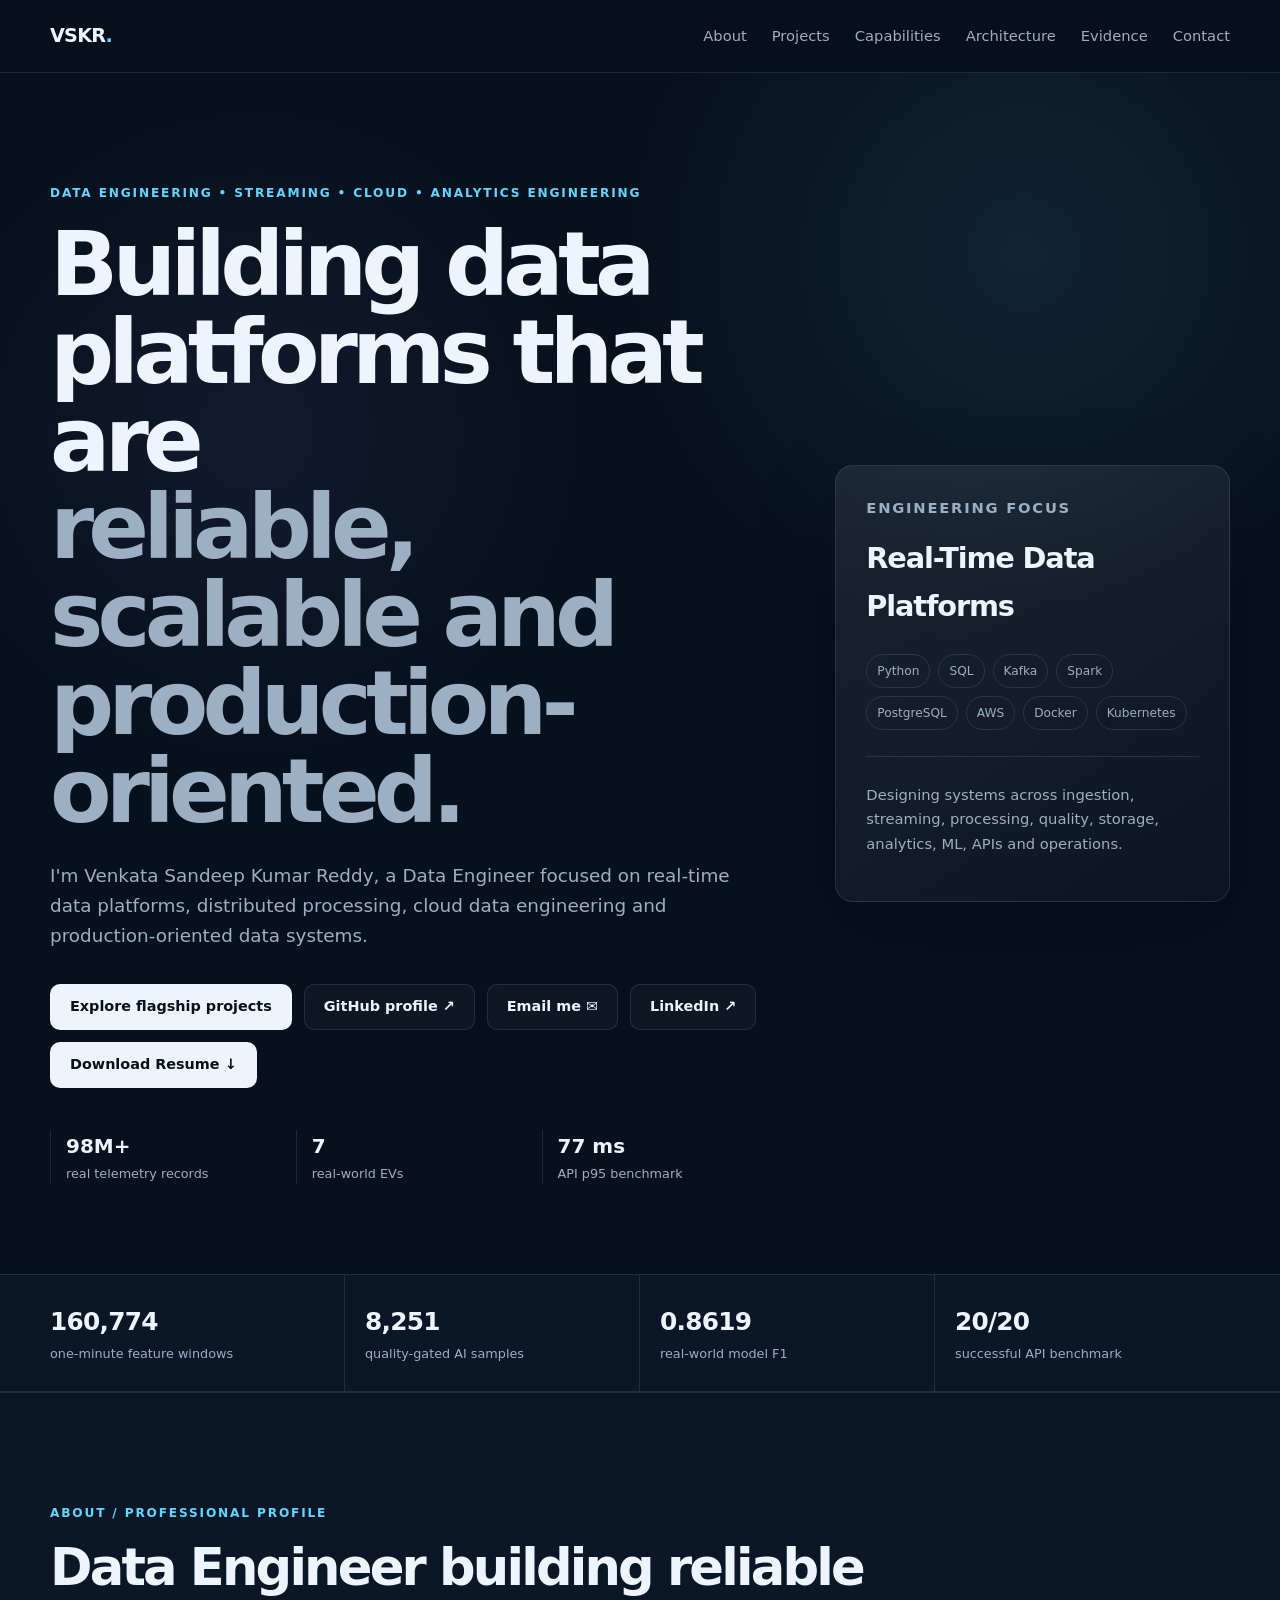
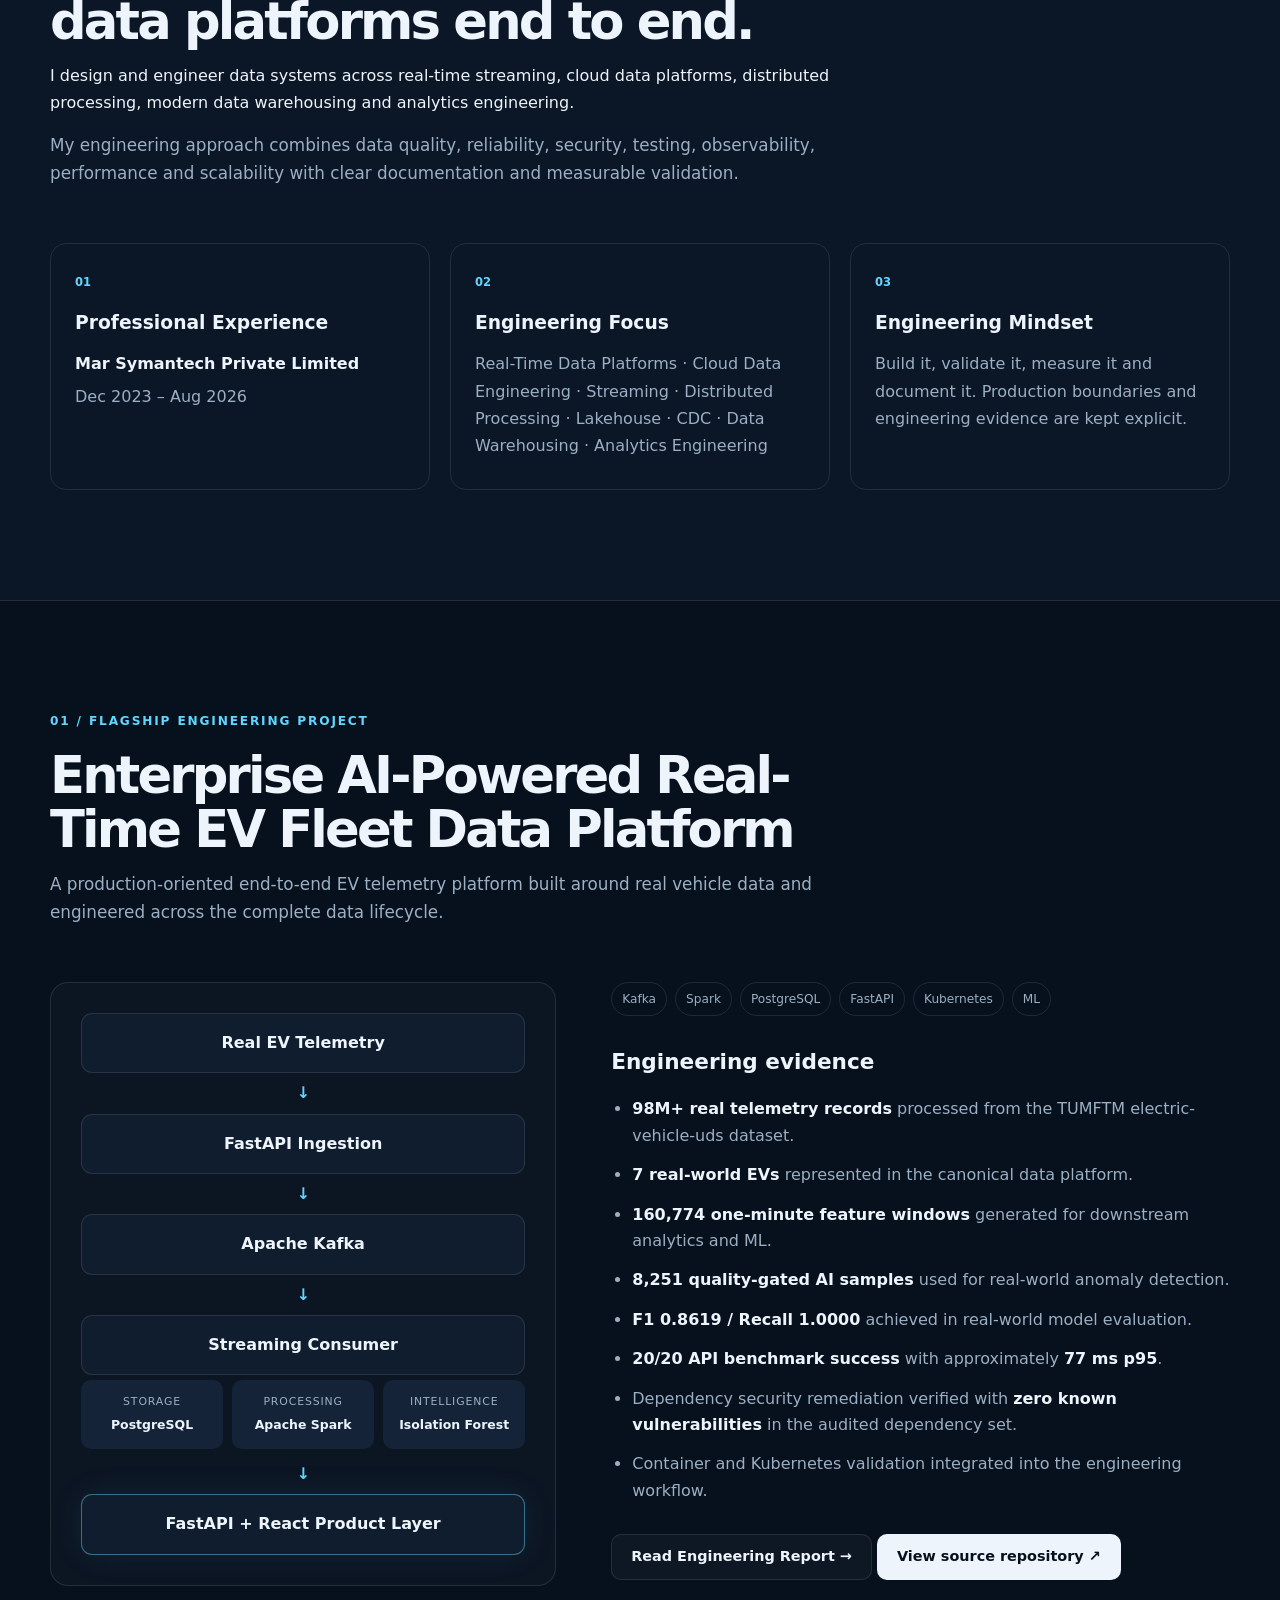
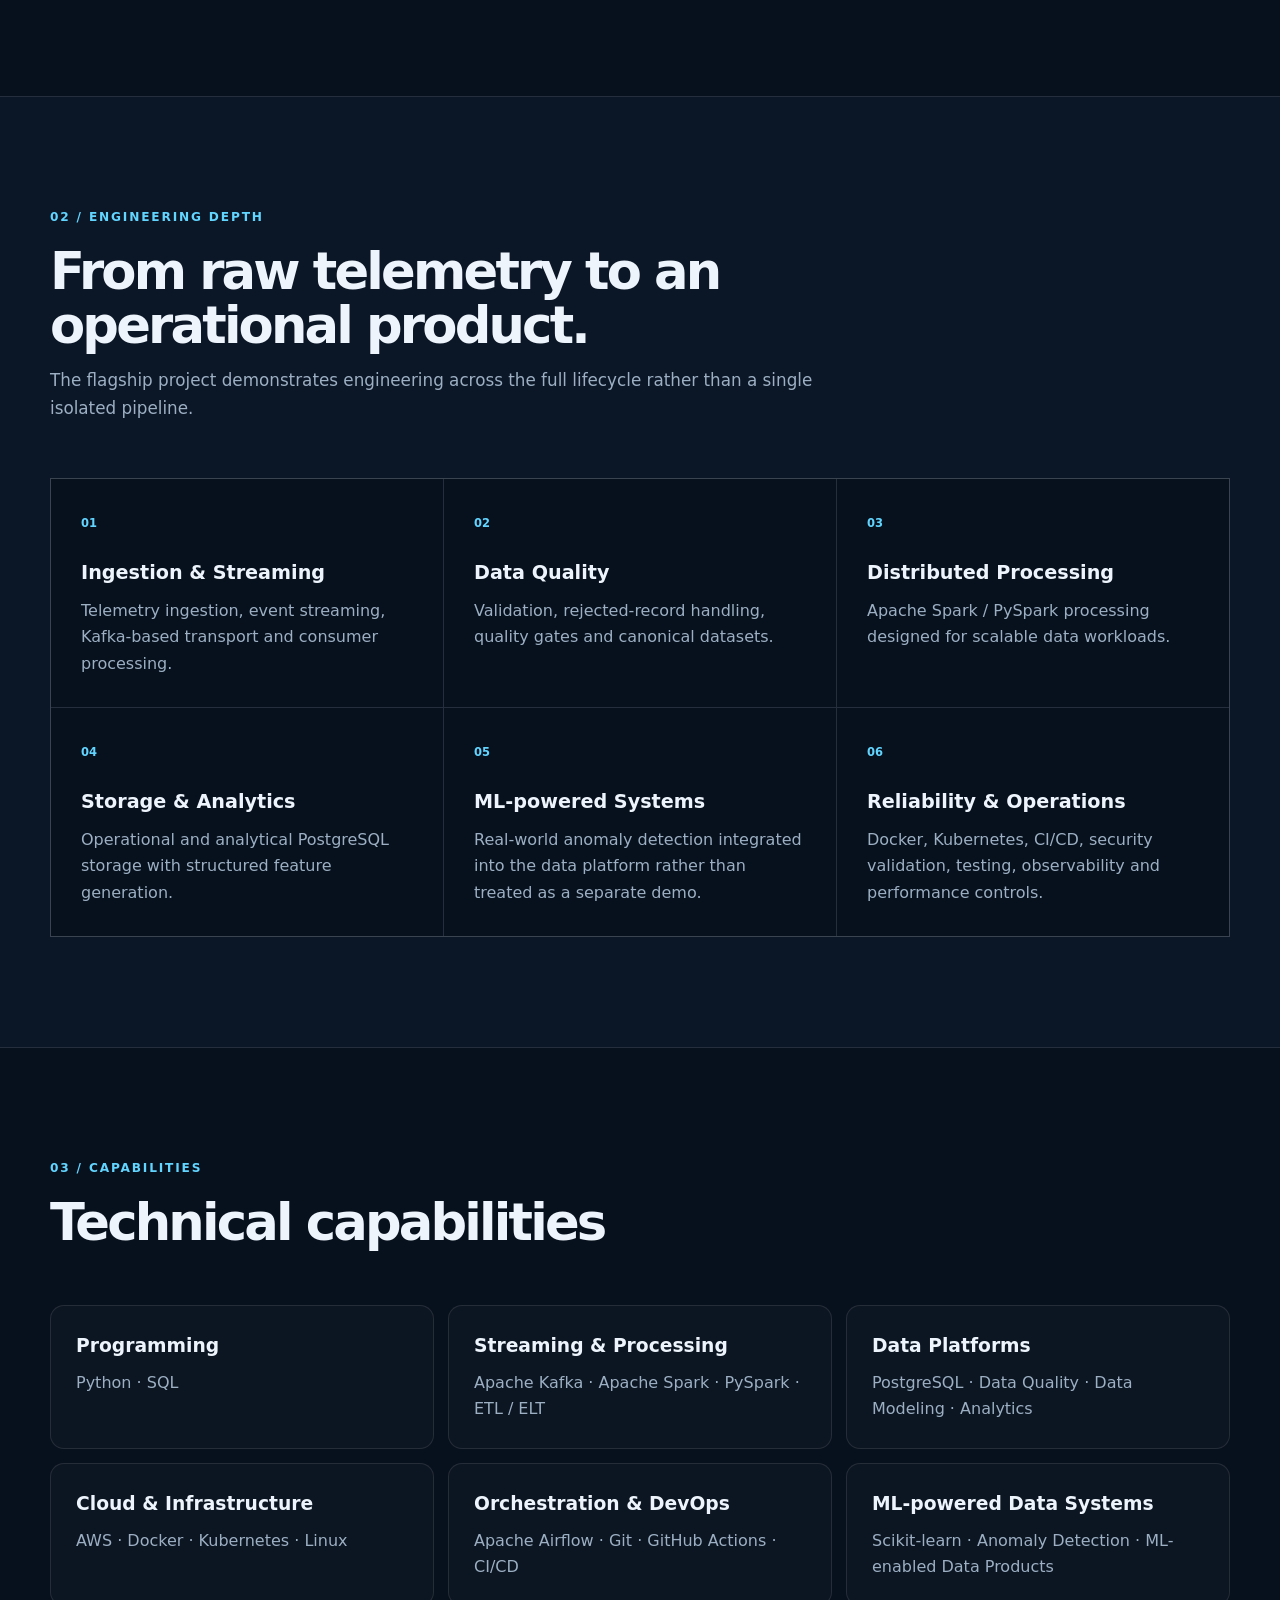
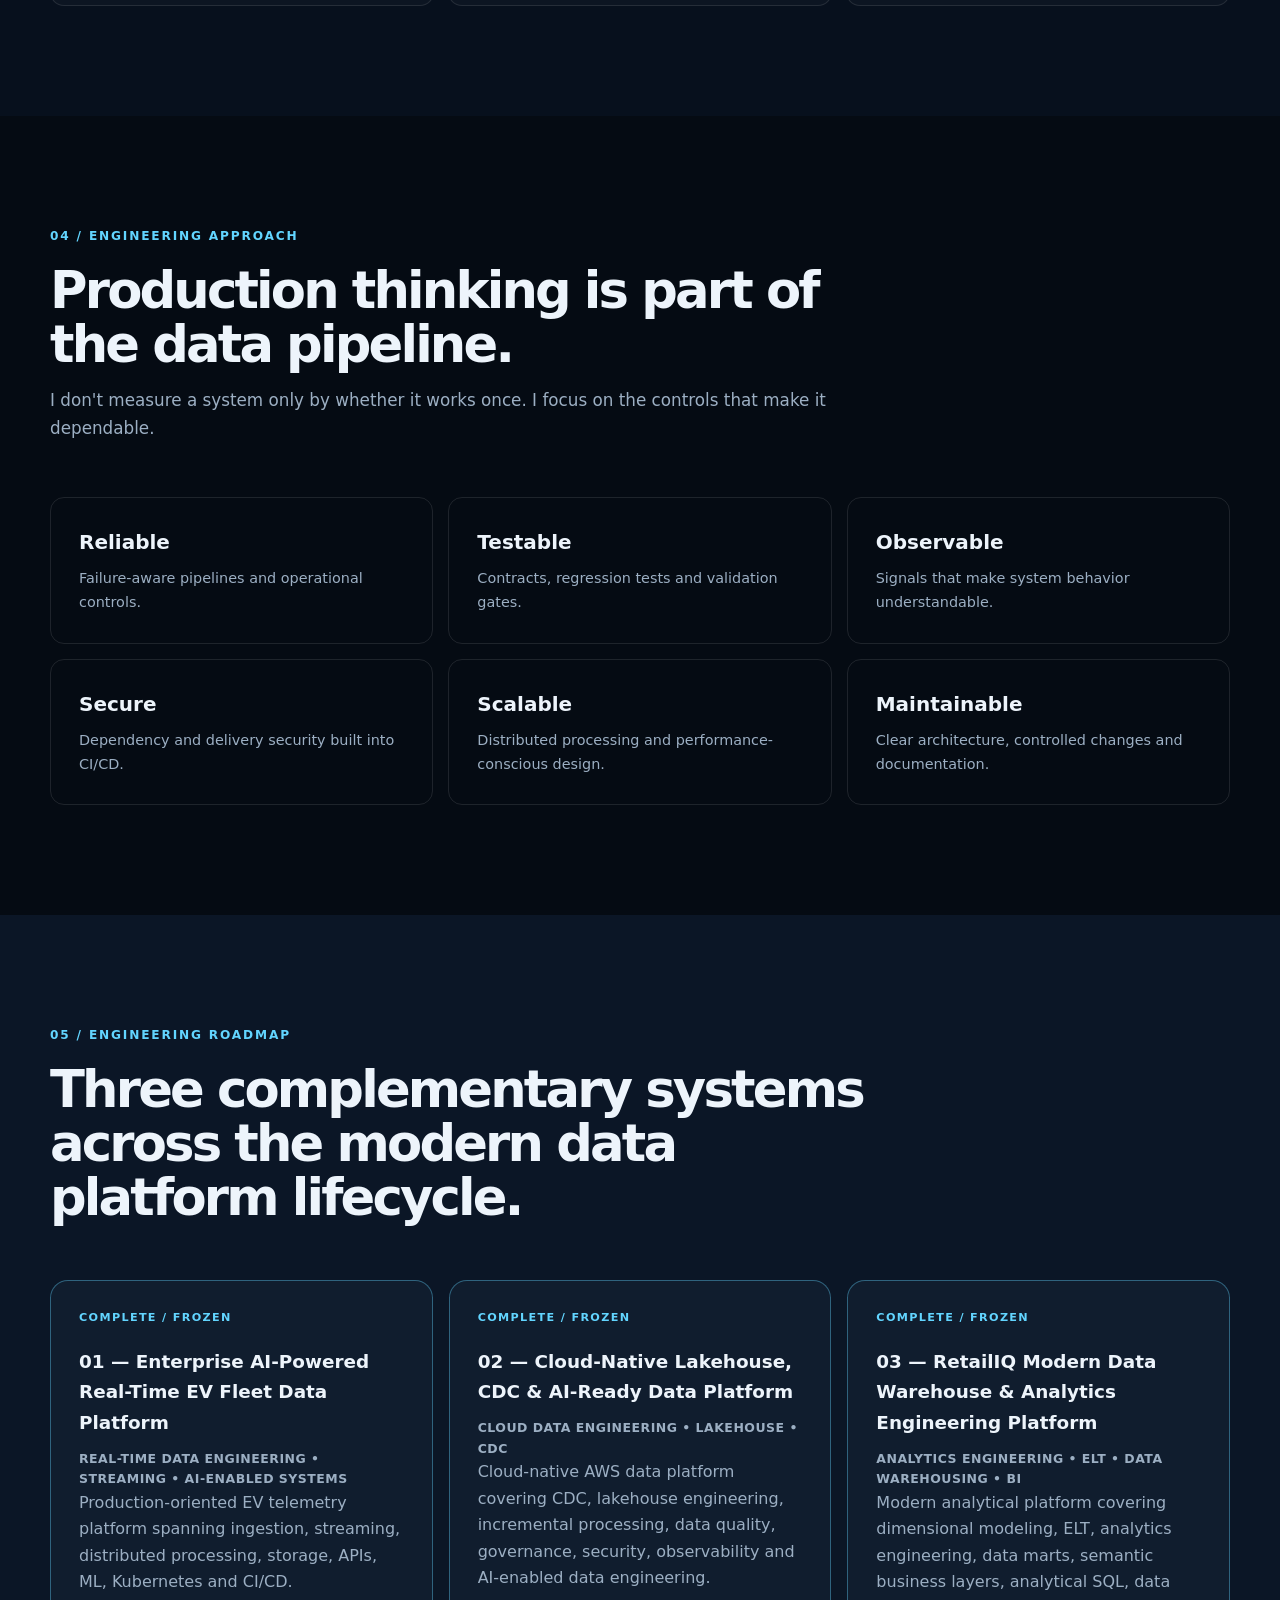
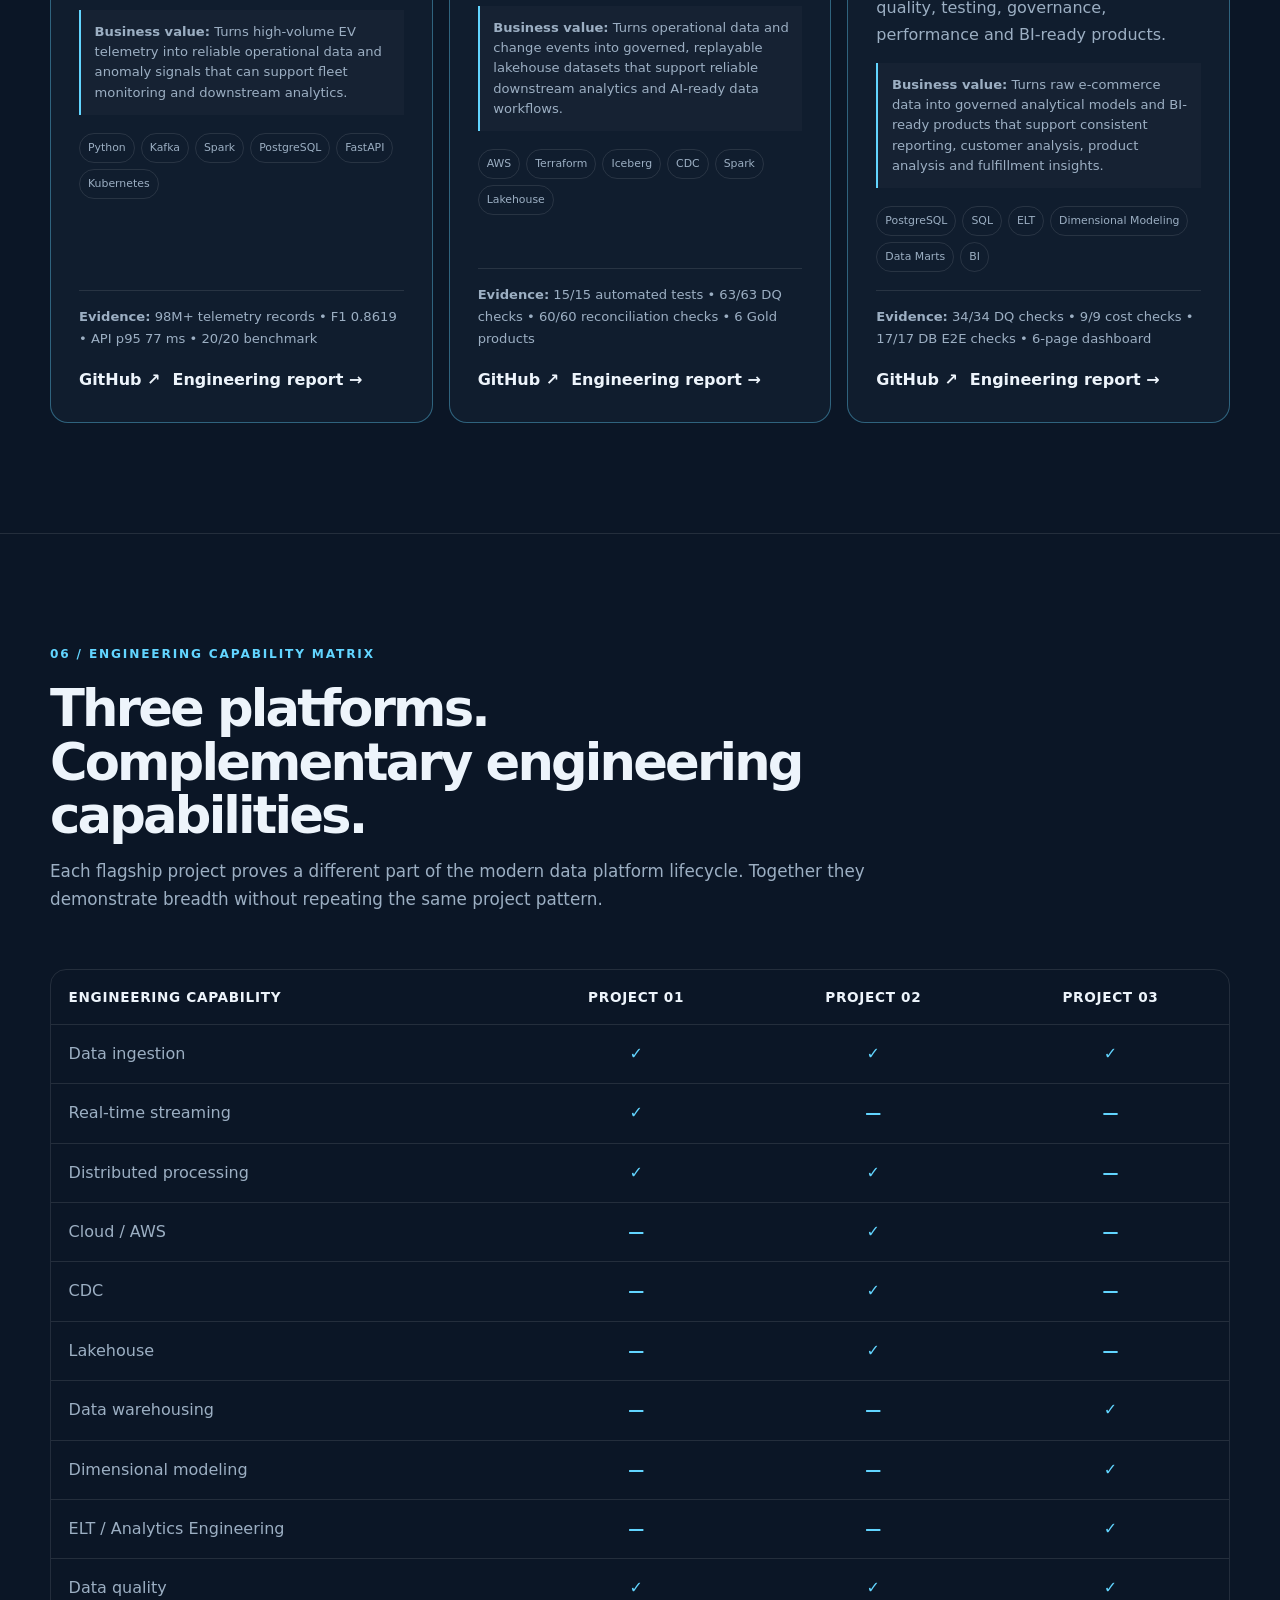
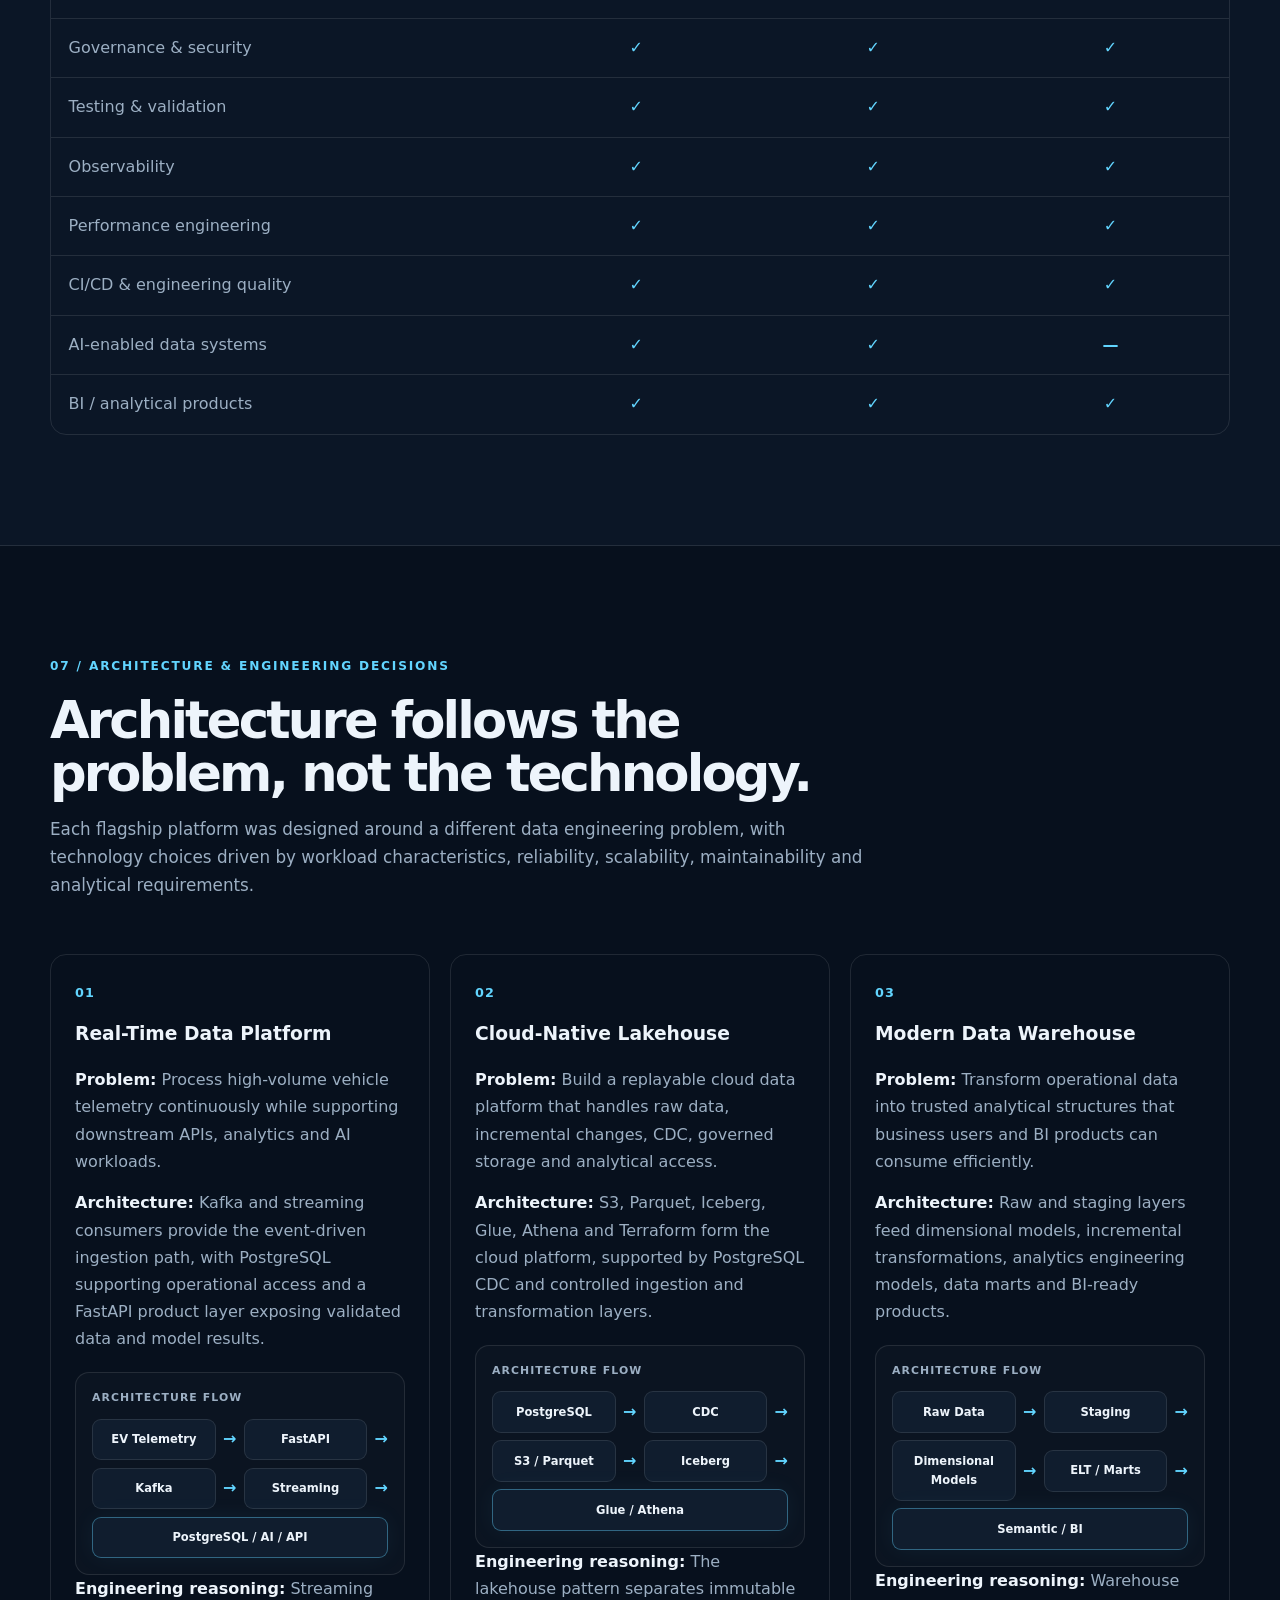
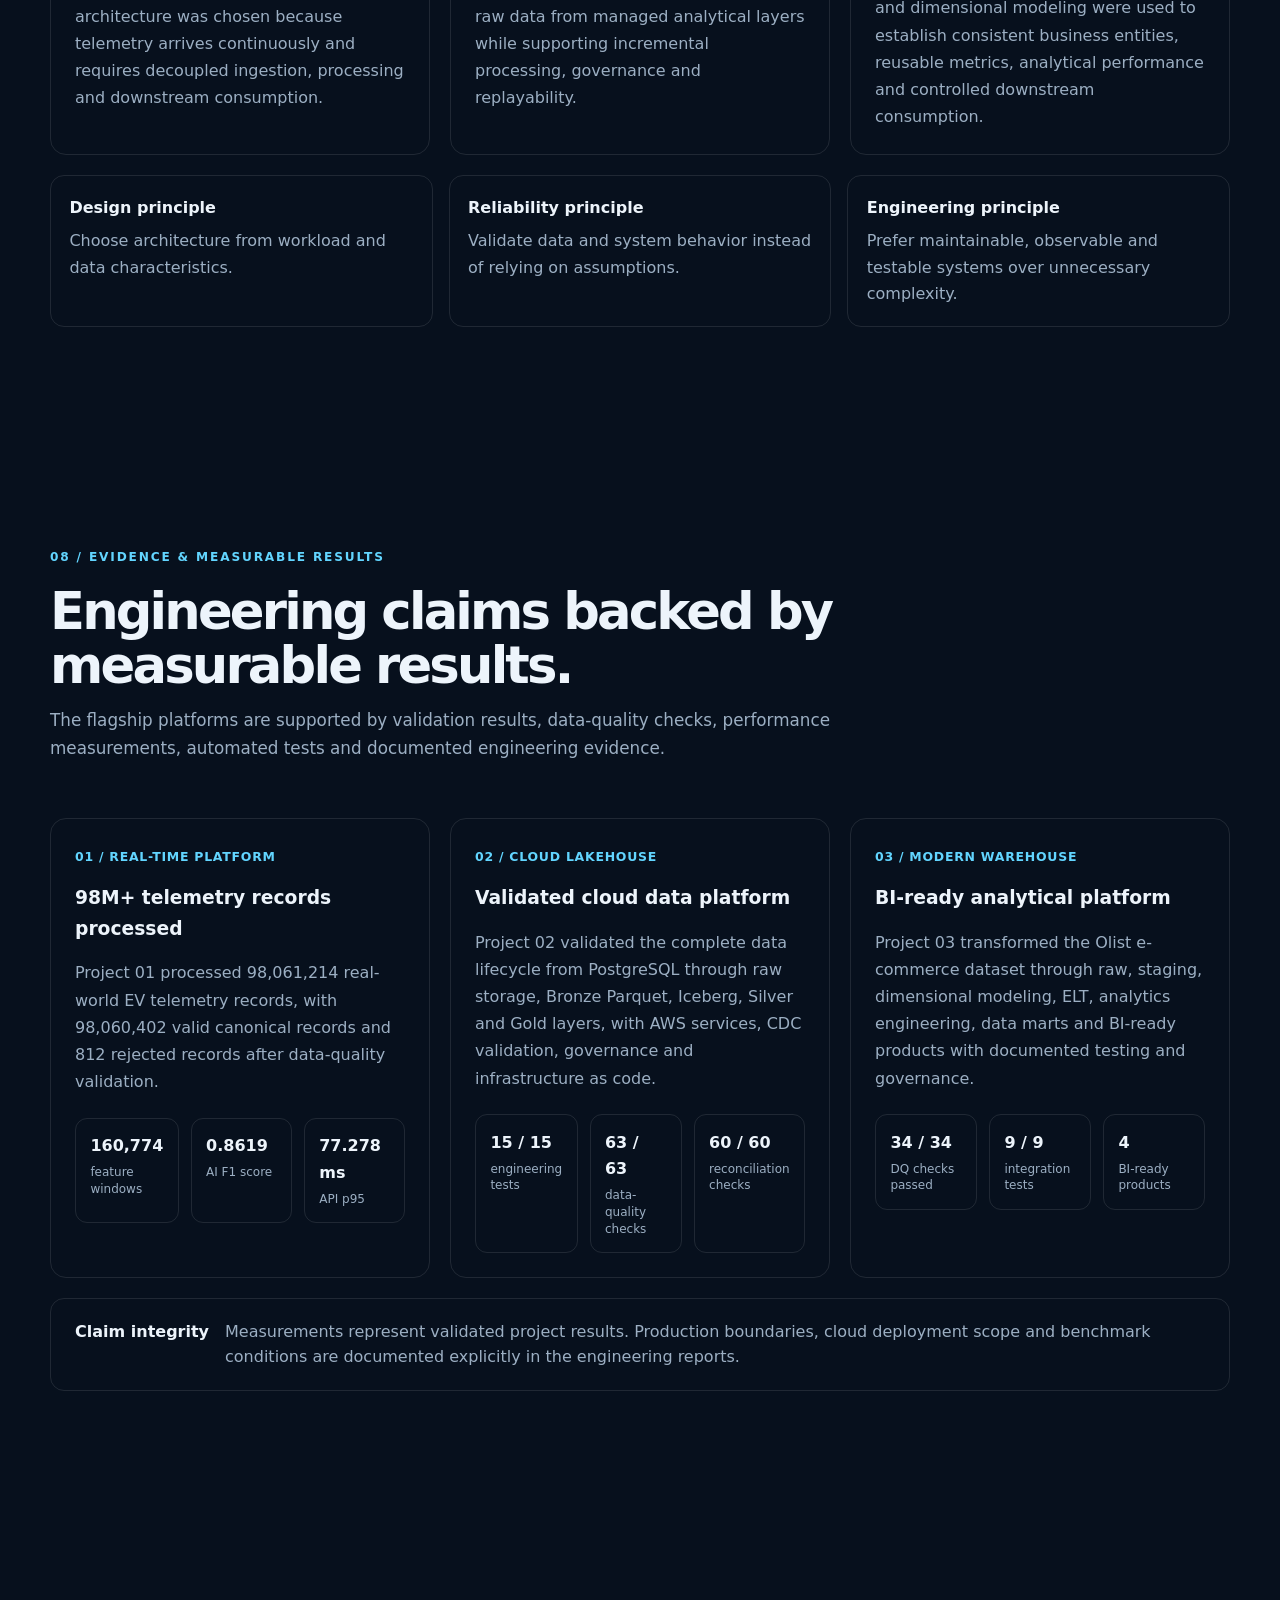
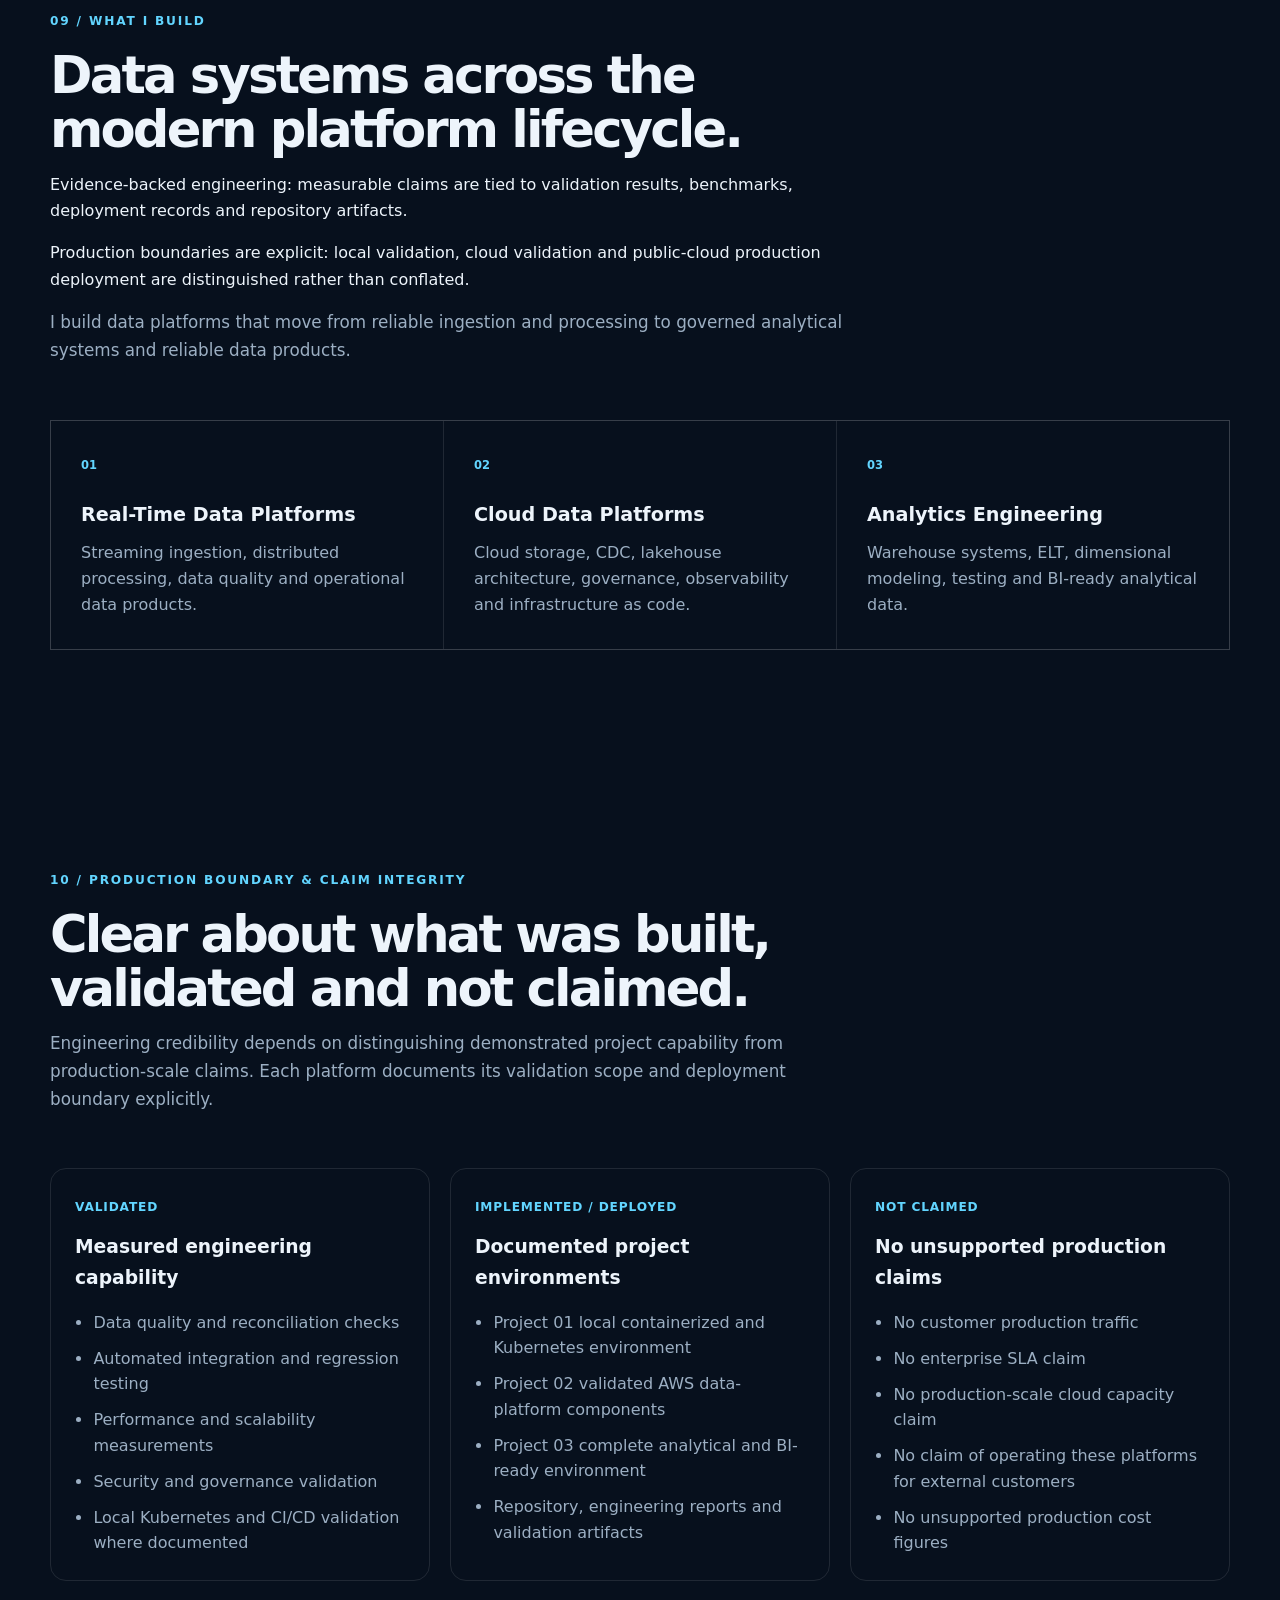
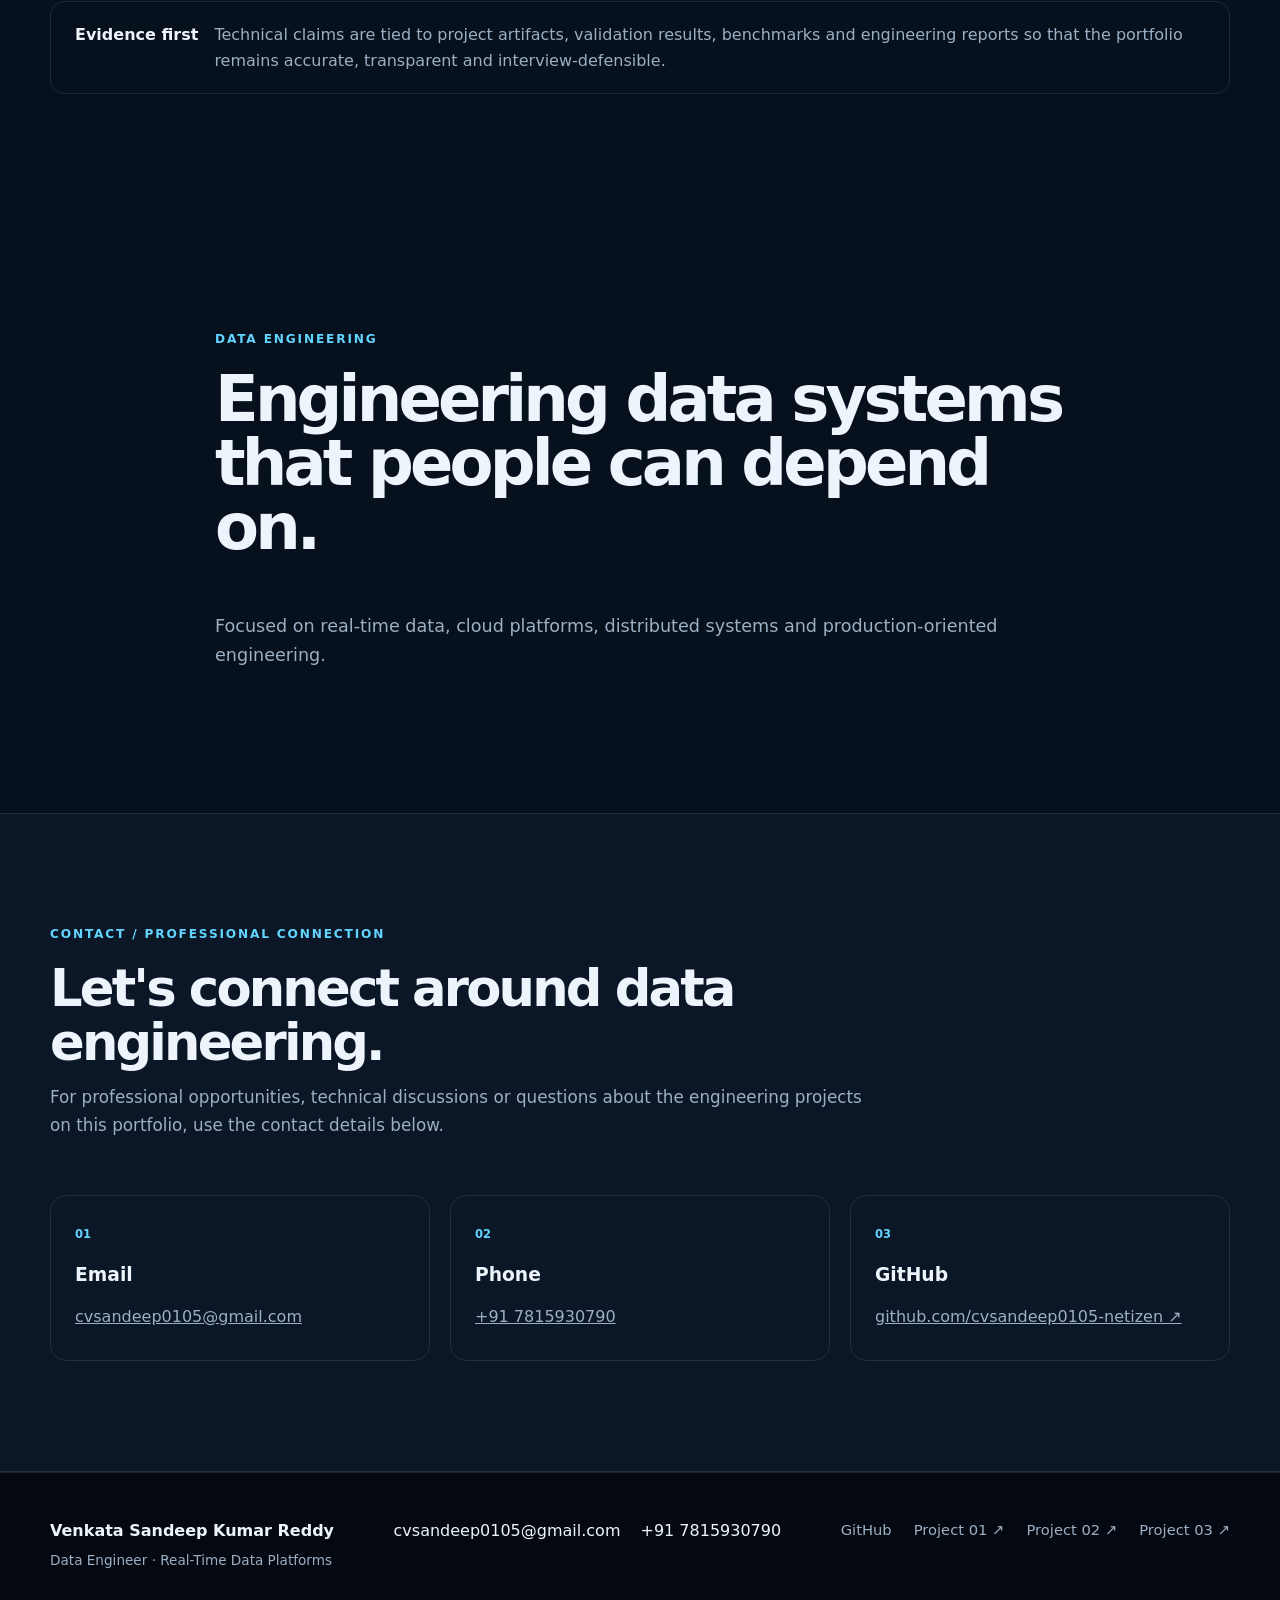
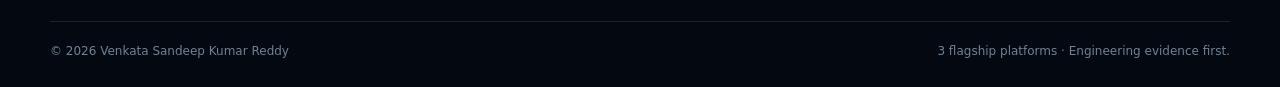
==== index.html @ 3466e5b5 "Add LinkedIn and resume links" ====
﻿<!doctype html>
<html lang="en">
<head>
  <meta charset="utf-8">
  <meta name="viewport" content="width=device-width, initial-scale=1">
  <meta name="description" content="Venkata Sandeep Kumar Reddy &mdash; Data Engineer focused on real-time data platforms, cloud, distributed systems and production-oriented engineering.">
  <meta name="author" content="Venkata Sandeep Kumar Reddy">
  <meta name="theme-color" content="#0b1220">
  <title>Venkata Sandeep Kumar Reddy | Data Engineer</title>
  <link rel="stylesheet" href="styles.css">
</head>

<body>
  <header class="site-header">
    <div class="container nav">
      <a class="brand" href="#top">VSKR<span>.</span></a>

      <nav aria-label="Primary navigation">
        <a href="#about">About</a>
        <a href="#projects">Projects</a>
        <a href="#capabilities">Capabilities</a>
        <a href="#architecture-decisions">Architecture</a>
        <a href="#evidence-results">Evidence</a>
        <a href="#contact">Contact</a>
      </nav>
    </div>
  </header>

  <main id="top">

    <section class="hero">
      <div class="container hero-grid">
        <div>
          <p class="eyebrow">DATA ENGINEERING &bull; STREAMING &bull; CLOUD &bull; ANALYTICS ENGINEERING</p>

          <h1>
            Building data platforms that are
            <span>reliable, scalable and production-oriented.</span>
          </h1>

          <p class="hero-copy">
            I'm Venkata Sandeep Kumar Reddy, a Data Engineer focused on
            real-time data platforms, distributed processing, cloud data
            engineering and production-oriented data systems.
          </p>

          <div class="hero-actions">
            <a class="button primary" href="#projects">Explore flagship projects</a>
            <a class="button secondary" href="https://github.com/cvsandeep0105-netizen" target="_blank" rel="noopener">GitHub profile &#8599;</a>
          <a class="button secondary" href="mailto:cvsandeep0105@gmail.com">Email me &#9993;</a>
<a class="button secondary" href="https://www.linkedin.com/in/sandeep-reddy-1a9092386" target="_blank" rel="noopener">LinkedIn &#8599;</a>
<a class="button primary" href="resume.pdf" target="_blank" rel="noopener">Download Resume &#8595;</a></div>

          <div class="hero-proof">
            <div>
              <strong>98M+</strong>
              <span>real telemetry records</span>
            </div>
            <div>
              <strong>7</strong>
              <span>real-world EVs</span>
            </div>
            <div>
              <strong>77 ms</strong>
              <span>API p95 benchmark</span>
            </div>
          </div>
        </div>

        <aside class="hero-card">
          <p class="card-label">ENGINEERING FOCUS</p>
          <h2>Real-Time Data Platforms</h2>

          <div class="stack">
            <span>Python</span>
            <span>SQL</span>
            <span>Kafka</span>
            <span>Spark</span>
            <span>PostgreSQL</span>
            <span>AWS</span>
            <span>Docker</span>
            <span>Kubernetes</span>
          </div>

          <div class="card-divider"></div>

          <p>
            Designing systems across ingestion, streaming, processing,
            quality, storage, analytics, ML, APIs and operations.
          </p>
        </aside>
      </div>
    </section>

    <section class="proof-strip">
      <div class="container proof-grid">
        <div>
          <strong>160,774</strong>
          <span>one-minute feature windows</span>
        </div>
        <div>
          <strong>8,251</strong>
          <span>quality-gated AI samples</span>
        </div>
        <div>
          <strong>0.8619</strong>
          <span>real-world model F1</span>
        </div>
        <div>
          <strong>20/20</strong>
          <span>successful API benchmark</span>
        </div>
      </div>
    </section>

    <section id="about" class="section section-alt">
      <div class="container">
        <div class="section-heading">
          <p class="eyebrow">ABOUT / PROFESSIONAL PROFILE</p>
          <h2>Data Engineer building reliable data platforms end to end.</h2>
          <p>
            I design and engineer data systems across real-time streaming,
            cloud data platforms, distributed processing, modern data
            warehousing and analytics engineering.
          </p>
          <p>
            My engineering approach combines data quality, reliability,
            security, testing, observability, performance and scalability
            with clear documentation and measurable validation.
          </p>
        </div>

        <div class="about-grid">
          <article>
            <span class="number">01</span>
            <h3>Professional Experience</h3>
            <p><strong>Mar Symantech Private Limited</strong></p>
            <p>Dec 2023 &ndash; Aug 2026</p>
          </article>

          <article>
            <span class="number">02</span>
            <h3>Engineering Focus</h3>
            <p>
              Real-Time Data Platforms &middot; Cloud Data Engineering &middot; Streaming &middot;
              Distributed Processing &middot; Lakehouse &middot; CDC &middot; Data Warehousing &middot;
              Analytics Engineering
            </p>
          </article>

          <article>
            <span class="number">03</span>
            <h3>Engineering Mindset</h3>
            <p>
              Build it, validate it, measure it and document it. Production
              boundaries and engineering evidence are kept explicit.
            </p>
          </article>
        </div>
      </div>
    </section>
    <section id="work" class="section">
      <div class="container">
        <div class="section-heading">
          <p class="eyebrow">01 / FLAGSHIP ENGINEERING PROJECT</p>
          <h2>Enterprise AI-Powered Real-Time EV Fleet Data Platform</h2>
          <p>
            A production-oriented end-to-end EV telemetry platform built
            around real vehicle data and engineered across the complete
            data lifecycle.
          </p>
        </div>

        <div class="project-layout">
          <div class="architecture">
            <div class="architecture-node">Real EV Telemetry</div>
            <div class="arrow">&#8595;</div>
            <div class="architecture-node">FastAPI Ingestion</div>
            <div class="arrow">&#8595;</div>
            <div class="architecture-node">Apache Kafka</div>
            <div class="arrow">&#8595;</div>
            <div class="architecture-node">Streaming Consumer</div>

            <div class="architecture-branches">
              <div>
                <span>Storage</span>
                <strong>PostgreSQL</strong>
              </div>
              <div>
                <span>Processing</span>
                <strong>Apache Spark</strong>
              </div>
              <div>
                <span>Intelligence</span>
                <strong>Isolation Forest</strong>
              </div>
            </div>

            <div class="arrow">&#8595;</div>
            <div class="architecture-node highlight">FastAPI + React Product Layer</div>
          </div>

          <div class="project-content">
            <div class="tag-row">
              <span>Kafka</span>
              <span>Spark</span>
              <span>PostgreSQL</span>
              <span>FastAPI</span>
              <span>Kubernetes</span>
              <span>ML</span>
            </div>

            <h3>Engineering evidence</h3>

            <ul class="evidence">
              <li><strong>98M+ real telemetry records</strong> processed from the TUMFTM electric-vehicle-uds dataset.</li>
              <li><strong>7 real-world EVs</strong> represented in the canonical data platform.</li>
              <li><strong>160,774 one-minute feature windows</strong> generated for downstream analytics and ML.</li>
              <li><strong>8,251 quality-gated AI samples</strong> used for real-world anomaly detection.</li>
              <li><strong>F1 0.8619 / Recall 1.0000</strong> achieved in real-world model evaluation.</li>
              <li><strong>20/20 API benchmark success</strong> with approximately <strong>77 ms p95</strong>.</li>
              <li>Dependency security remediation verified with <strong>zero known vulnerabilities</strong> in the audited dependency set.</li>
              <li>Container and Kubernetes validation integrated into the engineering workflow.</li>
            </ul>

            <div class="project-links">
              <a class="button secondary" href="engineering-report.html">Read Engineering Report &#8594;</a>
              <a class="button primary" href="https://github.com/cvsandeep0105-netizen/enterprise-ai-real-time-ev-fleet-data-platform" target="_blank" rel="noopener">View source repository &#8599;</a>
            </div>
          </div>
        </div>
      </div>
    </section>

    <section id="engineering" class="section section-alt">
      <div class="container">
        <div class="section-heading">
          <p class="eyebrow">02 / ENGINEERING DEPTH</p>
          <h2>From raw telemetry to an operational product.</h2>
          <p>
            The flagship project demonstrates engineering across the full
            lifecycle rather than a single isolated pipeline.
          </p>
        </div>

        <div class="engineering-grid">
          <article>
            <span class="number">01</span>
            <h3>Ingestion & Streaming</h3>
            <p>Telemetry ingestion, event streaming, Kafka-based transport and consumer processing.</p>
          </article>

          <article>
            <span class="number">02</span>
            <h3>Data Quality</h3>
            <p>Validation, rejected-record handling, quality gates and canonical datasets.</p>
          </article>

          <article>
            <span class="number">03</span>
            <h3>Distributed Processing</h3>
            <p>Apache Spark / PySpark processing designed for scalable data workloads.</p>
          </article>

          <article>
            <span class="number">04</span>
            <h3>Storage & Analytics</h3>
            <p>Operational and analytical PostgreSQL storage with structured feature generation.</p>
          </article>

          <article>
            <span class="number">05</span>
            <h3>ML-powered Systems</h3>
            <p>Real-world anomaly detection integrated into the data platform rather than treated as a separate demo.</p>
          </article>

          <article>
            <span class="number">06</span>
            <h3>Reliability & Operations</h3>
            <p>Docker, Kubernetes, CI/CD, security validation, testing, observability and performance controls.</p>
          </article>
        </div>
      </div>
    </section>

    <section id="capabilities" class="section">
      <div class="container">
        <div class="section-heading">
          <p class="eyebrow">03 / CAPABILITIES</p>
          <h2>Technical capabilities</h2>
        </div>

        <div class="capability-grid">
          <article class="capability-card">
            <h3>Programming</h3>
            <p>Python &middot; SQL</p>
          </article>

          <article class="capability-card">
            <h3>Streaming & Processing</h3>
            <p>Apache Kafka &middot; Apache Spark &middot; PySpark &middot; ETL / ELT</p>
          </article>

          <article class="capability-card">
            <h3>Data Platforms</h3>
            <p>PostgreSQL &middot; Data Quality &middot; Data Modeling &middot; Analytics</p>
          </article>

          <article class="capability-card">
            <h3>Cloud & Infrastructure</h3>
            <p>AWS &middot; Docker &middot; Kubernetes &middot; Linux</p>
          </article>

          <article class="capability-card">
            <h3>Orchestration & DevOps</h3>
            <p>Apache Airflow &middot; Git &middot; GitHub Actions &middot; CI/CD</p>
          </article>

          <article class="capability-card">
            <h3>ML-powered Data Systems</h3>
            <p>Scikit-learn &middot; Anomaly Detection &middot; ML-enabled Data Products</p>
          </article>
        </div>
      </div>
    </section>

    <section id="approach" class="section section-dark">
      <div class="container">
        <div class="section-heading">
          <p class="eyebrow">04 / ENGINEERING APPROACH</p>
          <h2>Production thinking is part of the data pipeline.</h2>
          <p>
            I don't measure a system only by whether it works once.
            I focus on the controls that make it dependable.
          </p>
        </div>

        <div class="principles">
          <div>
            <strong>Reliable</strong>
            <span>Failure-aware pipelines and operational controls.</span>
          </div>
          <div>
            <strong>Testable</strong>
            <span>Contracts, regression tests and validation gates.</span>
          </div>
          <div>
            <strong>Observable</strong>
            <span>Signals that make system behavior understandable.</span>
          </div>
          <div>
            <strong>Secure</strong>
            <span>Dependency and delivery security built into CI/CD.</span>
          </div>
          <div>
            <strong>Scalable</strong>
            <span>Distributed processing and performance-conscious design.</span>
          </div>
          <div>
            <strong>Maintainable</strong>
            <span>Clear architecture, controlled changes and documentation.</span>
          </div>
        </div>
      </div>
    </section>

    <section id="projects" class="section roadmap">
      <div class="container">
        <div class="section-heading">
          <p class="eyebrow">05 / ENGINEERING ROADMAP</p>
          <h2>Three complementary systems across the modern data platform lifecycle.</h2>
        </div>

        <div class="roadmap-grid">
  <article class="roadmap-card active">
    <span class="status">COMPLETE / FROZEN</span>
    <h3>01 &#8212; Enterprise AI-Powered Real-Time EV Fleet Data Platform</h3>
    <p class="project-focus">Real-Time Data Engineering &#8226; Streaming &#8226; AI-Enabled Systems</p>
    <p>Production-oriented EV telemetry platform spanning ingestion, streaming, distributed processing, storage, APIs, ML, Kubernetes and CI/CD.</p>
      <p class="project-business"><strong>Business value:</strong> Turns high-volume EV telemetry into reliable operational data and anomaly signals that can support fleet monitoring and downstream analytics.</p>
    <div class="project-tech"><span>Python</span><span>Kafka</span><span>Spark</span><span>PostgreSQL</span><span>FastAPI</span><span>Kubernetes</span></div>
    <div class="project-evidence"><strong>Evidence:</strong> 98M+ telemetry records &#8226; F1 0.8619 &#8226; API p95 77 ms &#8226; 20/20 benchmark</div>
    <div class="project-links"><a href="https://github.com/cvsandeep0105-netizen/enterprise-ai-real-time-ev-fleet-data-platform" target="_blank" rel="noopener">GitHub &#8599;</a><a href="engineering-report.html">Engineering report &#8594;</a></div>
  </article>
  <article class="roadmap-card active">
    <span class="status">COMPLETE / FROZEN</span>
    <h3>02 &#8212; Cloud-Native Lakehouse, CDC &amp; AI-Ready Data Platform</h3>
    <p class="project-focus">Cloud Data Engineering &#8226; Lakehouse &#8226; CDC</p>
    <p>Cloud-native AWS data platform covering CDC, lakehouse engineering, incremental processing, data quality, governance, security, observability and AI-enabled data engineering.</p>
      <p class="project-business"><strong>Business value:</strong> Turns operational data and change events into governed, replayable lakehouse datasets that support reliable downstream analytics and AI-ready data workflows.</p>
    <div class="project-tech"><span>AWS</span><span>Terraform</span><span>Iceberg</span><span>CDC</span><span>Spark</span><span>Lakehouse</span></div>
    <div class="project-evidence"><strong>Evidence:</strong> 15/15 automated tests &#8226; 63/63 DQ checks &#8226; 60/60 reconciliation checks &#8226; 6 Gold products</div>
    <div class="project-links"><a href="https://github.com/cvsandeep0105-netizen/cloud-native-lakehouse-cdc-platform" target="_blank" rel="noopener">GitHub &#8599;</a><a href="project02-engineering-report.html">Engineering report &#8594;</a></div>
  </article>
  <article class="roadmap-card active">
    <span class="status">COMPLETE / FROZEN</span>
    <h3>03 &#8212; RetailIQ Modern Data Warehouse &amp; Analytics Engineering Platform</h3>
    <p class="project-focus">Analytics Engineering &#8226; ELT &#8226; Data Warehousing &#8226; BI</p>
    <p>Modern analytical platform covering dimensional modeling, ELT, analytics engineering, data marts, semantic business layers, analytical SQL, data quality, testing, governance, performance and BI-ready products.</p>
      <p class="project-business"><strong>Business value:</strong> Turns raw e-commerce data into governed analytical models and BI-ready products that support consistent reporting, customer analysis, product analysis and fulfillment insights.</p>
    <div class="project-tech"><span>PostgreSQL</span><span>SQL</span><span>ELT</span><span>Dimensional Modeling</span><span>Data Marts</span><span>BI</span></div>
    <div class="project-evidence"><strong>Evidence:</strong> 34/34 DQ checks &#8226; 9/9 cost checks &#8226; 17/17 DB E2E checks &#8226; 6-page dashboard</div>
    <div class="project-links"><a href="https://github.com/cvsandeep0105-netizen/retailiq-modern-data-warehouse" target="_blank" rel="noopener">GitHub &#8599;</a><a href="project03-engineering-report.html">Engineering report &#8594;</a></div>
  </article>
</div></section>

    <section id="capability-matrix" class="section section-alt">
      <div class="container">
        <div class="section-heading">
          <p class="eyebrow">06 / ENGINEERING CAPABILITY MATRIX</p>
          <h2>Three platforms. Complementary engineering capabilities.</h2>
          <p>
            Each flagship project proves a different part of the modern data
            platform lifecycle. Together they demonstrate breadth without
            repeating the same project pattern.
          </p>
        </div>

        <div class="capability-table-wrap">
          <table class="capability-table">
  <thead>
    <tr>
      <th>Engineering Capability</th>
      <th>Project 01</th>
      <th>Project 02</th>
      <th>Project 03</th>
    </tr>
  </thead>
  <tbody>
    <tr><td>Data ingestion</td><td>&#10003;</td><td>&#10003;</td><td>&#10003;</td></tr>
    <tr><td>Real-time streaming</td><td>&#10003;</td><td>&#8212;</td><td>&#8212;</td></tr>
    <tr><td>Distributed processing</td><td>&#10003;</td><td>&#10003;</td><td>&#8212;</td></tr>
    <tr><td>Cloud / AWS</td><td>&#8212;</td><td>&#10003;</td><td>&#8212;</td></tr>
    <tr><td>CDC</td><td>&#8212;</td><td>&#10003;</td><td>&#8212;</td></tr>
    <tr><td>Lakehouse</td><td>&#8212;</td><td>&#10003;</td><td>&#8212;</td></tr>
    <tr><td>Data warehousing</td><td>&#8212;</td><td>&#8212;</td><td>&#10003;</td></tr>
    <tr><td>Dimensional modeling</td><td>&#8212;</td><td>&#8212;</td><td>&#10003;</td></tr>
    <tr><td>ELT / Analytics Engineering</td><td>&#8212;</td><td>&#8212;</td><td>&#10003;</td></tr>
    <tr><td>Data quality</td><td>&#10003;</td><td>&#10003;</td><td>&#10003;</td></tr>
    <tr><td>Governance &amp; security</td><td>&#10003;</td><td>&#10003;</td><td>&#10003;</td></tr>
    <tr><td>Testing &amp; validation</td><td>&#10003;</td><td>&#10003;</td><td>&#10003;</td></tr>
    <tr><td>Observability</td><td>&#10003;</td><td>&#10003;</td><td>&#10003;</td></tr>
    <tr><td>Performance engineering</td><td>&#10003;</td><td>&#10003;</td><td>&#10003;</td></tr>
    <tr><td>CI/CD &amp; engineering quality</td><td>&#10003;</td><td>&#10003;</td><td>&#10003;</td></tr>
    <tr><td>AI-enabled data systems</td><td>&#10003;</td><td>&#10003;</td><td>&#8212;</td></tr>
    <tr><td>BI / analytical products</td><td>&#10003;</td><td>&#10003;</td><td>&#10003;</td></tr>
  </tbody>
</table>
        </div>
      </div>
    </section>
        <section id="architecture-decisions" class="section architecture-decisions">
      <div class="container">
        <div class="section-heading">
          <p class="eyebrow">07 / ARCHITECTURE &amp; ENGINEERING DECISIONS</p>
          <h2>Architecture follows the problem, not the technology.</h2>
          <p>
            Each flagship platform was designed around a different data engineering problem,
            with technology choices driven by workload characteristics, reliability,
            scalability, maintainability and analytical requirements.
          </p>
        </div>

        <div class="decision-grid">
          <article class="decision-card">
            <span class="decision-number">01</span>
            <h3>Real-Time Data Platform</h3>
            <p>
              <strong>Problem:</strong> Process high-volume vehicle telemetry continuously
              while supporting downstream APIs, analytics and AI workloads.
            </p>
            <p>
              <strong>Architecture:</strong> Kafka and streaming consumers provide the
              event-driven ingestion path, with PostgreSQL supporting operational access
              and a FastAPI product layer exposing validated data and model results.
            </p>
            <div class="architecture-visual" aria-label="Project 01 architecture flow">
              <div class="flow-label">Architecture flow</div>
              <div class="flow-track">
                <span class="flow-node">EV Telemetry</span>
                <b class="flow-arrow">&rarr;</b>
                <span class="flow-node">FastAPI</span>
                <b class="flow-arrow">&rarr;</b>
                <span class="flow-node">Kafka</span>
                <b class="flow-arrow">&rarr;</b>
                <span class="flow-node">Streaming</span>
                <b class="flow-arrow">&rarr;</b>
                <span class="flow-node highlight">PostgreSQL / AI / API</span>
              </div>
            </div>

            <p>
              <strong>Engineering reasoning:</strong> Streaming architecture was chosen
              because telemetry arrives continuously and requires decoupled ingestion,
              processing and downstream consumption.
            </p>
          </article>

          <article class="decision-card">
            <span class="decision-number">02</span>
            <h3>Cloud-Native Lakehouse</h3>
            <p>
              <strong>Problem:</strong> Build a replayable cloud data platform that handles
              raw data, incremental changes, CDC, governed storage and analytical access.
            </p>
            <p>
              <strong>Architecture:</strong> S3, Parquet, Iceberg, Glue, Athena and
              Terraform form the cloud platform, supported by PostgreSQL CDC and controlled
              ingestion and transformation layers.
            </p>
            <div class="architecture-visual" aria-label="Project 02 architecture flow">
              <div class="flow-label">Architecture flow</div>
              <div class="flow-track">
                <span class="flow-node">PostgreSQL</span>
                <b class="flow-arrow">&rarr;</b>
                <span class="flow-node">CDC</span>
                <b class="flow-arrow">&rarr;</b>
                <span class="flow-node">S3 / Parquet</span>
                <b class="flow-arrow">&rarr;</b>
                <span class="flow-node">Iceberg</span>
                <b class="flow-arrow">&rarr;</b>
                <span class="flow-node highlight">Glue / Athena</span>
              </div>
            </div>

            <p>
              <strong>Engineering reasoning:</strong> The lakehouse pattern separates
              immutable raw data from managed analytical layers while supporting
              incremental processing, governance and replayability.
            </p>
          </article>

          <article class="decision-card">
            <span class="decision-number">03</span>
            <h3>Modern Data Warehouse</h3>
            <p>
              <strong>Problem:</strong> Transform operational data into trusted analytical
              structures that business users and BI products can consume efficiently.
            </p>
            <p>
              <strong>Architecture:</strong> Raw and staging layers feed dimensional models,
              incremental transformations, analytics engineering models, data marts and
              BI-ready products.
            </p>
            <div class="architecture-visual" aria-label="Project 03 architecture flow">
              <div class="flow-label">Architecture flow</div>
              <div class="flow-track">
                <span class="flow-node">Raw Data</span>
                <b class="flow-arrow">&rarr;</b>
                <span class="flow-node">Staging</span>
                <b class="flow-arrow">&rarr;</b>
                <span class="flow-node">Dimensional Models</span>
                <b class="flow-arrow">&rarr;</b>
                <span class="flow-node">ELT / Marts</span>
                <b class="flow-arrow">&rarr;</b>
                <span class="flow-node highlight">Semantic / BI</span>
              </div>
            </div>

            <p>
              <strong>Engineering reasoning:</strong> Warehouse and dimensional modeling
              were used to establish consistent business entities, reusable metrics,
              analytical performance and controlled downstream consumption.
            </p>
          </article>
        </div>

        <div class="decision-principles">
          <div>
            <strong>Design principle</strong>
            <span>Choose architecture from workload and data characteristics.</span>
          </div>
          <div>
            <strong>Reliability principle</strong>
            <span>Validate data and system behavior instead of relying on assumptions.</span>
          </div>
          <div>
            <strong>Engineering principle</strong>
            <span>Prefer maintainable, observable and testable systems over unnecessary complexity.</span>
          </div>
        </div>
      </div>
    </section>
    <section id="evidence-results" class="section evidence-results">
      <div class="container">
        <div class="section-heading">
          <p class="eyebrow">08 / EVIDENCE &amp; MEASURABLE RESULTS</p>
          <h2>Engineering claims backed by measurable results.</h2>
          <p>
            The flagship platforms are supported by validation results, data-quality
            checks, performance measurements, automated tests and documented engineering evidence.
          </p>
        </div>

        <div class="evidence-grid">
          <article class="evidence-card">
            <span class="number">01 / REAL-TIME PLATFORM</span>
            <h3>98M+ telemetry records processed</h3>
            <p>
              Project 01 processed 98,061,214 real-world EV telemetry records,
              with 98,060,402 valid canonical records and 812 rejected records
              after data-quality validation.
            </p>
            <div class="evidence-metrics">
              <div>
                <strong>160,774</strong>
                <span>feature windows</span>
              </div>
              <div>
                <strong>0.8619</strong>
                <span>AI F1 score</span>
              </div>
              <div>
                <strong>77.278 ms</strong>
                <span>API p95</span>
              </div>
            </div>
          </article>

          <article class="evidence-card">
            <span class="number">02 / CLOUD LAKEHOUSE</span>
            <h3>Validated cloud data platform</h3>
            <p>
              Project 02 validated the complete data lifecycle from PostgreSQL
              through raw storage, Bronze Parquet, Iceberg, Silver and Gold layers,
              with AWS services, CDC validation, governance and infrastructure as code.
            </p>
            <div class="evidence-metrics">
              <div>
                <strong>15 / 15</strong>
                <span>engineering tests</span>
              </div>
              <div>
                <strong>63 / 63</strong>
                <span>data-quality checks</span>
              </div>
              <div>
                <strong>60 / 60</strong>
                <span>reconciliation checks</span>
              </div>
            </div>
          </article>

          <article class="evidence-card">
            <span class="number">03 / MODERN WAREHOUSE</span>
            <h3>BI-ready analytical platform</h3>
            <p>
              Project 03 transformed the Olist e-commerce dataset through raw,
              staging, dimensional modeling, ELT, analytics engineering, data marts
              and BI-ready products with documented testing and governance.
            </p>
            <div class="evidence-metrics">
              <div>
                <strong>34 / 34</strong>
                <span>DQ checks passed</span>
              </div>
              <div>
                <strong>9 / 9</strong>
                <span>integration tests</span>
              </div>
              <div>
                <strong>4</strong>
                <span>BI-ready products</span>
              </div>
            </div>
          </article>
        </div>

        <div class="evidence-note">
          <strong>Claim integrity</strong>
          <span>
            Measurements represent validated project results. Production boundaries,
            cloud deployment scope and benchmark conditions are documented explicitly
            in the engineering reports.
          </span>
        </div>
      </div>
    </section>
<section class="section">
      <div class="container">
        <div class="section-heading">
          <p class="eyebrow">09 / WHAT I BUILD</p>
          <h2>Data systems across the modern platform lifecycle.</h2>
          <p>
            Evidence-backed engineering: measurable claims are tied to
            validation results, benchmarks, deployment records and repository artifacts.
          </p>
          <p>
            Production boundaries are explicit: local validation, cloud validation
            and public-cloud production deployment are distinguished rather than conflated.
          </p>
          <p>
            I build data platforms that move from reliable ingestion and
            processing to governed analytical systems and reliable data products.
          </p>
        </div>

        <div class="engineering-grid">
          <article>
            <span class="number">01</span>
            <h3>Real-Time Data Platforms</h3>
            <p>Streaming ingestion, distributed processing, data quality and operational data products.</p>
          </article>

          <article>
            <span class="number">02</span>
            <h3>Cloud Data Platforms</h3>
            <p>Cloud storage, CDC, lakehouse architecture, governance, observability and infrastructure as code.</p>
          </article>

          <article>
            <span class="number">03</span>
            <h3>Analytics Engineering</h3>
            <p>Warehouse systems, ELT, dimensional modeling, testing and BI-ready analytical data.</p>
          </article>
        </div>
      </div>
    </section>
    <section class="section production-boundary">
      <div class="container">
        <div class="section-heading">
          <p class="eyebrow">10 / PRODUCTION BOUNDARY &amp; CLAIM INTEGRITY</p>
          <h2>Clear about what was built, validated and not claimed.</h2>
          <p>
            Engineering credibility depends on distinguishing demonstrated project
            capability from production-scale claims. Each platform documents its
            validation scope and deployment boundary explicitly.
          </p>
        </div>

        <div class="boundary-grid">
          <article class="boundary-card">
            <span class="boundary-label">VALIDATED</span>
            <h3>Measured engineering capability</h3>
            <ul>
              <li>Data quality and reconciliation checks</li>
              <li>Automated integration and regression testing</li>
              <li>Performance and scalability measurements</li>
              <li>Security and governance validation</li>
              <li>Local Kubernetes and CI/CD validation where documented</li>
            </ul>
          </article>

          <article class="boundary-card">
            <span class="boundary-label">IMPLEMENTED / DEPLOYED</span>
            <h3>Documented project environments</h3>
            <ul>
              <li>Project 01 local containerized and Kubernetes environment</li>
              <li>Project 02 validated AWS data-platform components</li>
              <li>Project 03 complete analytical and BI-ready environment</li>
              <li>Repository, engineering reports and validation artifacts</li>
            </ul>
          </article>

          <article class="boundary-card">
            <span class="boundary-label">NOT CLAIMED</span>
            <h3>No unsupported production claims</h3>
            <ul>
              <li>No customer production traffic</li>
              <li>No enterprise SLA claim</li>
              <li>No production-scale cloud capacity claim</li>
              <li>No claim of operating these platforms for external customers</li>
              <li>No unsupported production cost figures</li>
            </ul>
          </article>
        </div>

        <div class="boundary-note">
          <strong>Evidence first</strong>
          <span>
            Technical claims are tied to project artifacts, validation results,
            benchmarks and engineering reports so that the portfolio remains
            accurate, transparent and interview-defensible.
          </span>
        </div>
      </div>
    </section>
    <section class="section closing">
      <div class="container closing-inner">
        <p class="eyebrow">DATA ENGINEERING</p>
        <h2>Engineering data systems that people can depend on.</h2>
        <p>
          Focused on real-time data, cloud platforms, distributed systems
          and production-oriented engineering.
        </p>
      </div>
    </section>

  </main>

      <section id="contact" class="section section-alt">
      <div class="container">
        <div class="section-heading">
          <p class="eyebrow">CONTACT / PROFESSIONAL CONNECTION</p>
          <h2>Let's connect around data engineering.</h2>
          <p>
            For professional opportunities, technical discussions or questions
            about the engineering projects on this portfolio, use the contact
            details below.
          </p>
        </div>

        <div class="about-grid">
          <article>
            <span class="number">01</span>
            <h3>Email</h3>
            <p><a href="mailto:cvsandeep0105@gmail.com">cvsandeep0105@gmail.com</a></p>
          </article>

          <article>
            <span class="number">02</span>
            <h3>Phone</h3>
            <p><a href="tel:+917815930790">+91 7815930790</a></p>
          </article>

          <article>
            <span class="number">03</span>
            <h3>GitHub</h3>
            <p><a href="https://github.com/cvsandeep0105-netizen" target="_blank" rel="noopener">github.com/cvsandeep0105-netizen &#8599;</a></p>
          </article>
        </div>
      </div>
    </section>

    <footer class="footer">
    <div class="container footer-grid">
      <div>
        <strong>Venkata Sandeep Kumar Reddy</strong>
        <p>Data Engineer &middot; Real-Time Data Platforms</p>
      </div>

      <div class="contact-details"><a href="mailto:cvsandeep0105@gmail.com">cvsandeep0105@gmail.com</a><a href="tel:+917815930790">+91 7815930790</a></div>
      <div class="footer-links">
        <a href="https://github.com/cvsandeep0105-netizen" target="_blank" rel="noopener">GitHub</a>
        <a href="https://github.com/cvsandeep0105-netizen/enterprise-ai-real-time-ev-fleet-data-platform" target="_blank" rel="noopener">Project 01 &#8599;</a><a href="https://github.com/cvsandeep0105-netizen/cloud-native-lakehouse-cdc-platform" target="_blank" rel="noopener">Project 02 &#8599;</a><a href="https://github.com/cvsandeep0105-netizen/retailiq-modern-data-warehouse" target="_blank" rel="noopener">Project 03 &#8599;</a>
      </div>
    </div>

    <div class="container copyright">
      <span>&copy; 2026 Venkata Sandeep Kumar Reddy</span>
      <span>3 flagship platforms &middot; Engineering evidence first.</span>
    </div>
  </footer>

  <script src="script.js"></script>
</body>
</html>
---- styles.css ----
:root {
  --bg: #07101d;
  --bg-soft: #0b1626;
  --surface: #101d2e;
  --surface-2: #142337;
  --text: #edf4fb;
  --muted: #9cafc3;
  --line: rgba(255,255,255,.10);
  --accent: #62d5ff;
  --accent-2: #9b8cff;
  --max: 1180px;
  --radius: 18px;
}

* {
  box-sizing: border-box;
}

html {
  scroll-behavior: smooth;
}

body {
  margin: 0;
  background: var(--bg);
  color: var(--text);
  font-family: Inter, ui-sans-serif, system-ui, -apple-system, BlinkMacSystemFont, "Segoe UI", sans-serif;
  line-height: 1.65;
}

a {
  color: inherit;
}

.container {
  width: min(calc(100% - 40px), var(--max));
  margin-inline: auto;
}

.site-header {
  position: sticky;
  top: 0;
  z-index: 20;
  background: rgba(7,16,29,.86);
  backdrop-filter: blur(14px);
  border-bottom: 1px solid var(--line);
}

.nav {
  min-height: 72px;
  display: flex;
  align-items: center;
  justify-content: space-between;
  gap: 30px;
}

.brand {
  text-decoration: none;
  font-size: 1.2rem;
  font-weight: 850;
  letter-spacing: -.04em;
}

.brand span {
  color: var(--accent);
}

nav {
  display: flex;
  gap: 25px;
}

nav a,
.footer-links a {
  color: var(--muted);
  text-decoration: none;
  font-size: .92rem;
  transition: color .2s ease;
}

nav a:hover,
.footer-links a:hover {
  color: var(--text);
}

.hero {
  padding: 110px 0 90px;
  background:
    radial-gradient(circle at 80% 15%, rgba(98,213,255,.10), transparent 28%),
    radial-gradient(circle at 20% 30%, rgba(155,140,255,.08), transparent 25%);
}

.hero-grid {
  display: grid;
  grid-template-columns: 1.45fr .8fr;
  gap: 70px;
  align-items: center;
}

.eyebrow {
  margin: 0 0 18px;
  color: var(--accent);
  font-size: .76rem;
  font-weight: 800;
  letter-spacing: .15em;
}

h1,
h2,
h3,
p {
  margin-top: 0;
}

h1 {
  max-width: 850px;
  margin-bottom: 25px;
  font-size: clamp(3rem, 7vw, 5.8rem);
  line-height: .98;
  letter-spacing: -.065em;
}

h1 span {
  display: block;
  color: var(--muted);
}

.hero-copy {
  max-width: 720px;
  color: var(--muted);
  font-size: 1.15rem;
}

.hero-actions {
  display: flex;
  flex-wrap: wrap;
  gap: 12px;
  margin: 32px 0 42px;
}

.button {
  display: inline-flex;
  align-items: center;
  justify-content: center;
  min-height: 46px;
  padding: 0 19px;
  border-radius: 10px;
  text-decoration: none;
  font-weight: 750;
  font-size: .9rem;
  border: 1px solid var(--line);
  transition: transform .2s ease, border-color .2s ease;
}

a:focus-visible, .button:focus-visible { outline: 2px solid var(--accent); outline-offset: 3px; }

.button:hover {
  transform: translateY(-2px);
  border-color: rgba(255,255,255,.28);
}

.button.primary {
  background: var(--text);
  color: var(--bg);
}

.button.secondary {
  background: rgba(255,255,255,.03);
}

.hero-proof {
  display: grid;
  grid-template-columns: repeat(3, 1fr);
  gap: 22px;
}

.hero-proof div {
  border-left: 1px solid var(--line);
  padding-left: 15px;
}

.hero-proof strong {
  display: block;
  font-size: 1.25rem;
}

.hero-proof span,
.proof-grid span {
  display: block;
  color: var(--muted);
  font-size: .8rem;
}

.hero-card {
  padding: 30px;
  background: linear-gradient(145deg, rgba(255,255,255,.08), rgba(255,255,255,.025));
  border: 1px solid var(--line);
  border-radius: var(--radius);
  box-shadow: 0 25px 80px rgba(0,0,0,.22);
}

.card-label {
  color: var(--accent);
  font-size: .72rem;
  font-weight: 800;
  letter-spacing: .12em;
}

.hero-card h2 {
  font-size: 1.8rem;
  letter-spacing: -.04em;
}

.hero-card p {
  color: var(--muted);
  font-size: .92rem;
}

.stack,
.tag-row {
  display: flex;
  flex-wrap: wrap;
  gap: 8px;
}

.stack span,
.tag-row span {
  padding: 6px 10px;
  border: 1px solid var(--line);
  border-radius: 999px;
  color: var(--muted);
  font-size: .76rem;
}

.card-divider {
  height: 1px;
  background: var(--line);
  margin: 26px 0;
}

.proof-strip {
  border-top: 1px solid var(--line);
  border-bottom: 1px solid var(--line);
  background: var(--bg-soft);
}

.proof-grid {
  display: grid;
  grid-template-columns: repeat(4, 1fr);
}

.proof-grid > div {
  padding: 27px 20px;
  border-right: 1px solid var(--line);
}

.proof-grid > div:first-child {
  padding-left: 0;
}

.proof-grid > div:last-child {
  border-right: 0;
}

.proof-grid strong {
  display: block;
  font-size: 1.55rem;
  letter-spacing: -.03em;
}

.section {
  padding: 110px 0;
}

.section-alt {
  background: var(--bg-soft);
  border-block: 1px solid var(--line);
}

.section-dark {
  background: #050b13;
}

.section-heading {
  max-width: 820px;
  margin-bottom: 55px;
}

.section-heading h2 {
  margin-bottom: 15px;
  font-size: clamp(2.1rem, 4vw, 3.5rem);
  line-height: 1.05;
  letter-spacing: -.055em;
}

.section-heading > p:last-child {
  color: var(--muted);
  font-size: 1.05rem;
}

.project-layout {
  display: grid;
  grid-template-columns: .9fr 1.1fr;
  gap: 55px;
  align-items: start;
}

.architecture {
  padding: 30px;
  border: 1px solid var(--line);
  border-radius: var(--radius);
  background: rgba(255,255,255,.025);
}

.architecture-node {
  padding: 16px;
  text-align: center;
  border: 1px solid var(--line);
  border-radius: 11px;
  background: var(--surface);
  font-weight: 750;
}

.architecture-node.highlight {
  border-color: rgba(98,213,255,.45);
  box-shadow: 0 0 35px rgba(98,213,255,.08);
}

.arrow {
  text-align: center;
  color: var(--accent);
  padding: 7px;
  font-weight: 800;
}

.architecture-branches {
  display: grid;
  grid-template-columns: repeat(3, 1fr);
  gap: 9px;
  margin: 5px 0;
}

.architecture-branches div {
  padding: 13px 8px;
  text-align: center;
  background: var(--surface-2);
  border-radius: 10px;
}

.architecture-branches span,
.architecture-branches strong {
  display: block;
}

.architecture-branches span {
  color: var(--muted);
  font-size: .68rem;
  text-transform: uppercase;
  letter-spacing: .08em;
}

.architecture-branches strong {
  margin-top: 4px;
  font-size: .78rem;
}

.project-content h3 {
  margin: 28px 0 17px;
  font-size: 1.35rem;
}

.evidence {
  margin: 0;
  padding-left: 21px;
}

.evidence li {
  margin-bottom: 13px;
  color: var(--muted);
}

.evidence strong {
  color: var(--text);
}

.project-links {
  margin-top: 30px;
}

.engineering-grid {
  display: grid;
  grid-template-columns: repeat(3, 1fr);
  gap: 1px;
  background: var(--line);
  border: 1px solid var(--line);
}

.engineering-grid article {
  padding: 30px;
  background: var(--bg);
}

.number {
  color: var(--accent);
  font-size: .72rem;
  font-weight: 850;
}

.engineering-grid h3 {
  margin: 22px 0 9px;
  font-size: 1.2rem;
}

.engineering-grid p,
.capability-card p,
.roadmap-card p {
  margin-bottom: 0;
  color: var(--muted);
}

.capability-grid {
  display: grid;
  grid-template-columns: repeat(3, 1fr);
  gap: 14px;
}

.capability-card {
  padding: 25px;
  border: 1px solid var(--line);
  border-radius: 14px;
  background: rgba(255,255,255,.025);
}

.capability-card h3 {
  margin-bottom: 8px;
}

.principles {
  display: grid;
  grid-template-columns: repeat(3, 1fr);
  gap: 15px;
}

.principles div {
  padding: 28px;
  border: 1px solid var(--line);
  border-radius: 14px;
}

.principles strong,
.principles span {
  display: block;
}

.principles strong {
  margin-bottom: 8px;
  font-size: 1.25rem;
}

.principles span {
  color: var(--muted);
  font-size: .9rem;
}

.roadmap {
  background: var(--bg-soft);
}

.roadmap-grid {
  display: grid;
  grid-template-columns: repeat(3, 1fr);
  gap: 16px;
}

.roadmap-card {
  min-height: 245px;
  padding: 28px;
  border: 1px solid var(--line);
  border-radius: var(--radius);
  background: var(--surface);
}

.roadmap-card.active {
  border-color: rgba(98,213,255,.38);
}

.project-focus {
  margin: -8px 0 16px;
  color: var(--muted);
  font-size: .78rem;
  font-weight: 700;
  letter-spacing: .04em;
  text-transform: uppercase;
}

.project-tech {
  display: flex;
  flex-wrap: wrap;
  gap: 6px;
  margin: 18px 0;
}

.project-tech span {
  padding: 5px 8px;
  border: 1px solid var(--line);
  border-radius: 999px;
  color: var(--muted);
  font-size: .68rem;
}

.project-business { margin: .9rem 0 0; padding: .75rem .85rem; border-left: 2px solid var(--accent); background: rgba(255,255,255,.025); color: var(--muted); font-size: .82rem; line-height: 1.55; }

.project-evidence {
  margin-top: 18px;
  padding-top: 15px;
  border-top: 1px solid var(--line);
  color: var(--muted);
  font-size: .82rem;
}

.roadmap-card {
  min-height: 100%;
  display: flex;
  flex-direction: column;
}

.project-evidence {
  margin-top: auto;
}

.roadmap-card .project-links {
  display: flex;
  flex-wrap: wrap;
  gap: 12px;
  margin-top: 18px;
}

.roadmap-card .project-links a {
  margin-top: 0;
}

.status {
  display: inline-block;
  margin-bottom: 20px;
  color: var(--accent);
  font-size: .7rem;
  font-weight: 850;
  letter-spacing: .12em;
}

.roadmap-card h3 {
  font-size: 1.15rem;
}

.roadmap-card a {
  display: inline-block;
  margin-top: 20px;
  color: var(--text);
  font-weight: 750;
  text-decoration: none;
}

.closing {
  padding: 125px 0;
}

.closing-inner {
  max-width: 850px;
}

.closing h2 {
  font-size: clamp(2.4rem, 5vw, 4.5rem);
  line-height: 1;
  letter-spacing: -.06em;
}

.closing p:last-child {
  color: var(--muted);
  font-size: 1.1rem;
}

.footer {
  border-top: 1px solid var(--line);
  padding: 45px 0 25px;
  background: #040911;
}

.footer-grid {
  display: flex;
  justify-content: space-between;
  gap: 30px;
}

.footer-grid p {
  margin: 5px 0 0;
  color: var(--muted);
  font-size: .85rem;
}

.footer-links {
  display: flex;
  gap: 22px;
}

.copyright {
  display: flex;
  justify-content: space-between;
  gap: 20px;
  margin-top: 50px;
  padding-top: 20px;
  border-top: 1px solid var(--line);
  color: #6f8297;
  font-size: .75rem;
}

@media (max-width: 900px) {
  nav {
    display: none;
  }

  .hero-grid,
  .project-layout {
    grid-template-columns: 1fr;
  }

  .engineering-grid,
  .capability-grid,
  .principles,
  .roadmap-grid {
    grid-template-columns: repeat(2, 1fr);
  }

  .hero {
    padding-top: 75px;
  }
}

@media (max-width: 620px) {
  .container {
    width: min(calc(100% - 28px), var(--max));
  }

  .hero-proof,
  .proof-grid,
  .engineering-grid,
  .capability-grid,
  .principles,
  .roadmap-grid {
    grid-template-columns: 1fr;
  }

  .proof-grid > div {
    border-right: 0;
    border-bottom: 1px solid var(--line);
    padding-left: 0;
  }

  .proof-grid > div:last-child {
    border-bottom: 0;
  }

  .architecture-branches {
    grid-template-columns: 1fr;
  }

  .footer-grid,
  .copyright {
    flex-direction: column;
  }

  h1 {
    font-size: 3.25rem;
  }
}

/* Professional Profile */
.about-grid {
  display: grid;
  grid-template-columns: repeat(3, 1fr);
  gap: 1.25rem;
  margin-top: 2rem;
}

.about-grid article {
  background: var(--panel);
  border: 1px solid var(--line);
  border-radius: 16px;
  padding: 1.5rem;
}

.about-grid .number {
  display: inline-block;
  margin-bottom: 1rem;
}

.about-grid h3 {
  margin: 0 0 0.75rem;
}

.about-grid p {
  color: var(--muted);
  margin: 0.35rem 0;
  line-height: 1.7;
}

.about-grid strong {
  color: var(--text);
}

@media (max-width: 900px) {
  .about-grid {
    grid-template-columns: 1fr;
  }
}

/* Recruiter Contact Access */
.contact-details {
  display: flex;
  flex-wrap: wrap;
  gap: 0.75rem 1.25rem;
  margin-bottom: 1rem;
}

.contact-details a {
  color: var(--text);
  text-decoration: none;
  transition: color 0.2s ease;
}

.contact-details a:hover {
  color: var(--accent);
}

@media (max-width: 620px) {
  .contact-details {
    flex-direction: column;
    gap: 0.5rem;
  }
}

/* Engineering Capability Matrix */
.capability-table-wrap {
  width: 100%;
  overflow-x: auto;
  margin-top: 2rem;
  border: 1px solid var(--line);
  border-radius: 16px;
  background: var(--panel);
}

.capability-table {
  width: 100%;
  min-width: 720px;
  border-collapse: collapse;
}

.capability-table th,
.capability-table td {
  padding: 1rem 1.1rem;
  border-bottom: 1px solid var(--line);
  text-align: center;
}

.capability-table th:first-child,
.capability-table td:first-child {
  text-align: left;
}

.capability-table th {
  color: var(--text);
  font-size: 0.85rem;
  text-transform: uppercase;
  letter-spacing: 0.05em;
  background: var(--panel2);
}

.capability-table td {
  color: var(--muted);
}

.capability-table tbody tr:last-child td {
  border-bottom: 0;
}

.capability-table tbody td:not(:first-child) {
  color: var(--accent);
  font-weight: 700;
}

.capability-table tbody tr:hover {
  background: var(--panel2);
}

@media (max-width: 720px) {
  .capability-table-wrap {
    overflow-x: auto;
  }
}


.architecture-visual {
  margin-top: 1.25rem;
  padding: 1rem;
  border: 1px solid var(--line);
  border-radius: 14px;
  background: rgba(255,255,255,.018);
}

.architecture-visual .flow-label {
  margin-bottom: .7rem;
  color: var(--muted);
  font-size: .68rem;
  font-weight: 750;
  letter-spacing: .1em;
  text-transform: uppercase;
}

.architecture-visual .flow-track {
  display: flex;
  flex-wrap: wrap;
  align-items: center;
  gap: .45rem;
}

.architecture-visual .flow-node {
  flex: 1 1 110px;
  min-width: 90px;
  padding: .65rem .55rem;
  border: 1px solid var(--line);
  border-radius: 9px;
  background: var(--surface);
  color: var(--text);
  font-size: .72rem;
  font-weight: 700;
  text-align: center;
}

.architecture-visual .flow-arrow {
  color: var(--accent);
  font-weight: 800;
  line-height: 1;
}

.architecture-visual .flow-node.highlight {
  border-color: rgba(98,213,255,.4);
  box-shadow: 0 0 24px rgba(98,213,255,.06);
}

@media (max-width: 720px) {
  .architecture-visual .flow-track {
    display: grid;
    grid-template-columns: 1fr;
  }

  .architecture-visual .flow-arrow {
    text-align: center;
    transform: rotate(90deg);
  }
}

/* Architecture & Engineering Decisions */
.architecture-decisions .section-heading {
  max-width: 820px;
}

.decision-grid {
  display: grid;
  grid-template-columns: repeat(3, 1fr);
  gap: 1.25rem;
  margin-top: 2rem;
}

.decision-card {
  padding: 1.5rem;
  border: 1px solid var(--line);
  border-radius: 16px;
  background: var(--panel);
}

.decision-number {
  display: inline-flex;
  margin-bottom: 1rem;
  color: var(--accent);
  font-size: 0.8rem;
  font-weight: 700;
  letter-spacing: 0.08em;
}

.decision-card h3 {
  margin-bottom: 1rem;
}

.decision-card p {
  margin-bottom: 0.9rem;
  color: var(--muted);
  line-height: 1.7;
}

.decision-card p:last-child {
  margin-bottom: 0;
}

.decision-card strong {
  color: var(--text);
}

.decision-principles {
  display: grid;
  grid-template-columns: repeat(3, 1fr);
  gap: 1rem;
  margin-top: 1.25rem;
}

.decision-principles > div {
  padding: 1.15rem;
  border: 1px solid var(--line);
  border-radius: 14px;
  background: var(--panel2);
}

.decision-principles strong {
  display: block;
  margin-bottom: 0.45rem;
  color: var(--text);
}

.decision-principles span {
  color: var(--muted);
  line-height: 1.6;
}

@media (max-width: 900px) {
  .decision-grid,
  .decision-principles {
    grid-template-columns: 1fr;
  }
}

/* Evidence & Measurable Results */
.evidence-results .section-heading {
  max-width: 820px;
}

.evidence-grid {
  display: grid;
  grid-template-columns: repeat(3, 1fr);
  gap: 1.25rem;
  margin-top: 2rem;
}

.evidence-card {
  padding: 1.5rem;
  border: 1px solid var(--line);
  border-radius: 16px;
  background: var(--panel);
}

.evidence-card .number {
  display: inline-block;
  margin-bottom: 1rem;
  color: var(--accent);
  font-size: 0.78rem;
  font-weight: 700;
  letter-spacing: 0.06em;
}

.evidence-card h3 {
  margin-bottom: 0.9rem;
}

.evidence-card > p {
  color: var(--muted);
  line-height: 1.7;
}

.evidence-metrics {
  display: grid;
  grid-template-columns: repeat(3, 1fr);
  gap: 0.75rem;
  margin-top: 1.4rem;
}

.evidence-metrics > div {
  padding: 0.9rem;
  border: 1px solid var(--line);
  border-radius: 12px;
  background: var(--panel2);
}

.evidence-metrics strong {
  display: block;
  color: var(--text);
  font-size: 1rem;
}

.evidence-metrics span {
  display: block;
  margin-top: 0.3rem;
  color: var(--muted);
  font-size: 0.75rem;
  line-height: 1.4;
}

.evidence-note {
  display: flex;
  gap: 1rem;
  align-items: flex-start;
  margin-top: 1.25rem;
  padding: 1.25rem 1.5rem;
  border: 1px solid var(--line);
  border-radius: 14px;
  background: var(--panel2);
}

.evidence-note strong {
  flex: 0 0 auto;
  color: var(--text);
}

.evidence-note span {
  color: var(--muted);
  line-height: 1.6;
}

@media (max-width: 900px) {
  .evidence-grid {
    grid-template-columns: 1fr;
  }

  .evidence-metrics {
    grid-template-columns: repeat(3, 1fr);
  }
}

@media (max-width: 560px) {
  .evidence-metrics {
    grid-template-columns: 1fr;
  }

  .evidence-note {
    flex-direction: column;
  }
}

/* Production Boundary & Claim Integrity */
.production-boundary .section-heading {
  max-width: 820px;
}

.boundary-grid {
  display: grid;
  grid-template-columns: repeat(3, 1fr);
  gap: 1.25rem;
  margin-top: 2rem;
}

.boundary-card {
  padding: 1.5rem;
  border: 1px solid var(--line);
  border-radius: 16px;
  background: var(--panel);
}

.boundary-label {
  display: inline-block;
  margin-bottom: 0.9rem;
  color: var(--accent);
  font-size: 0.76rem;
  font-weight: 700;
  letter-spacing: 0.07em;
}

.boundary-card h3 {
  margin-bottom: 1rem;
}

.boundary-card ul {
  margin: 0;
  padding-left: 1.15rem;
  color: var(--muted);
}

.boundary-card li {
  margin-bottom: 0.65rem;
  line-height: 1.6;
}

.boundary-card li:last-child {
  margin-bottom: 0;
}

.boundary-note {
  display: flex;
  gap: 1rem;
  align-items: flex-start;
  margin-top: 1.25rem;
  padding: 1.25rem 1.5rem;
  border: 1px solid var(--line);
  border-radius: 14px;
  background: var(--panel2);
}

.boundary-note strong {
  flex: 0 0 auto;
  color: var(--text);
}

.boundary-note span {
  color: var(--muted);
  line-height: 1.6;
}

@media (max-width: 900px) {
  .boundary-grid {
    grid-template-columns: 1fr;
  }
}

@media (max-width: 560px) {
  .boundary-note {
    flex-direction: column;
  }
}
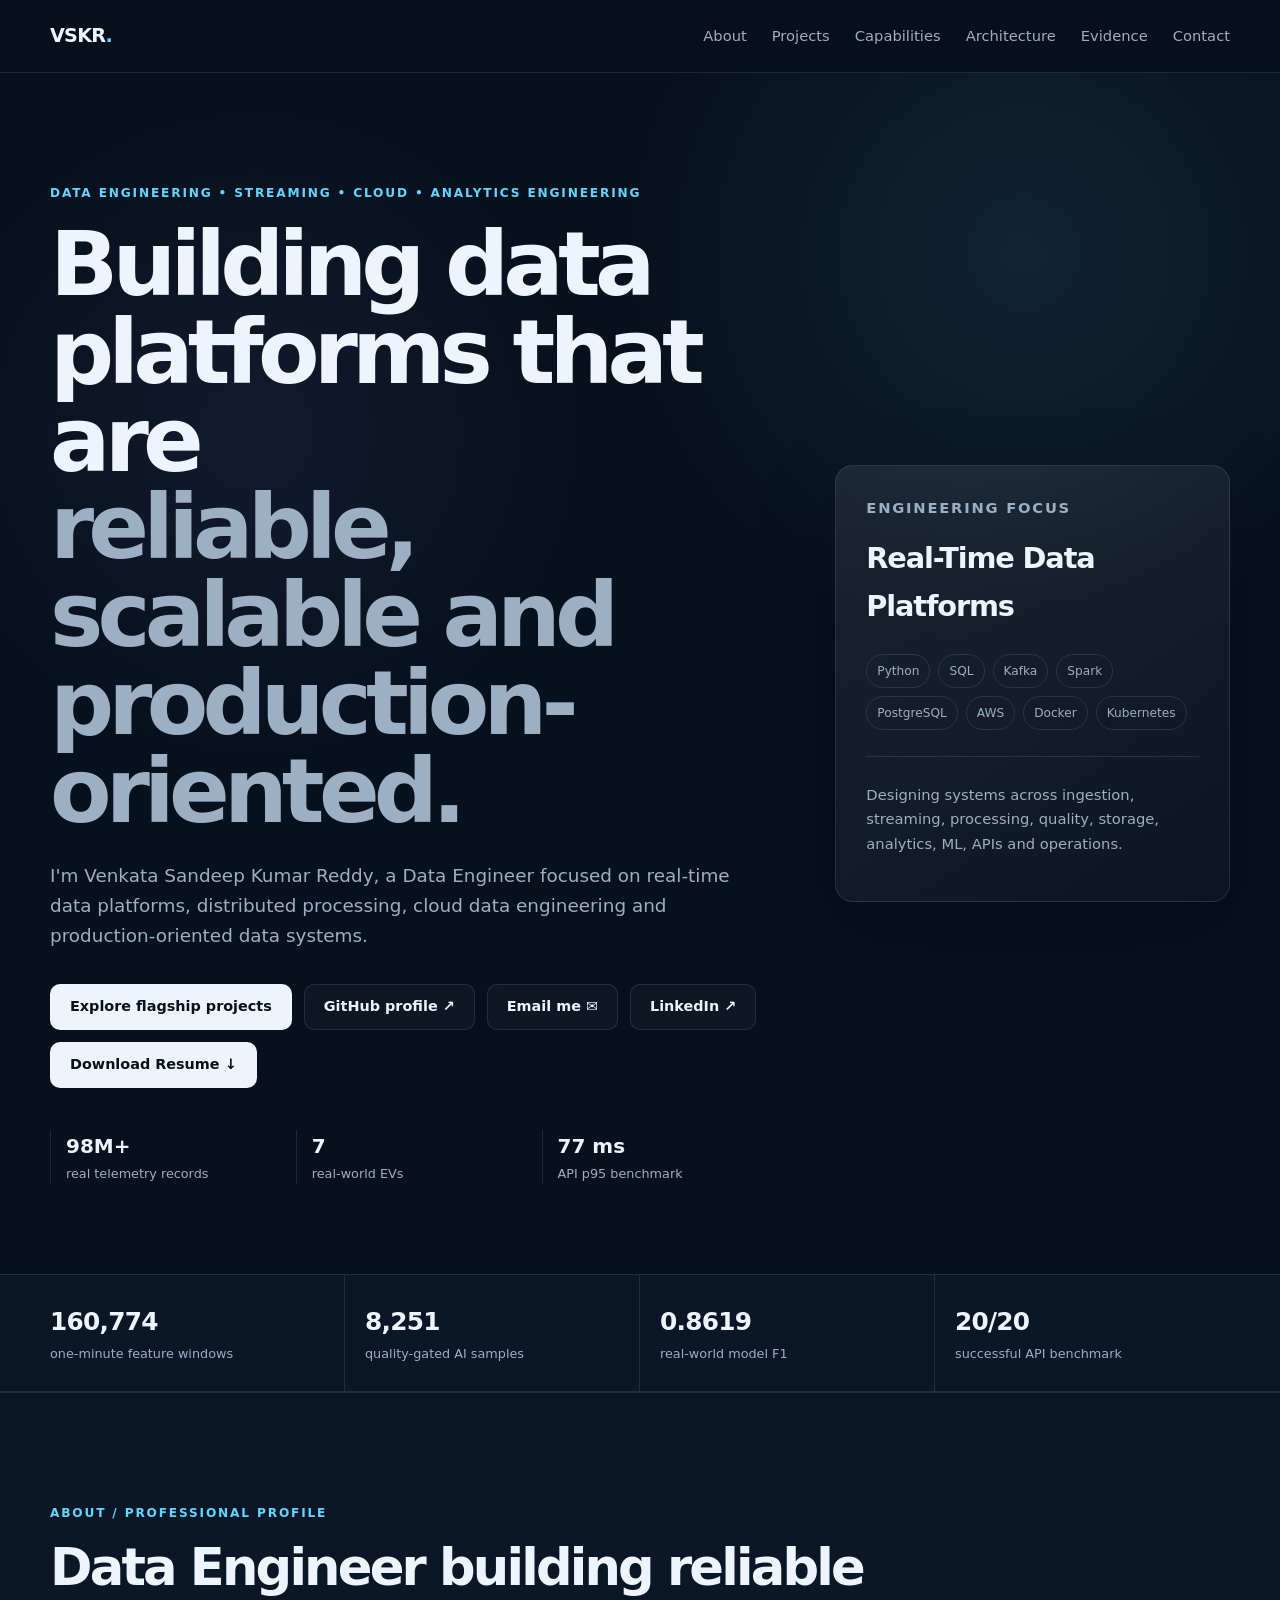
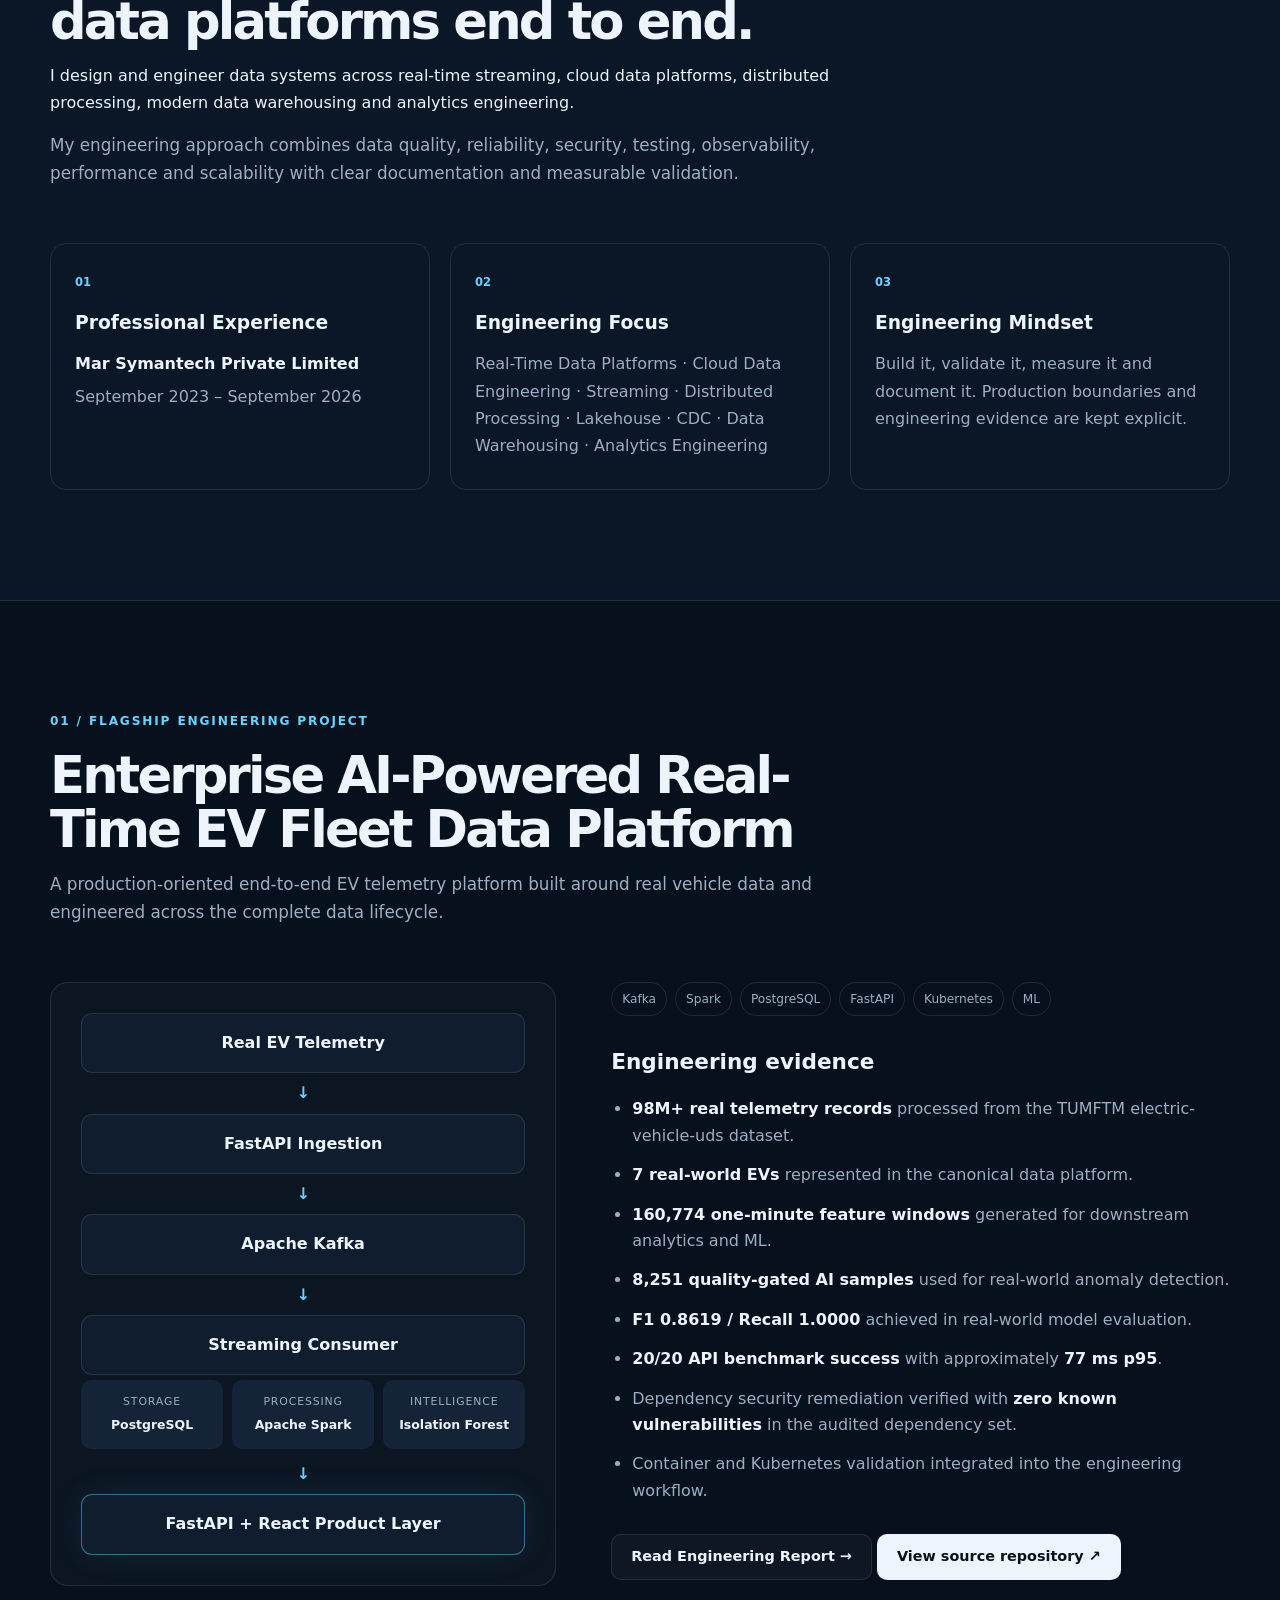
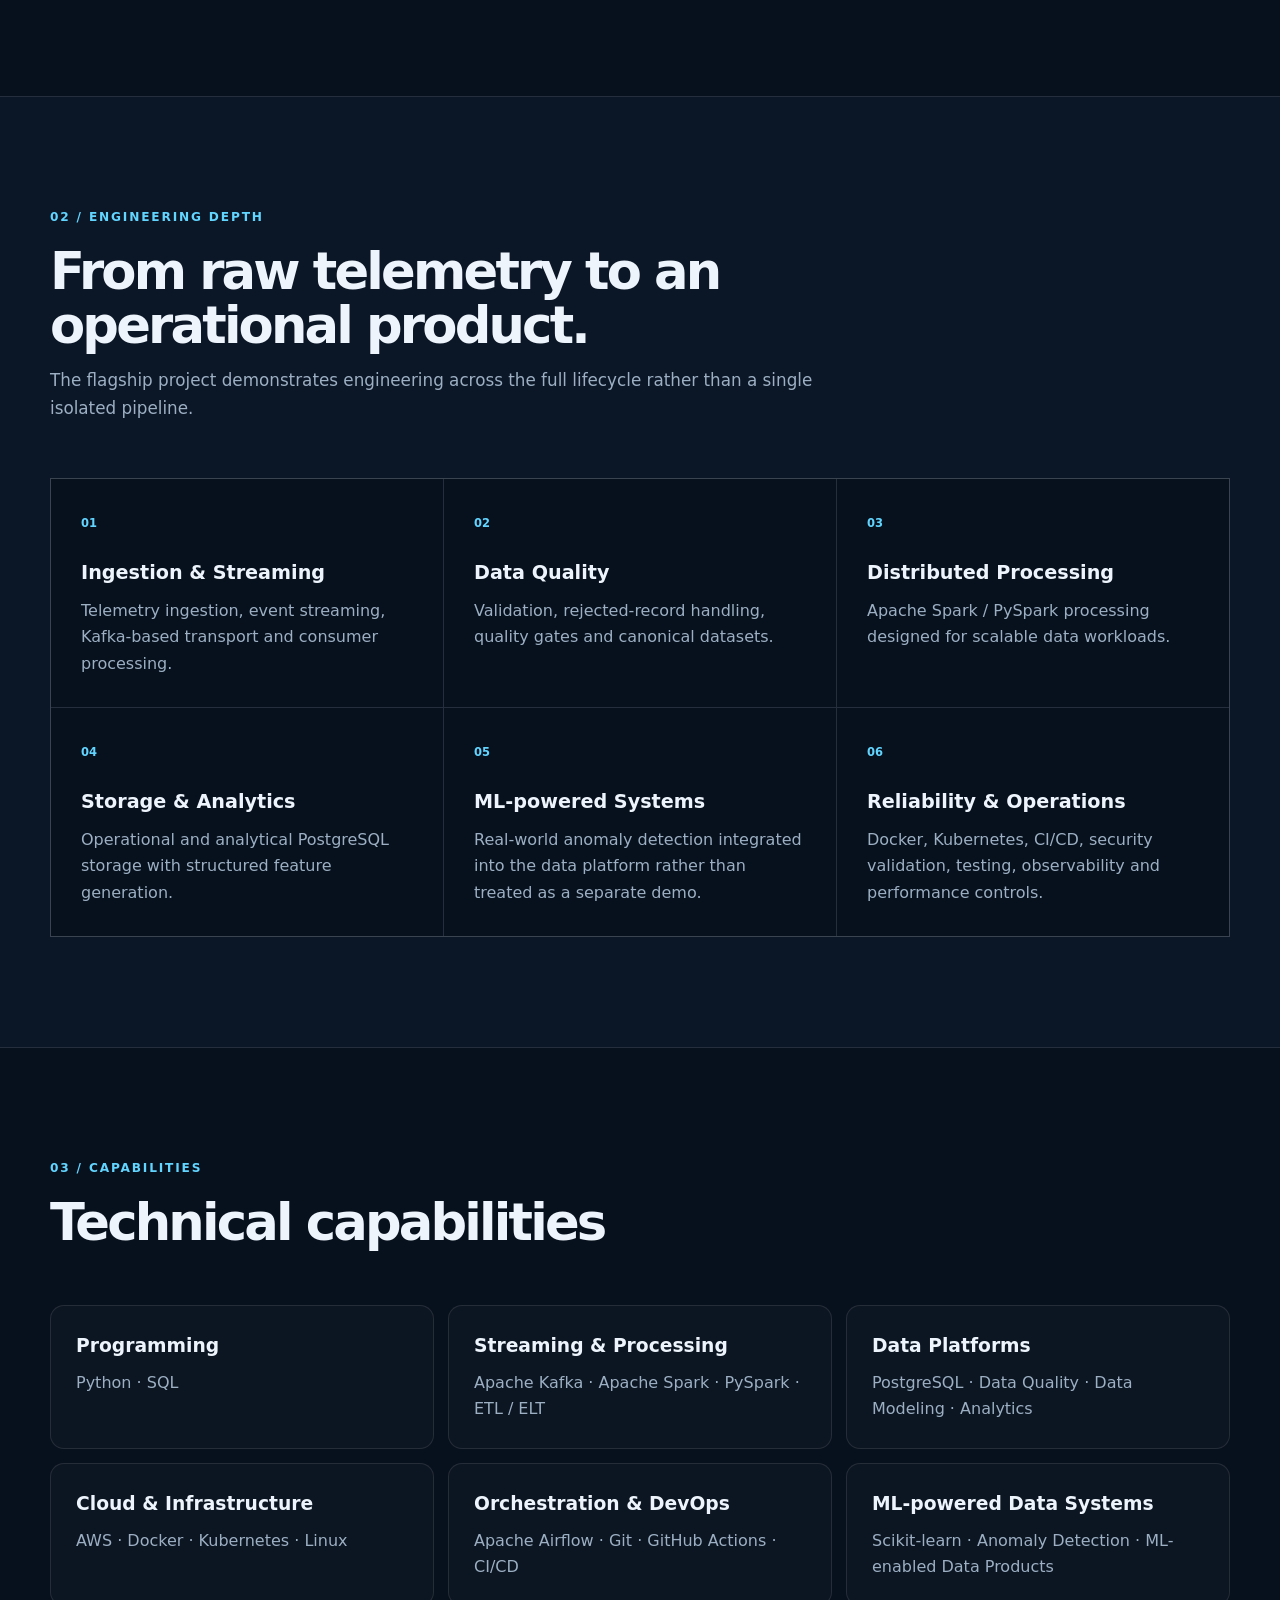
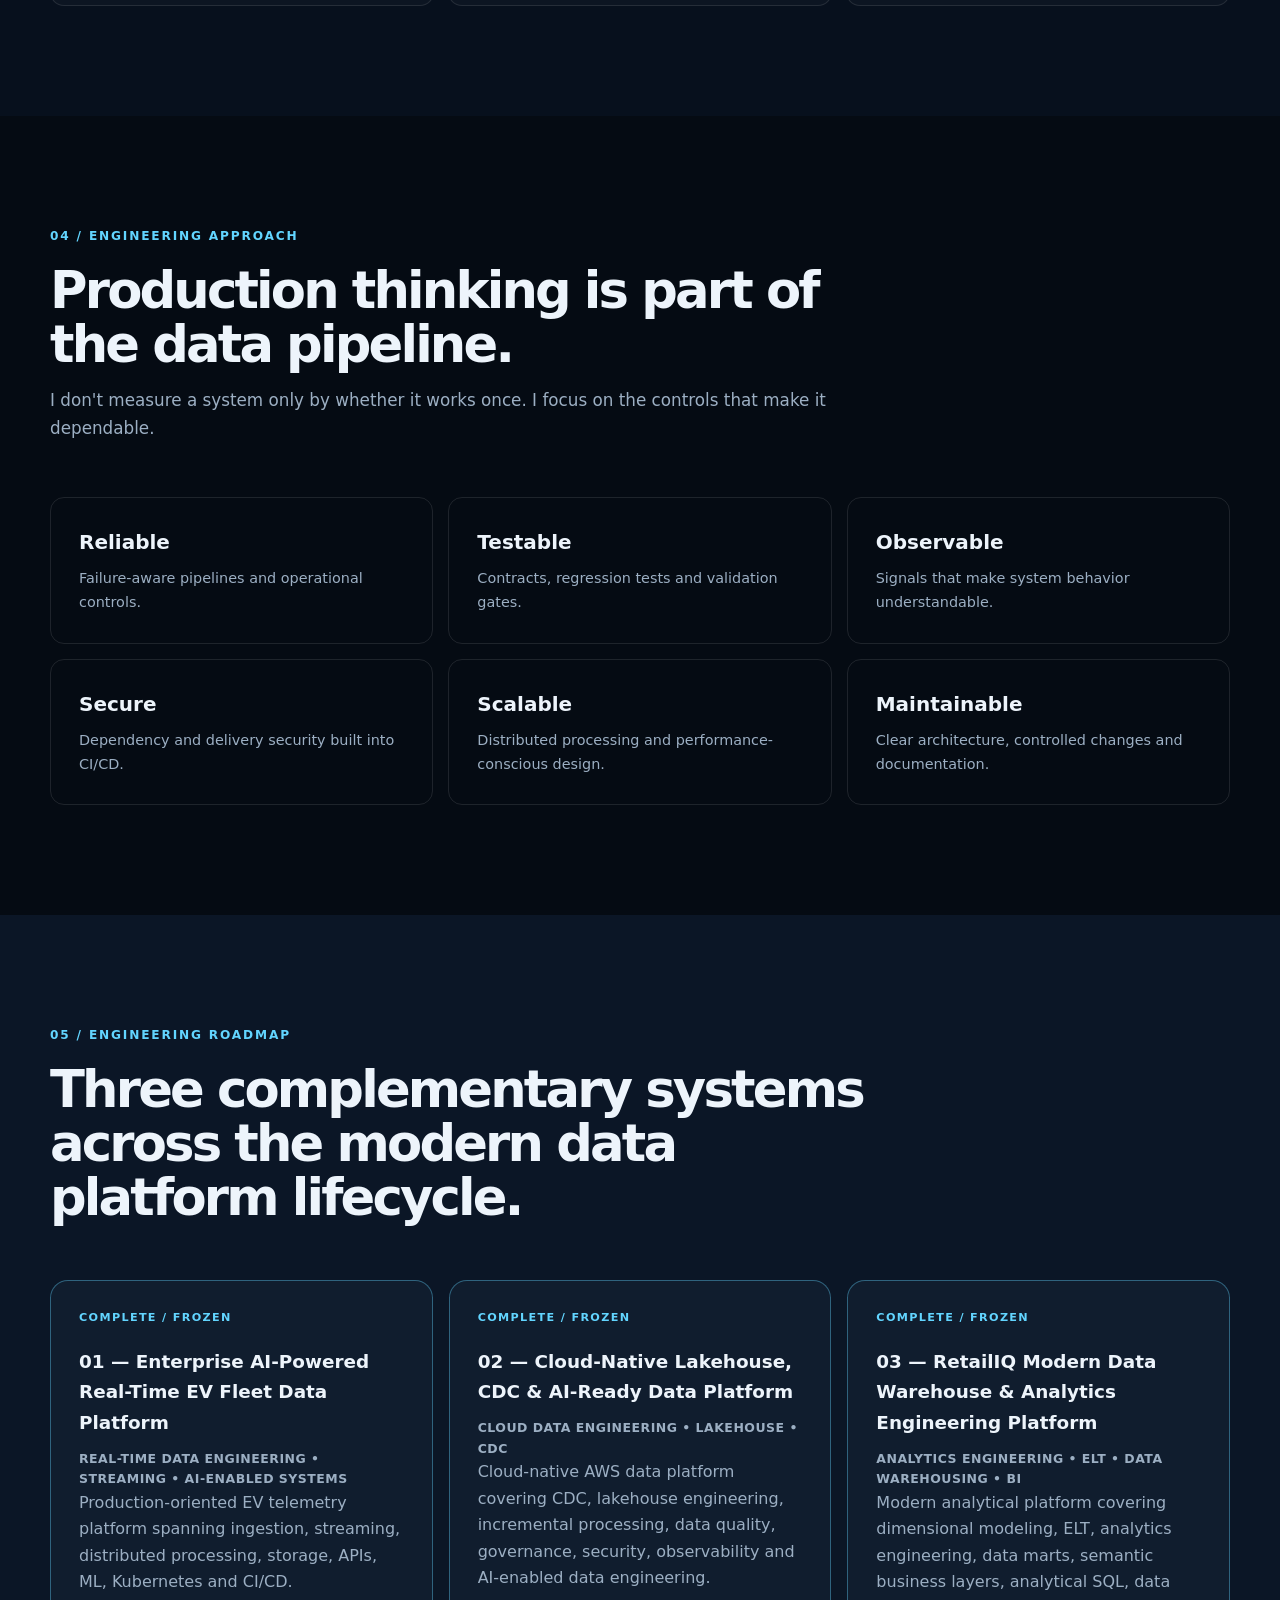
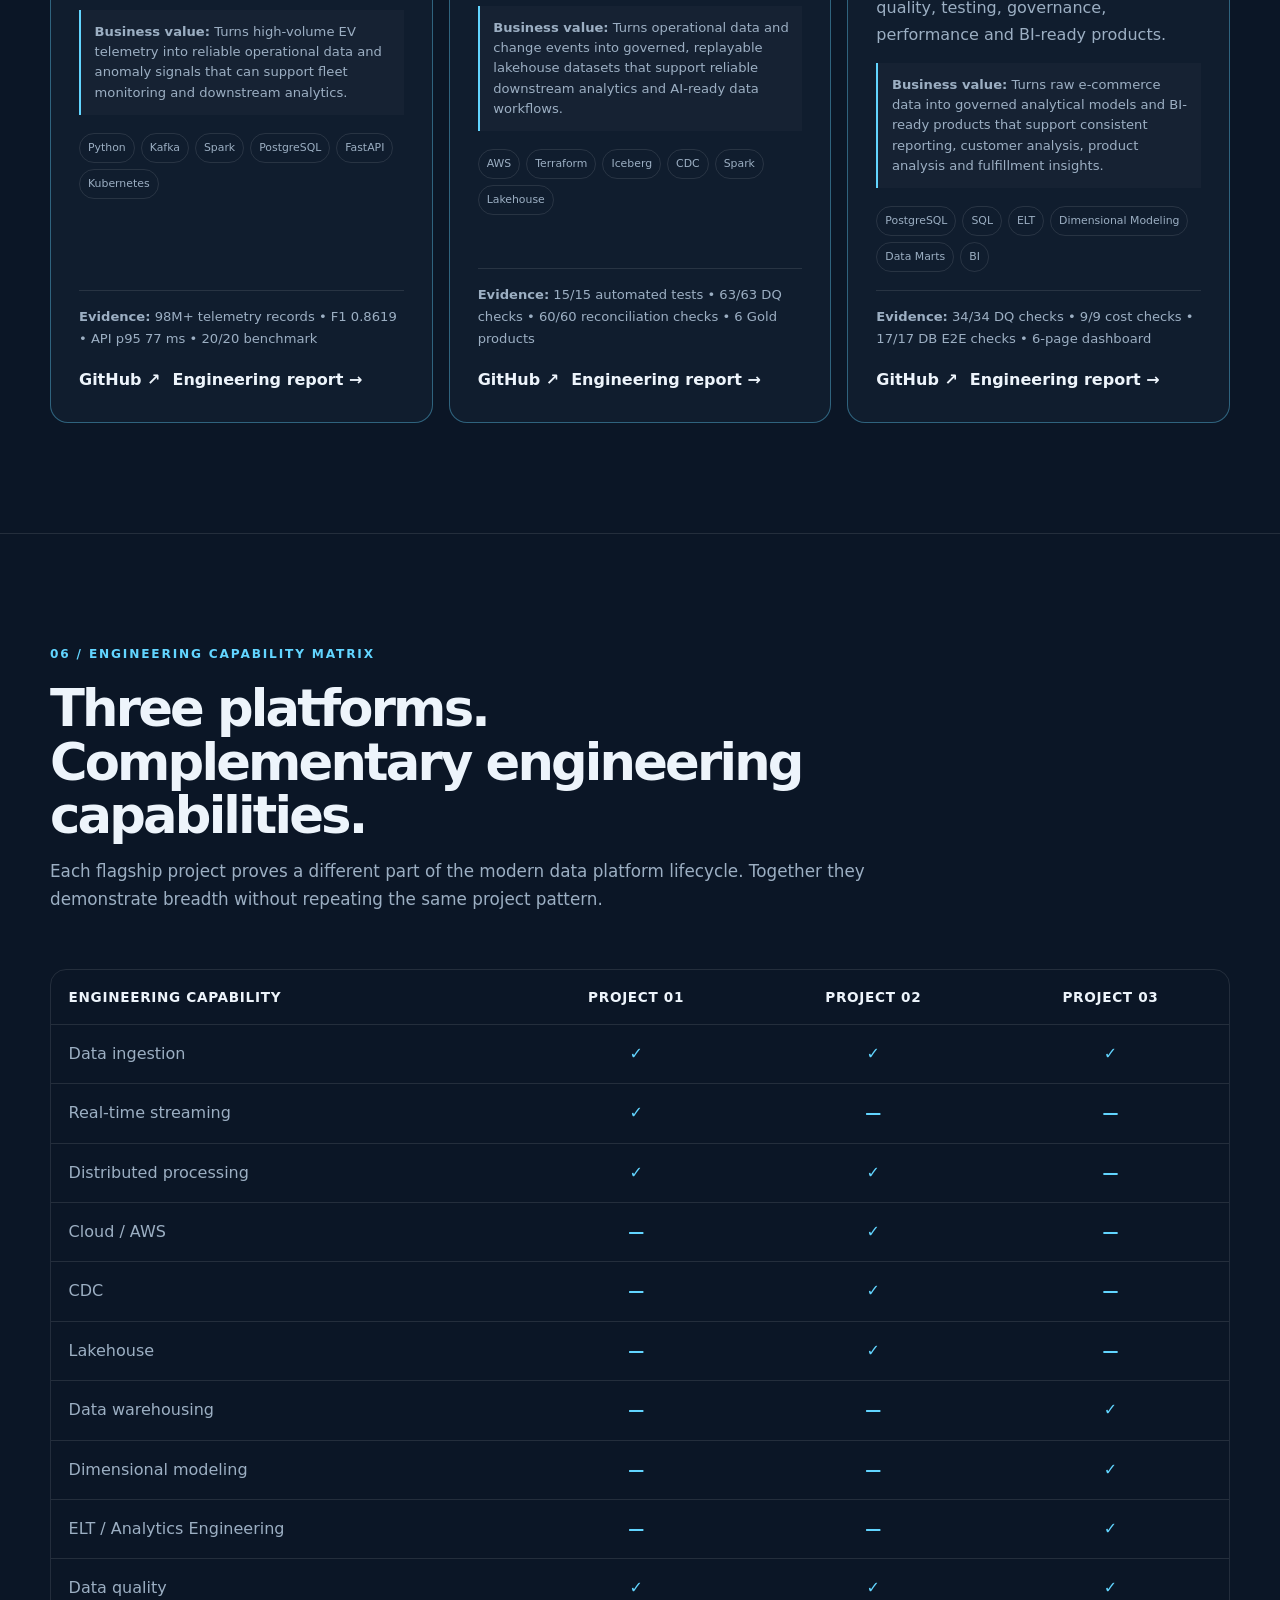
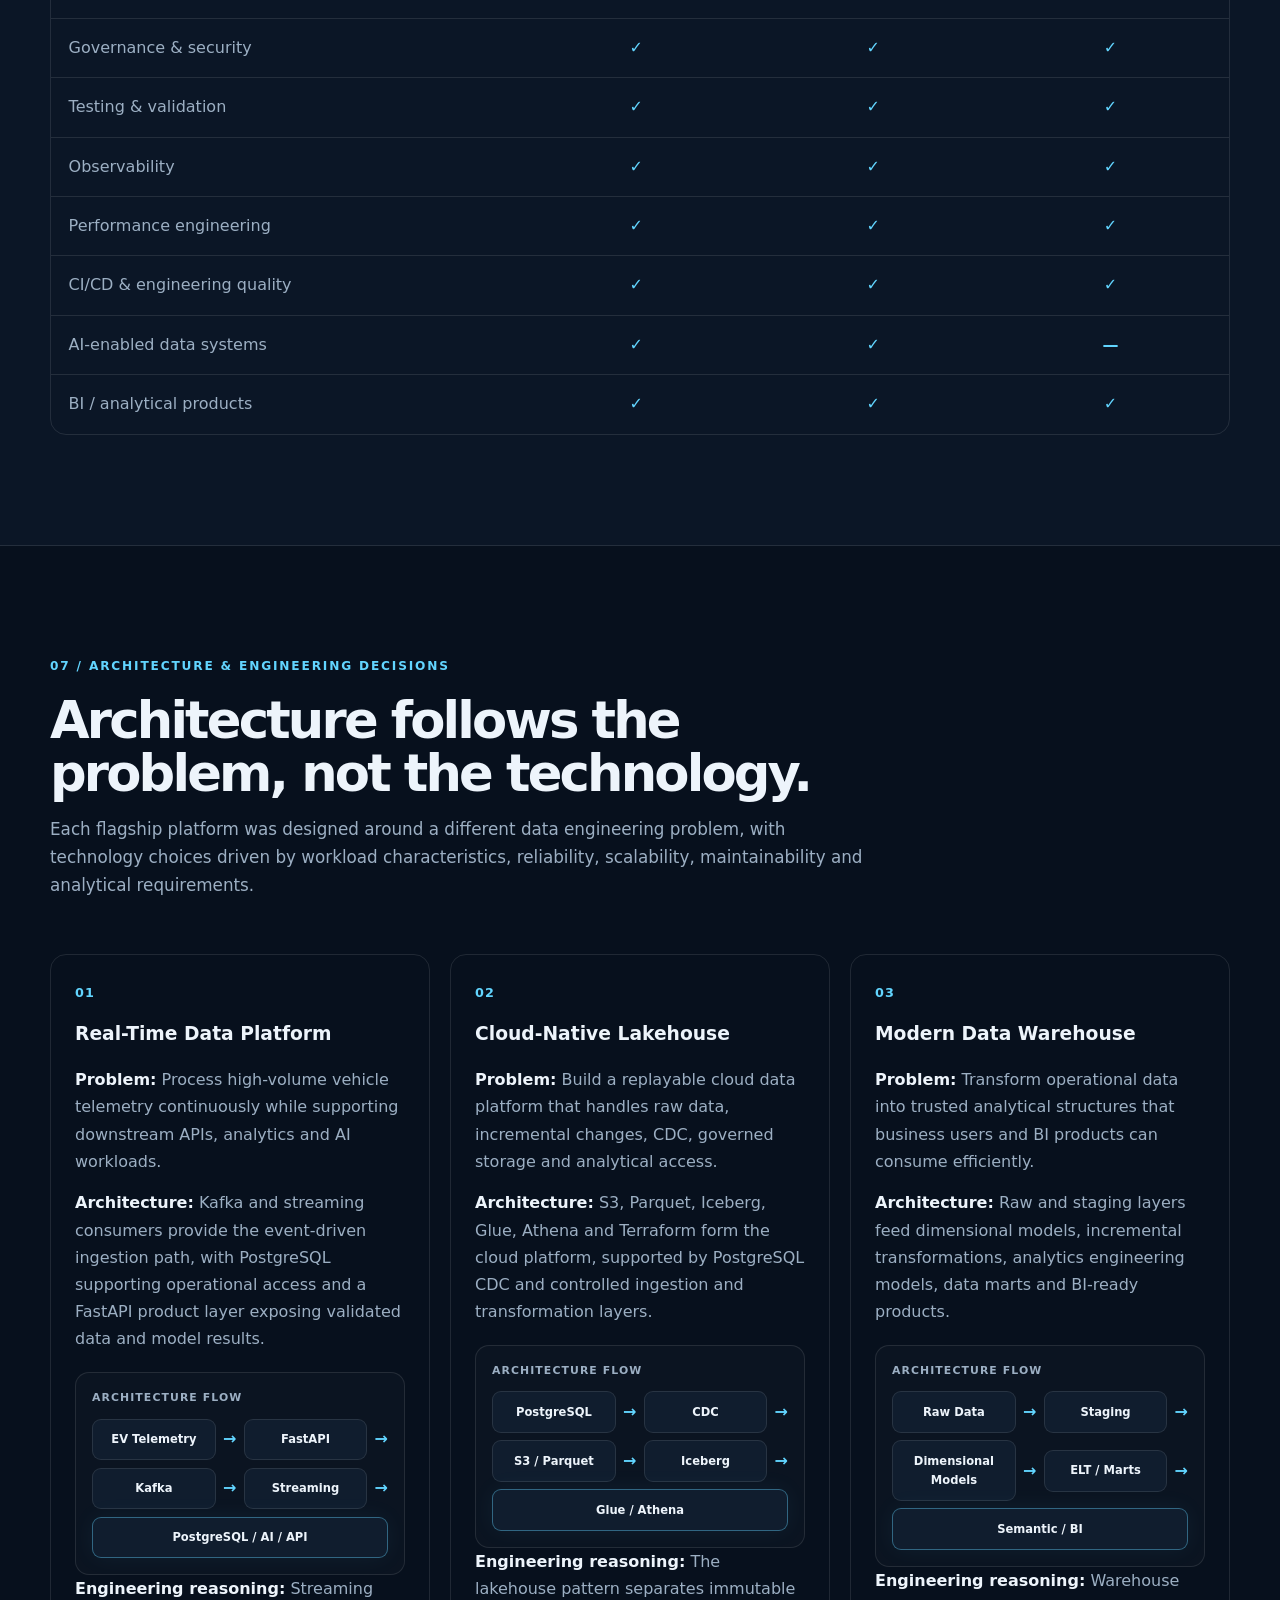
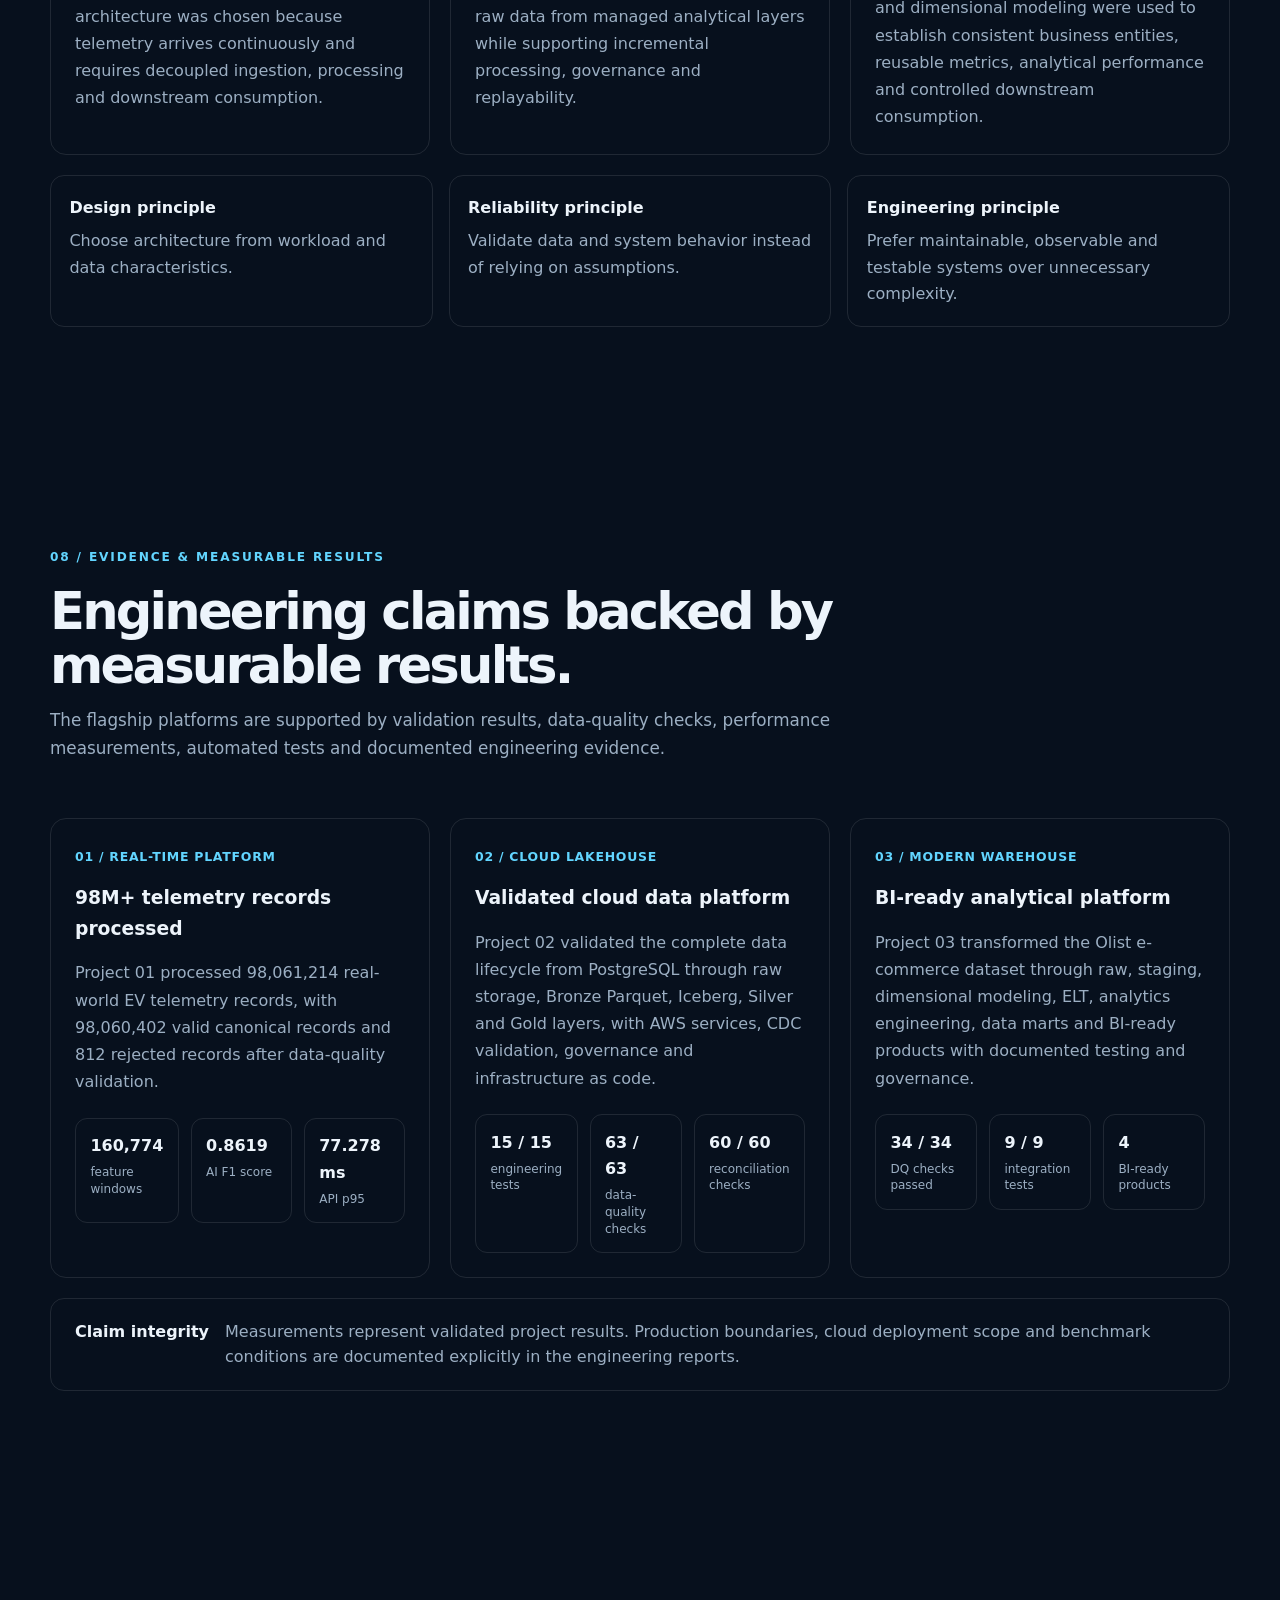
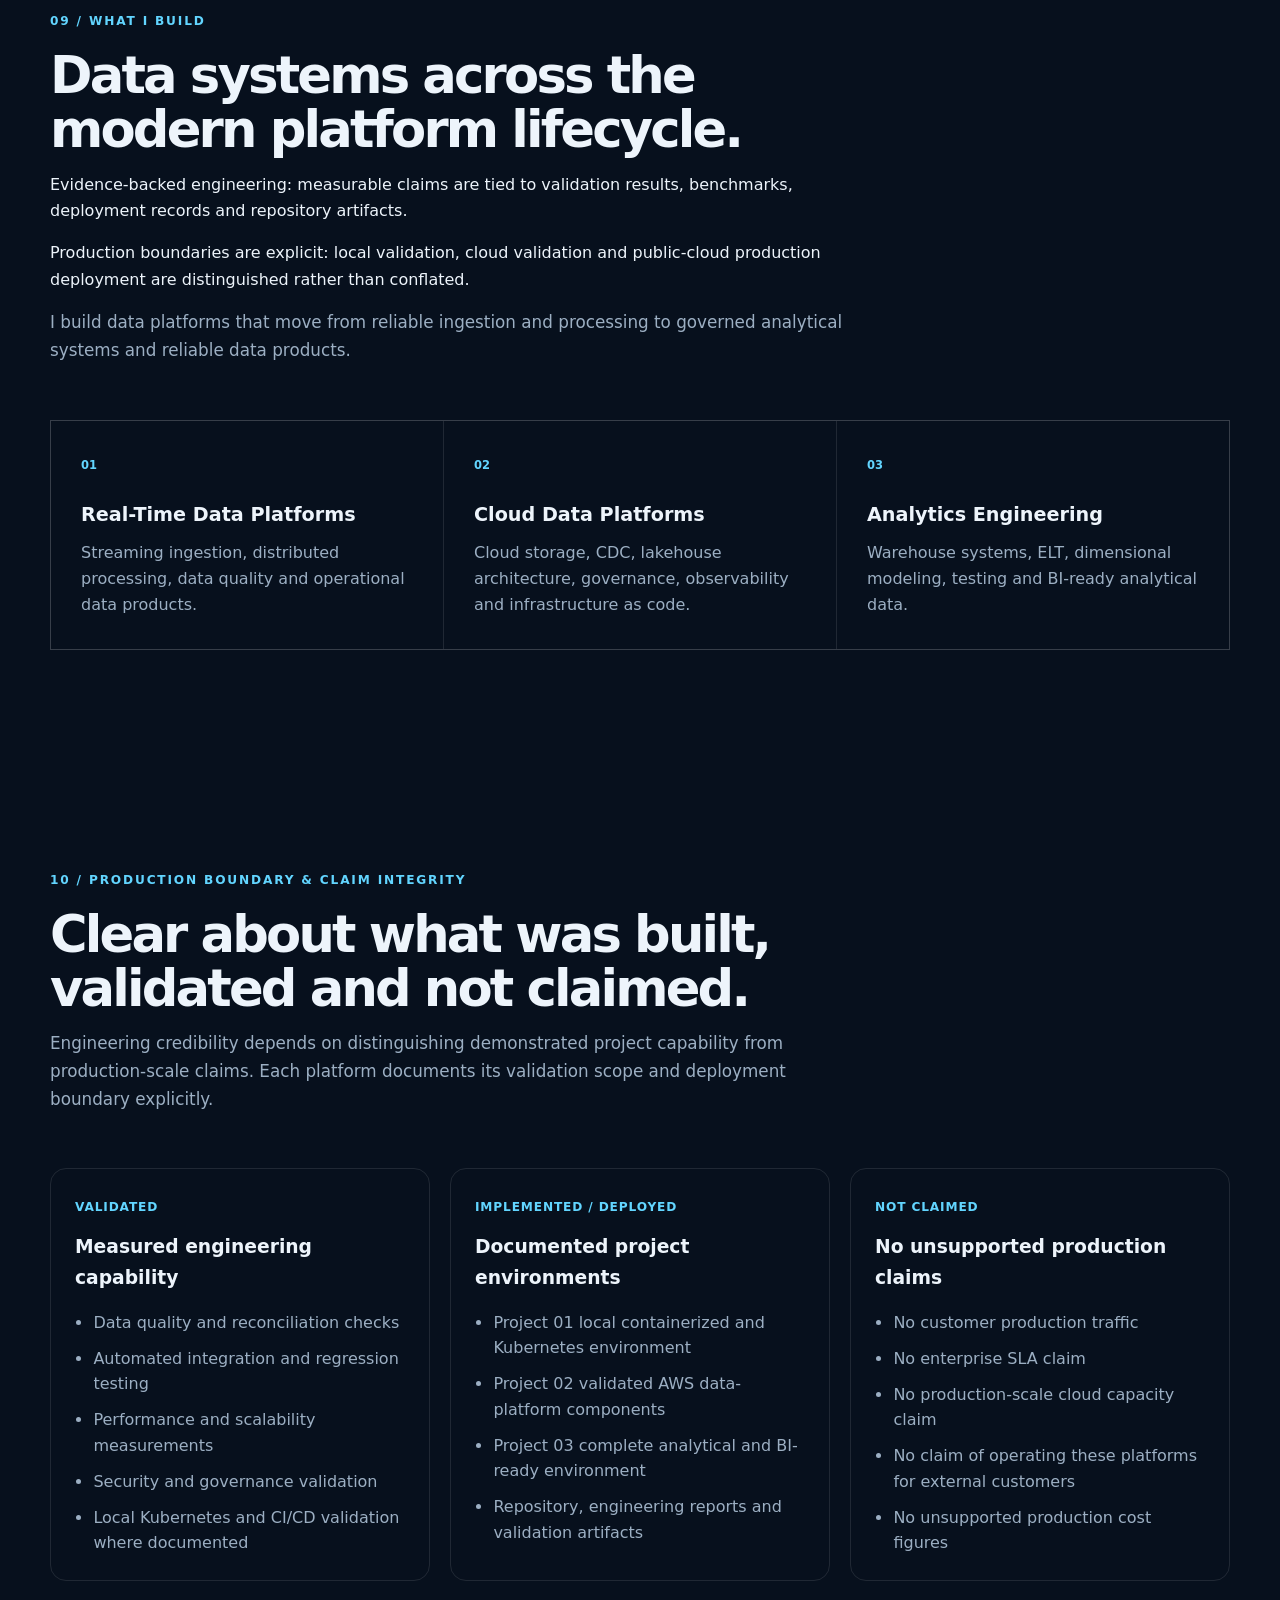
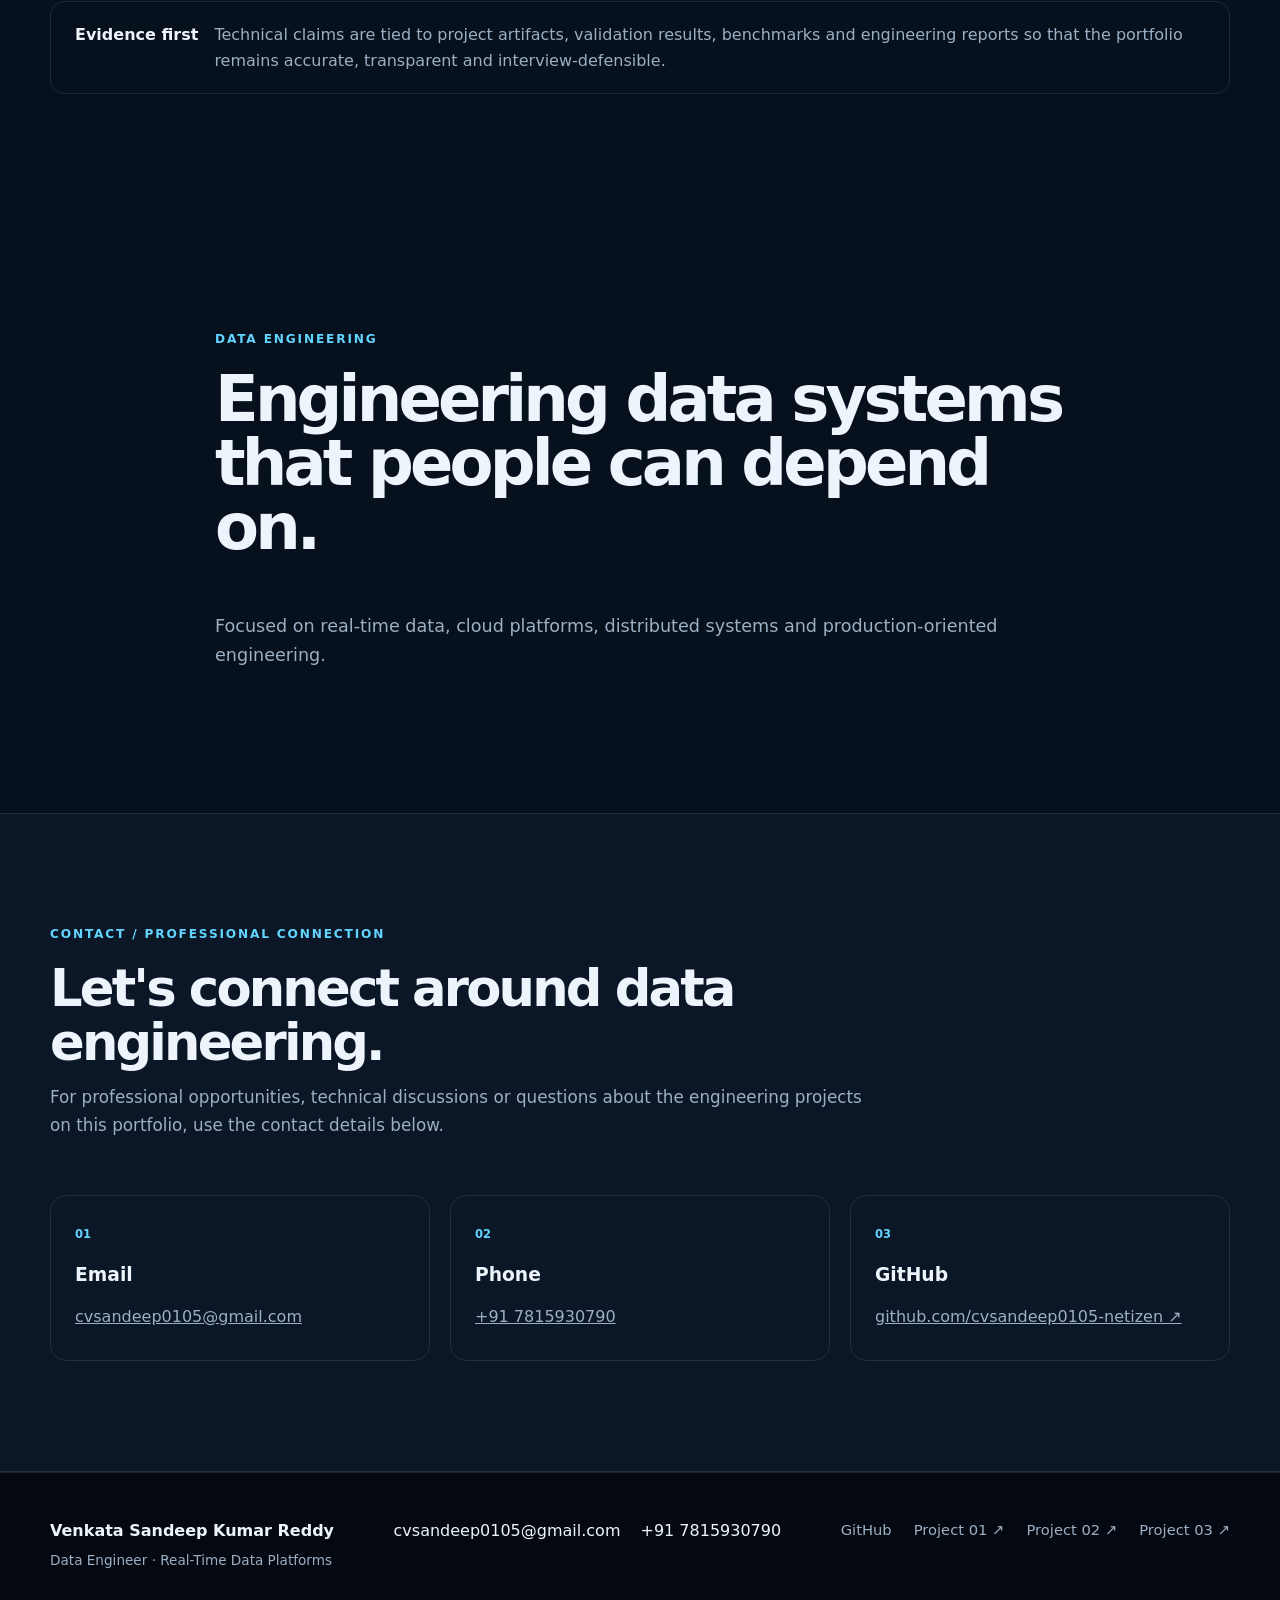
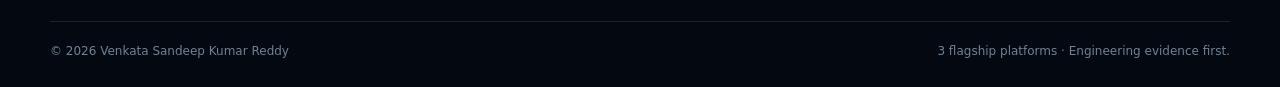
==== commit 56bb6d8b: "Correct employment dates" ====
--- a/index.html
+++ b/index.html
@@ -135,7 +135,7 @@
             <span class="number">01</span>
             <h3>Professional Experience</h3>
             <p><strong>Mar Symantech Private Limited</strong></p>
-            <p>Dec 2023 &ndash; Aug 2026</p>
+            <p>September 2023 &ndash; September 2026</p>
           </article>
 
           <article>
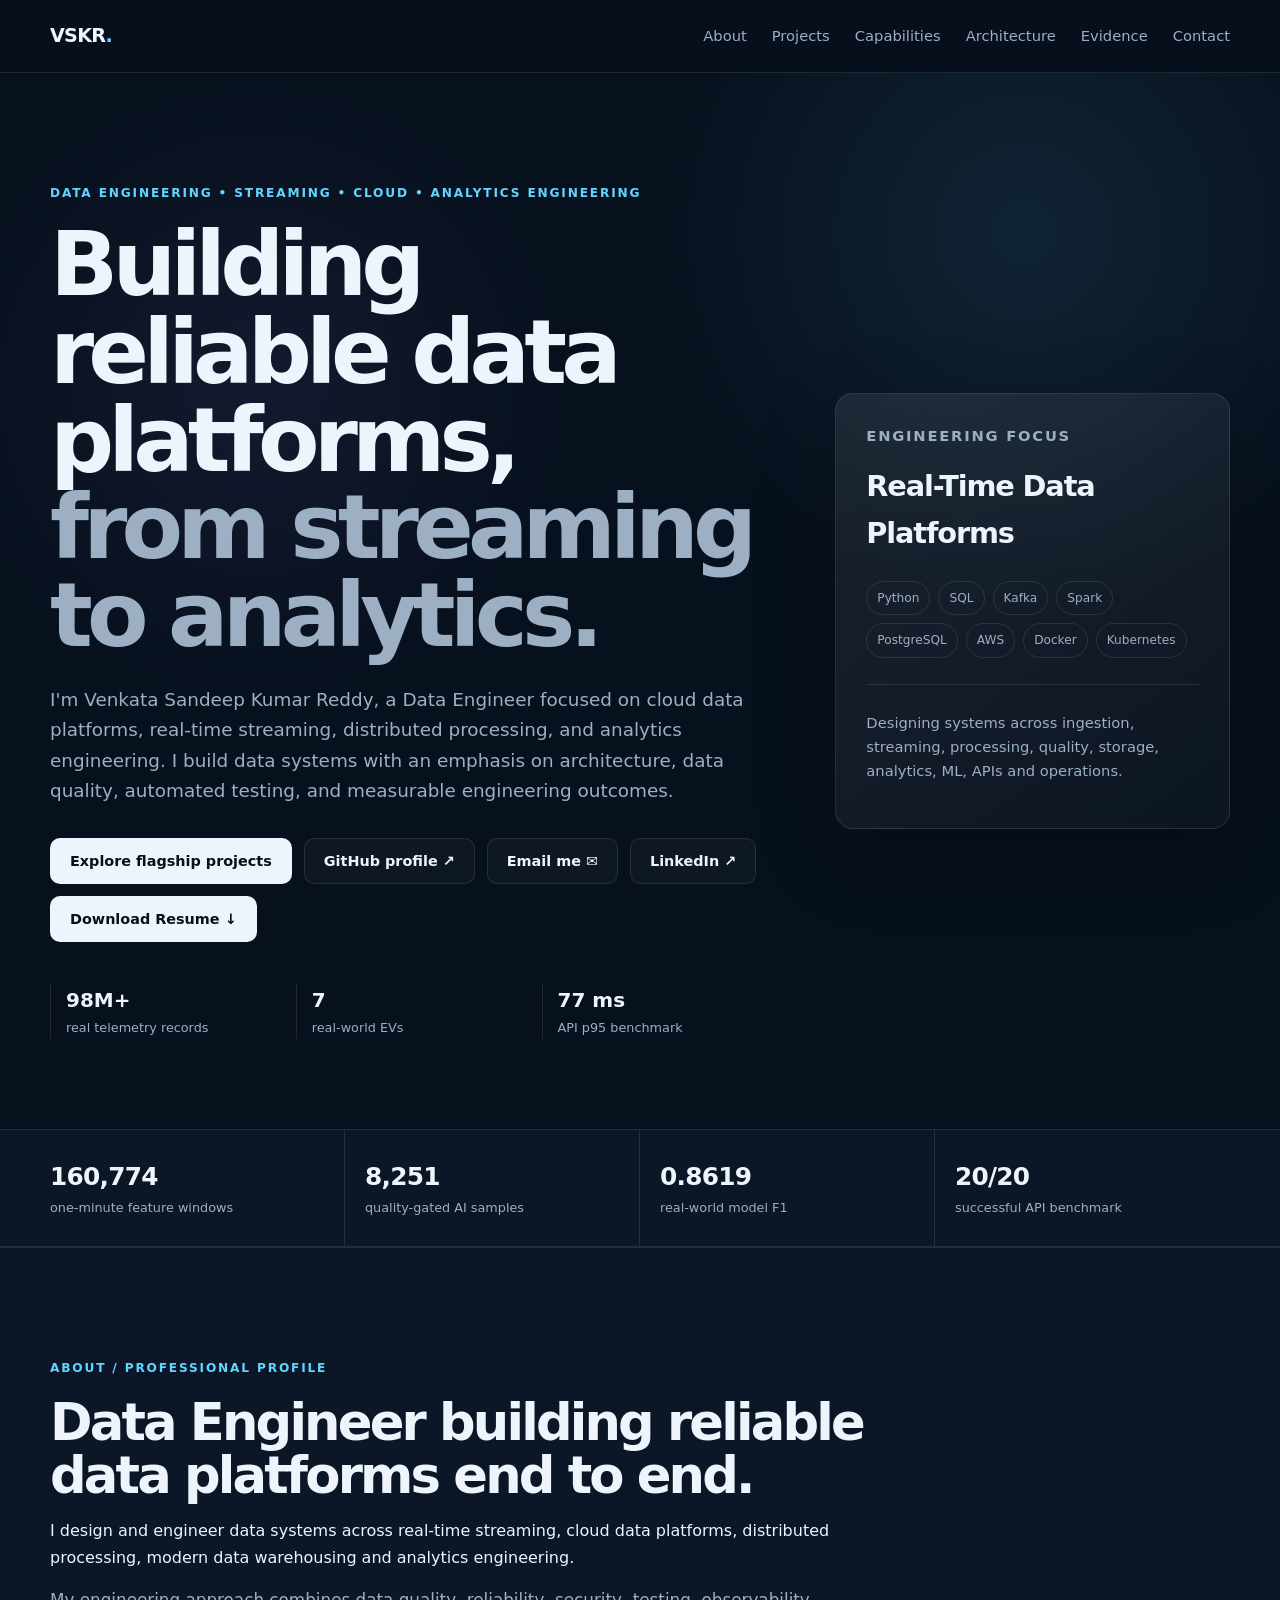
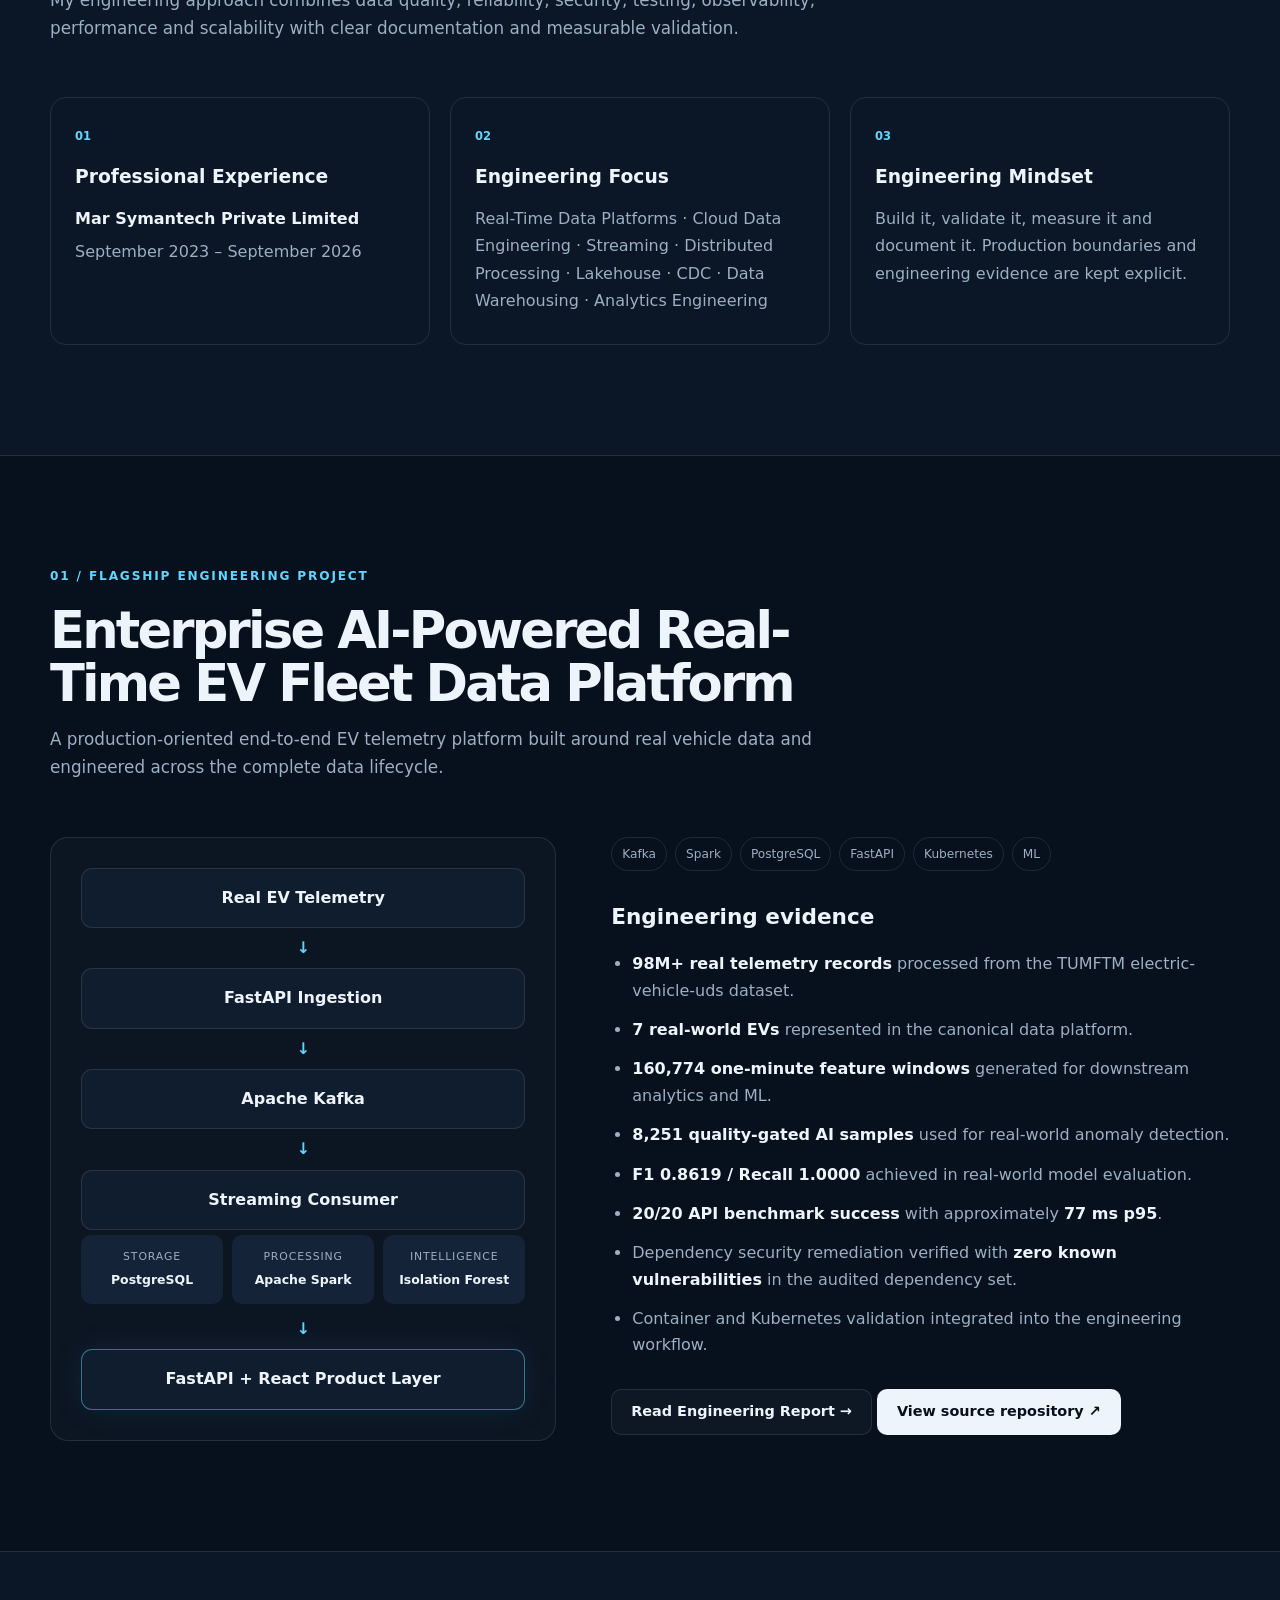
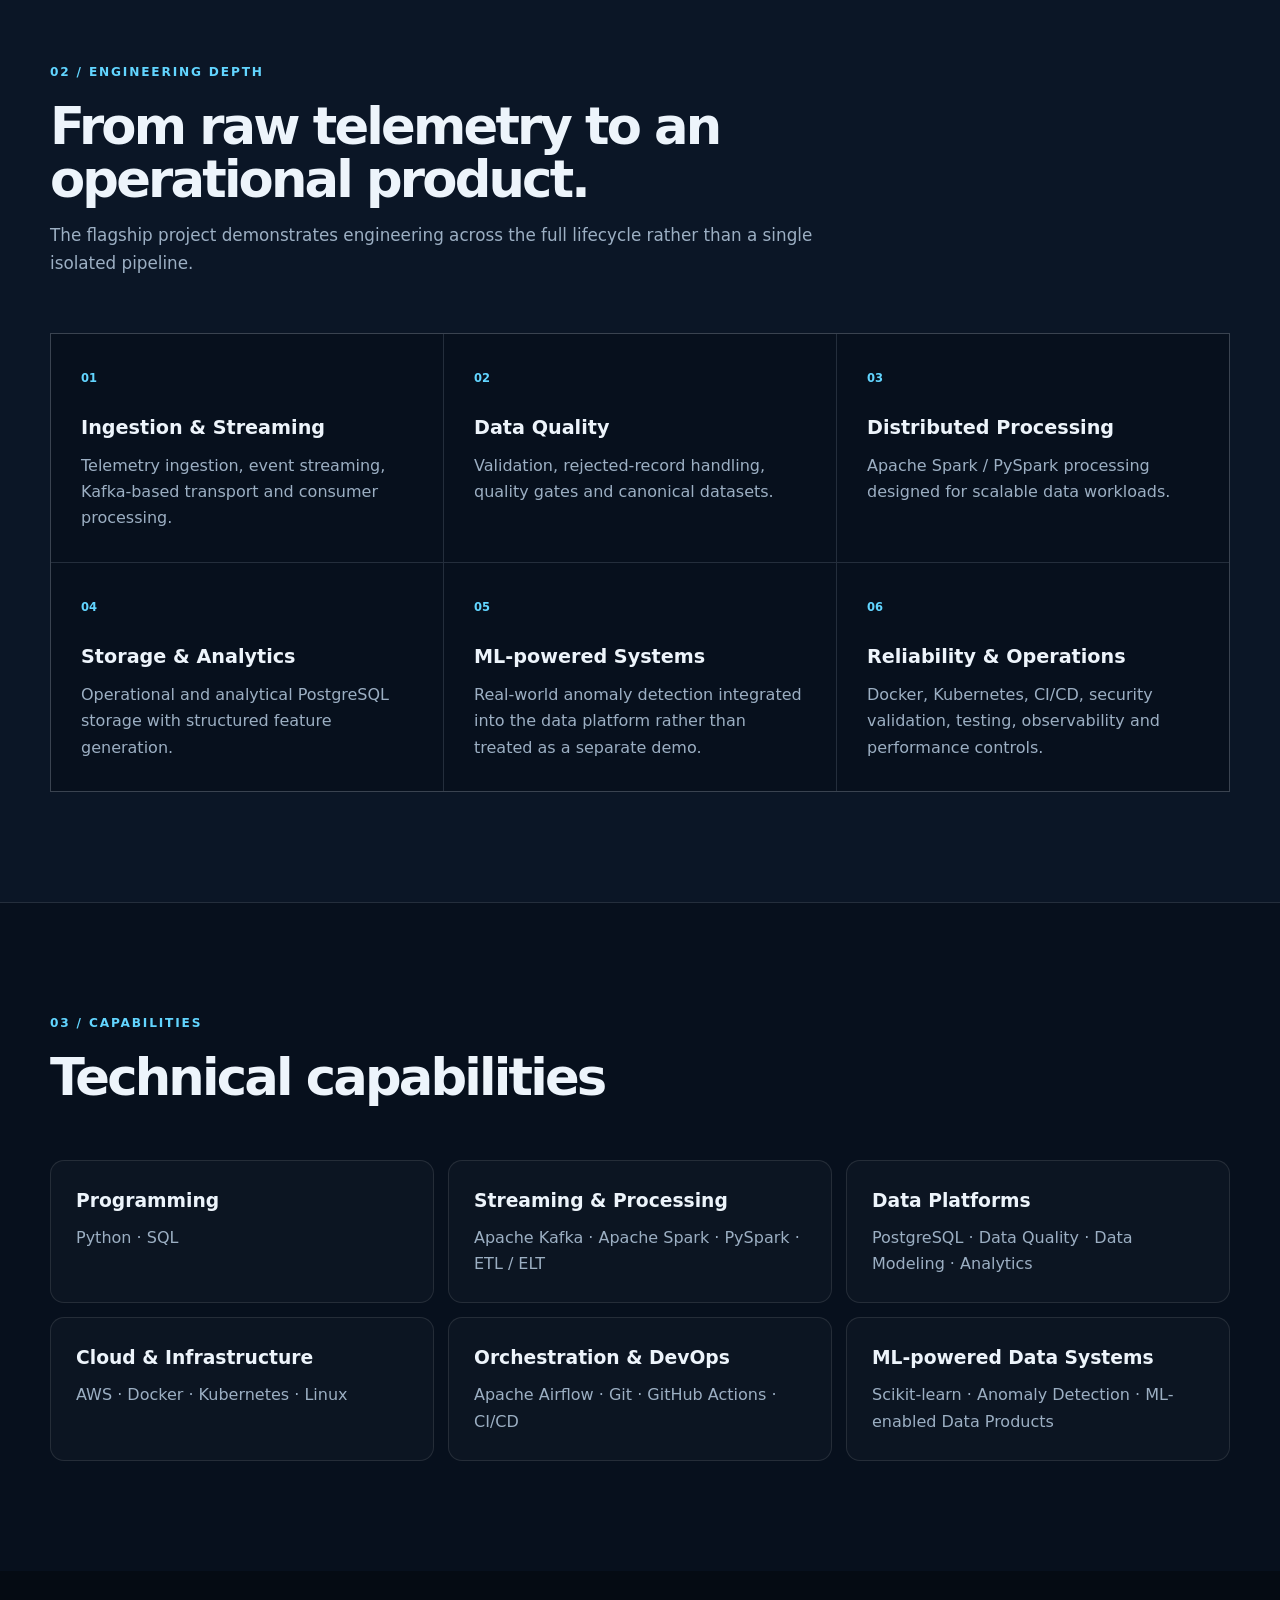
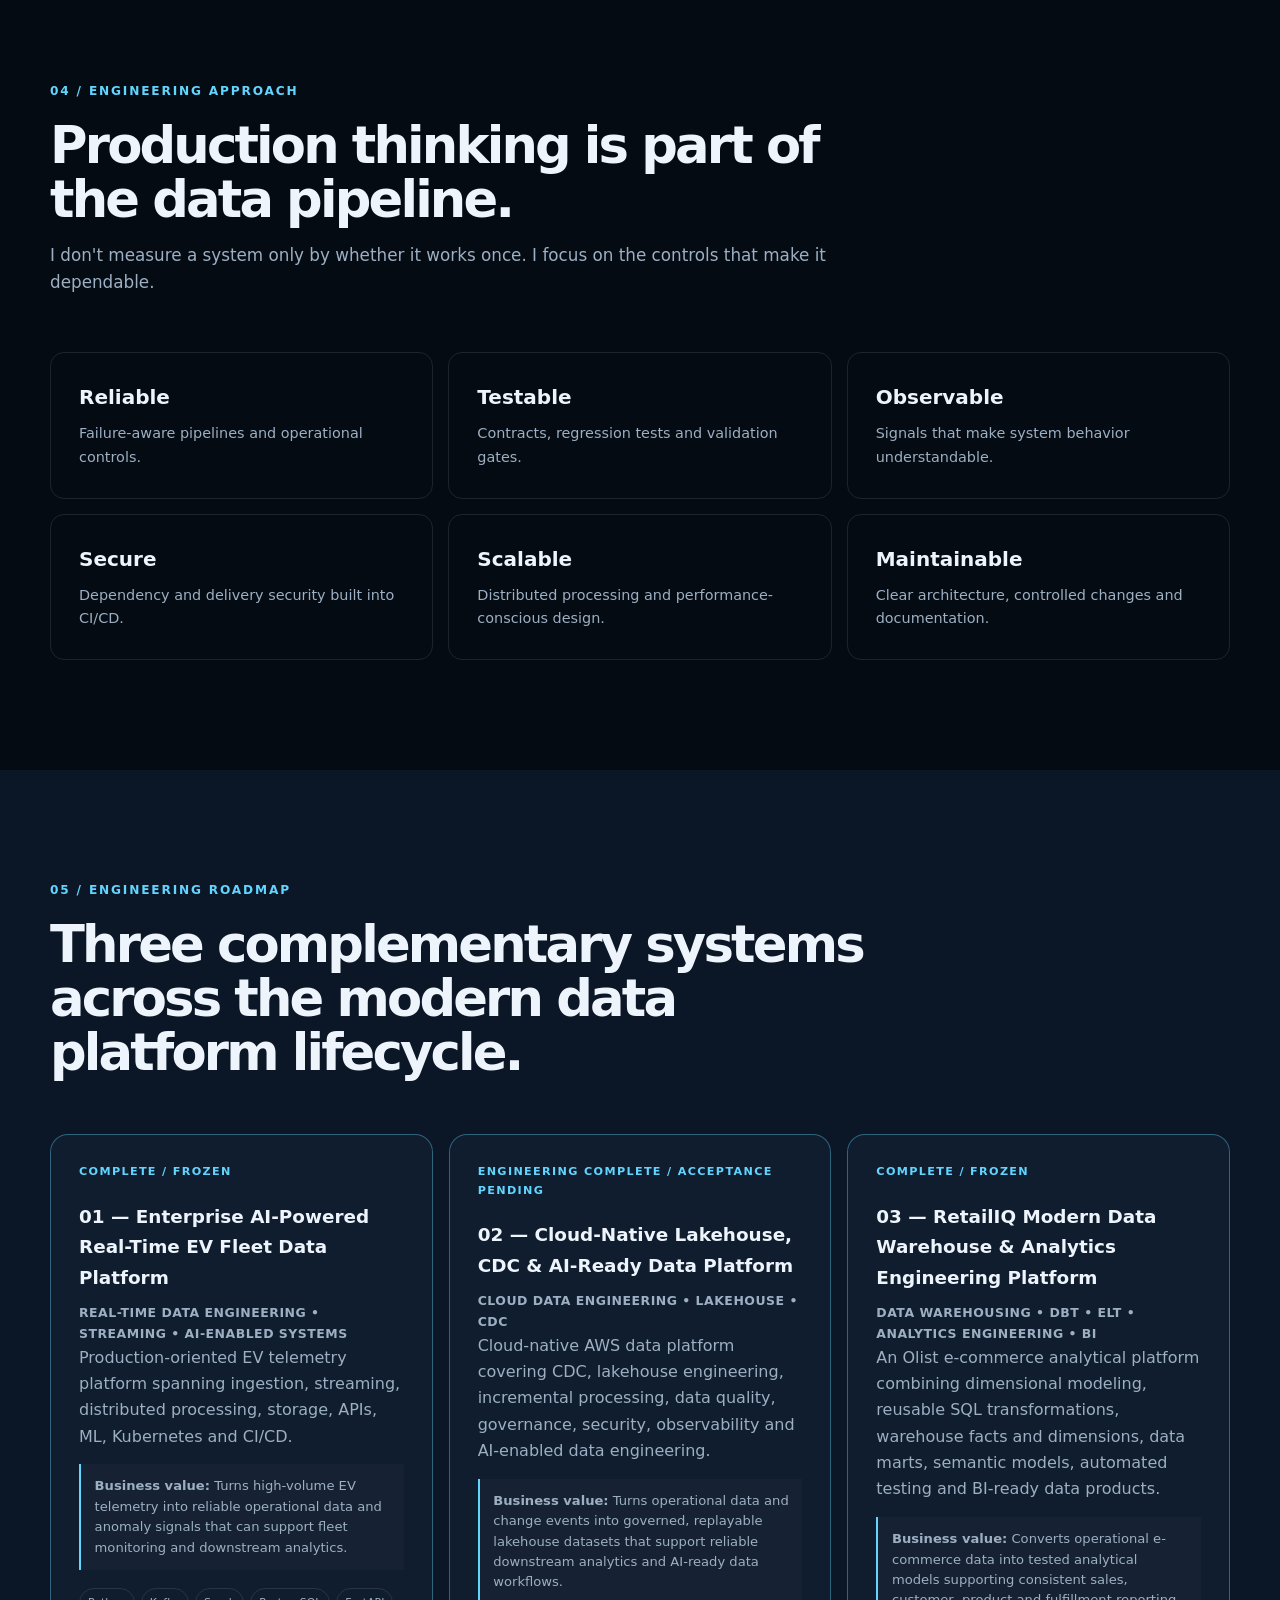
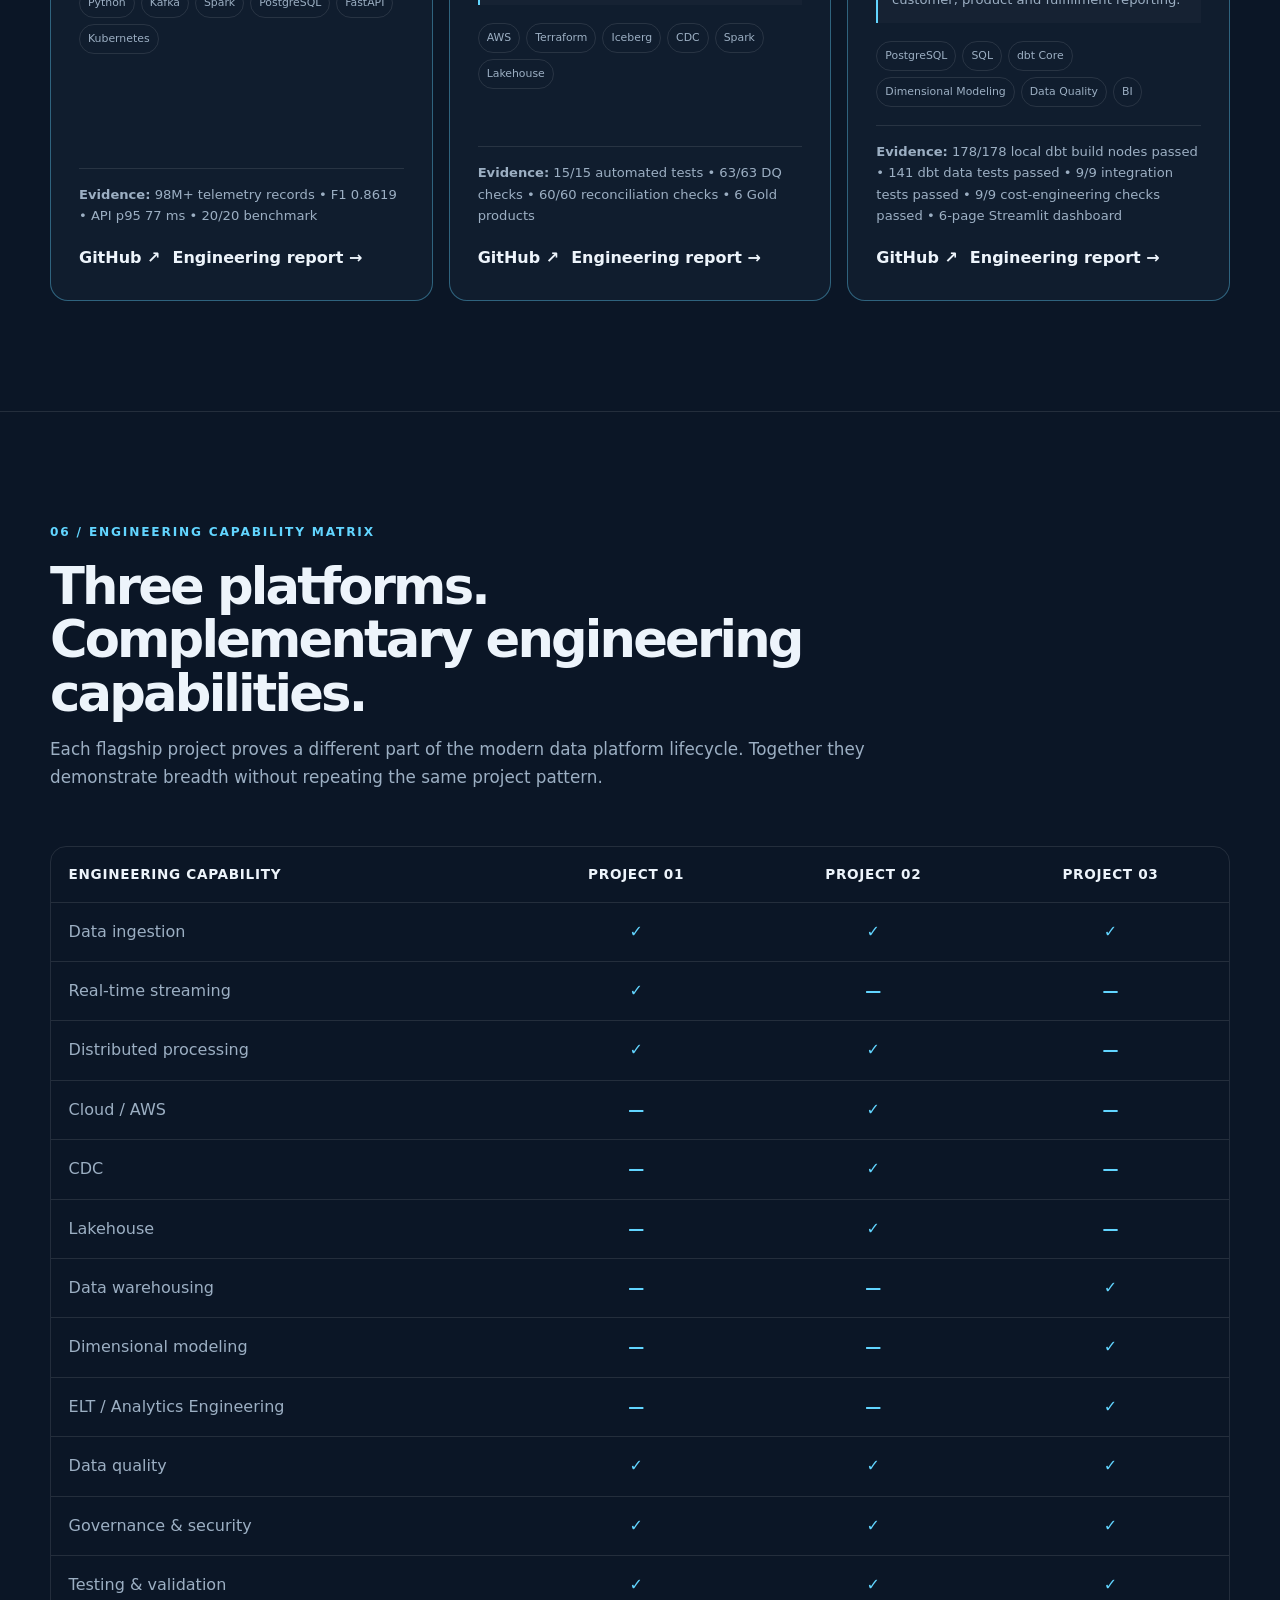
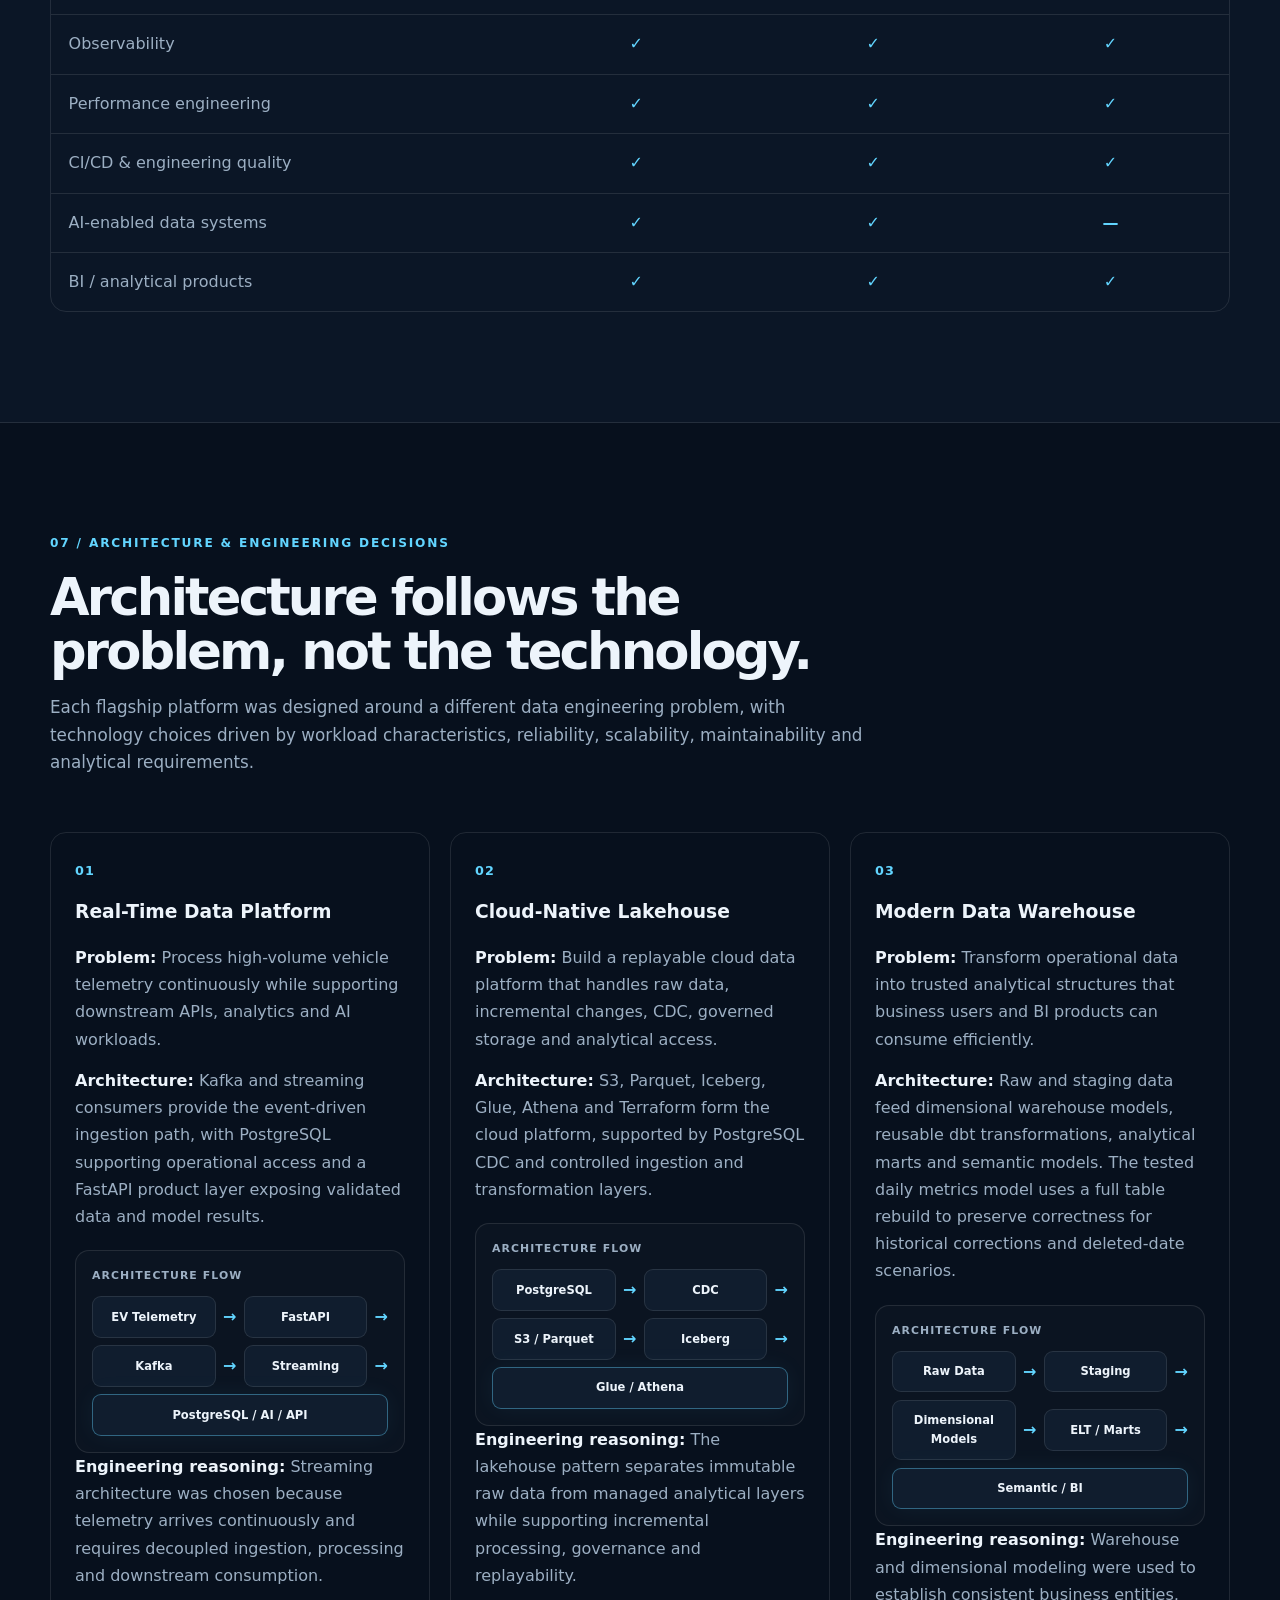
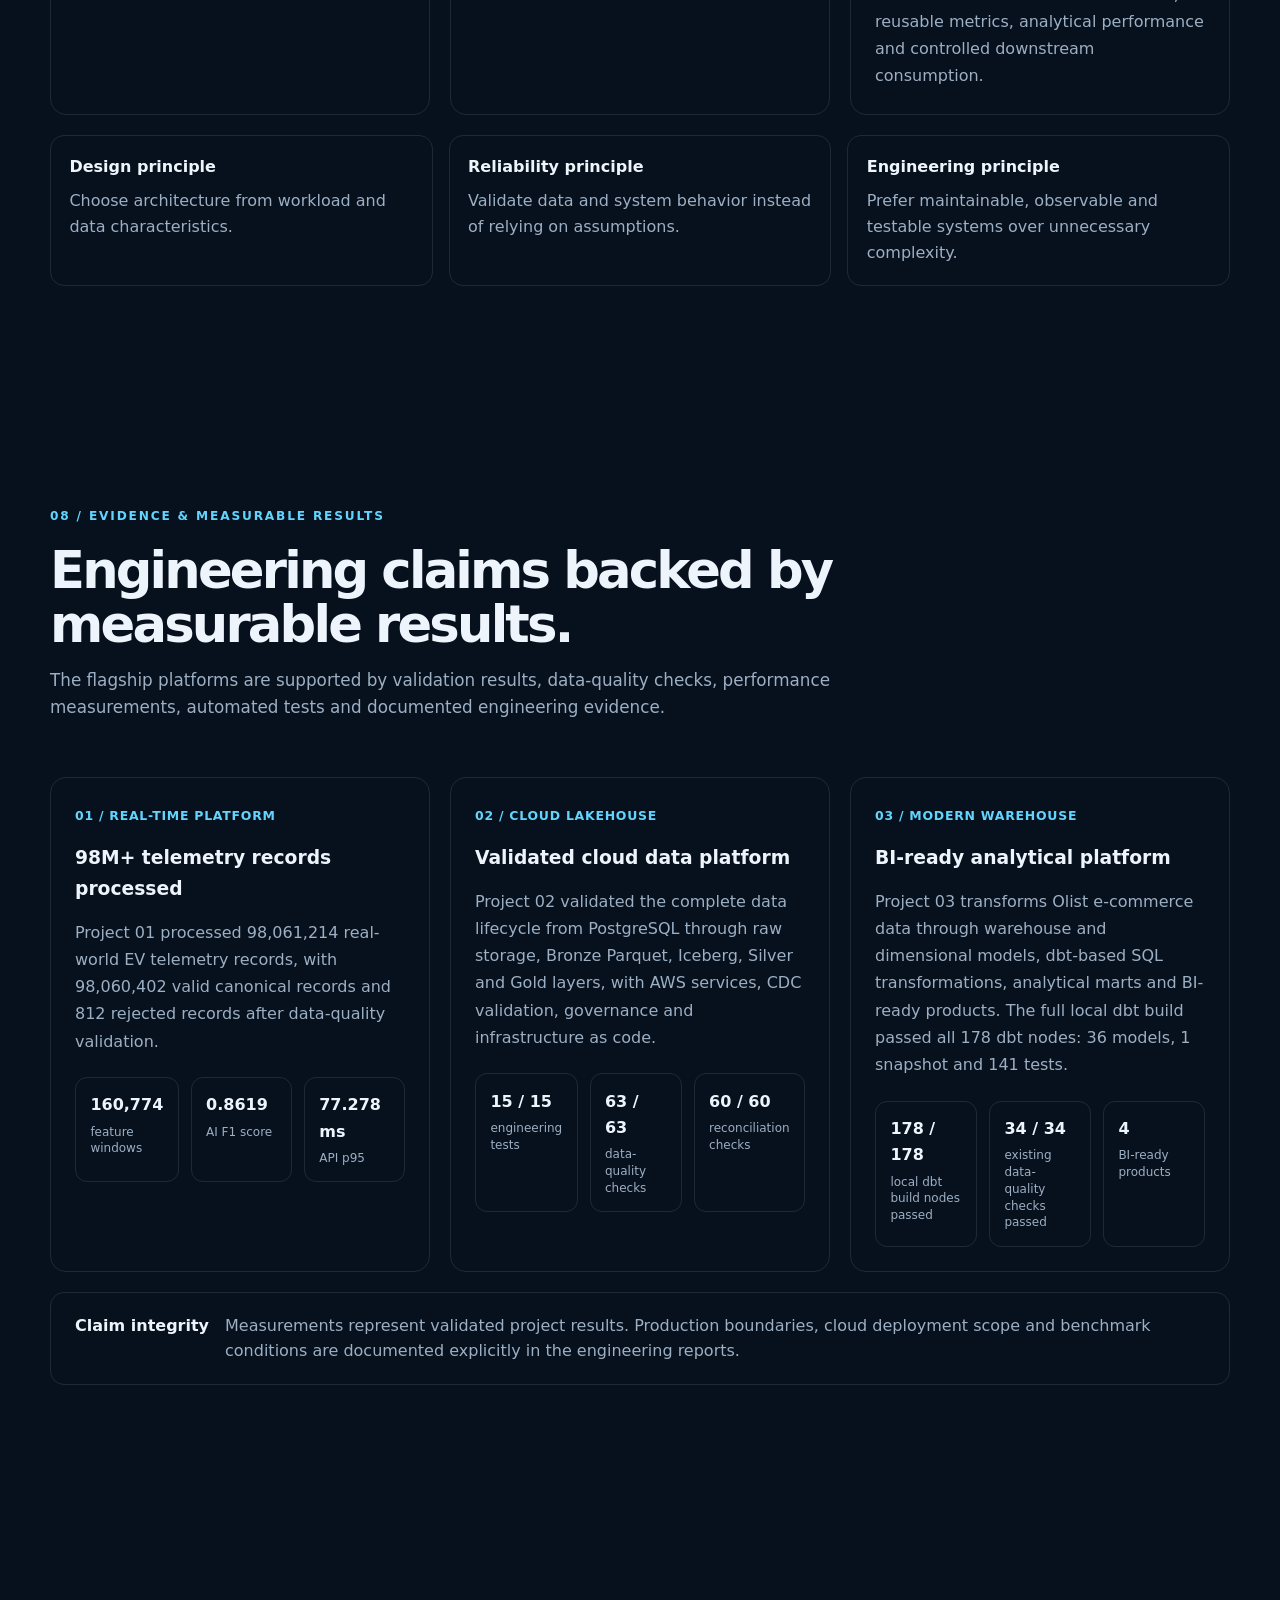
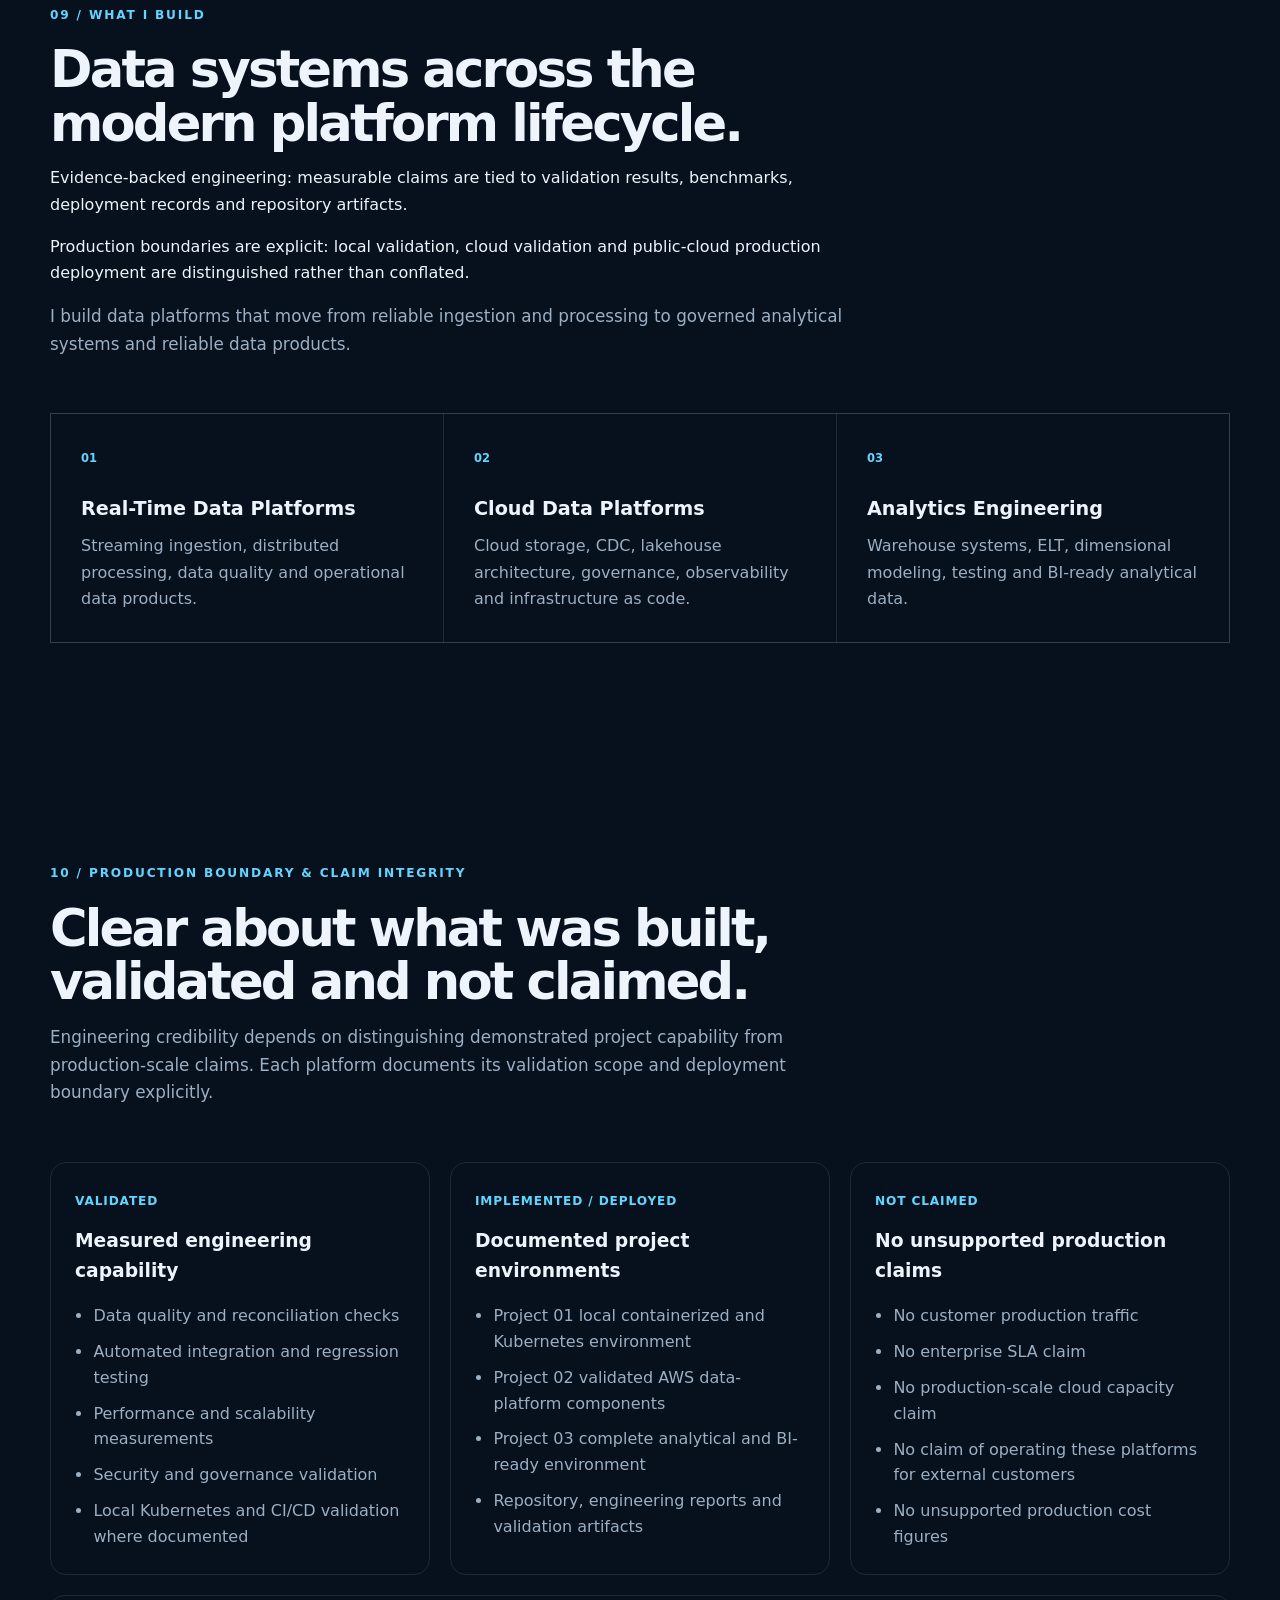
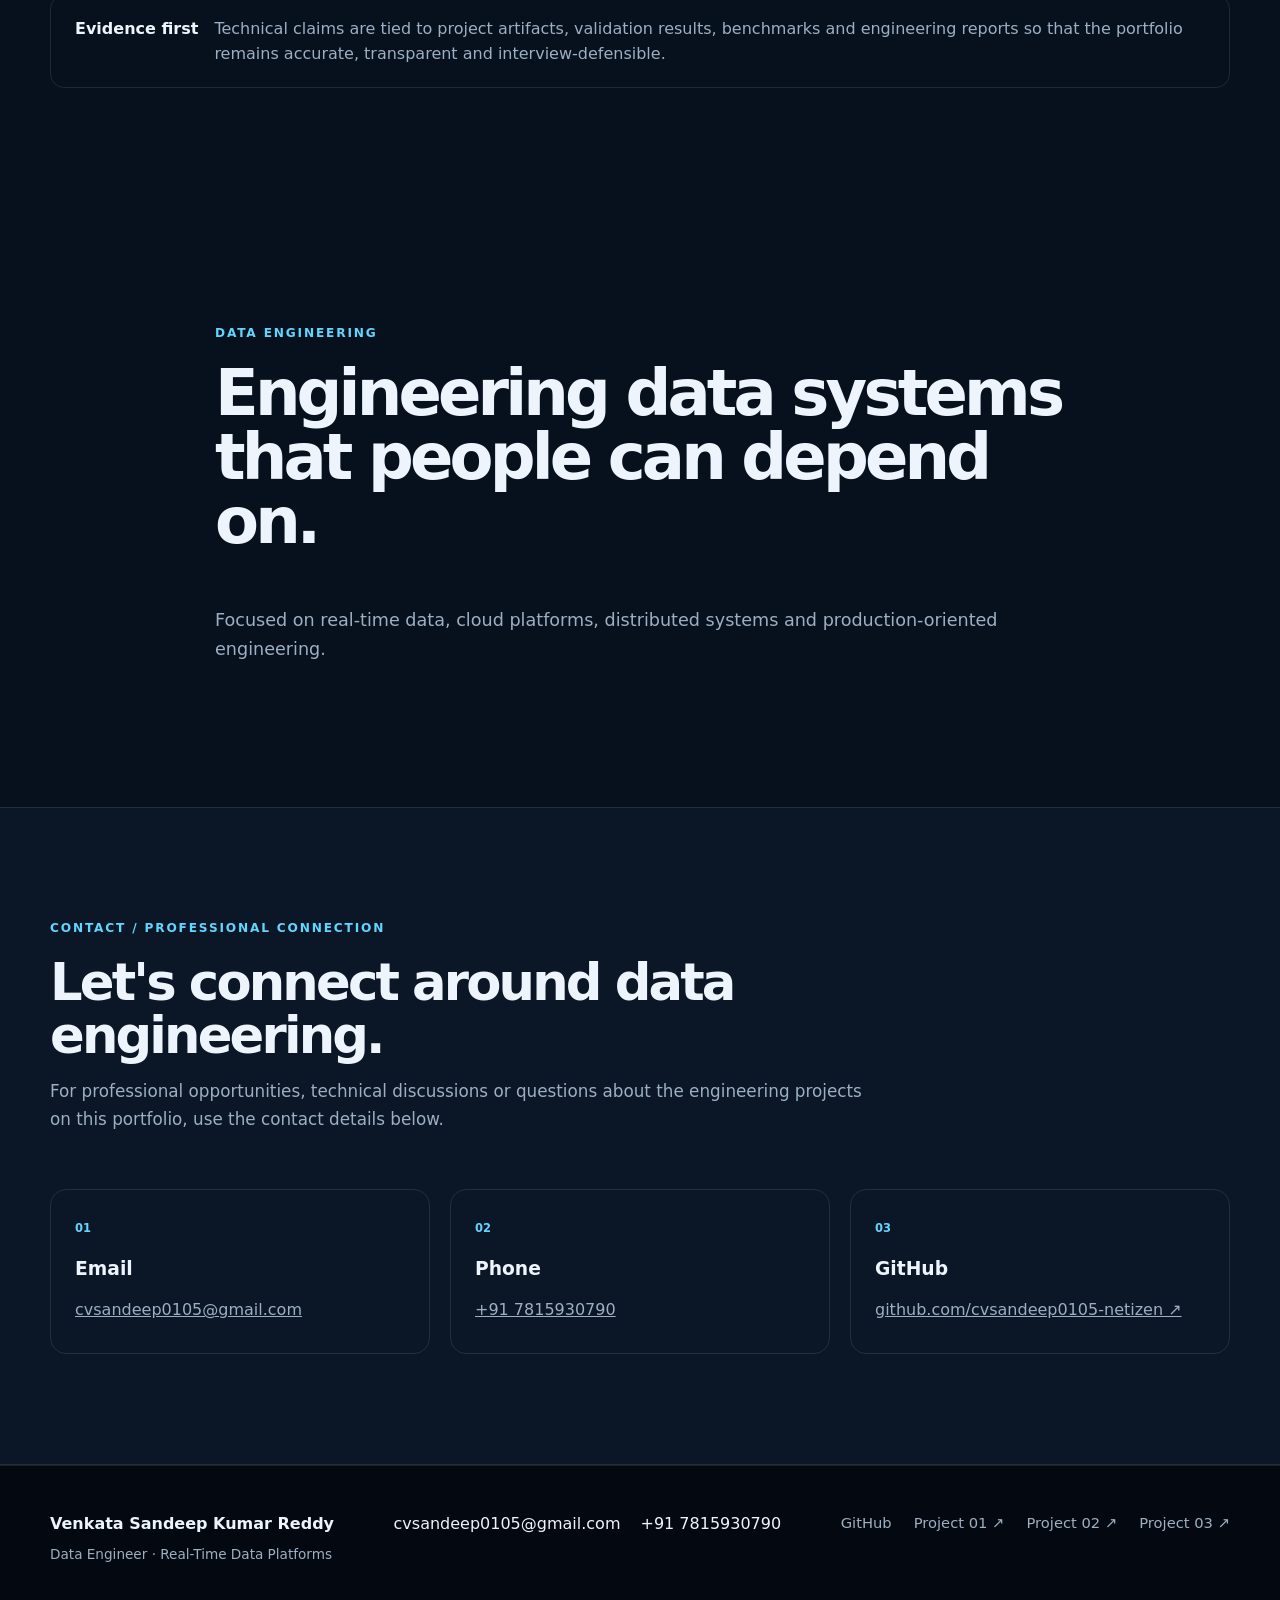
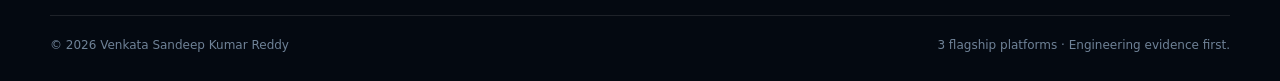
==== commit effd8570: "feat: finalize portfolio homepage and project status" ====
--- a/index.html
+++ b/index.html
@@ -1,4 +1,4 @@
-﻿<!doctype html>
+<!doctype html>
 <html lang="en">
 <head>
   <meta charset="utf-8">
@@ -34,22 +34,24 @@
           <p class="eyebrow">DATA ENGINEERING &bull; STREAMING &bull; CLOUD &bull; ANALYTICS ENGINEERING</p>
 
           <h1>
-            Building data platforms that are
-            <span>reliable, scalable and production-oriented.</span>
+            Building reliable data platforms,
+            <span>from streaming to analytics.</span>
           </h1>
 
           <p class="hero-copy">
-            I'm Venkata Sandeep Kumar Reddy, a Data Engineer focused on
-            real-time data platforms, distributed processing, cloud data
-            engineering and production-oriented data systems.
-          </p>
-
+            I'm Venkata Sandeep Kumar Reddy, a Data Engineer focused on cloud
+            data platforms, real-time streaming, distributed processing, and
+            analytics engineering. I build data systems with an emphasis on
+            architecture, data quality, automated testing, and measurable
+            engineering outcomes.
+          </p>
           <div class="hero-actions">
             <a class="button primary" href="#projects">Explore flagship projects</a>
             <a class="button secondary" href="https://github.com/cvsandeep0105-netizen" target="_blank" rel="noopener">GitHub profile &#8599;</a>
-          <a class="button secondary" href="mailto:cvsandeep0105@gmail.com">Email me &#9993;</a>
-<a class="button secondary" href="https://www.linkedin.com/in/sandeep-reddy-1a9092386" target="_blank" rel="noopener">LinkedIn &#8599;</a>
-<a class="button primary" href="resume.pdf" target="_blank" rel="noopener">Download Resume &#8595;</a></div>
+            <a class="button secondary" href="mailto:cvsandeep0105@gmail.com">Email me &#9993;</a>
+            <a class="button secondary" href="https://www.linkedin.com/in/sandeep-reddy-1a9092386" target="_blank" rel="noopener">LinkedIn &#8599;</a>
+            <a class="button primary" href="resume.pdf" target="_blank" rel="noopener">Download Resume &#8595;</a>
+          </div>
 
           <div class="hero-proof">
             <div>
@@ -159,6 +161,7 @@
         </div>
       </div>
     </section>
+
     <section id="work" class="section">
       <div class="container">
         <div class="section-heading">
@@ -282,7 +285,6 @@
         </div>
       </div>
     </section>
-
     <section id="capabilities" class="section">
       <div class="container">
         <div class="section-heading">
@@ -372,37 +374,41 @@
         </div>
 
         <div class="roadmap-grid">
-  <article class="roadmap-card active">
-    <span class="status">COMPLETE / FROZEN</span>
-    <h3>01 &#8212; Enterprise AI-Powered Real-Time EV Fleet Data Platform</h3>
-    <p class="project-focus">Real-Time Data Engineering &#8226; Streaming &#8226; AI-Enabled Systems</p>
-    <p>Production-oriented EV telemetry platform spanning ingestion, streaming, distributed processing, storage, APIs, ML, Kubernetes and CI/CD.</p>
-      <p class="project-business"><strong>Business value:</strong> Turns high-volume EV telemetry into reliable operational data and anomaly signals that can support fleet monitoring and downstream analytics.</p>
-    <div class="project-tech"><span>Python</span><span>Kafka</span><span>Spark</span><span>PostgreSQL</span><span>FastAPI</span><span>Kubernetes</span></div>
-    <div class="project-evidence"><strong>Evidence:</strong> 98M+ telemetry records &#8226; F1 0.8619 &#8226; API p95 77 ms &#8226; 20/20 benchmark</div>
-    <div class="project-links"><a href="https://github.com/cvsandeep0105-netizen/enterprise-ai-real-time-ev-fleet-data-platform" target="_blank" rel="noopener">GitHub &#8599;</a><a href="engineering-report.html">Engineering report &#8594;</a></div>
-  </article>
-  <article class="roadmap-card active">
-    <span class="status">COMPLETE / FROZEN</span>
-    <h3>02 &#8212; Cloud-Native Lakehouse, CDC &amp; AI-Ready Data Platform</h3>
-    <p class="project-focus">Cloud Data Engineering &#8226; Lakehouse &#8226; CDC</p>
-    <p>Cloud-native AWS data platform covering CDC, lakehouse engineering, incremental processing, data quality, governance, security, observability and AI-enabled data engineering.</p>
-      <p class="project-business"><strong>Business value:</strong> Turns operational data and change events into governed, replayable lakehouse datasets that support reliable downstream analytics and AI-ready data workflows.</p>
-    <div class="project-tech"><span>AWS</span><span>Terraform</span><span>Iceberg</span><span>CDC</span><span>Spark</span><span>Lakehouse</span></div>
-    <div class="project-evidence"><strong>Evidence:</strong> 15/15 automated tests &#8226; 63/63 DQ checks &#8226; 60/60 reconciliation checks &#8226; 6 Gold products</div>
-    <div class="project-links"><a href="https://github.com/cvsandeep0105-netizen/cloud-native-lakehouse-cdc-platform" target="_blank" rel="noopener">GitHub &#8599;</a><a href="project02-engineering-report.html">Engineering report &#8594;</a></div>
-  </article>
-  <article class="roadmap-card active">
-    <span class="status">COMPLETE / FROZEN</span>
-    <h3>03 &#8212; RetailIQ Modern Data Warehouse &amp; Analytics Engineering Platform</h3>
-    <p class="project-focus">Analytics Engineering &#8226; ELT &#8226; Data Warehousing &#8226; BI</p>
-    <p>Modern analytical platform covering dimensional modeling, ELT, analytics engineering, data marts, semantic business layers, analytical SQL, data quality, testing, governance, performance and BI-ready products.</p>
-      <p class="project-business"><strong>Business value:</strong> Turns raw e-commerce data into governed analytical models and BI-ready products that support consistent reporting, customer analysis, product analysis and fulfillment insights.</p>
-    <div class="project-tech"><span>PostgreSQL</span><span>SQL</span><span>ELT</span><span>Dimensional Modeling</span><span>Data Marts</span><span>BI</span></div>
-    <div class="project-evidence"><strong>Evidence:</strong> 34/34 DQ checks &#8226; 9/9 cost checks &#8226; 17/17 DB E2E checks &#8226; 6-page dashboard</div>
-    <div class="project-links"><a href="https://github.com/cvsandeep0105-netizen/retailiq-modern-data-warehouse" target="_blank" rel="noopener">GitHub &#8599;</a><a href="project03-engineering-report.html">Engineering report &#8594;</a></div>
-  </article>
-</div></section>
+          <article class="roadmap-card active">
+            <span class="status">COMPLETE / FROZEN</span>
+            <h3>01 &#8212; Enterprise AI-Powered Real-Time EV Fleet Data Platform</h3>
+            <p class="project-focus">Real-Time Data Engineering &#8226; Streaming &#8226; AI-Enabled Systems</p>
+            <p>Production-oriented EV telemetry platform spanning ingestion, streaming, distributed processing, storage, APIs, ML, Kubernetes and CI/CD.</p>
+            <p class="project-business"><strong>Business value:</strong> Turns high-volume EV telemetry into reliable operational data and anomaly signals that can support fleet monitoring and downstream analytics.</p>
+            <div class="project-tech"><span>Python</span><span>Kafka</span><span>Spark</span><span>PostgreSQL</span><span>FastAPI</span><span>Kubernetes</span></div>
+            <div class="project-evidence"><strong>Evidence:</strong> 98M+ telemetry records &#8226; F1 0.8619 &#8226; API p95 77 ms &#8226; 20/20 benchmark</div>
+            <div class="project-links"><a href="https://github.com/cvsandeep0105-netizen/enterprise-ai-real-time-ev-fleet-data-platform" target="_blank" rel="noopener">GitHub &#8599;</a><a href="engineering-report.html">Engineering report &#8594;</a></div>
+          </article>
+
+          <article class="roadmap-card active">
+            <span class="status">ENGINEERING COMPLETE / ACCEPTANCE PENDING</span>
+            <h3>02 &#8212; Cloud-Native Lakehouse, CDC &amp; AI-Ready Data Platform</h3>
+            <p class="project-focus">Cloud Data Engineering &#8226; Lakehouse &#8226; CDC</p>
+            <p>Cloud-native AWS data platform covering CDC, lakehouse engineering, incremental processing, data quality, governance, security, observability and AI-enabled data engineering.</p>
+            <p class="project-business"><strong>Business value:</strong> Turns operational data and change events into governed, replayable lakehouse datasets that support reliable downstream analytics and AI-ready data workflows.</p>
+            <div class="project-tech"><span>AWS</span><span>Terraform</span><span>Iceberg</span><span>CDC</span><span>Spark</span><span>Lakehouse</span></div>
+            <div class="project-evidence"><strong>Evidence:</strong> 15/15 automated tests &#8226; 63/63 DQ checks &#8226; 60/60 reconciliation checks &#8226; 6 Gold products</div>
+            <div class="project-links"><a href="https://github.com/cvsandeep0105-netizen/cloud-native-lakehouse-cdc-platform" target="_blank" rel="noopener">GitHub &#8599;</a><a href="project02-engineering-report.html">Engineering report &#8594;</a></div>
+          </article>
+
+          <article class="roadmap-card active">
+            <span class="status">COMPLETE / FROZEN</span>
+            <h3>03 &#8212; RetailIQ Modern Data Warehouse &amp; Analytics Engineering Platform</h3>
+            <p class="project-focus">Data Warehousing &#8226; dbt &#8226; ELT &#8226; Analytics Engineering &#8226; BI</p>
+            <p>An Olist e-commerce analytical platform combining dimensional modeling, reusable SQL transformations, warehouse facts and dimensions, data marts, semantic models, automated testing and BI-ready data products.</p>
+            <p class="project-business"><strong>Business value:</strong> Converts operational e-commerce data into tested analytical models supporting consistent sales, customer, product and fulfillment reporting.</p>
+            <div class="project-tech"><span>PostgreSQL</span><span>SQL</span><span>dbt Core</span><span>Dimensional Modeling</span><span>Data Quality</span><span>BI</span></div>
+            <div class="project-evidence"><strong>Evidence:</strong> 178/178 local dbt build nodes passed &#8226; 141 dbt data tests passed &#8226; 9/9 integration tests passed &#8226; 9/9 cost-engineering checks passed &#8226; 6-page Streamlit dashboard</div>
+            <div class="project-links"><a href="https://github.com/cvsandeep0105-netizen/retailiq-modern-data-warehouse" target="_blank" rel="noopener">GitHub &#8599;</a><a href="project03-engineering-report.html">Engineering report &#8594;</a></div>
+          </article>
+        </div>
+      </div>
+    </section>
 
     <section id="capability-matrix" class="section section-alt">
       <div class="container">
@@ -418,38 +424,38 @@
 
         <div class="capability-table-wrap">
           <table class="capability-table">
-  <thead>
-    <tr>
-      <th>Engineering Capability</th>
-      <th>Project 01</th>
-      <th>Project 02</th>
-      <th>Project 03</th>
-    </tr>
-  </thead>
-  <tbody>
-    <tr><td>Data ingestion</td><td>&#10003;</td><td>&#10003;</td><td>&#10003;</td></tr>
-    <tr><td>Real-time streaming</td><td>&#10003;</td><td>&#8212;</td><td>&#8212;</td></tr>
-    <tr><td>Distributed processing</td><td>&#10003;</td><td>&#10003;</td><td>&#8212;</td></tr>
-    <tr><td>Cloud / AWS</td><td>&#8212;</td><td>&#10003;</td><td>&#8212;</td></tr>
-    <tr><td>CDC</td><td>&#8212;</td><td>&#10003;</td><td>&#8212;</td></tr>
-    <tr><td>Lakehouse</td><td>&#8212;</td><td>&#10003;</td><td>&#8212;</td></tr>
-    <tr><td>Data warehousing</td><td>&#8212;</td><td>&#8212;</td><td>&#10003;</td></tr>
-    <tr><td>Dimensional modeling</td><td>&#8212;</td><td>&#8212;</td><td>&#10003;</td></tr>
-    <tr><td>ELT / Analytics Engineering</td><td>&#8212;</td><td>&#8212;</td><td>&#10003;</td></tr>
-    <tr><td>Data quality</td><td>&#10003;</td><td>&#10003;</td><td>&#10003;</td></tr>
-    <tr><td>Governance &amp; security</td><td>&#10003;</td><td>&#10003;</td><td>&#10003;</td></tr>
-    <tr><td>Testing &amp; validation</td><td>&#10003;</td><td>&#10003;</td><td>&#10003;</td></tr>
-    <tr><td>Observability</td><td>&#10003;</td><td>&#10003;</td><td>&#10003;</td></tr>
-    <tr><td>Performance engineering</td><td>&#10003;</td><td>&#10003;</td><td>&#10003;</td></tr>
-    <tr><td>CI/CD &amp; engineering quality</td><td>&#10003;</td><td>&#10003;</td><td>&#10003;</td></tr>
-    <tr><td>AI-enabled data systems</td><td>&#10003;</td><td>&#10003;</td><td>&#8212;</td></tr>
-    <tr><td>BI / analytical products</td><td>&#10003;</td><td>&#10003;</td><td>&#10003;</td></tr>
-  </tbody>
-</table>
-        </div>
-      </div>
-    </section>
-        <section id="architecture-decisions" class="section architecture-decisions">
+            <thead>
+              <tr>
+                <th>Engineering Capability</th>
+                <th>Project 01</th>
+                <th>Project 02</th>
+                <th>Project 03</th>
+              </tr>
+            </thead>
+            <tbody>
+              <tr><td>Data ingestion</td><td>&#10003;</td><td>&#10003;</td><td>&#10003;</td></tr>
+              <tr><td>Real-time streaming</td><td>&#10003;</td><td>&#8212;</td><td>&#8212;</td></tr>
+              <tr><td>Distributed processing</td><td>&#10003;</td><td>&#10003;</td><td>&#8212;</td></tr>
+              <tr><td>Cloud / AWS</td><td>&#8212;</td><td>&#10003;</td><td>&#8212;</td></tr>
+              <tr><td>CDC</td><td>&#8212;</td><td>&#10003;</td><td>&#8212;</td></tr>
+              <tr><td>Lakehouse</td><td>&#8212;</td><td>&#10003;</td><td>&#8212;</td></tr>
+              <tr><td>Data warehousing</td><td>&#8212;</td><td>&#8212;</td><td>&#10003;</td></tr>
+              <tr><td>Dimensional modeling</td><td>&#8212;</td><td>&#8212;</td><td>&#10003;</td></tr>
+              <tr><td>ELT / Analytics Engineering</td><td>&#8212;</td><td>&#8212;</td><td>&#10003;</td></tr>
+              <tr><td>Data quality</td><td>&#10003;</td><td>&#10003;</td><td>&#10003;</td></tr>
+              <tr><td>Governance &amp; security</td><td>&#10003;</td><td>&#10003;</td><td>&#10003;</td></tr>
+              <tr><td>Testing &amp; validation</td><td>&#10003;</td><td>&#10003;</td><td>&#10003;</td></tr>
+              <tr><td>Observability</td><td>&#10003;</td><td>&#10003;</td><td>&#10003;</td></tr>
+              <tr><td>Performance engineering</td><td>&#10003;</td><td>&#10003;</td><td>&#10003;</td></tr>
+              <tr><td>CI/CD &amp; engineering quality</td><td>&#10003;</td><td>&#10003;</td><td>&#10003;</td></tr>
+              <tr><td>AI-enabled data systems</td><td>&#10003;</td><td>&#10003;</td><td>&#8212;</td></tr>
+              <tr><td>BI / analytical products</td><td>&#10003;</td><td>&#10003;</td><td>&#10003;</td></tr>
+            </tbody>
+          </table>
+        </div>
+      </div>
+    </section>
+    <section id="architecture-decisions" class="section architecture-decisions">
       <div class="container">
         <div class="section-heading">
           <p class="eyebrow">07 / ARCHITECTURE &amp; ENGINEERING DECISIONS</p>
@@ -488,7 +494,6 @@
                 <span class="flow-node highlight">PostgreSQL / AI / API</span>
               </div>
             </div>
-
             <p>
               <strong>Engineering reasoning:</strong> Streaming architecture was chosen
               because telemetry arrives continuously and requires decoupled ingestion,
@@ -522,7 +527,6 @@
                 <span class="flow-node highlight">Glue / Athena</span>
               </div>
             </div>
-
             <p>
               <strong>Engineering reasoning:</strong> The lakehouse pattern separates
               immutable raw data from managed analytical layers while supporting
@@ -538,9 +542,10 @@
               structures that business users and BI products can consume efficiently.
             </p>
             <p>
-              <strong>Architecture:</strong> Raw and staging layers feed dimensional models,
-              incremental transformations, analytics engineering models, data marts and
-              BI-ready products.
+              <strong>Architecture:</strong> Raw and staging data feed dimensional warehouse
+              models, reusable dbt transformations, analytical marts and semantic models.
+              The tested daily metrics model uses a full table rebuild to preserve
+              correctness for historical corrections and deleted-date scenarios.
             </p>
             <div class="architecture-visual" aria-label="Project 03 architecture flow">
               <div class="flow-label">Architecture flow</div>
@@ -556,7 +561,6 @@
                 <span class="flow-node highlight">Semantic / BI</span>
               </div>
             </div>
-
             <p>
               <strong>Engineering reasoning:</strong> Warehouse and dimensional modeling
               were used to establish consistent business entities, reusable metrics,
@@ -581,6 +585,7 @@
         </div>
       </div>
     </section>
+
     <section id="evidence-results" class="section evidence-results">
       <div class="container">
         <div class="section-heading">
@@ -645,18 +650,18 @@
             <span class="number">03 / MODERN WAREHOUSE</span>
             <h3>BI-ready analytical platform</h3>
             <p>
-              Project 03 transformed the Olist e-commerce dataset through raw,
-              staging, dimensional modeling, ELT, analytics engineering, data marts
-              and BI-ready products with documented testing and governance.
+              Project 03 transforms Olist e-commerce data through warehouse and dimensional
+              models, dbt-based SQL transformations, analytical marts and BI-ready products.
+              The full local dbt build passed all 178 dbt nodes: 36 models, 1 snapshot and 141 tests.
             </p>
             <div class="evidence-metrics">
               <div>
+                <strong>178 / 178</strong>
+                <span>local dbt build nodes passed</span>
+              </div>
+              <div>
                 <strong>34 / 34</strong>
-                <span>DQ checks passed</span>
-              </div>
-              <div>
-                <strong>9 / 9</strong>
-                <span>integration tests</span>
+                <span>existing data-quality checks passed</span>
               </div>
               <div>
                 <strong>4</strong>
@@ -676,7 +681,8 @@
         </div>
       </div>
     </section>
-<section class="section">
+
+    <section class="section">
       <div class="container">
         <div class="section-heading">
           <p class="eyebrow">09 / WHAT I BUILD</p>
@@ -701,13 +707,11 @@
             <h3>Real-Time Data Platforms</h3>
             <p>Streaming ingestion, distributed processing, data quality and operational data products.</p>
           </article>
-
           <article>
             <span class="number">02</span>
             <h3>Cloud Data Platforms</h3>
             <p>Cloud storage, CDC, lakehouse architecture, governance, observability and infrastructure as code.</p>
           </article>
-
           <article>
             <span class="number">03</span>
             <h3>Analytics Engineering</h3>
@@ -716,6 +720,7 @@
         </div>
       </div>
     </section>
+
     <section class="section production-boundary">
       <div class="container">
         <div class="section-heading">
@@ -775,6 +780,7 @@
         </div>
       </div>
     </section>
+
     <section class="section closing">
       <div class="container closing-inner">
         <p class="eyebrow">DATA ENGINEERING</p>
@@ -788,51 +794,57 @@
 
   </main>
 
-      <section id="contact" class="section section-alt">
-      <div class="container">
-        <div class="section-heading">
-          <p class="eyebrow">CONTACT / PROFESSIONAL CONNECTION</p>
-          <h2>Let's connect around data engineering.</h2>
-          <p>
-            For professional opportunities, technical discussions or questions
-            about the engineering projects on this portfolio, use the contact
-            details below.
-          </p>
-        </div>
-
-        <div class="about-grid">
-          <article>
-            <span class="number">01</span>
-            <h3>Email</h3>
-            <p><a href="mailto:cvsandeep0105@gmail.com">cvsandeep0105@gmail.com</a></p>
-          </article>
-
-          <article>
-            <span class="number">02</span>
-            <h3>Phone</h3>
-            <p><a href="tel:+917815930790">+91 7815930790</a></p>
-          </article>
-
-          <article>
-            <span class="number">03</span>
-            <h3>GitHub</h3>
-            <p><a href="https://github.com/cvsandeep0105-netizen" target="_blank" rel="noopener">github.com/cvsandeep0105-netizen &#8599;</a></p>
-          </article>
-        </div>
-      </div>
-    </section>
-
-    <footer class="footer">
+  <section id="contact" class="section section-alt">
+    <div class="container">
+      <div class="section-heading">
+        <p class="eyebrow">CONTACT / PROFESSIONAL CONNECTION</p>
+        <h2>Let's connect around data engineering.</h2>
+        <p>
+          For professional opportunities, technical discussions or questions
+          about the engineering projects on this portfolio, use the contact
+          details below.
+        </p>
+      </div>
+
+      <div class="about-grid">
+        <article>
+          <span class="number">01</span>
+          <h3>Email</h3>
+          <p><a href="mailto:cvsandeep0105@gmail.com">cvsandeep0105@gmail.com</a></p>
+        </article>
+
+        <article>
+          <span class="number">02</span>
+          <h3>Phone</h3>
+          <p><a href="tel:+917815930790">+91 7815930790</a></p>
+        </article>
+
+        <article>
+          <span class="number">03</span>
+          <h3>GitHub</h3>
+          <p><a href="https://github.com/cvsandeep0105-netizen" target="_blank" rel="noopener">github.com/cvsandeep0105-netizen &#8599;</a></p>
+        </article>
+      </div>
+    </div>
+  </section>
+
+  <footer class="footer">
     <div class="container footer-grid">
       <div>
         <strong>Venkata Sandeep Kumar Reddy</strong>
         <p>Data Engineer &middot; Real-Time Data Platforms</p>
       </div>
 
-      <div class="contact-details"><a href="mailto:cvsandeep0105@gmail.com">cvsandeep0105@gmail.com</a><a href="tel:+917815930790">+91 7815930790</a></div>
+      <div class="contact-details">
+        <a href="mailto:cvsandeep0105@gmail.com">cvsandeep0105@gmail.com</a>
+        <a href="tel:+917815930790">+91 7815930790</a>
+      </div>
+
       <div class="footer-links">
         <a href="https://github.com/cvsandeep0105-netizen" target="_blank" rel="noopener">GitHub</a>
-        <a href="https://github.com/cvsandeep0105-netizen/enterprise-ai-real-time-ev-fleet-data-platform" target="_blank" rel="noopener">Project 01 &#8599;</a><a href="https://github.com/cvsandeep0105-netizen/cloud-native-lakehouse-cdc-platform" target="_blank" rel="noopener">Project 02 &#8599;</a><a href="https://github.com/cvsandeep0105-netizen/retailiq-modern-data-warehouse" target="_blank" rel="noopener">Project 03 &#8599;</a>
+        <a href="https://github.com/cvsandeep0105-netizen/enterprise-ai-real-time-ev-fleet-data-platform" target="_blank" rel="noopener">Project 01 &#8599;</a>
+        <a href="https://github.com/cvsandeep0105-netizen/cloud-native-lakehouse-cdc-platform" target="_blank" rel="noopener">Project 02 &#8599;</a>
+        <a href="https://github.com/cvsandeep0105-netizen/retailiq-modern-data-warehouse" target="_blank" rel="noopener">Project 03 &#8599;</a>
       </div>
     </div>
 
@@ -841,7 +853,6 @@
       <span>3 flagship platforms &middot; Engineering evidence first.</span>
     </div>
   </footer>
-
   <script src="script.js"></script>
 </body>
 </html>
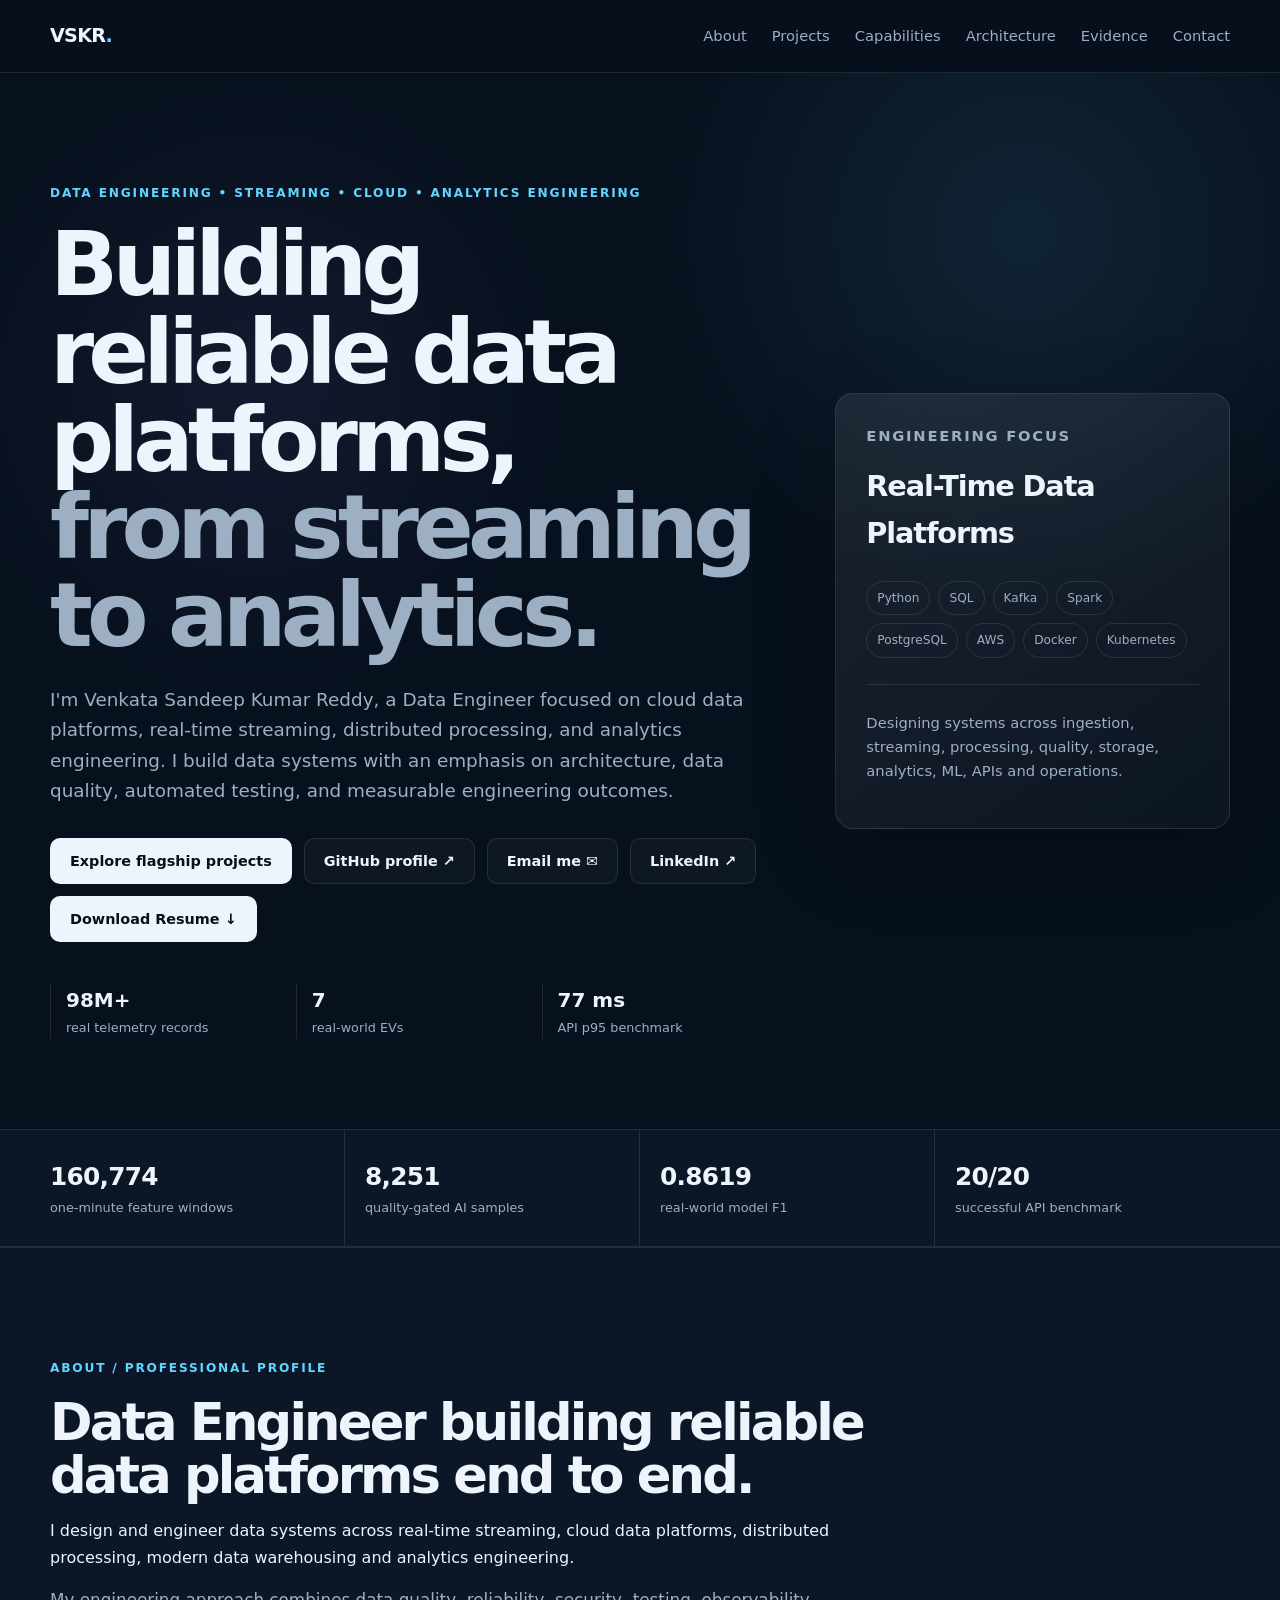
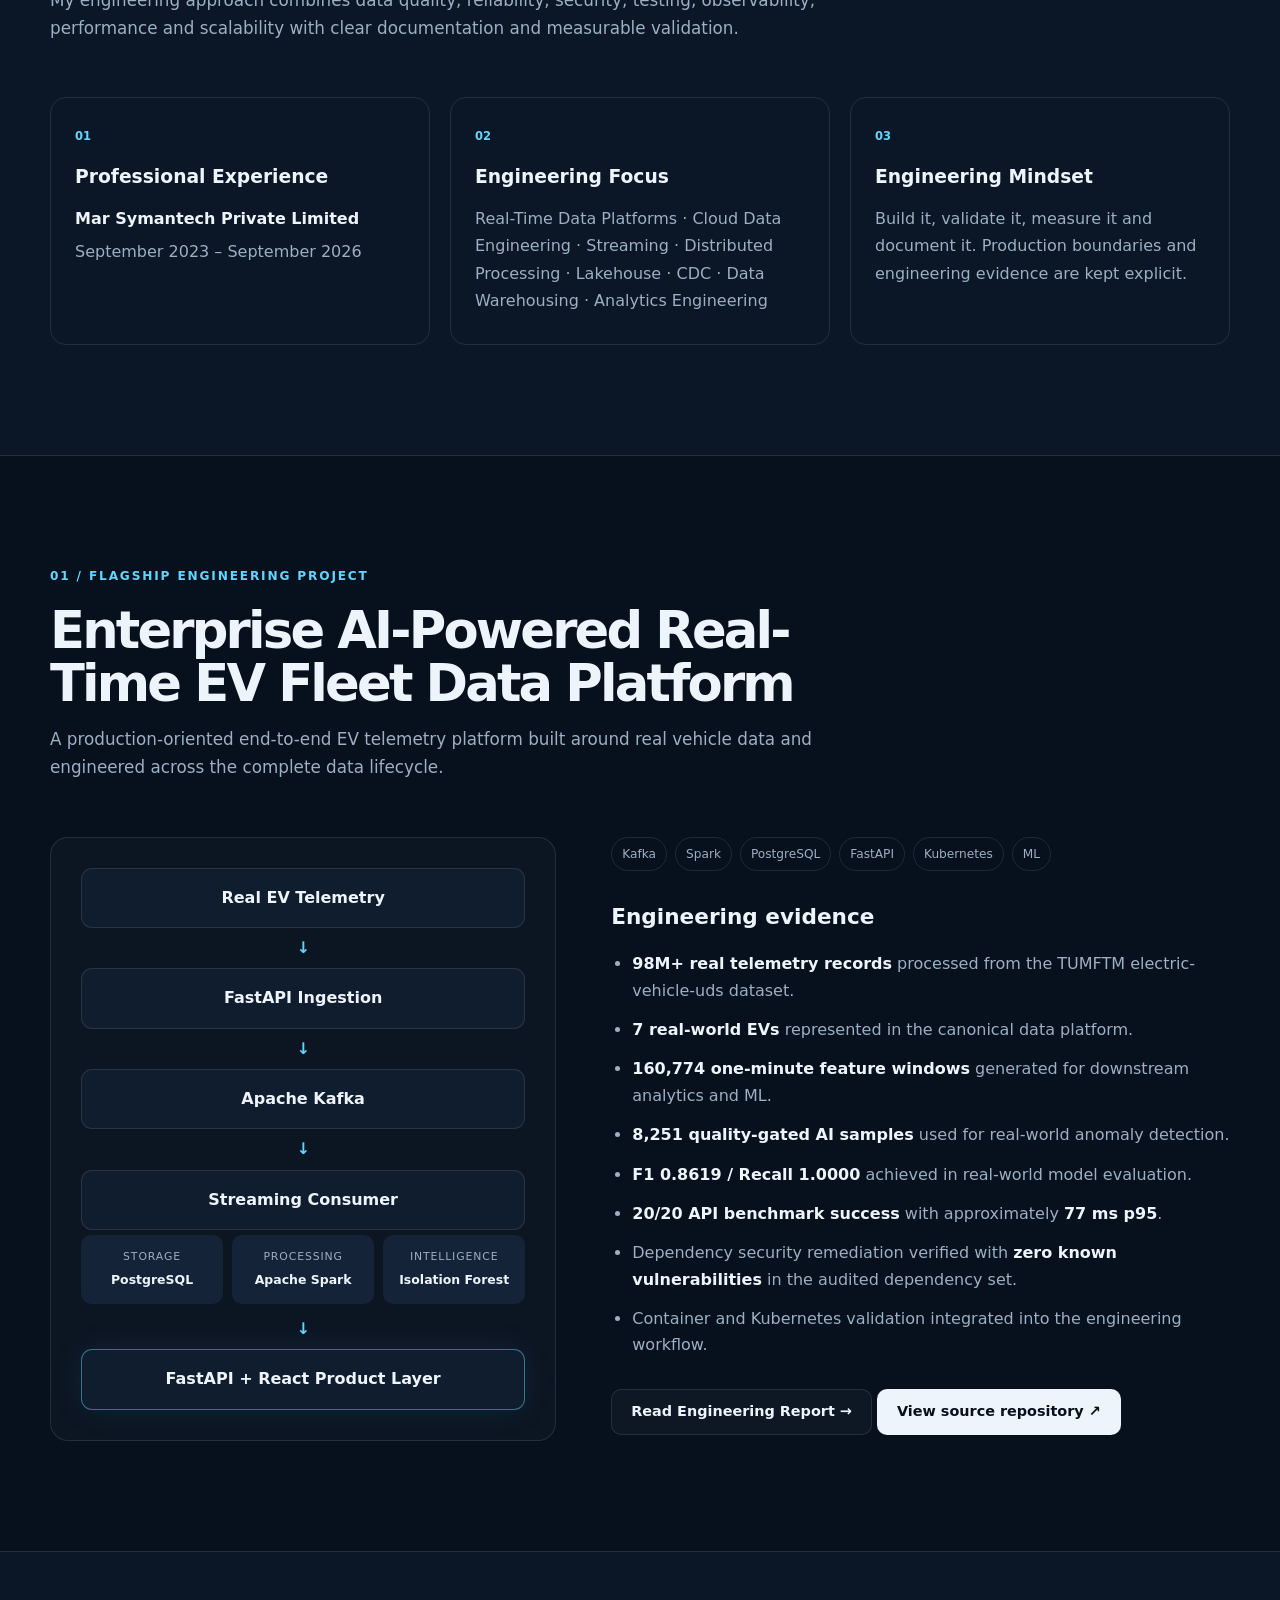
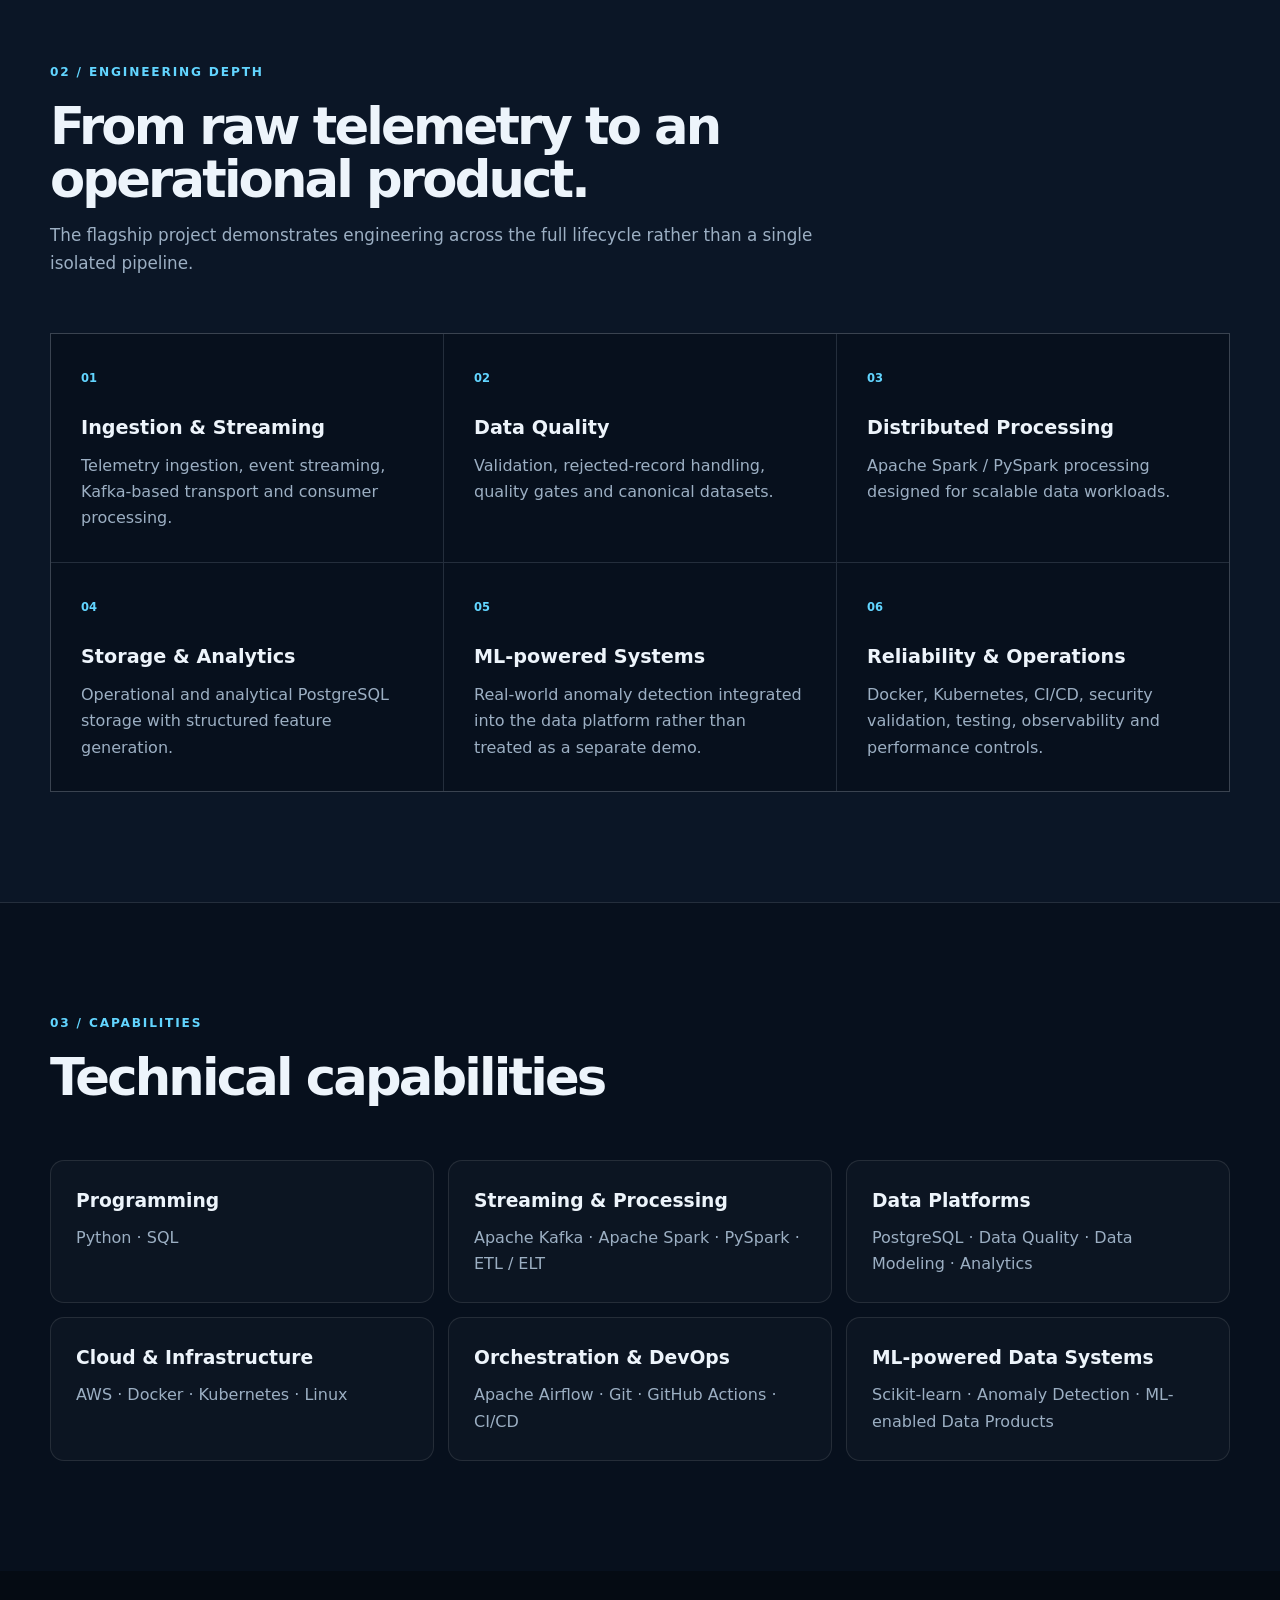
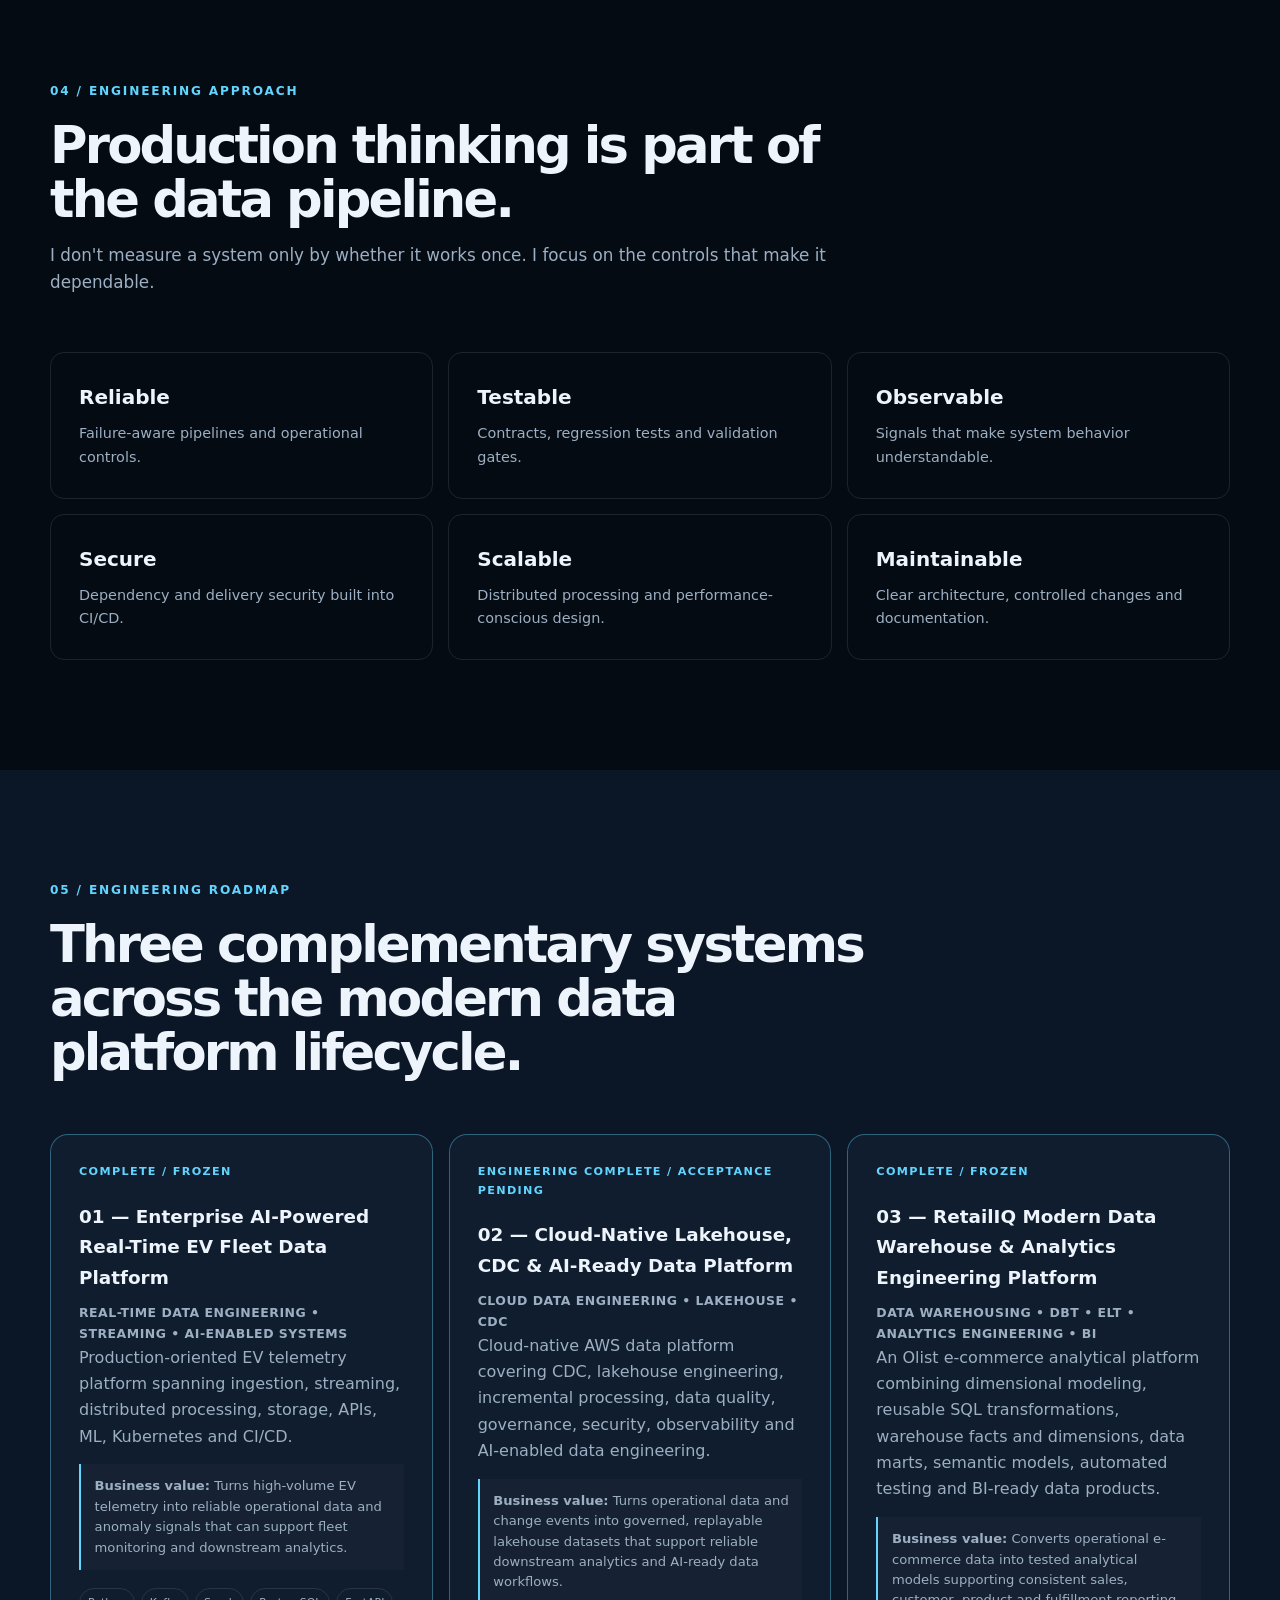
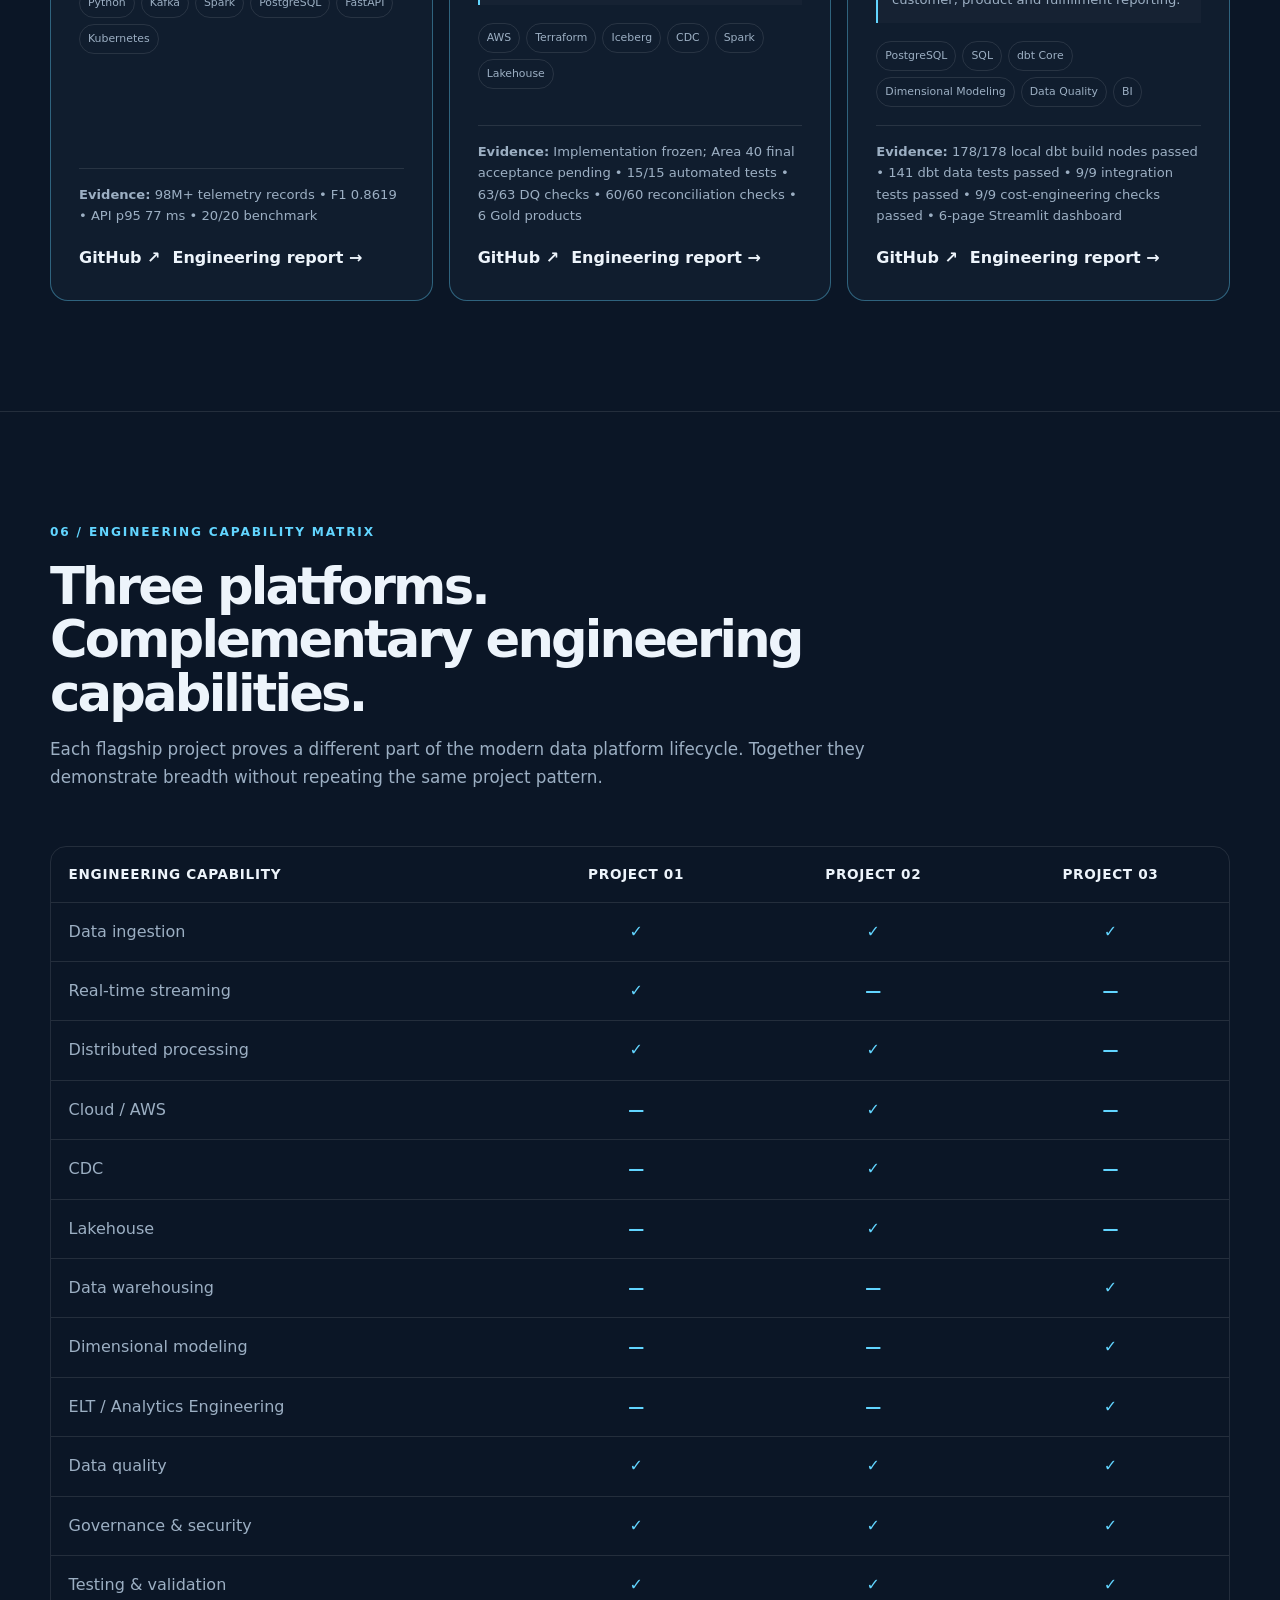
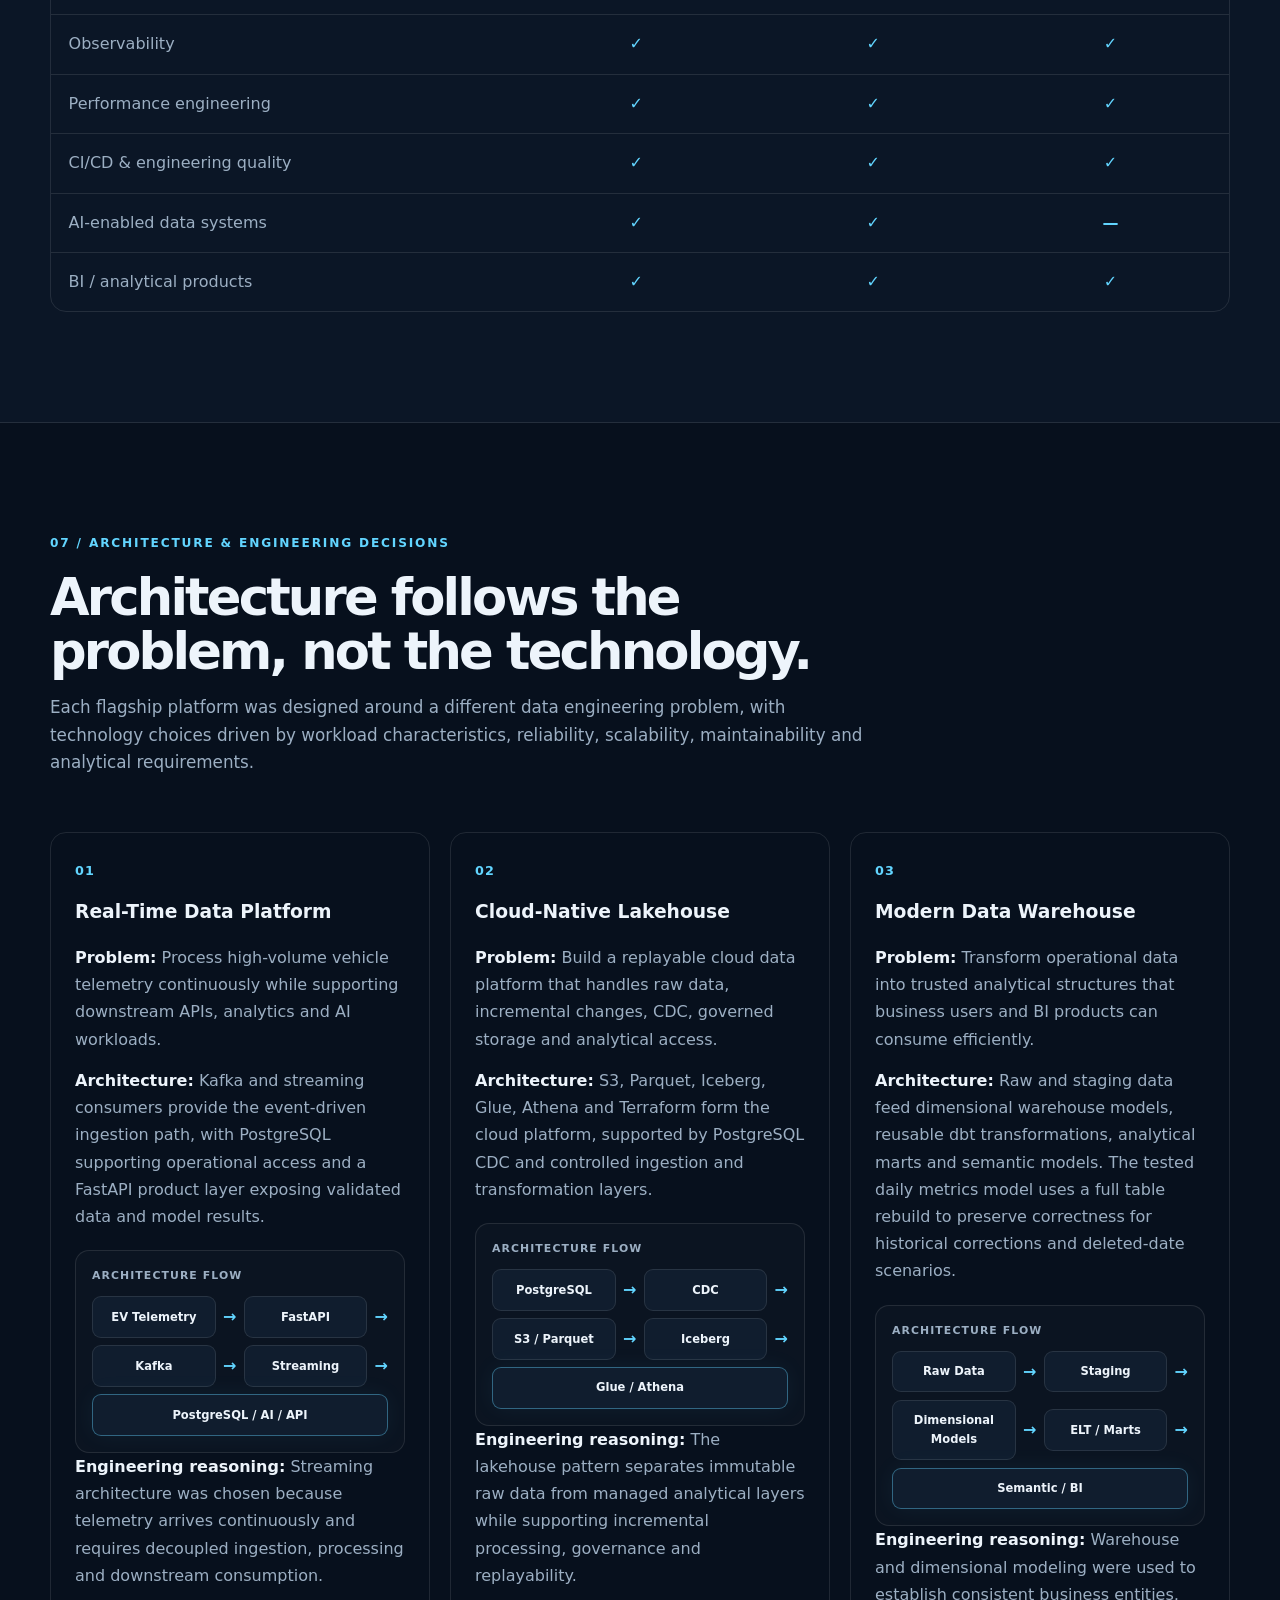
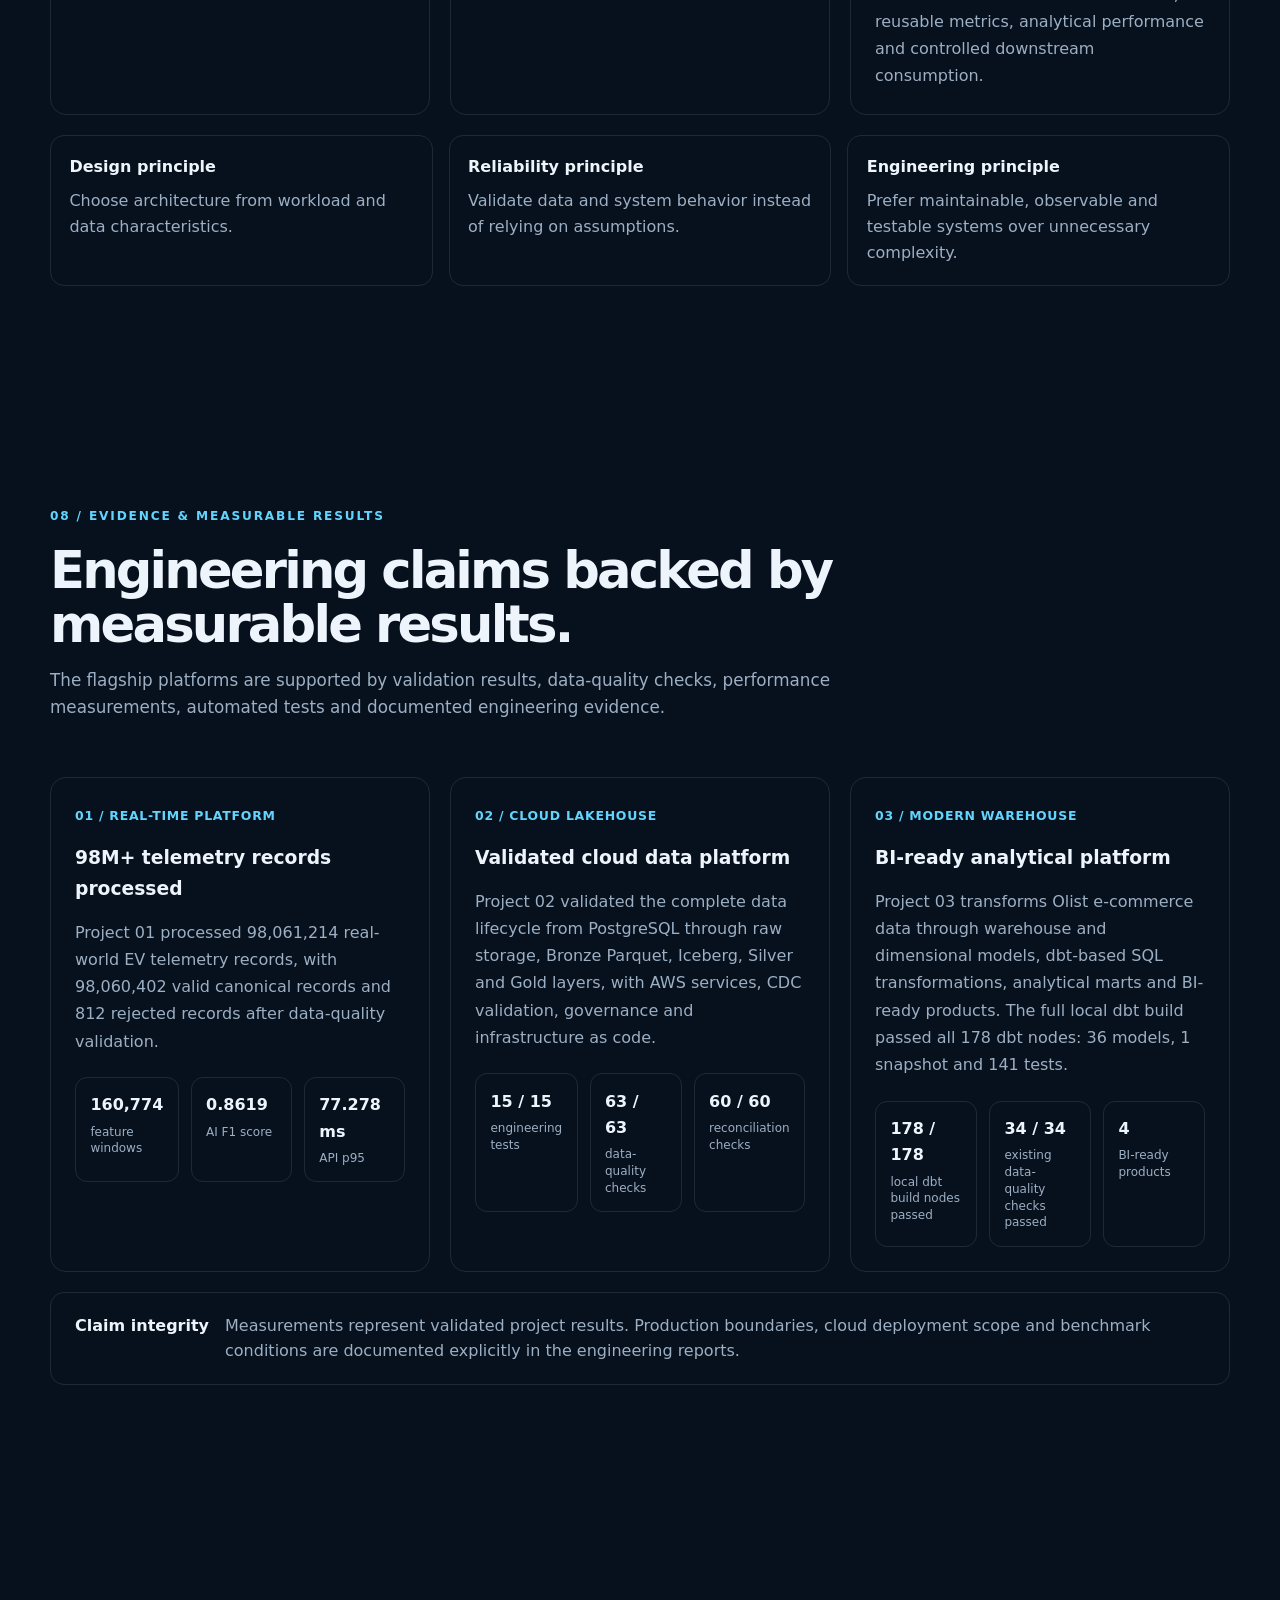
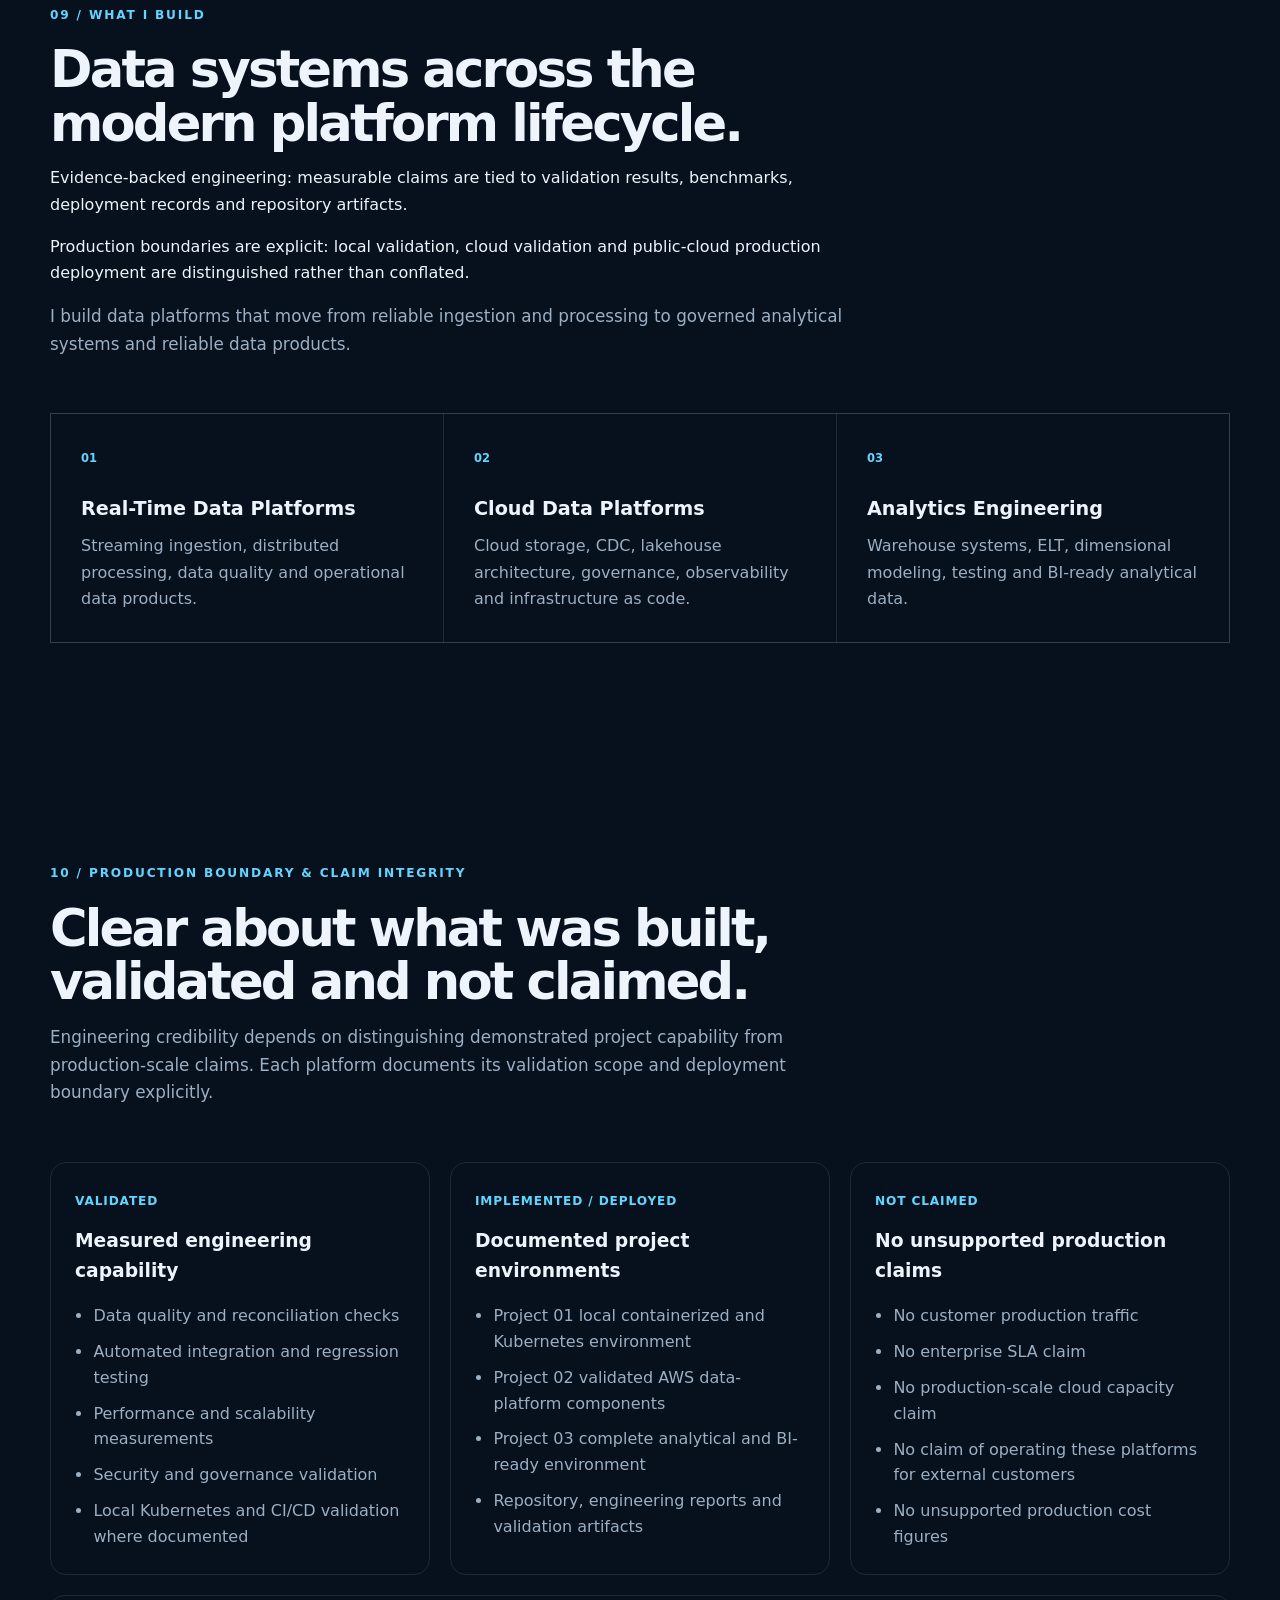
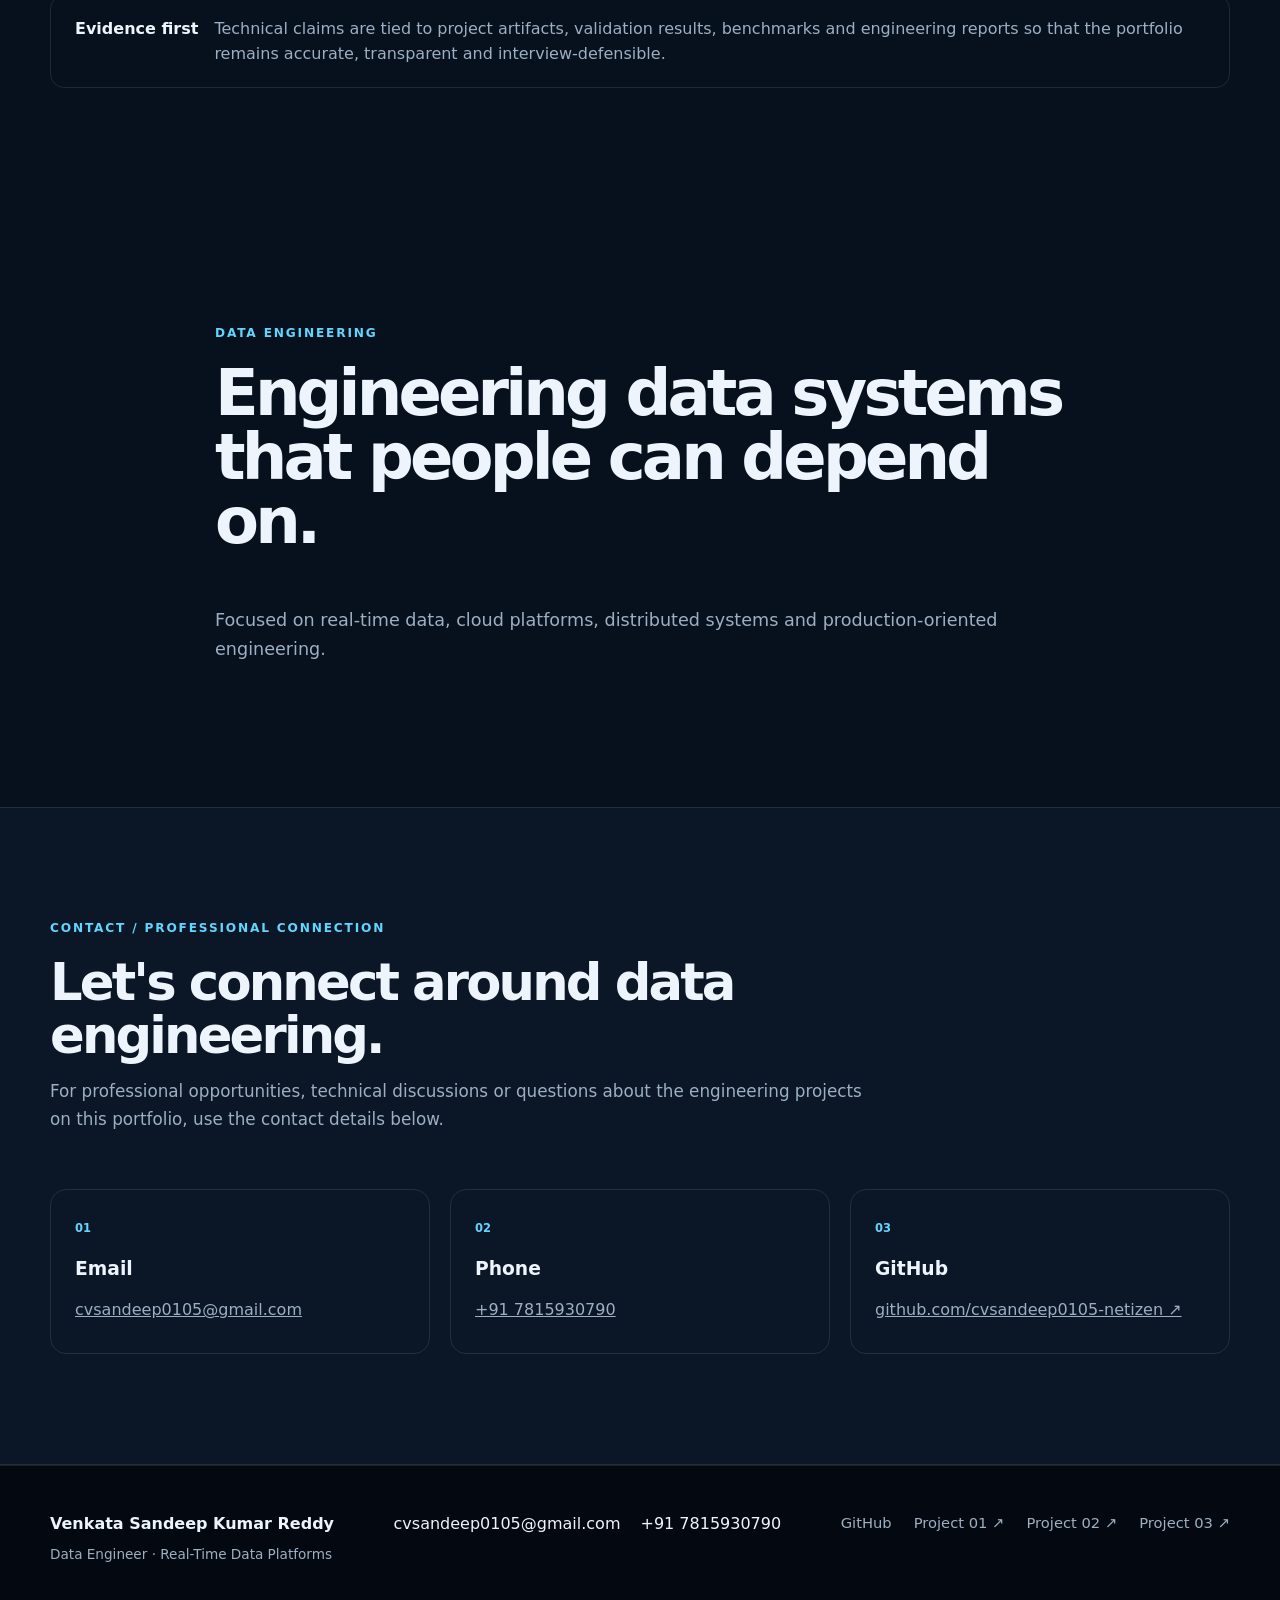
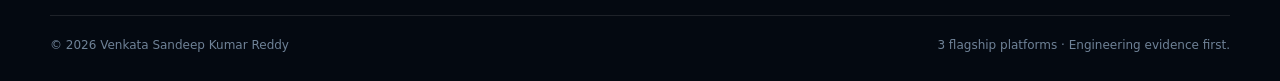
==== commit 8d162a90: "docs: update Project 02 status in portfolio" ====
--- a/index.html
+++ b/index.html
@@ -392,7 +392,7 @@
             <p>Cloud-native AWS data platform covering CDC, lakehouse engineering, incremental processing, data quality, governance, security, observability and AI-enabled data engineering.</p>
             <p class="project-business"><strong>Business value:</strong> Turns operational data and change events into governed, replayable lakehouse datasets that support reliable downstream analytics and AI-ready data workflows.</p>
             <div class="project-tech"><span>AWS</span><span>Terraform</span><span>Iceberg</span><span>CDC</span><span>Spark</span><span>Lakehouse</span></div>
-            <div class="project-evidence"><strong>Evidence:</strong> 15/15 automated tests &#8226; 63/63 DQ checks &#8226; 60/60 reconciliation checks &#8226; 6 Gold products</div>
+            <div class="project-evidence"><strong>Evidence:</strong> Implementation frozen; Area 40 final acceptance pending &#8226; 15/15 automated tests &#8226; 63/63 DQ checks &#8226; 60/60 reconciliation checks &#8226; 6 Gold products</div>
             <div class="project-links"><a href="https://github.com/cvsandeep0105-netizen/cloud-native-lakehouse-cdc-platform" target="_blank" rel="noopener">GitHub &#8599;</a><a href="project02-engineering-report.html">Engineering report &#8594;</a></div>
           </article>
 
--- a/styles.css
+++ b/styles.css
@@ -615,7 +615,10 @@
 
 @media (max-width: 900px) {
   nav {
-    display: none;
+    display: flex;
+    flex-wrap: wrap;
+    justify-content: flex-end;
+    gap: 10px 14px;
   }
 
   .hero-grid,
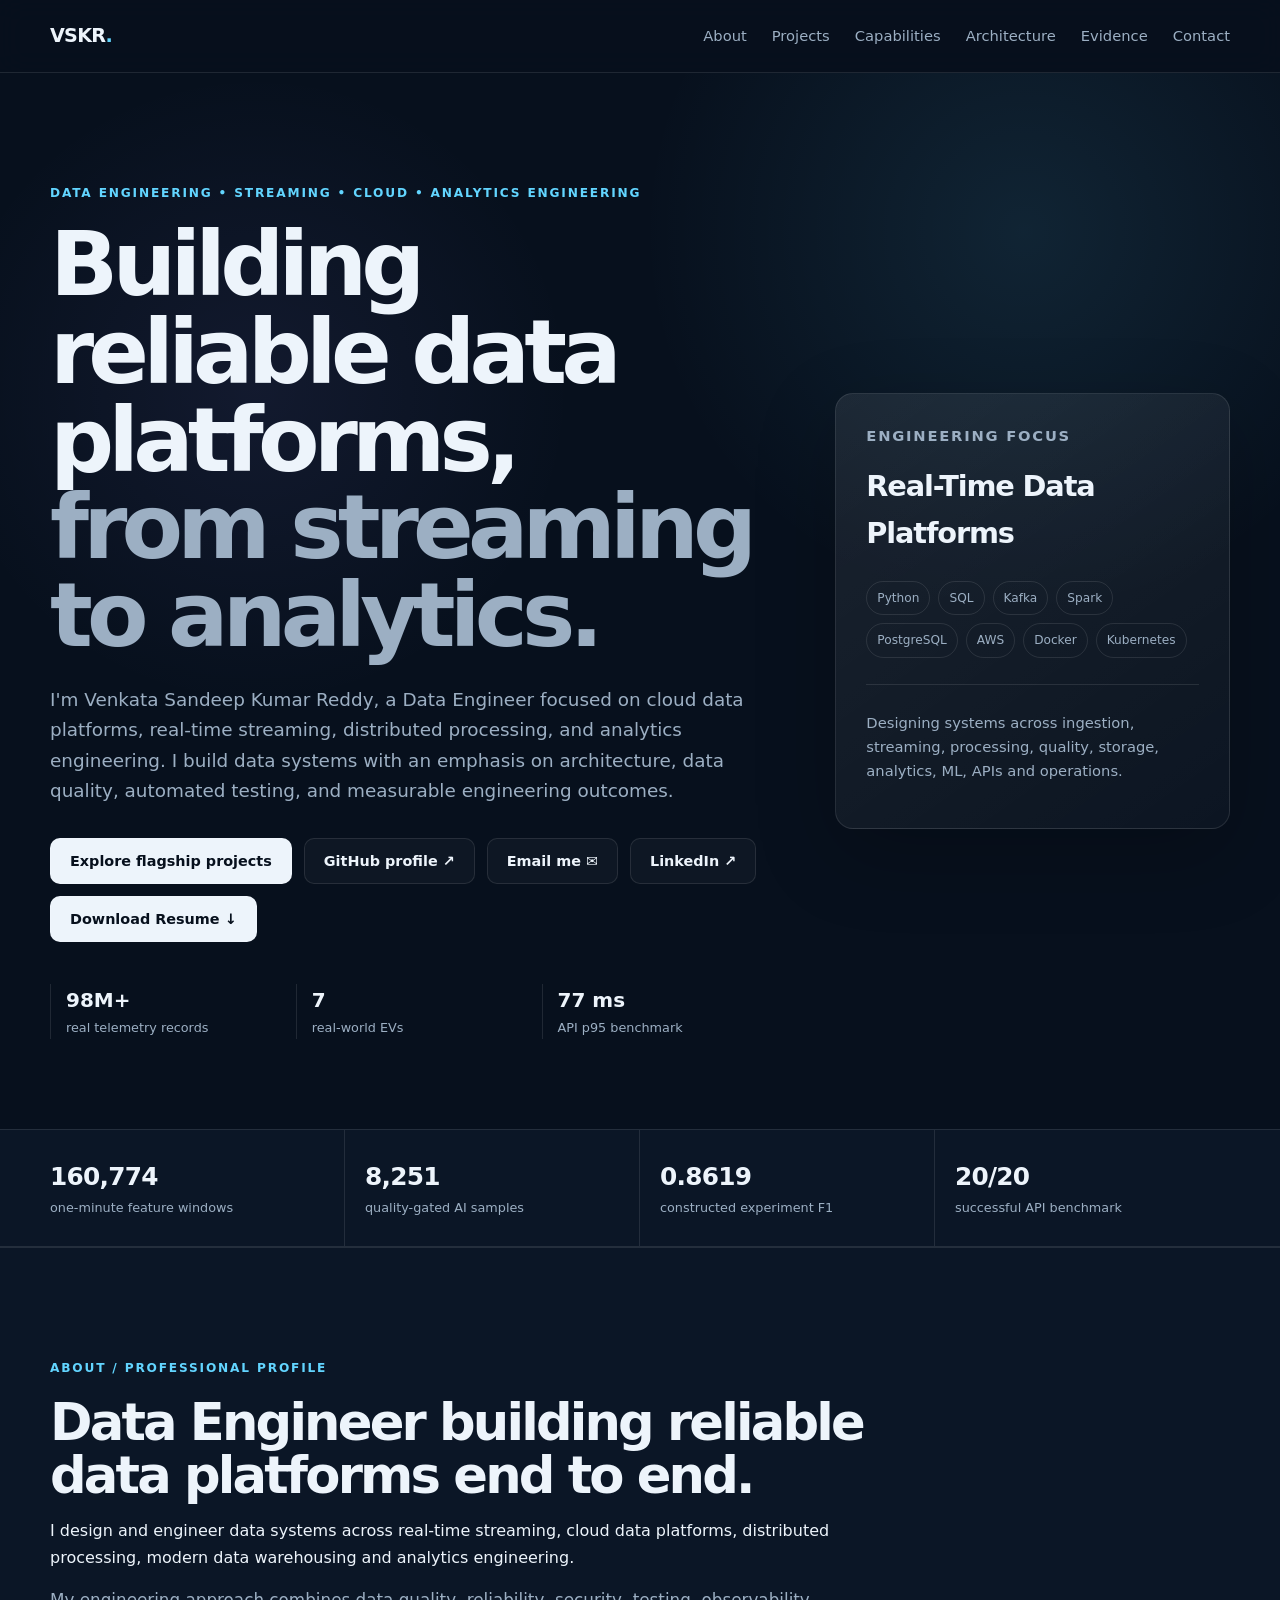
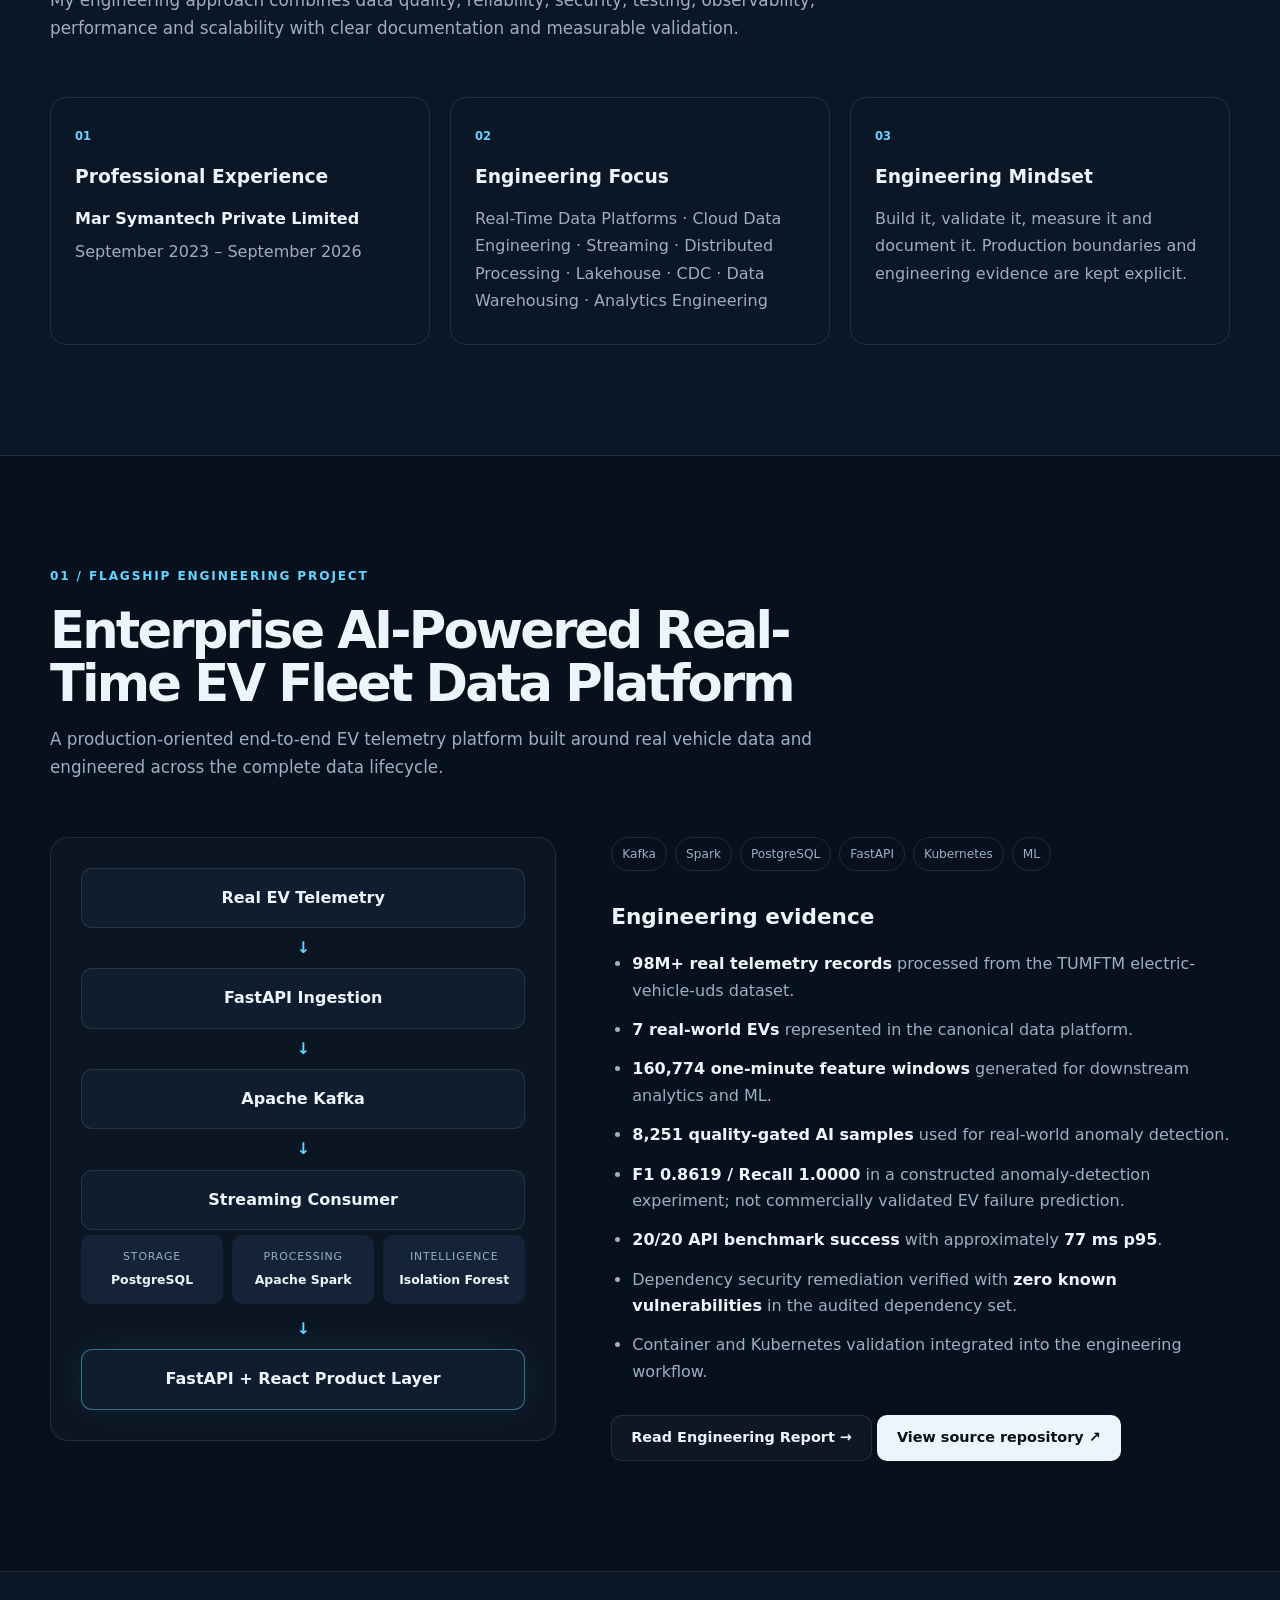
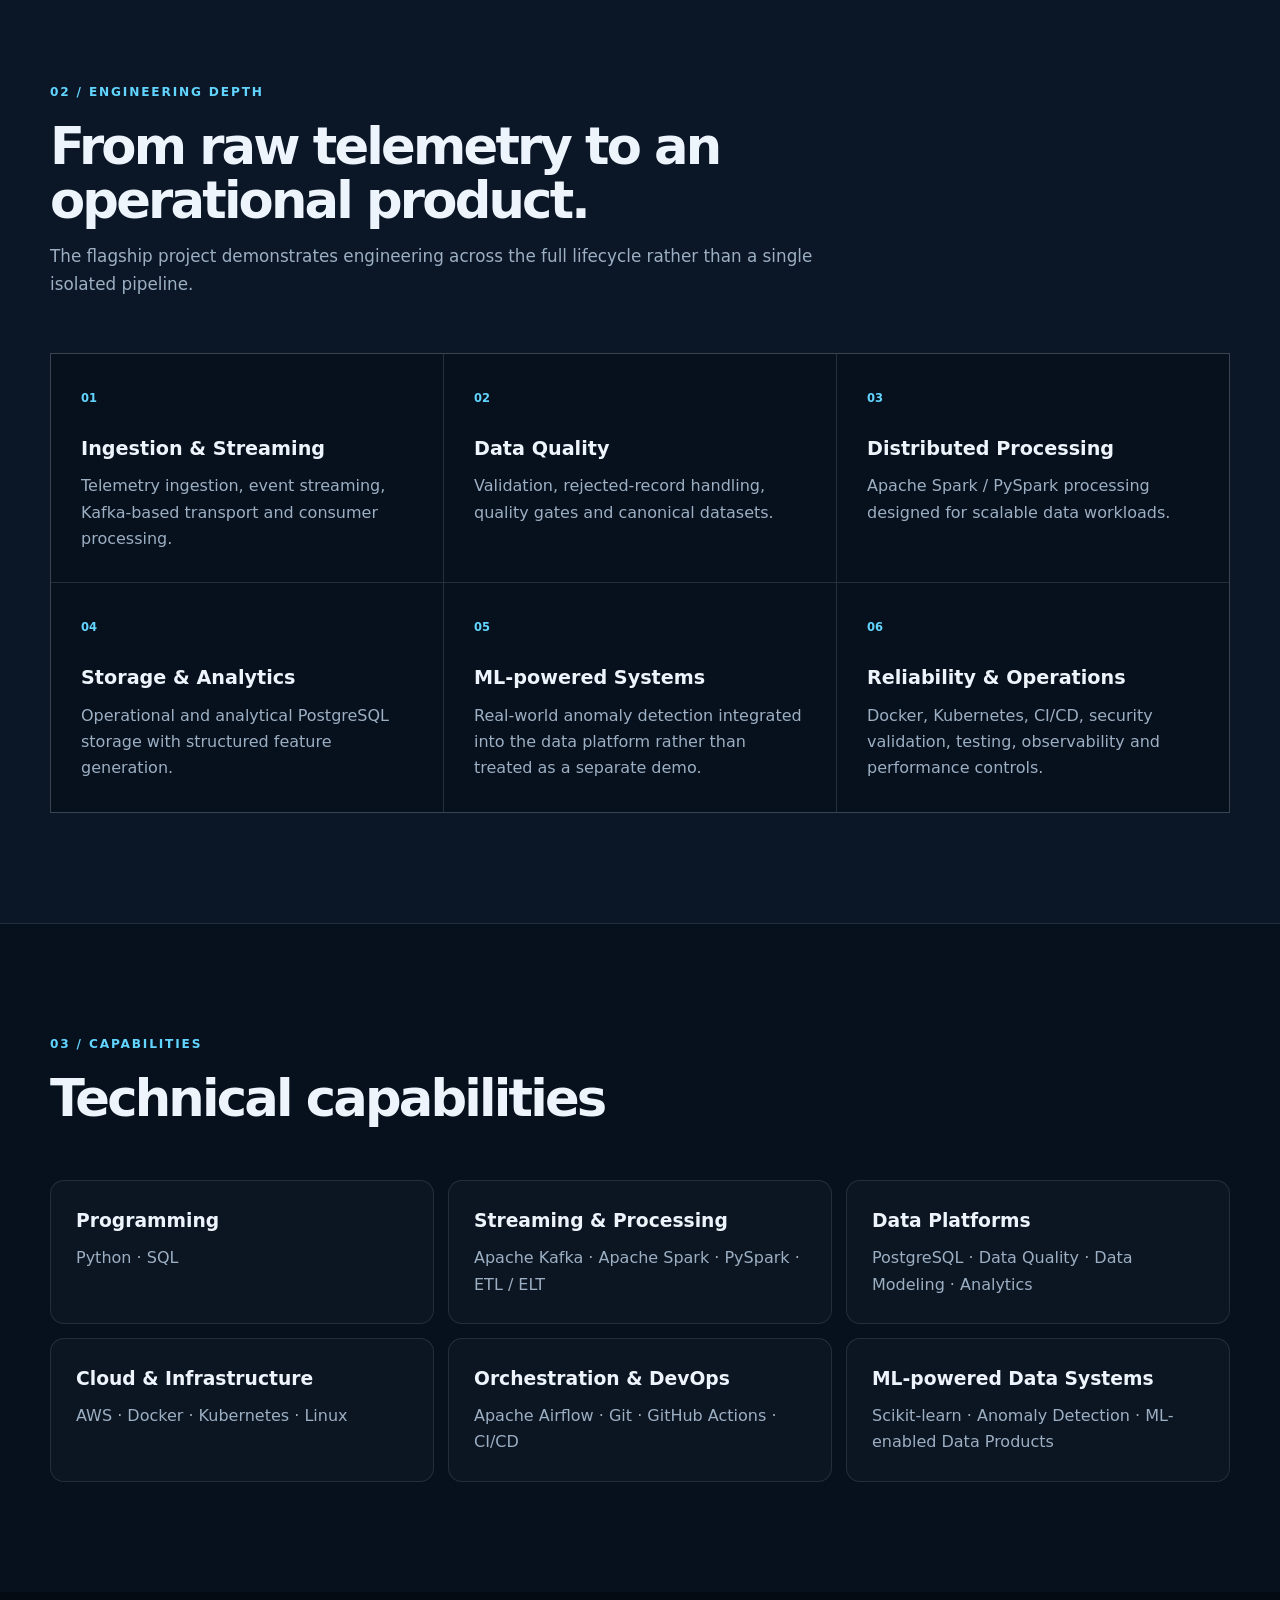
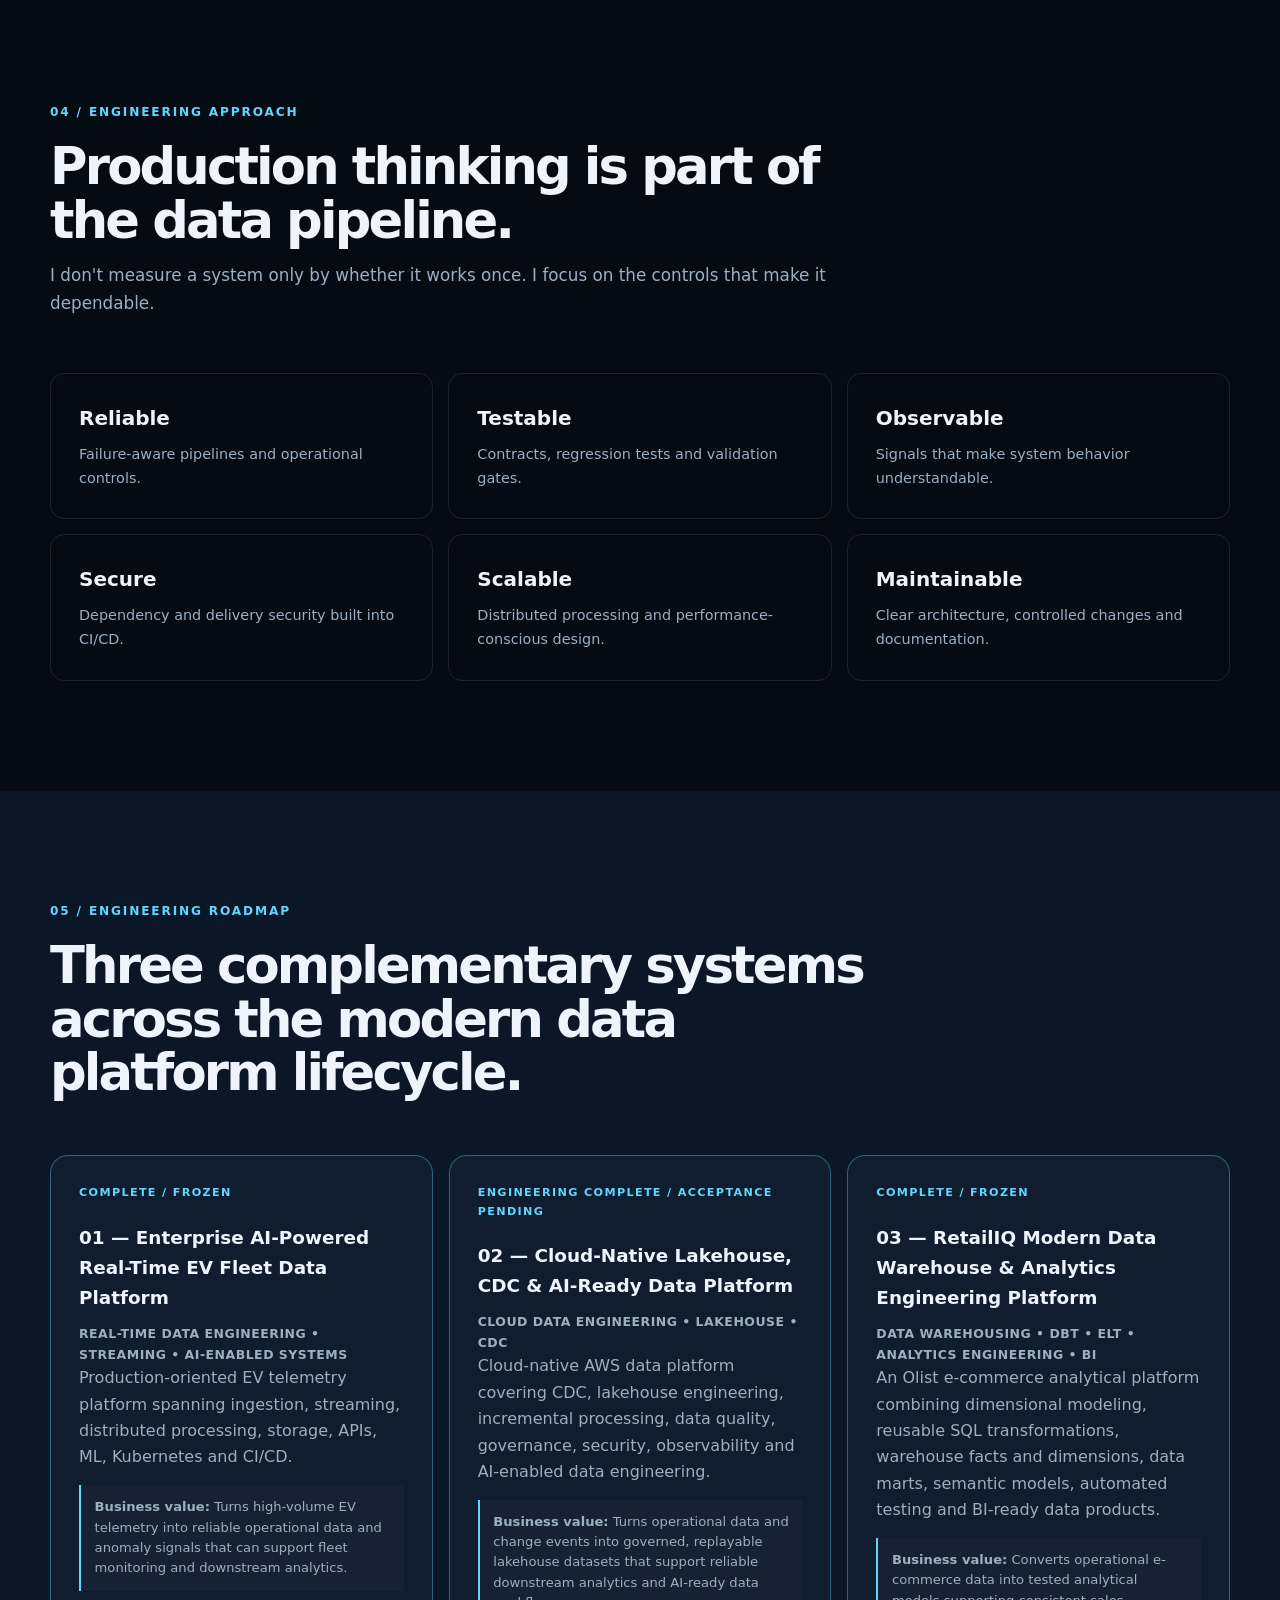
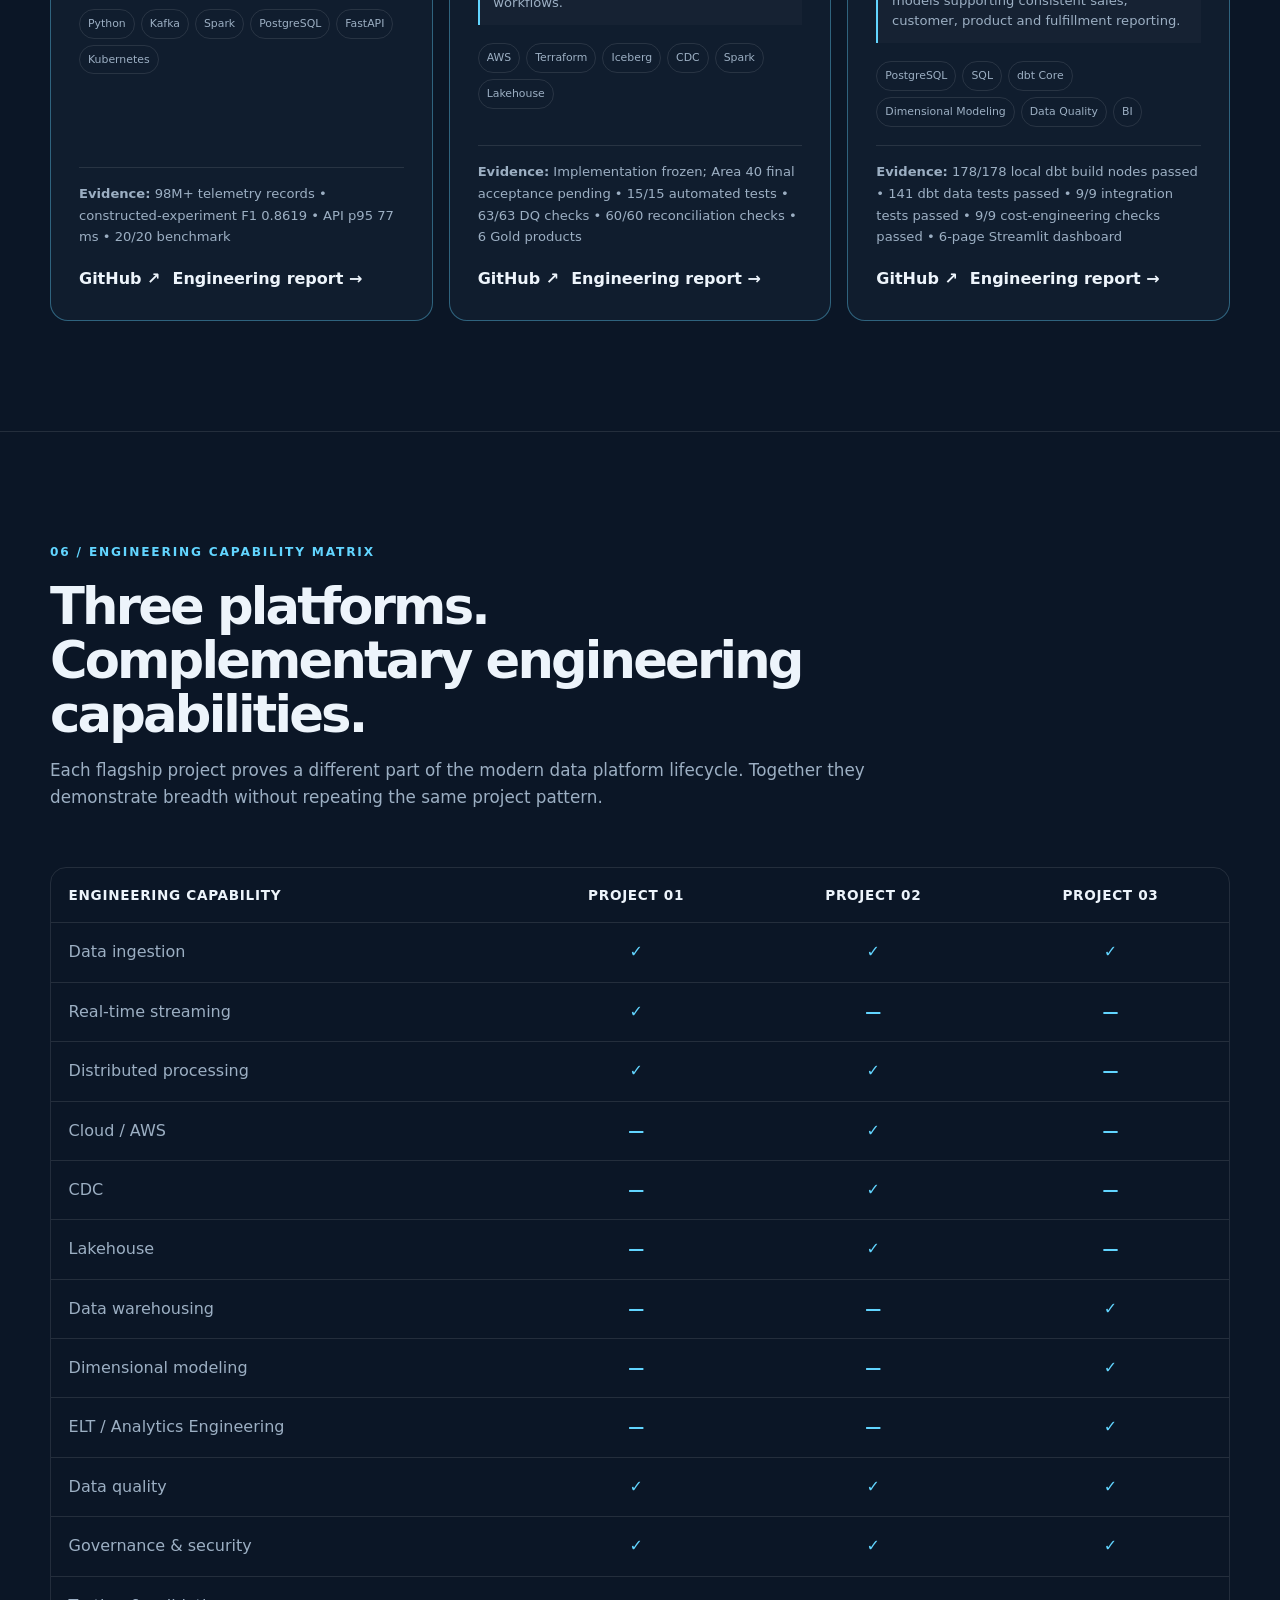
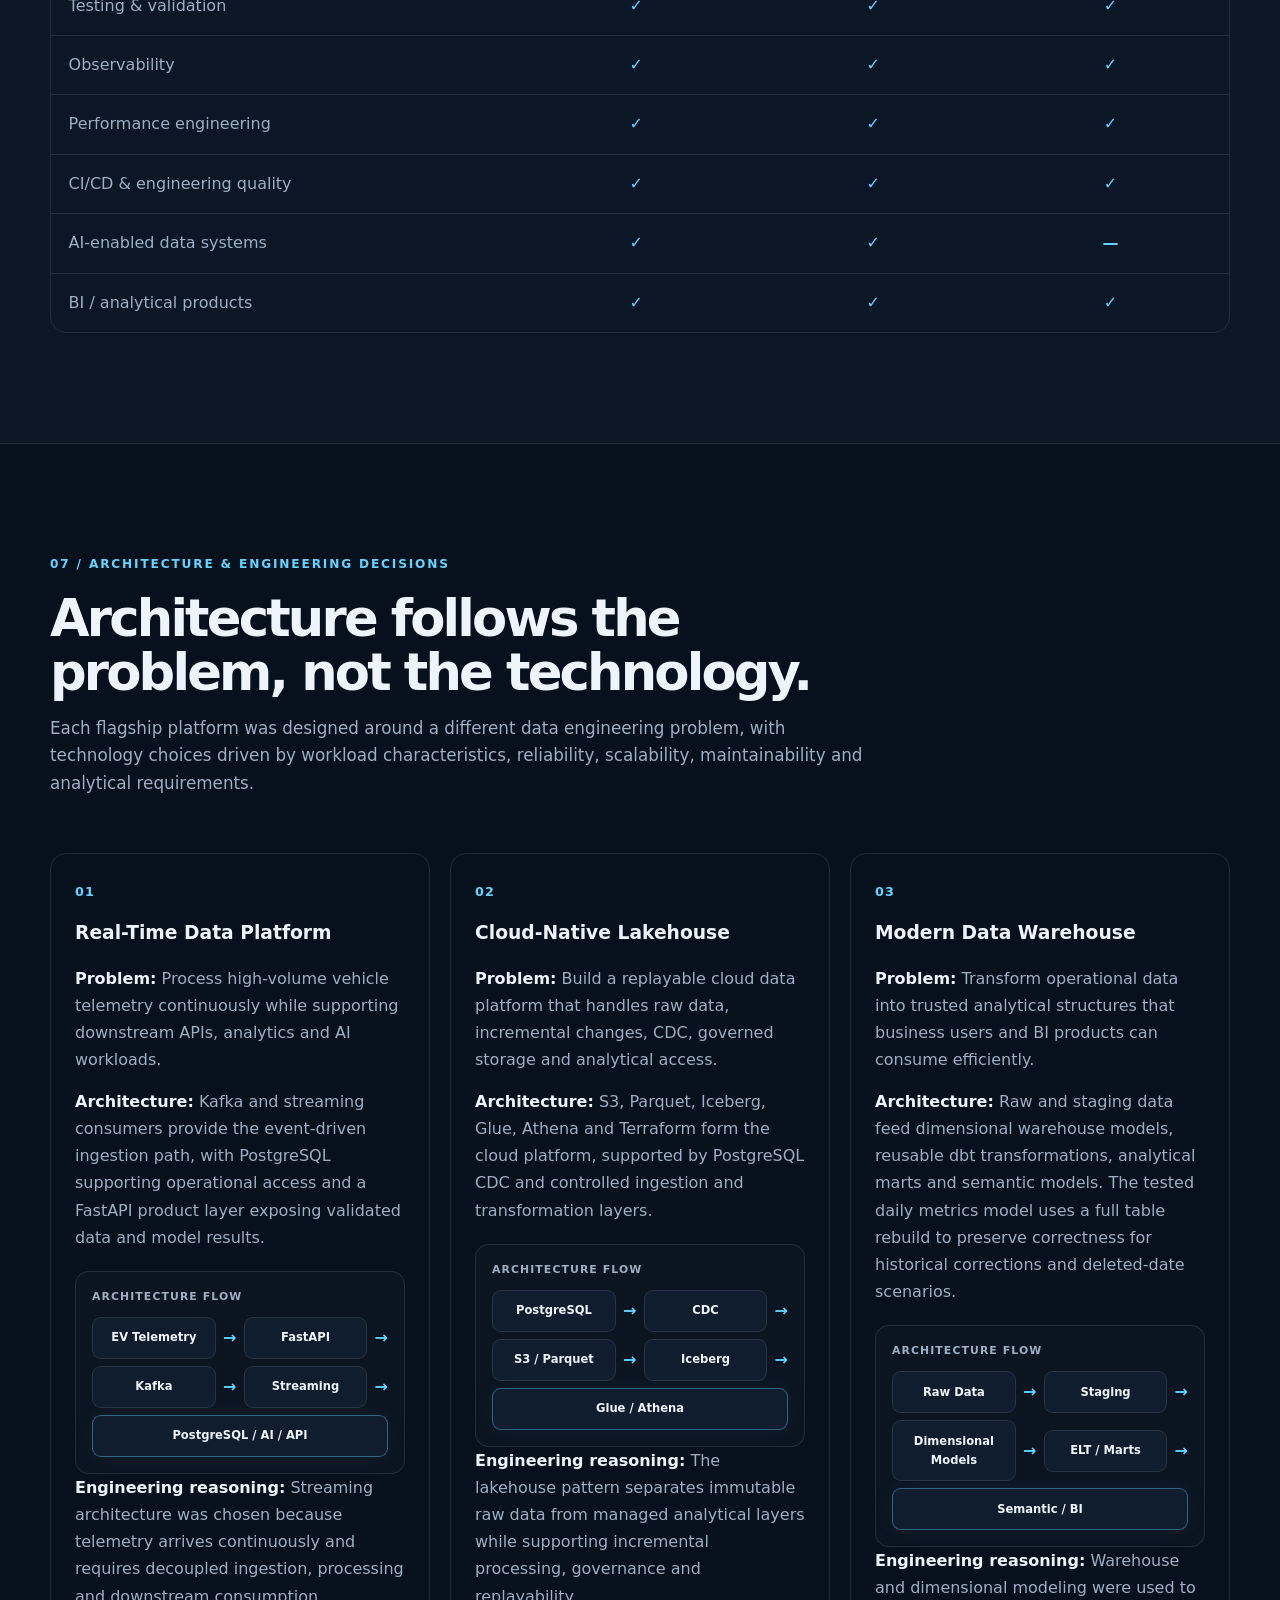
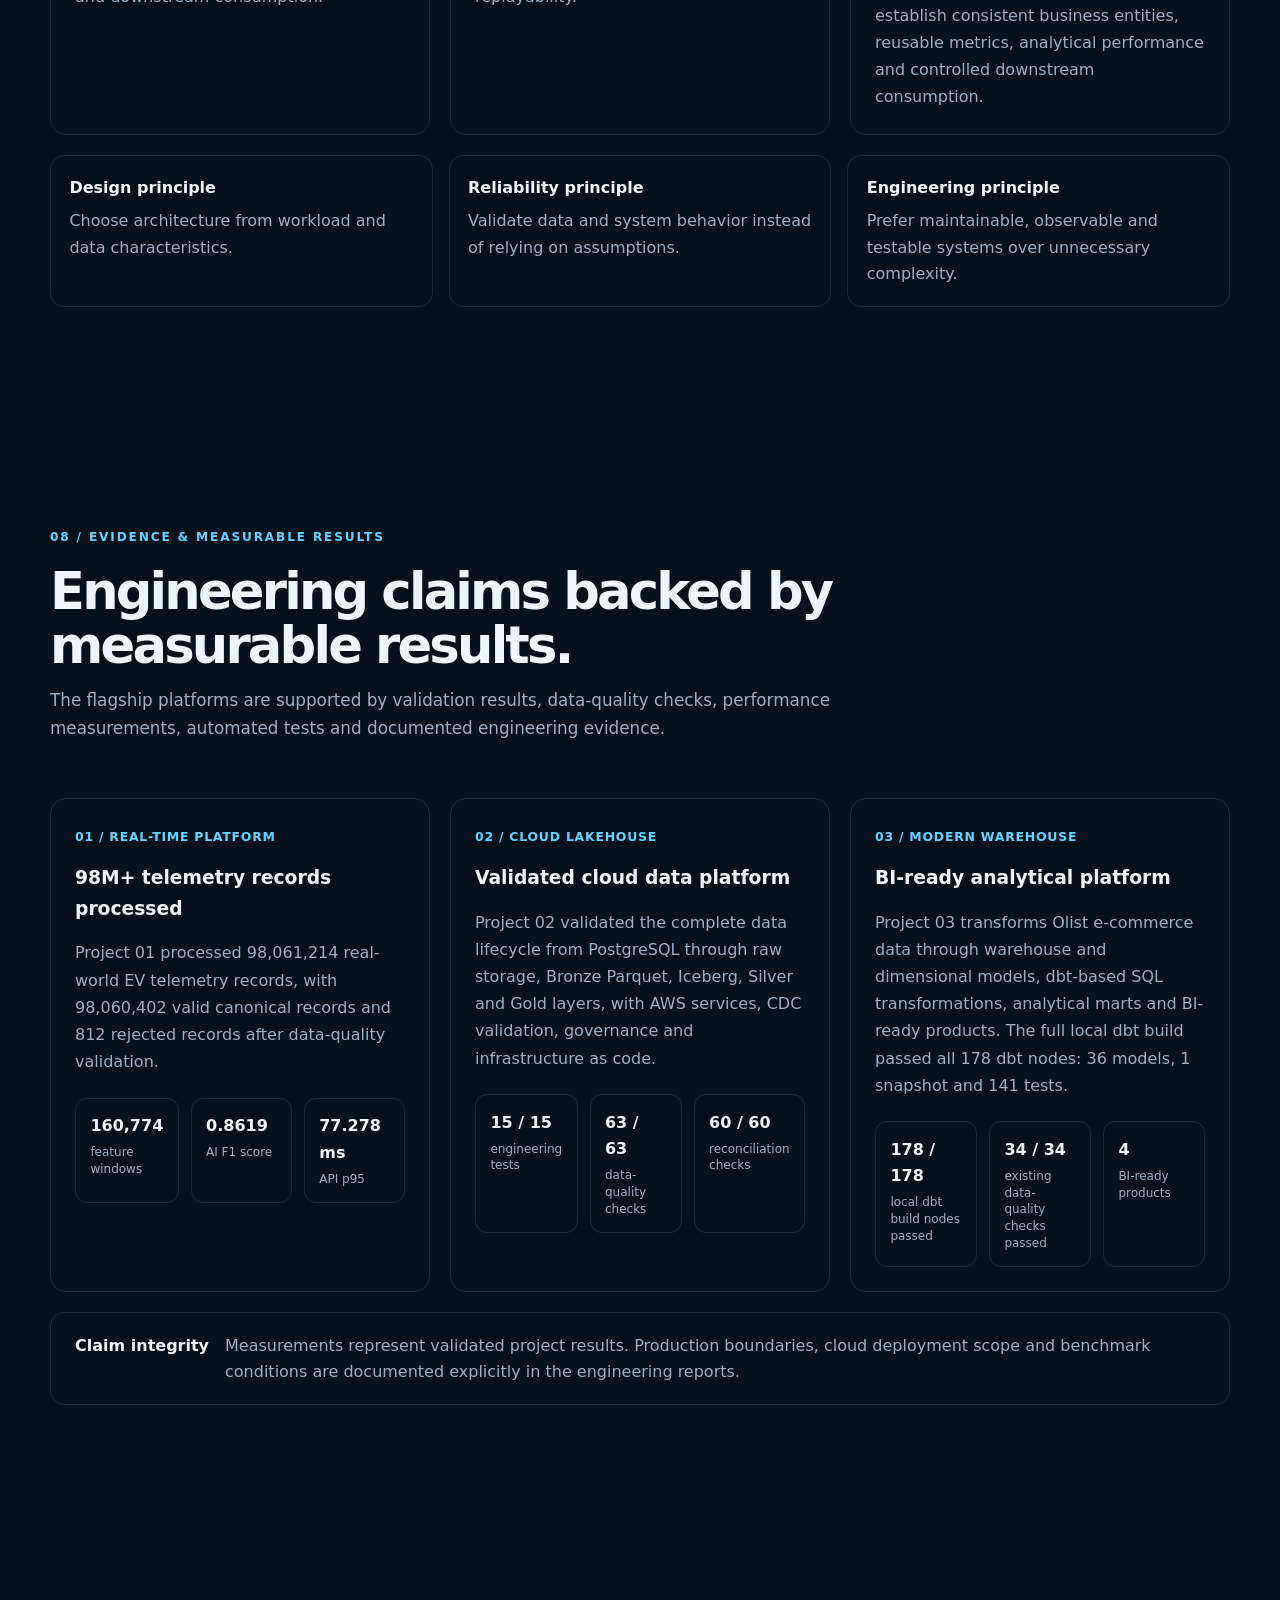
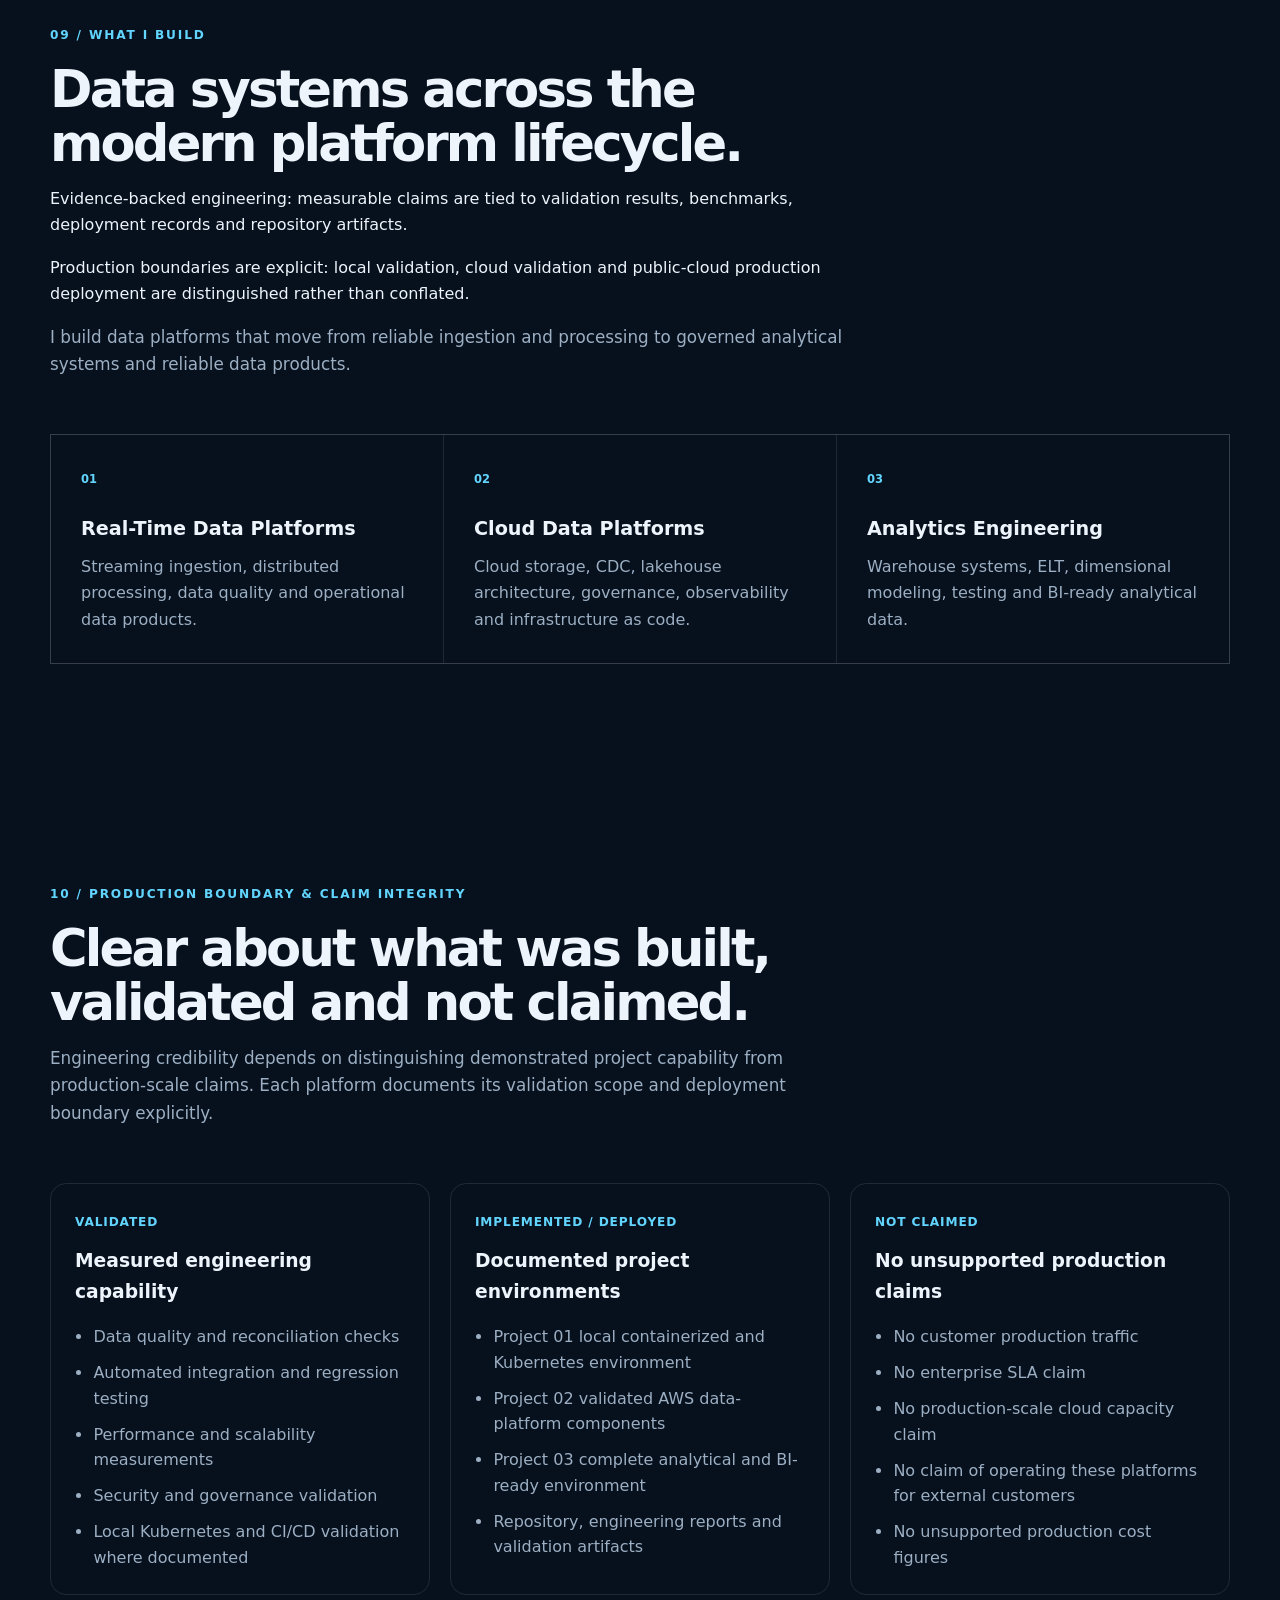
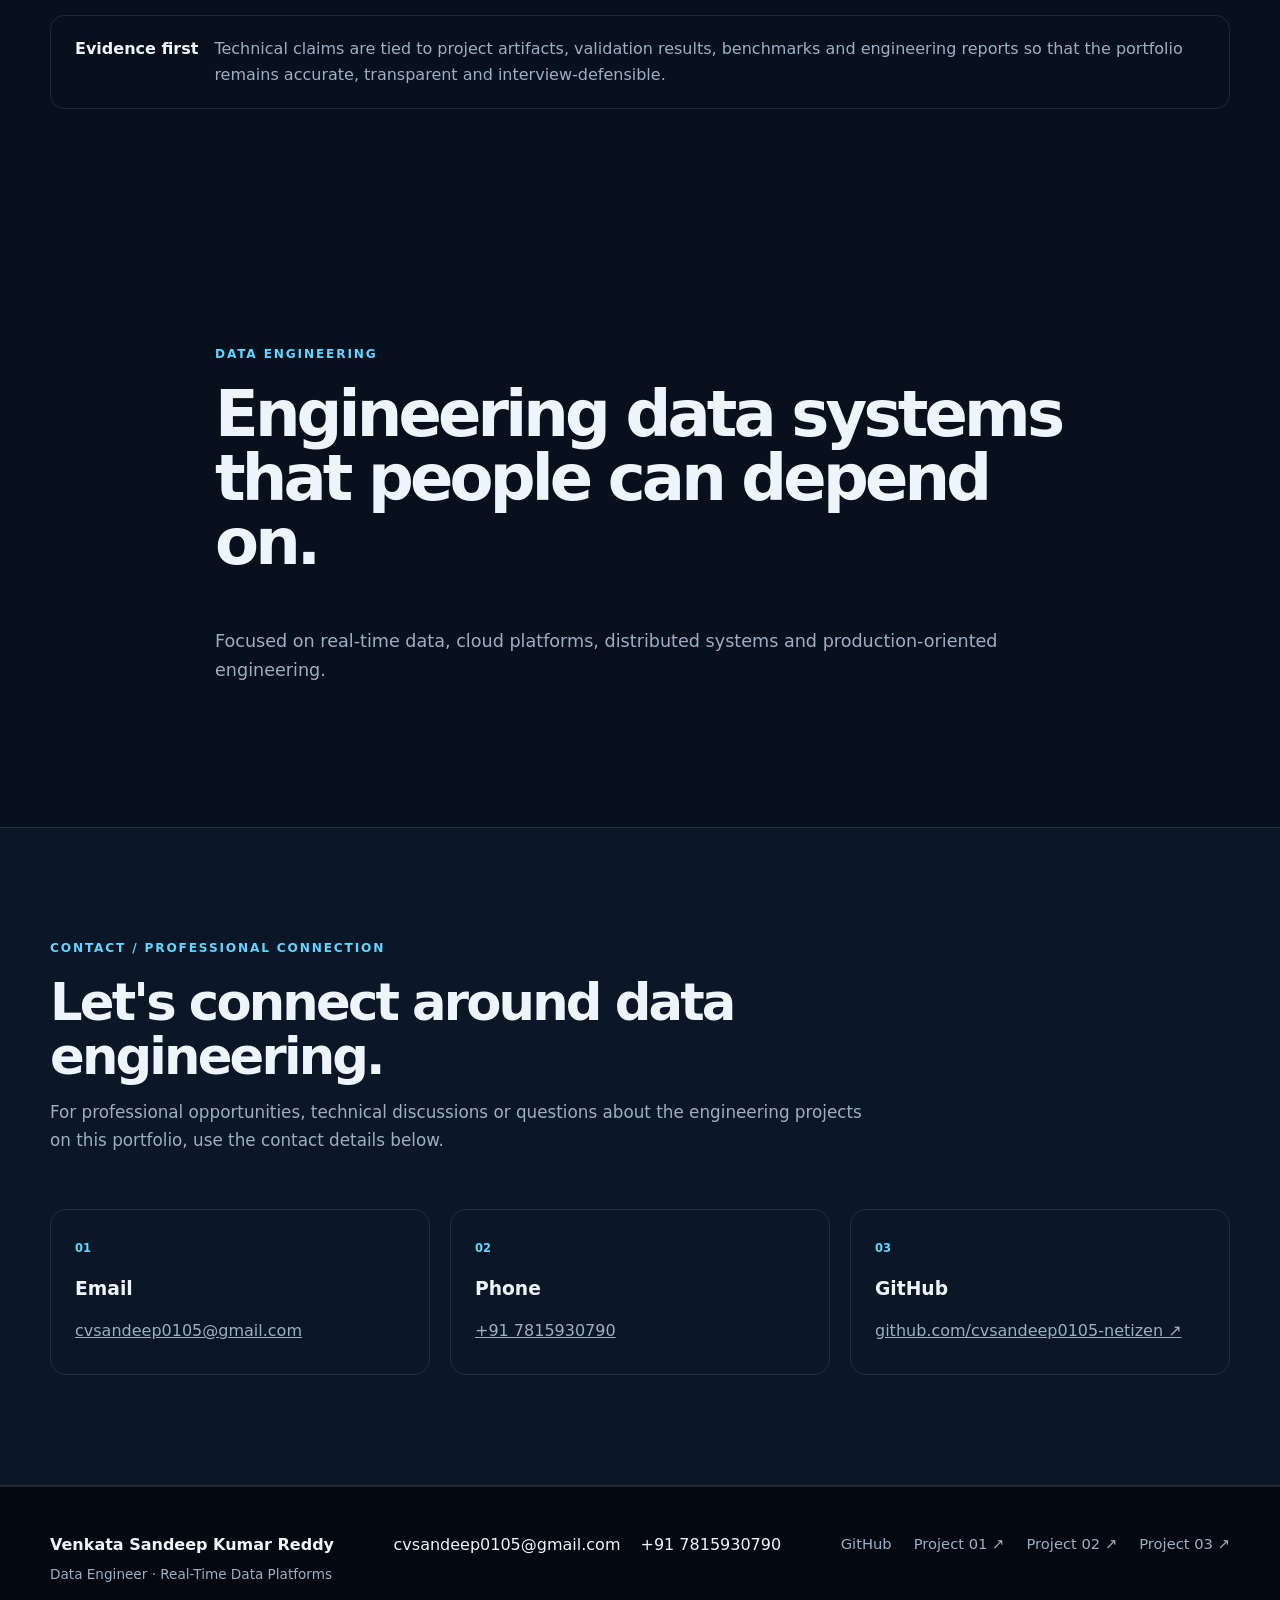
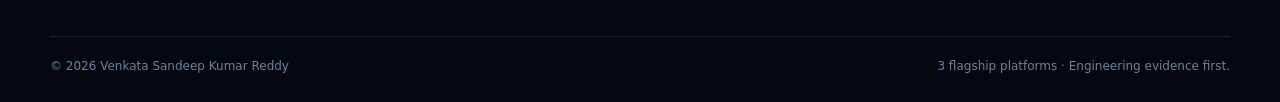
==== commit 3d0e4eff: "Clarify EV anomaly detection evaluation claims" ====
--- a/index.html
+++ b/index.html
@@ -106,7 +106,7 @@
         </div>
         <div>
           <strong>0.8619</strong>
-          <span>real-world model F1</span>
+          <span>constructed experiment F1</span>
         </div>
         <div>
           <strong>20/20</strong>
@@ -220,7 +220,7 @@
               <li><strong>7 real-world EVs</strong> represented in the canonical data platform.</li>
               <li><strong>160,774 one-minute feature windows</strong> generated for downstream analytics and ML.</li>
               <li><strong>8,251 quality-gated AI samples</strong> used for real-world anomaly detection.</li>
-              <li><strong>F1 0.8619 / Recall 1.0000</strong> achieved in real-world model evaluation.</li>
+              <li><strong>F1 0.8619 / Recall 1.0000</strong> in a constructed anomaly-detection experiment; not commercially validated EV failure prediction.</li>
               <li><strong>20/20 API benchmark success</strong> with approximately <strong>77 ms p95</strong>.</li>
               <li>Dependency security remediation verified with <strong>zero known vulnerabilities</strong> in the audited dependency set.</li>
               <li>Container and Kubernetes validation integrated into the engineering workflow.</li>
@@ -381,7 +381,7 @@
             <p>Production-oriented EV telemetry platform spanning ingestion, streaming, distributed processing, storage, APIs, ML, Kubernetes and CI/CD.</p>
             <p class="project-business"><strong>Business value:</strong> Turns high-volume EV telemetry into reliable operational data and anomaly signals that can support fleet monitoring and downstream analytics.</p>
             <div class="project-tech"><span>Python</span><span>Kafka</span><span>Spark</span><span>PostgreSQL</span><span>FastAPI</span><span>Kubernetes</span></div>
-            <div class="project-evidence"><strong>Evidence:</strong> 98M+ telemetry records &#8226; F1 0.8619 &#8226; API p95 77 ms &#8226; 20/20 benchmark</div>
+            <div class="project-evidence"><strong>Evidence:</strong> 98M+ telemetry records &#8226; constructed-experiment F1 0.8619 &#8226; API p95 77 ms &#8226; 20/20 benchmark</div>
             <div class="project-links"><a href="https://github.com/cvsandeep0105-netizen/enterprise-ai-real-time-ev-fleet-data-platform" target="_blank" rel="noopener">GitHub &#8599;</a><a href="engineering-report.html">Engineering report &#8594;</a></div>
           </article>
 
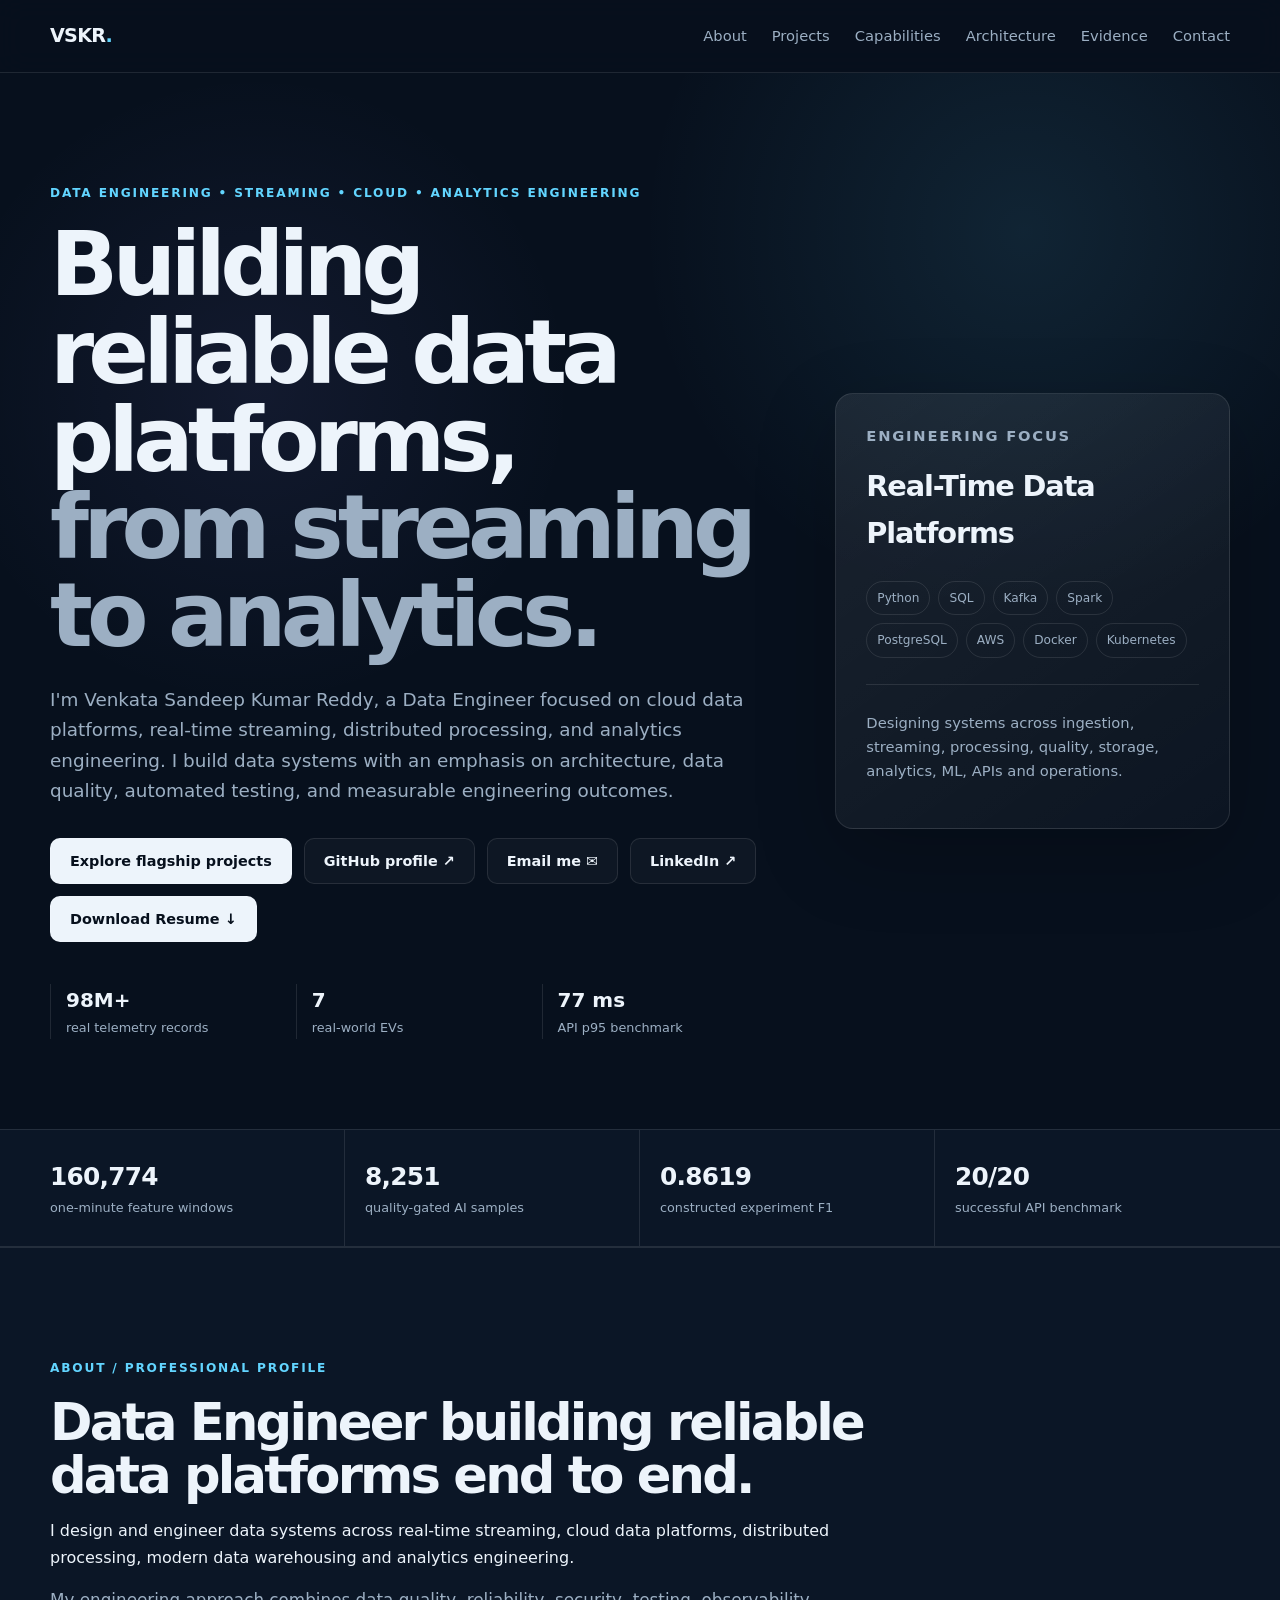
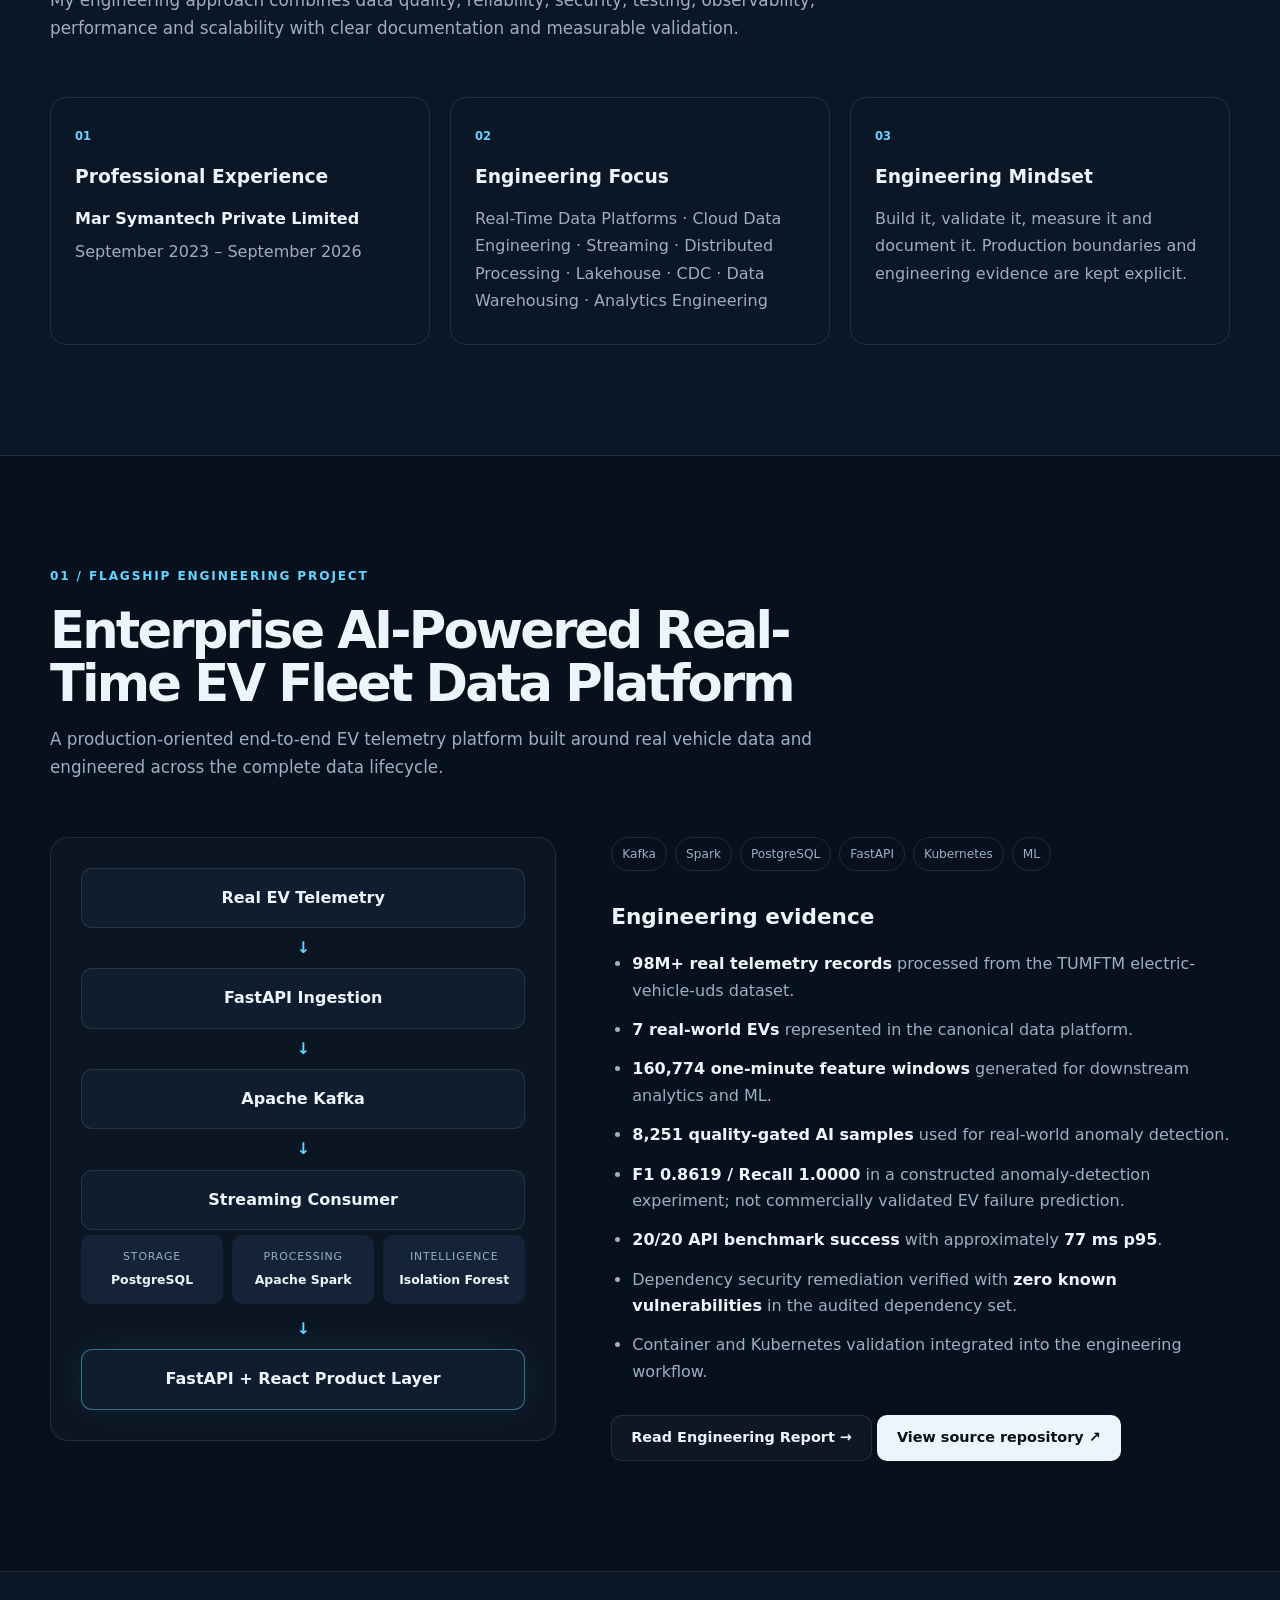
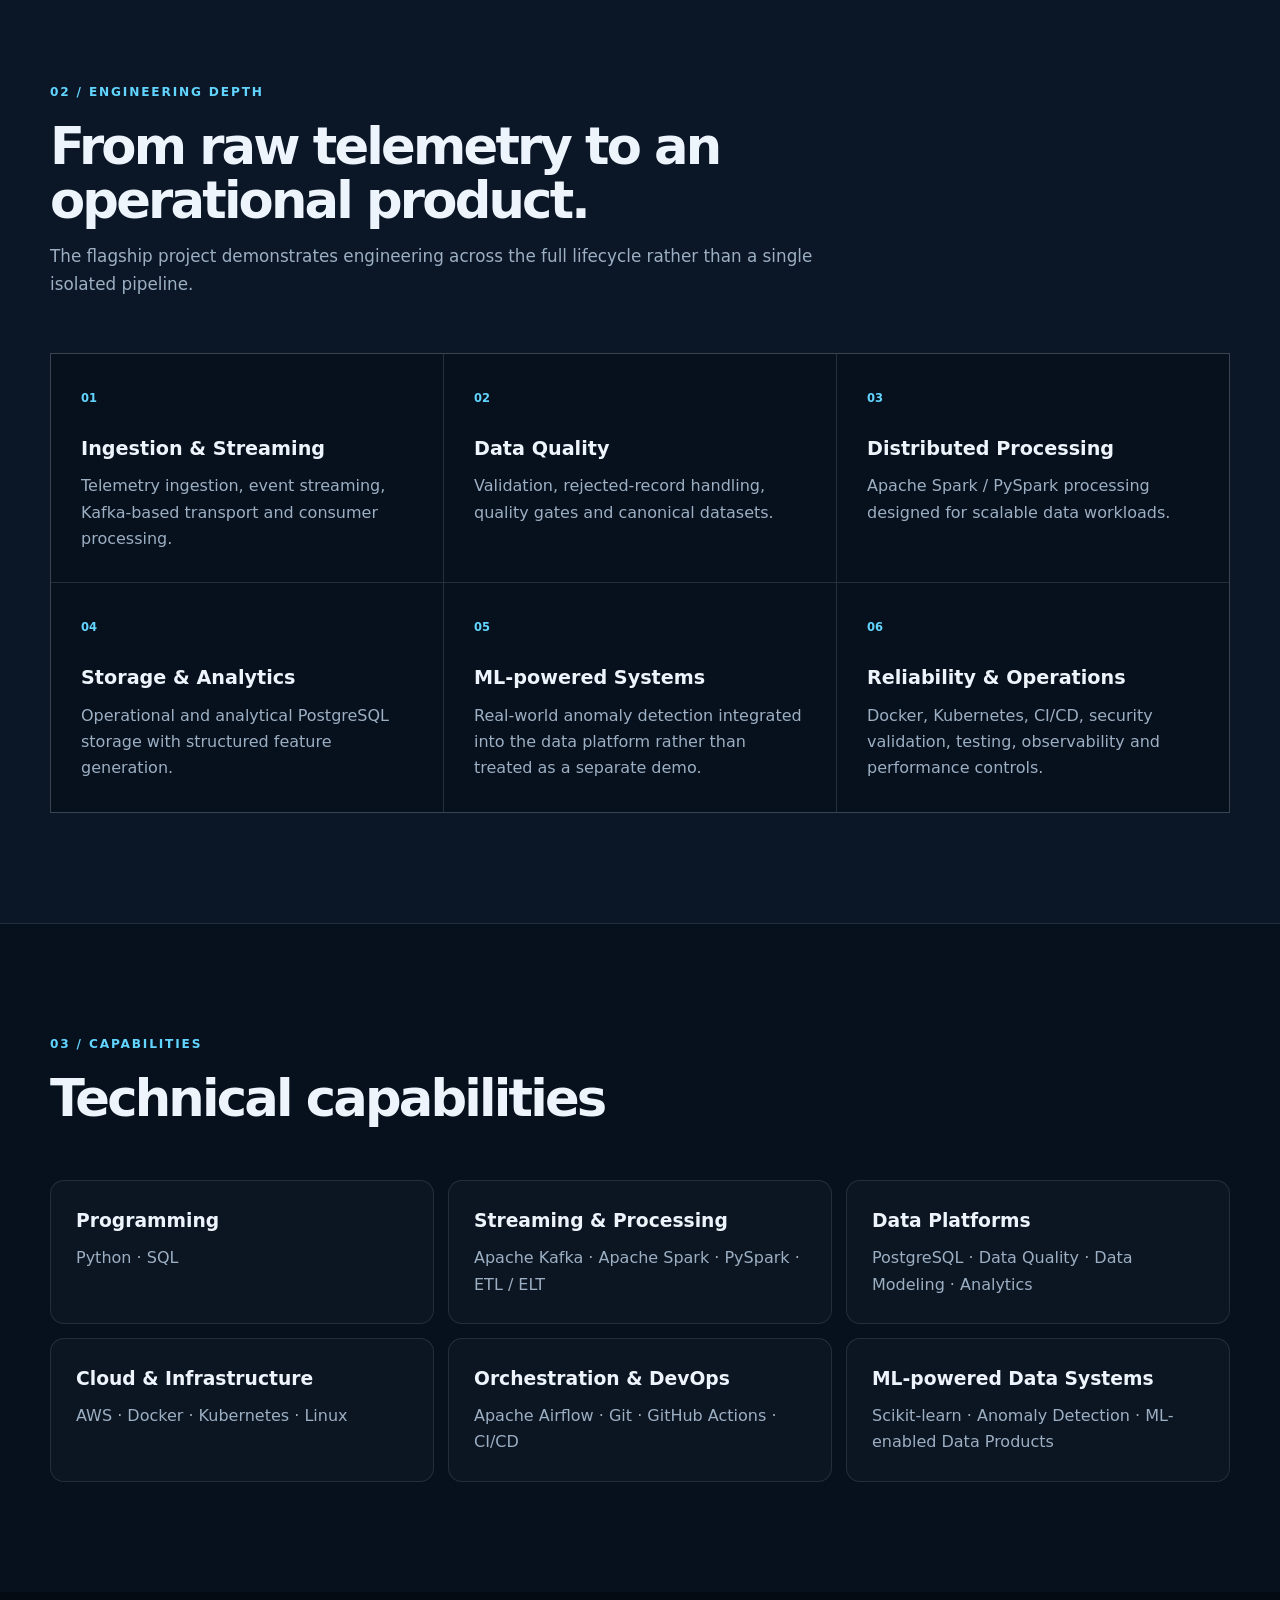
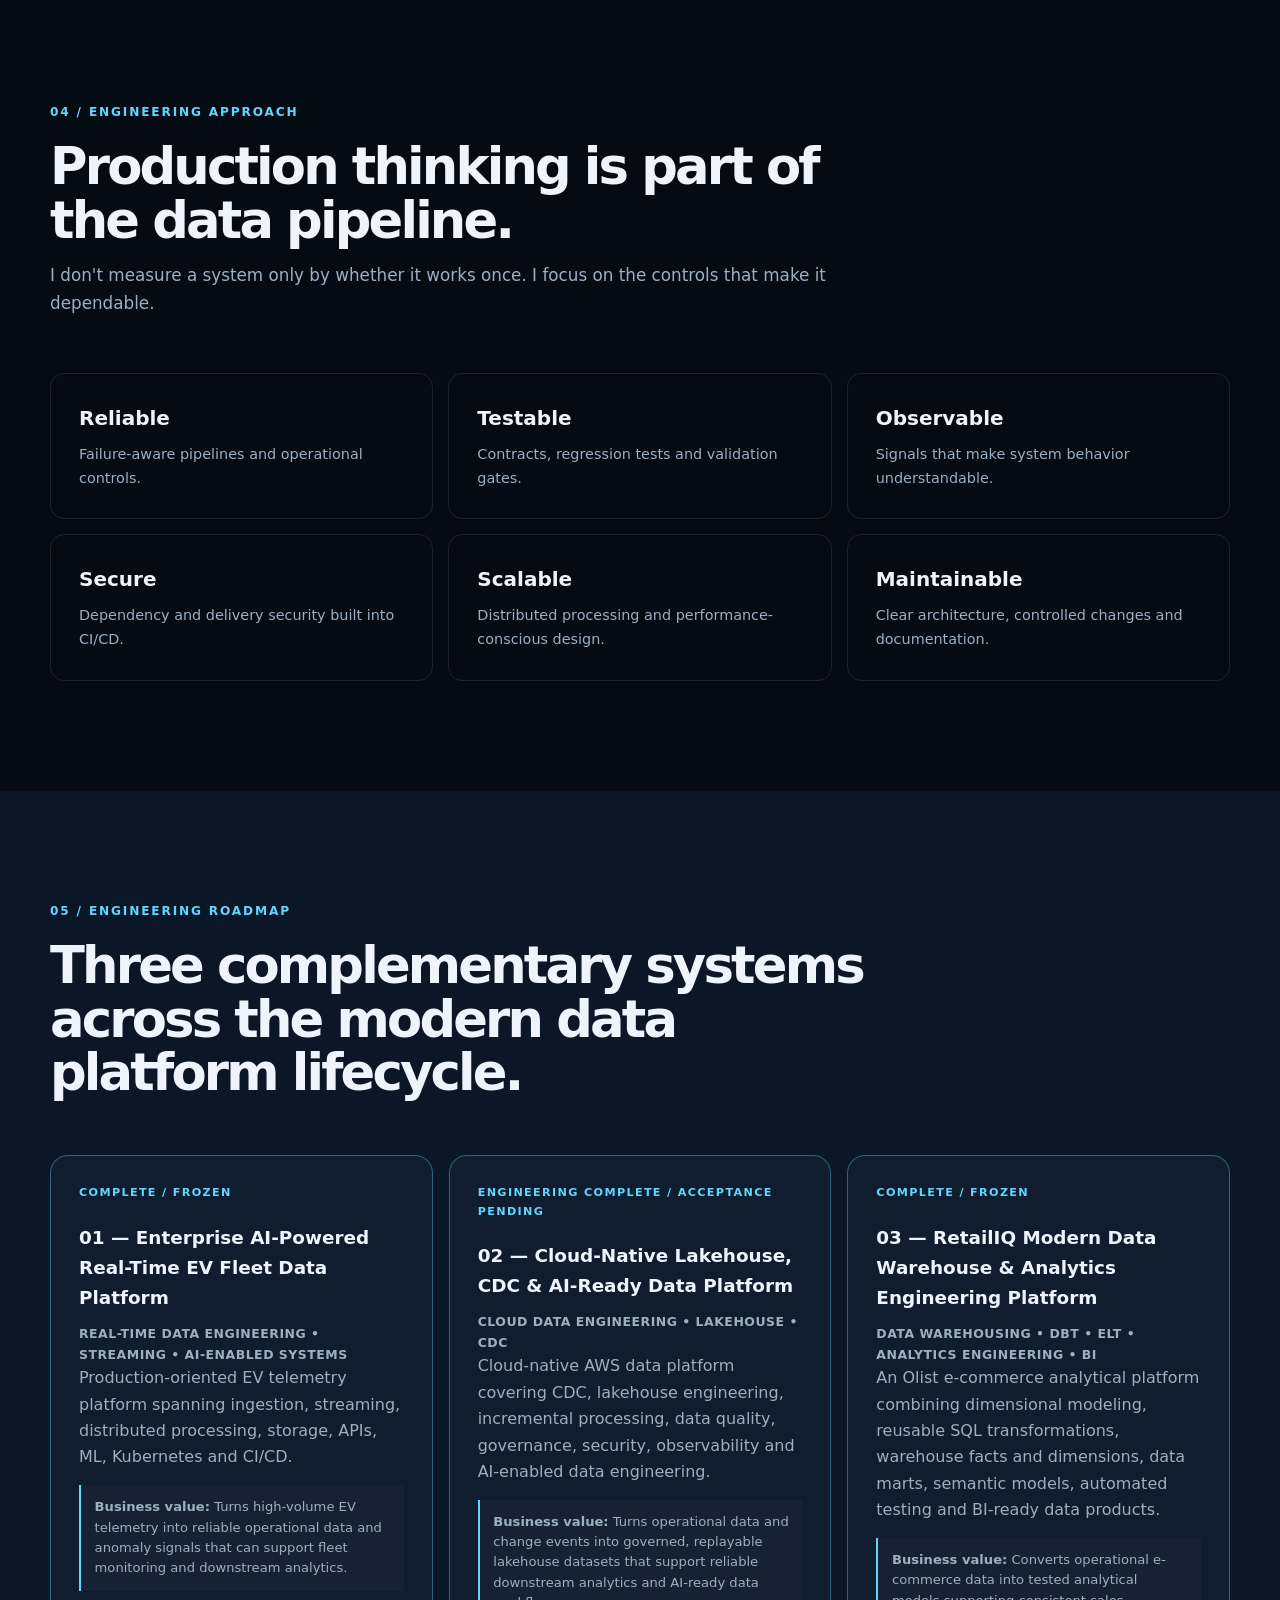
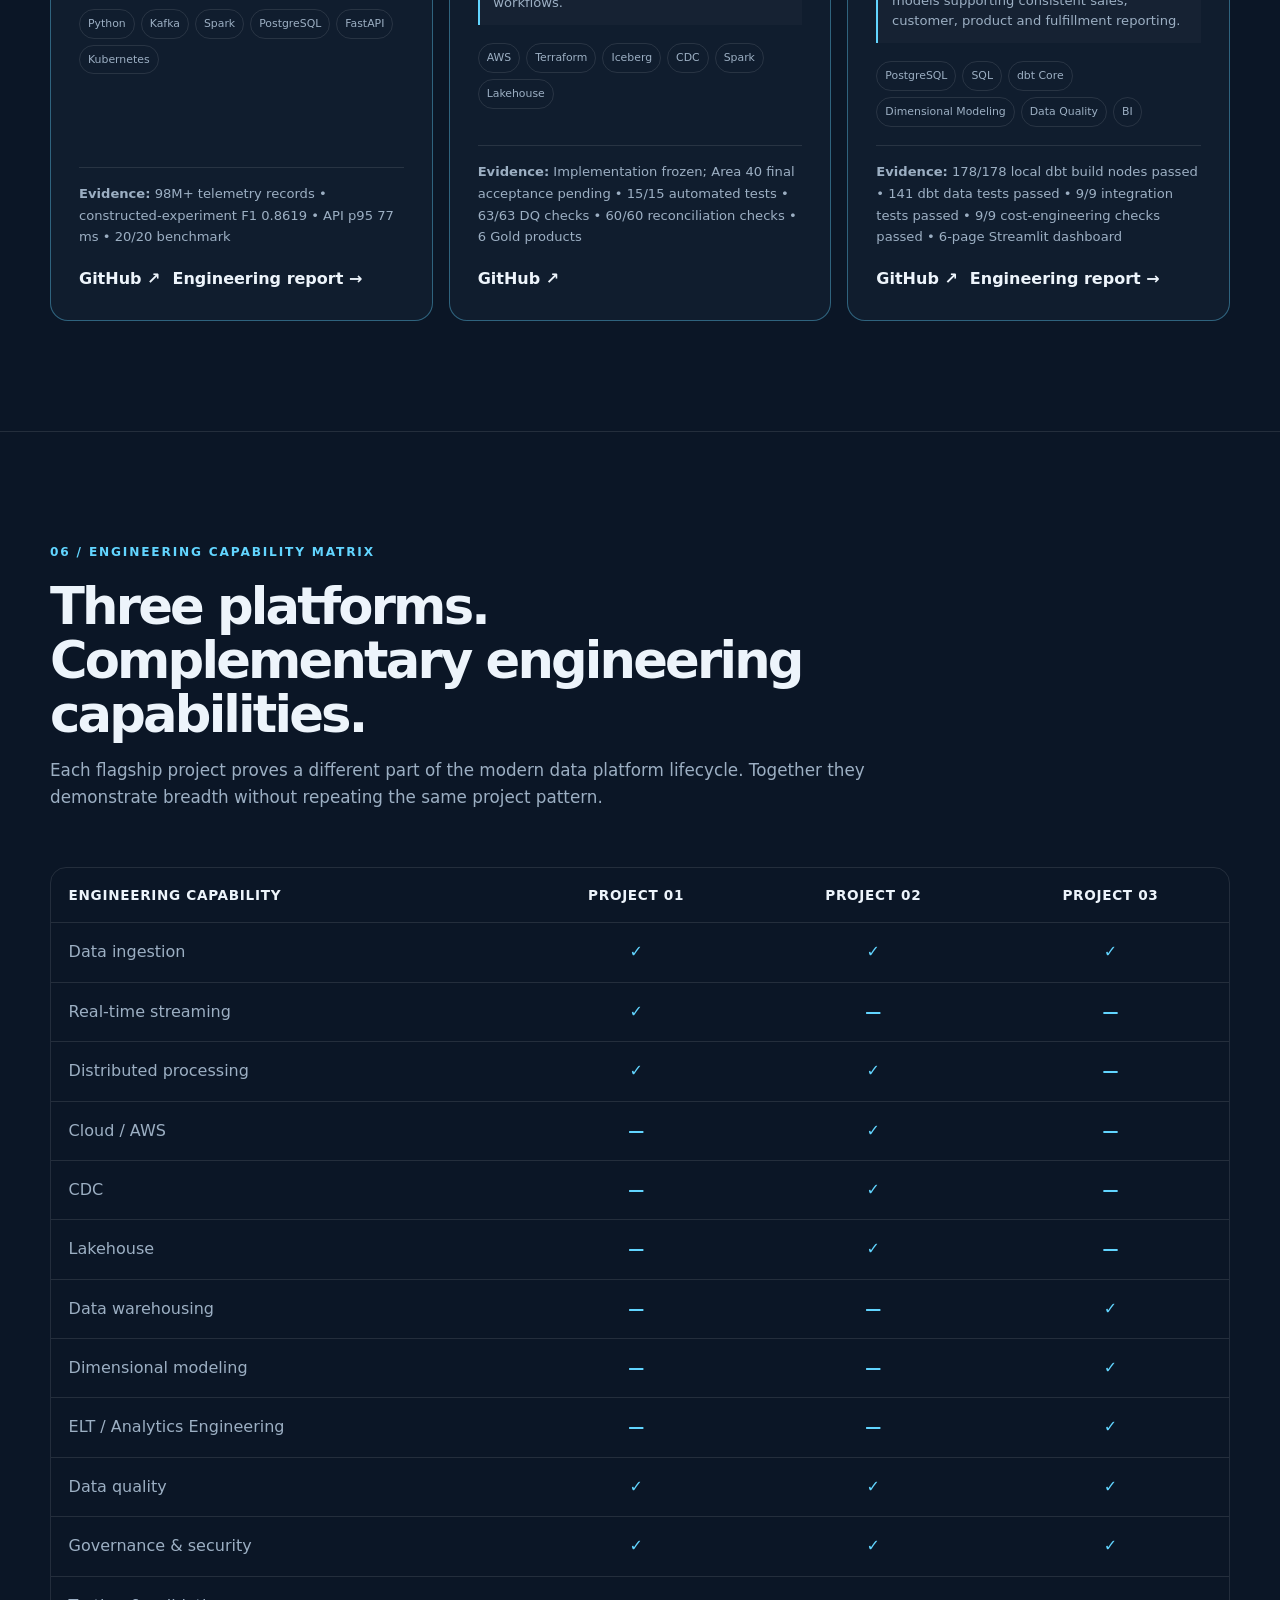
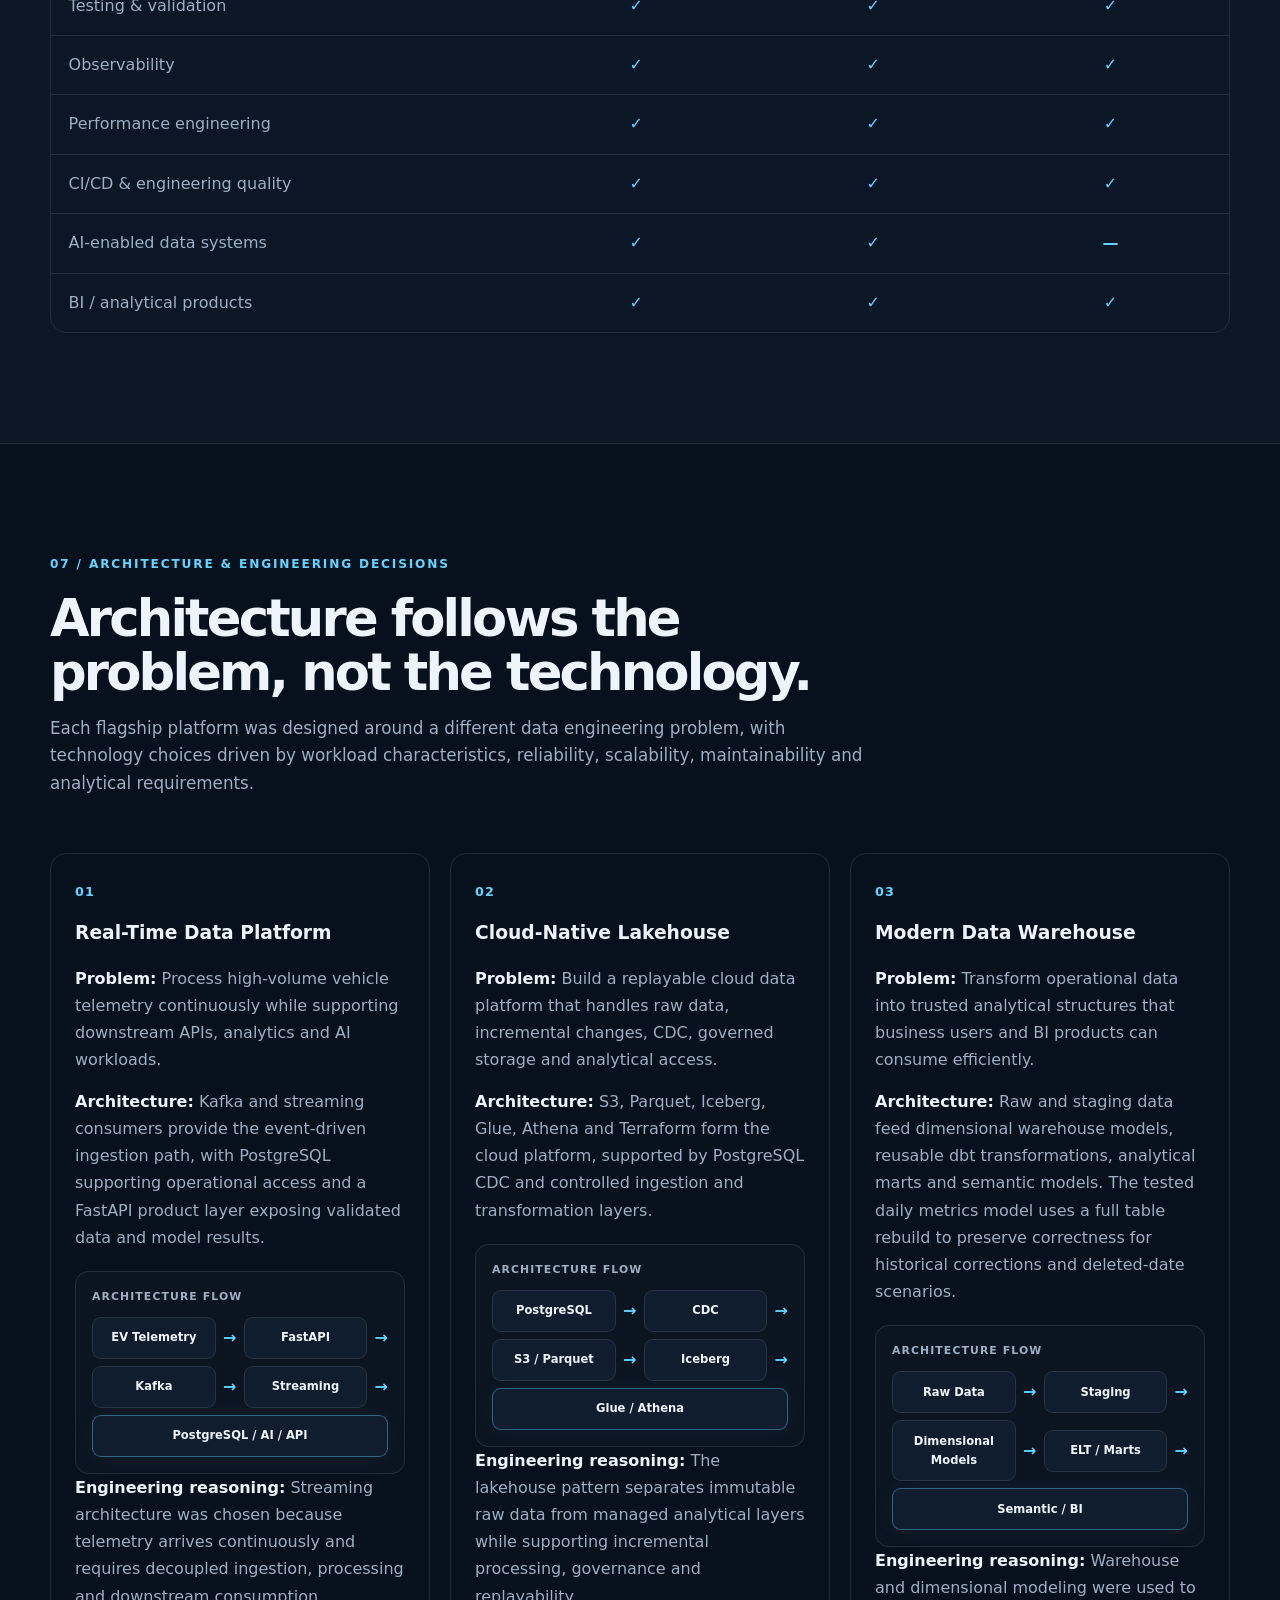
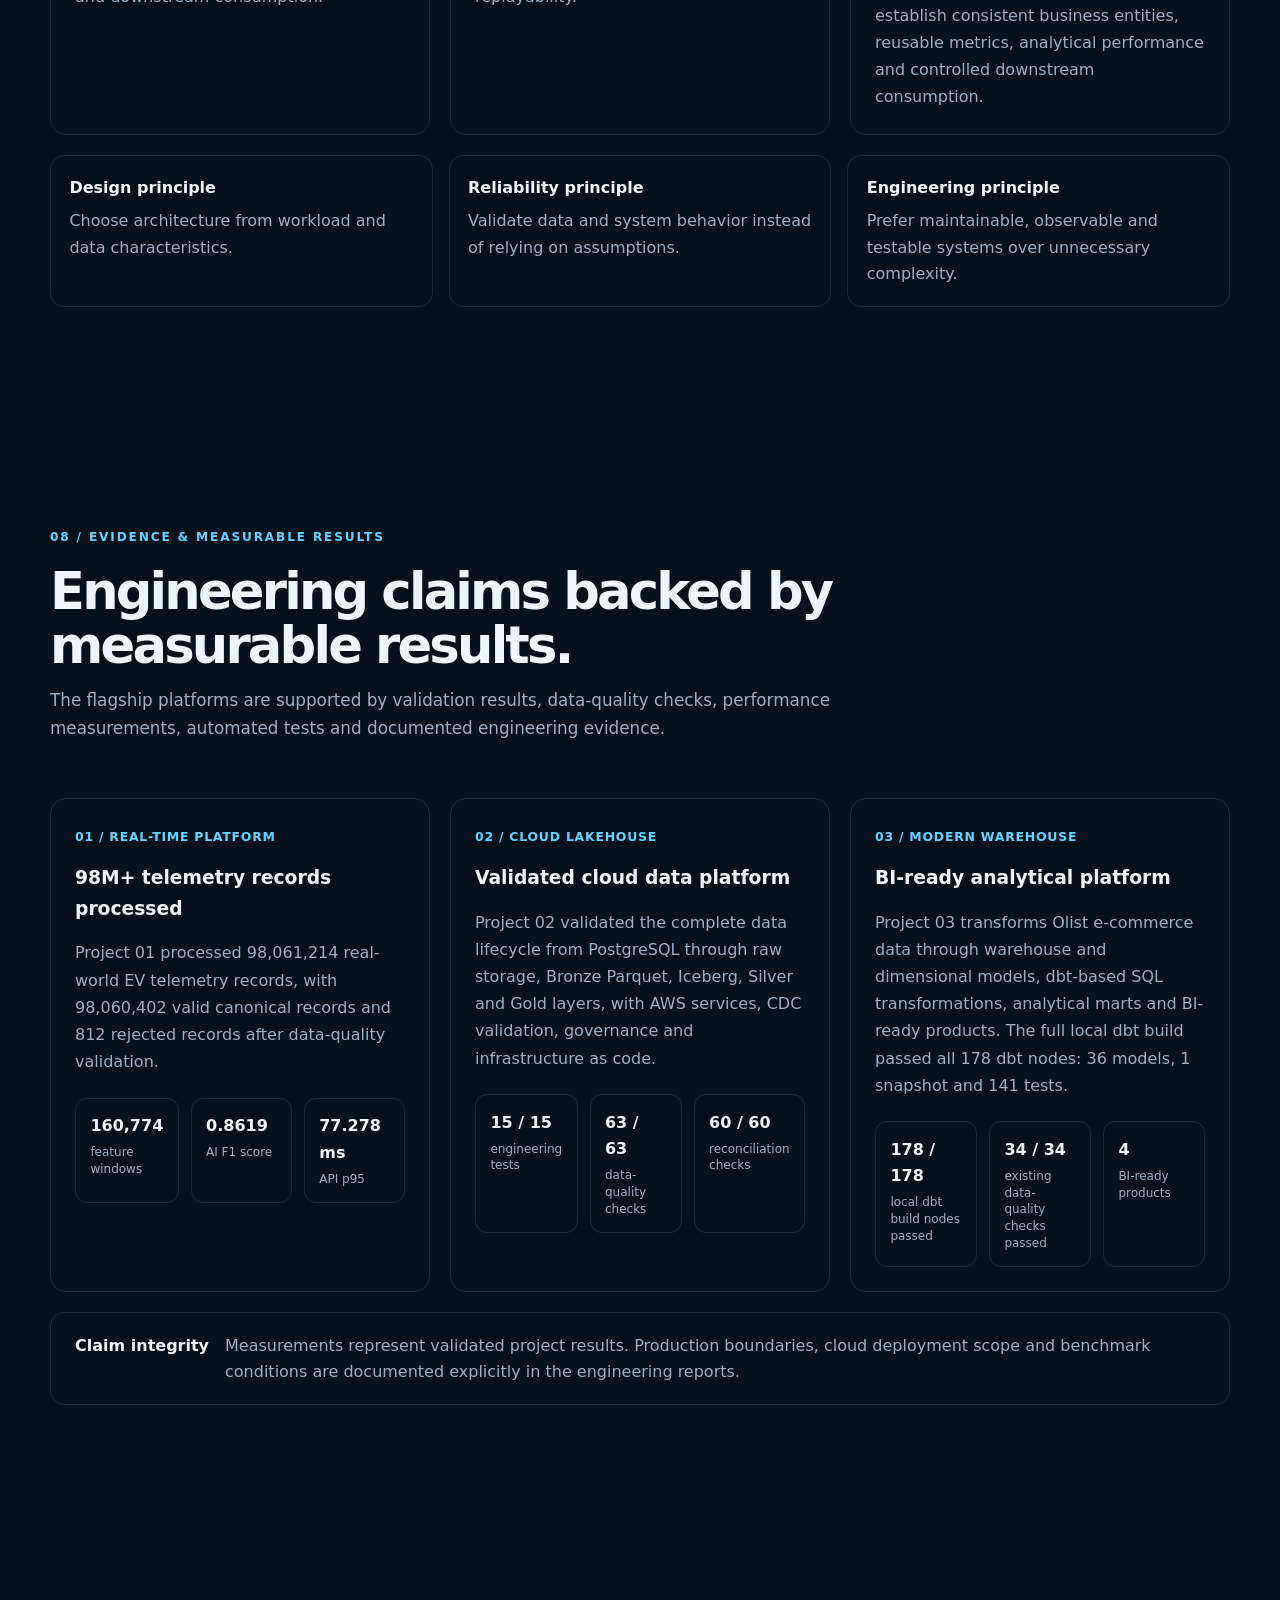
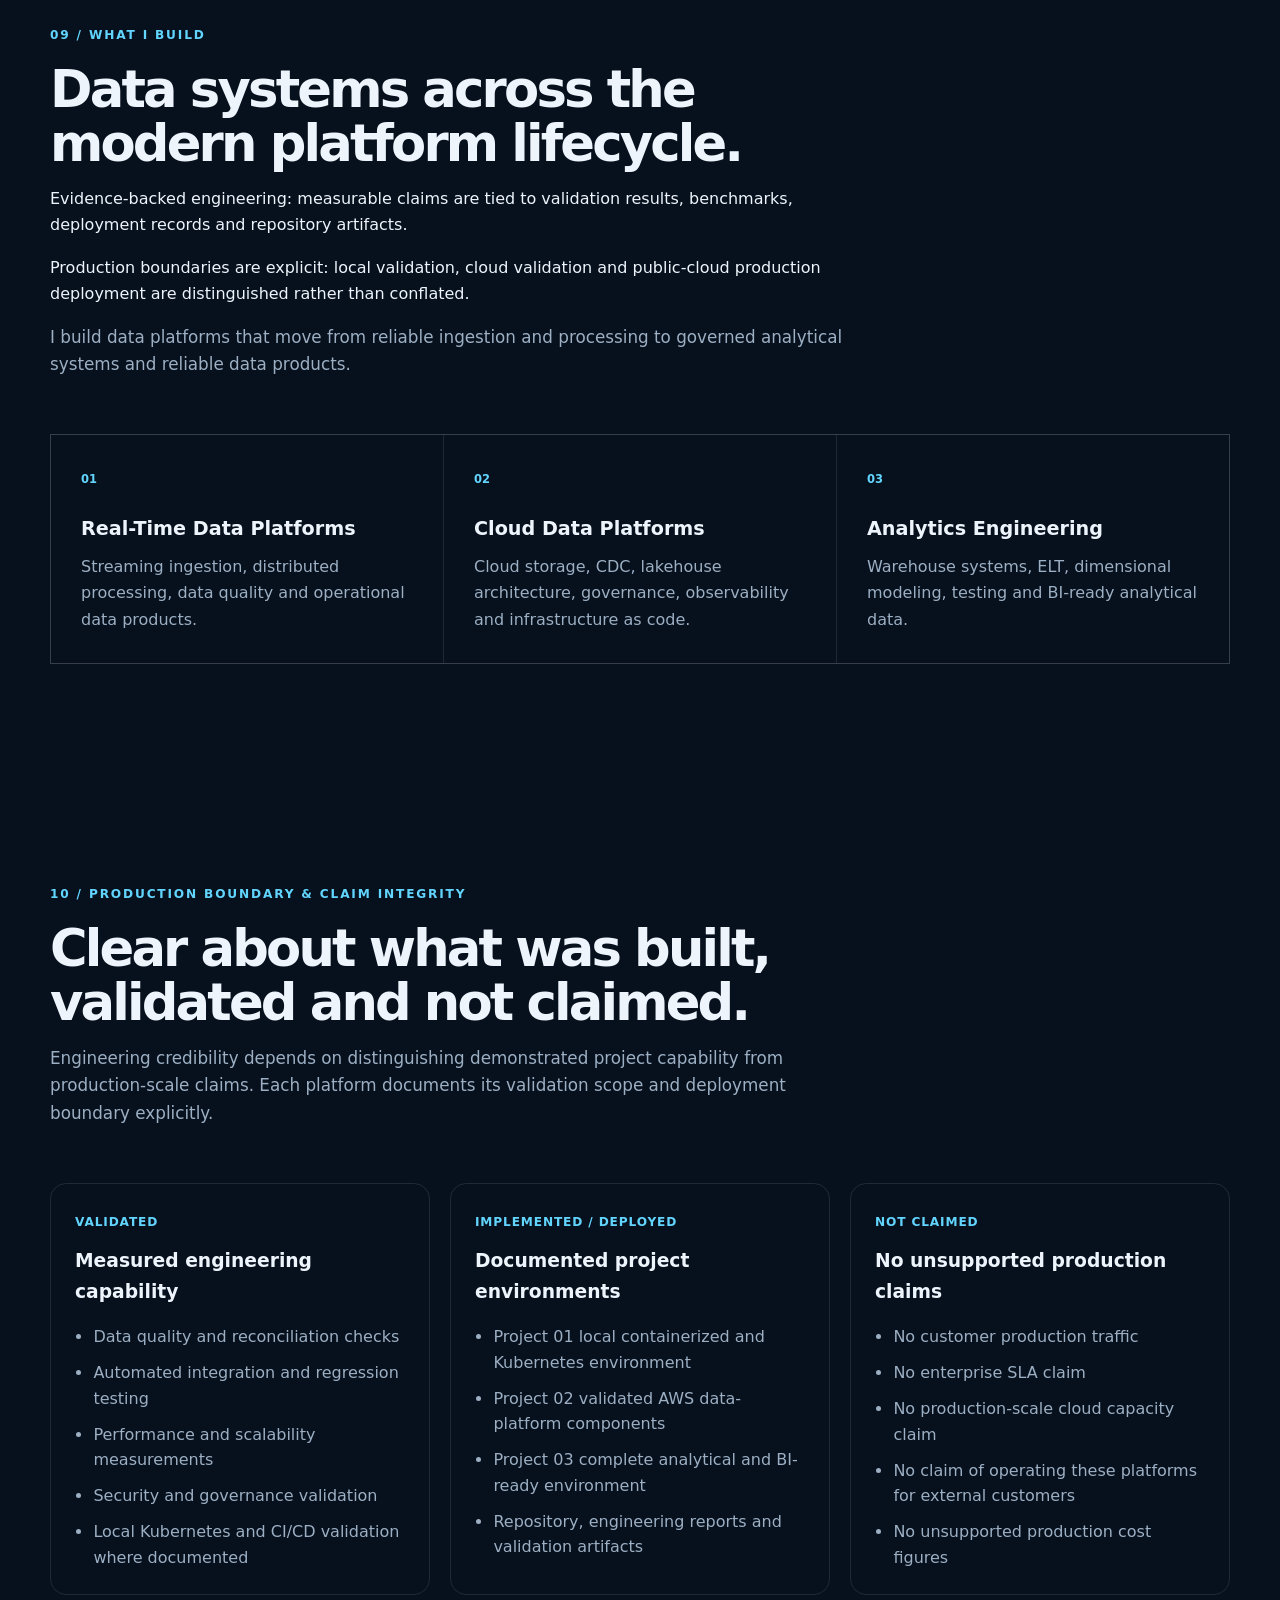
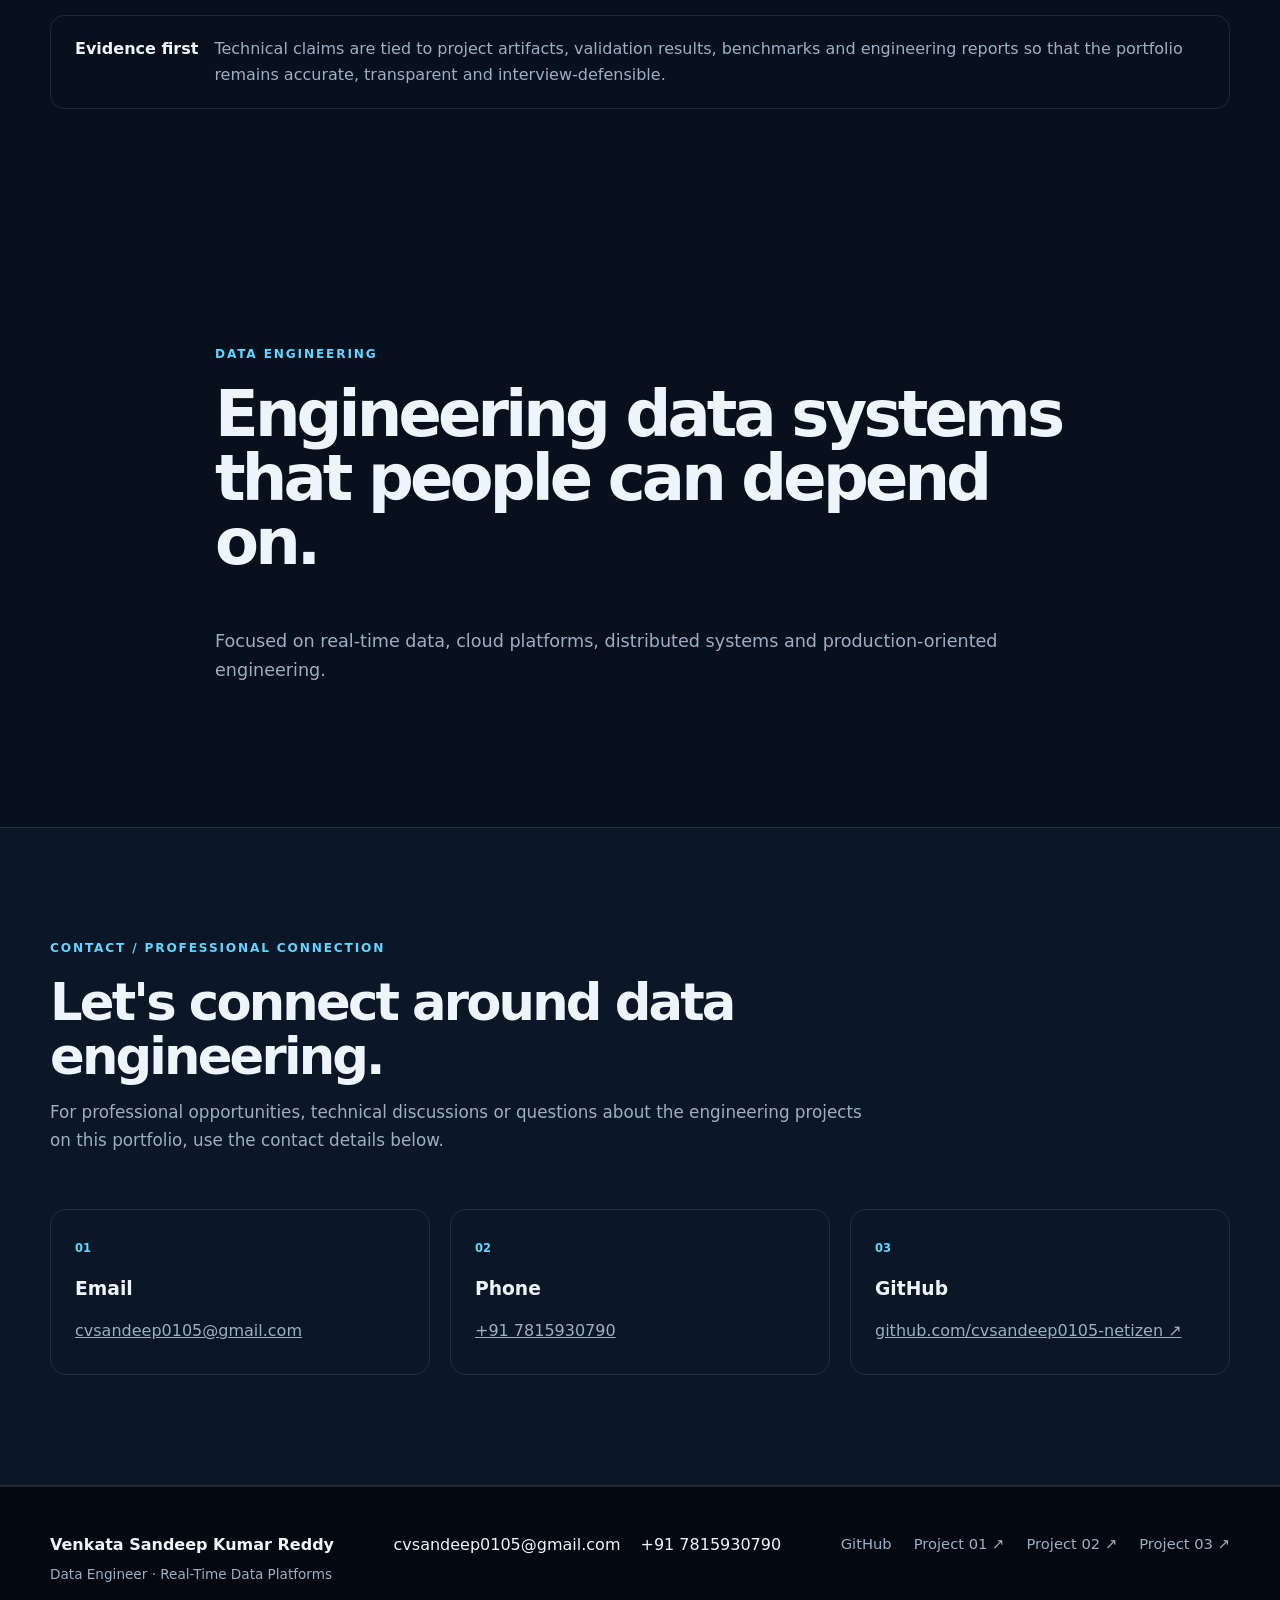
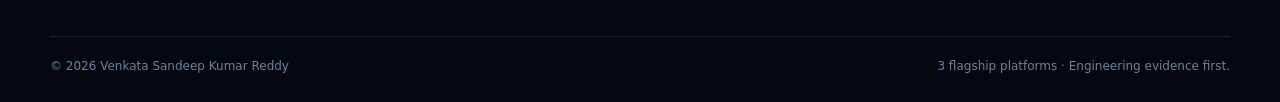
==== commit dc7c1c41: "portfolio: remove Project 02 engineering report" ====
--- a/index.html
+++ b/index.html
@@ -393,7 +393,7 @@
             <p class="project-business"><strong>Business value:</strong> Turns operational data and change events into governed, replayable lakehouse datasets that support reliable downstream analytics and AI-ready data workflows.</p>
             <div class="project-tech"><span>AWS</span><span>Terraform</span><span>Iceberg</span><span>CDC</span><span>Spark</span><span>Lakehouse</span></div>
             <div class="project-evidence"><strong>Evidence:</strong> Implementation frozen; Area 40 final acceptance pending &#8226; 15/15 automated tests &#8226; 63/63 DQ checks &#8226; 60/60 reconciliation checks &#8226; 6 Gold products</div>
-            <div class="project-links"><a href="https://github.com/cvsandeep0105-netizen/cloud-native-lakehouse-cdc-platform" target="_blank" rel="noopener">GitHub &#8599;</a><a href="project02-engineering-report.html">Engineering report &#8594;</a></div>
+            <div class="project-links"><a href="https://github.com/cvsandeep0105-netizen/cloud-native-lakehouse-cdc-platform" target="_blank" rel="noopener">GitHub &#8599;</a></div>
           </article>
 
           <article class="roadmap-card active">
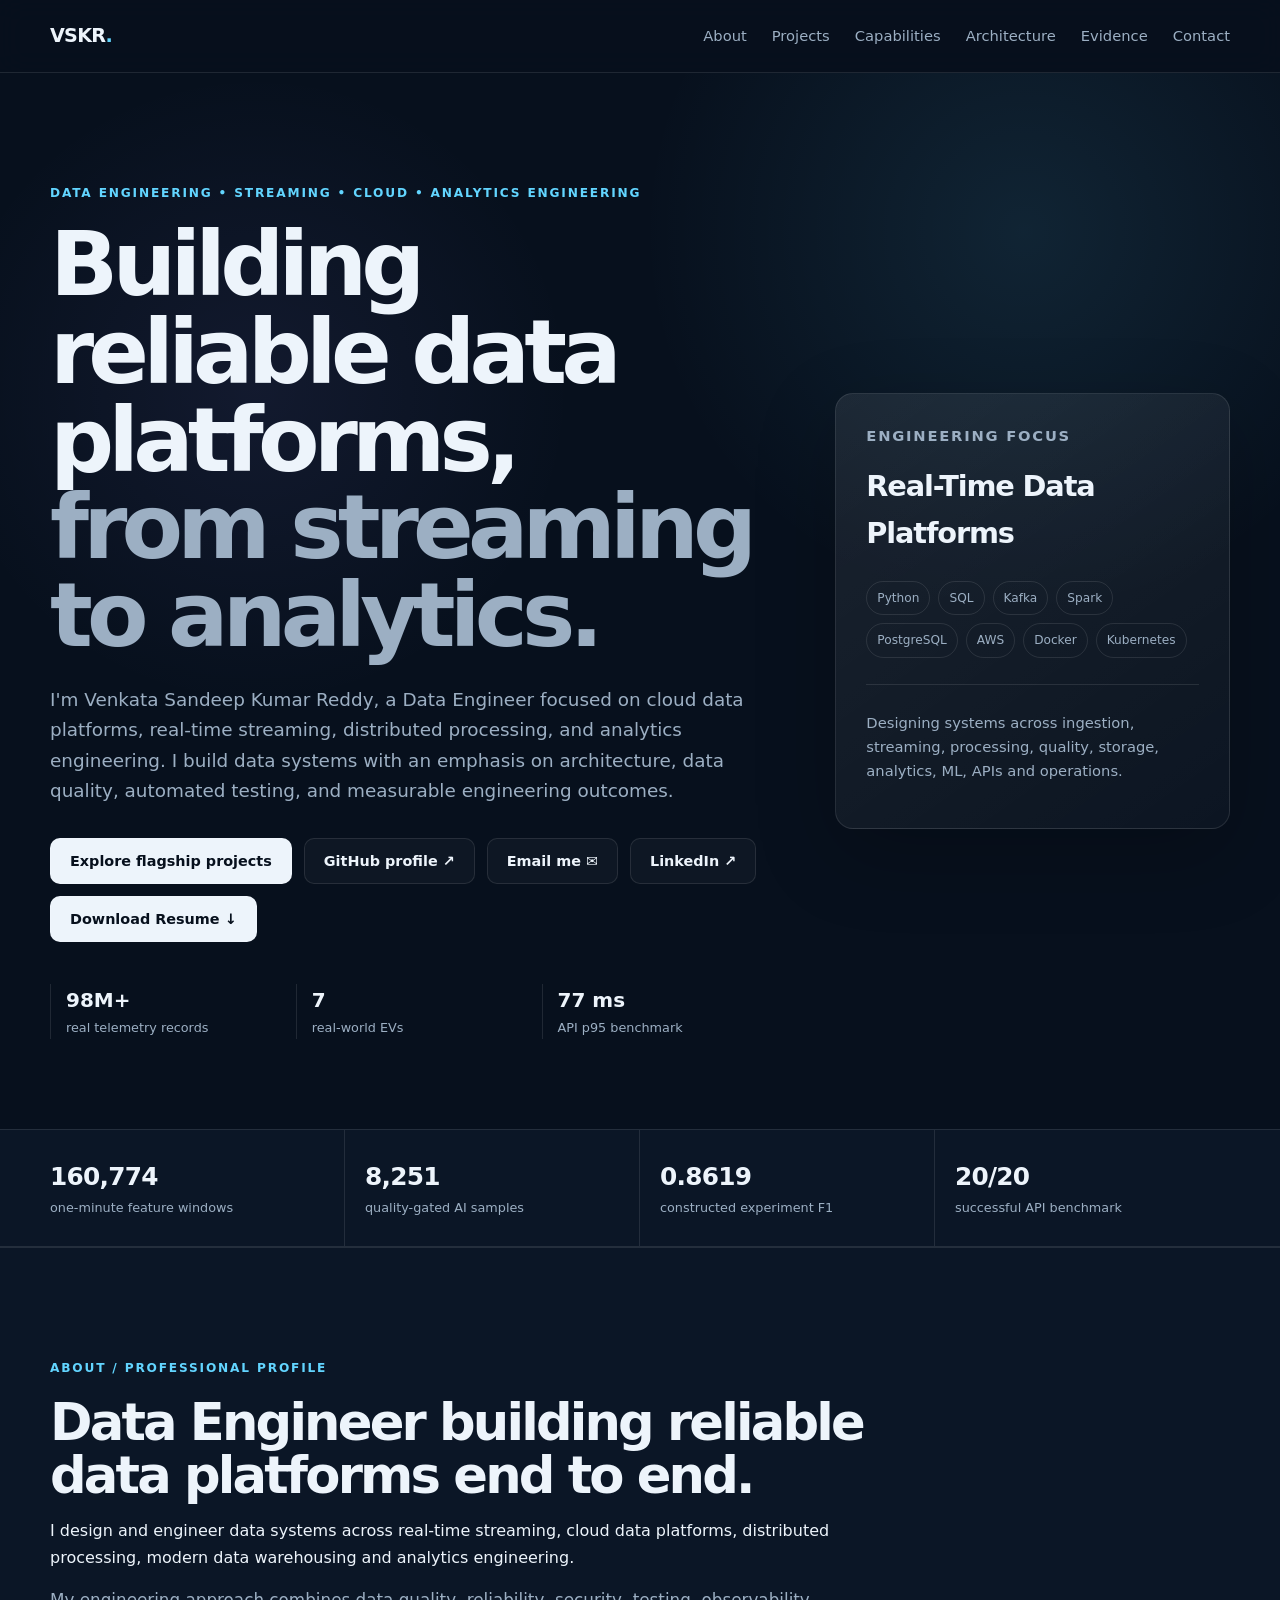
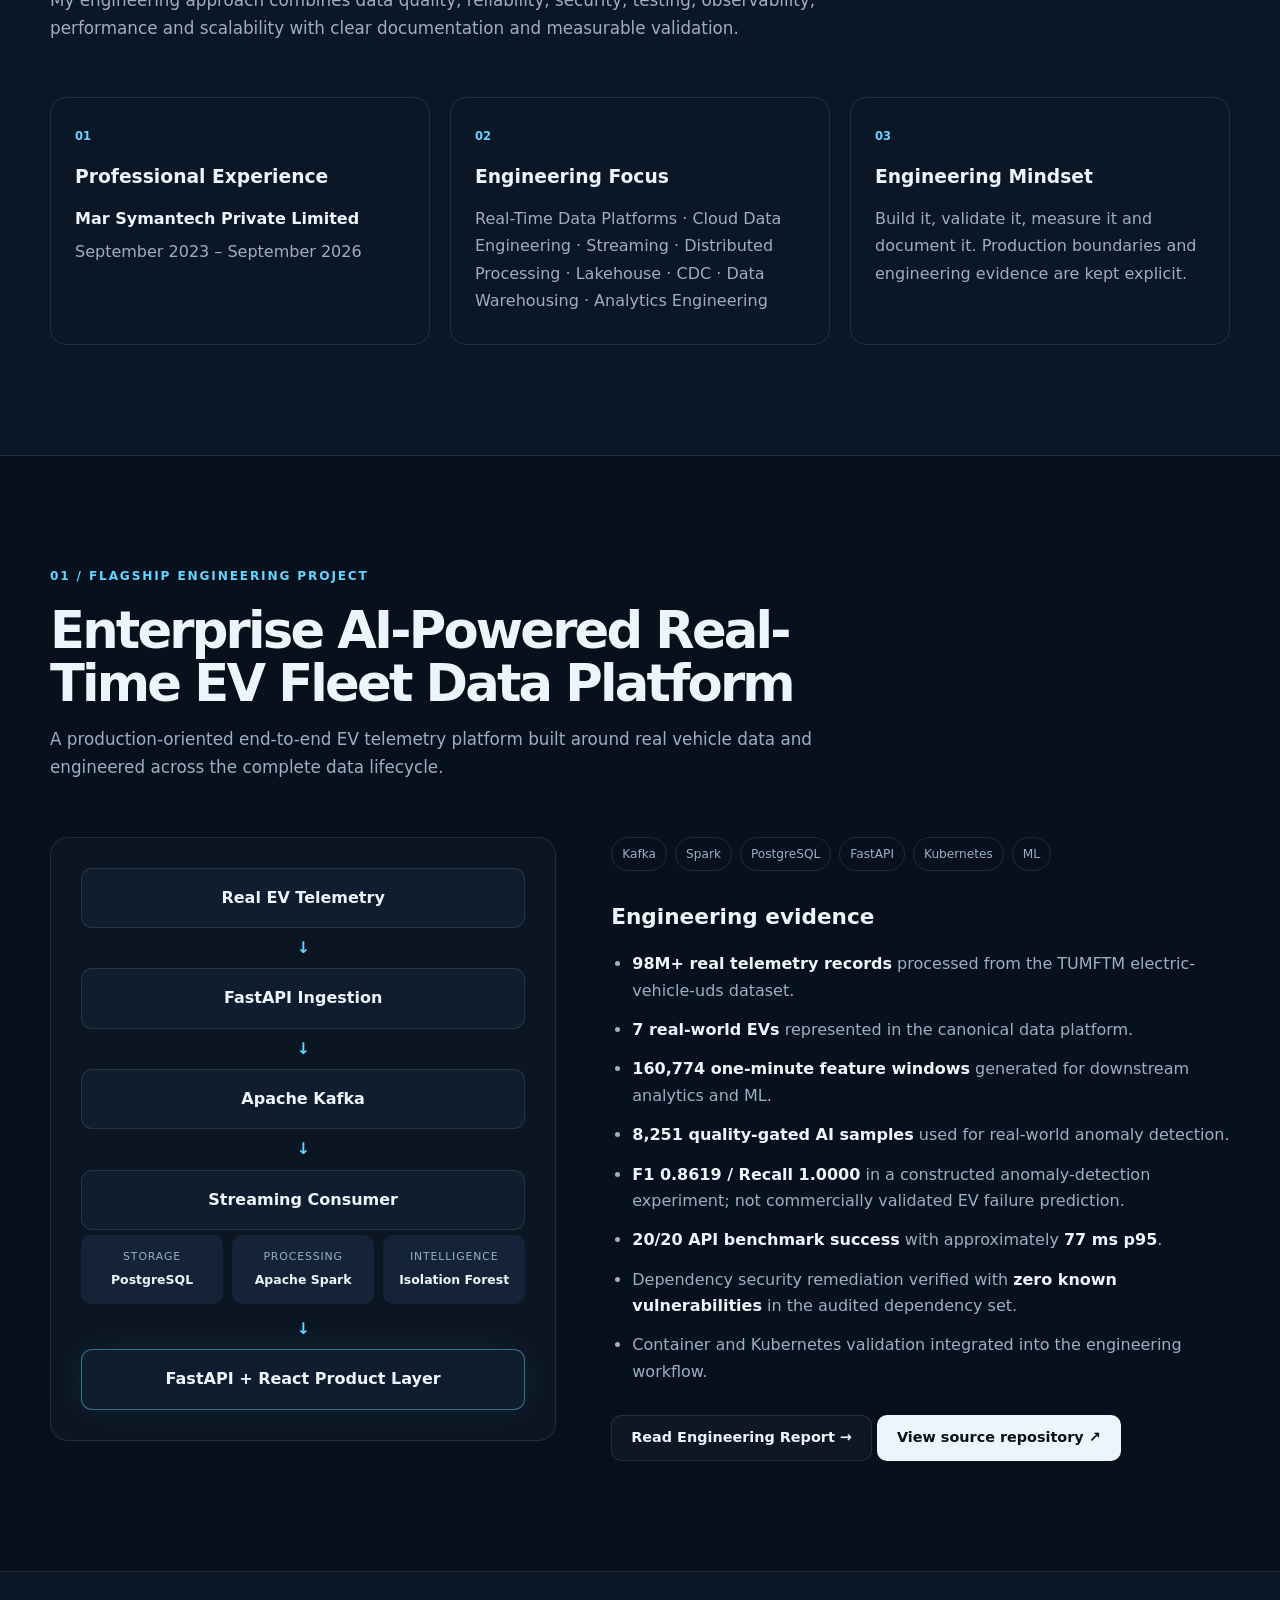
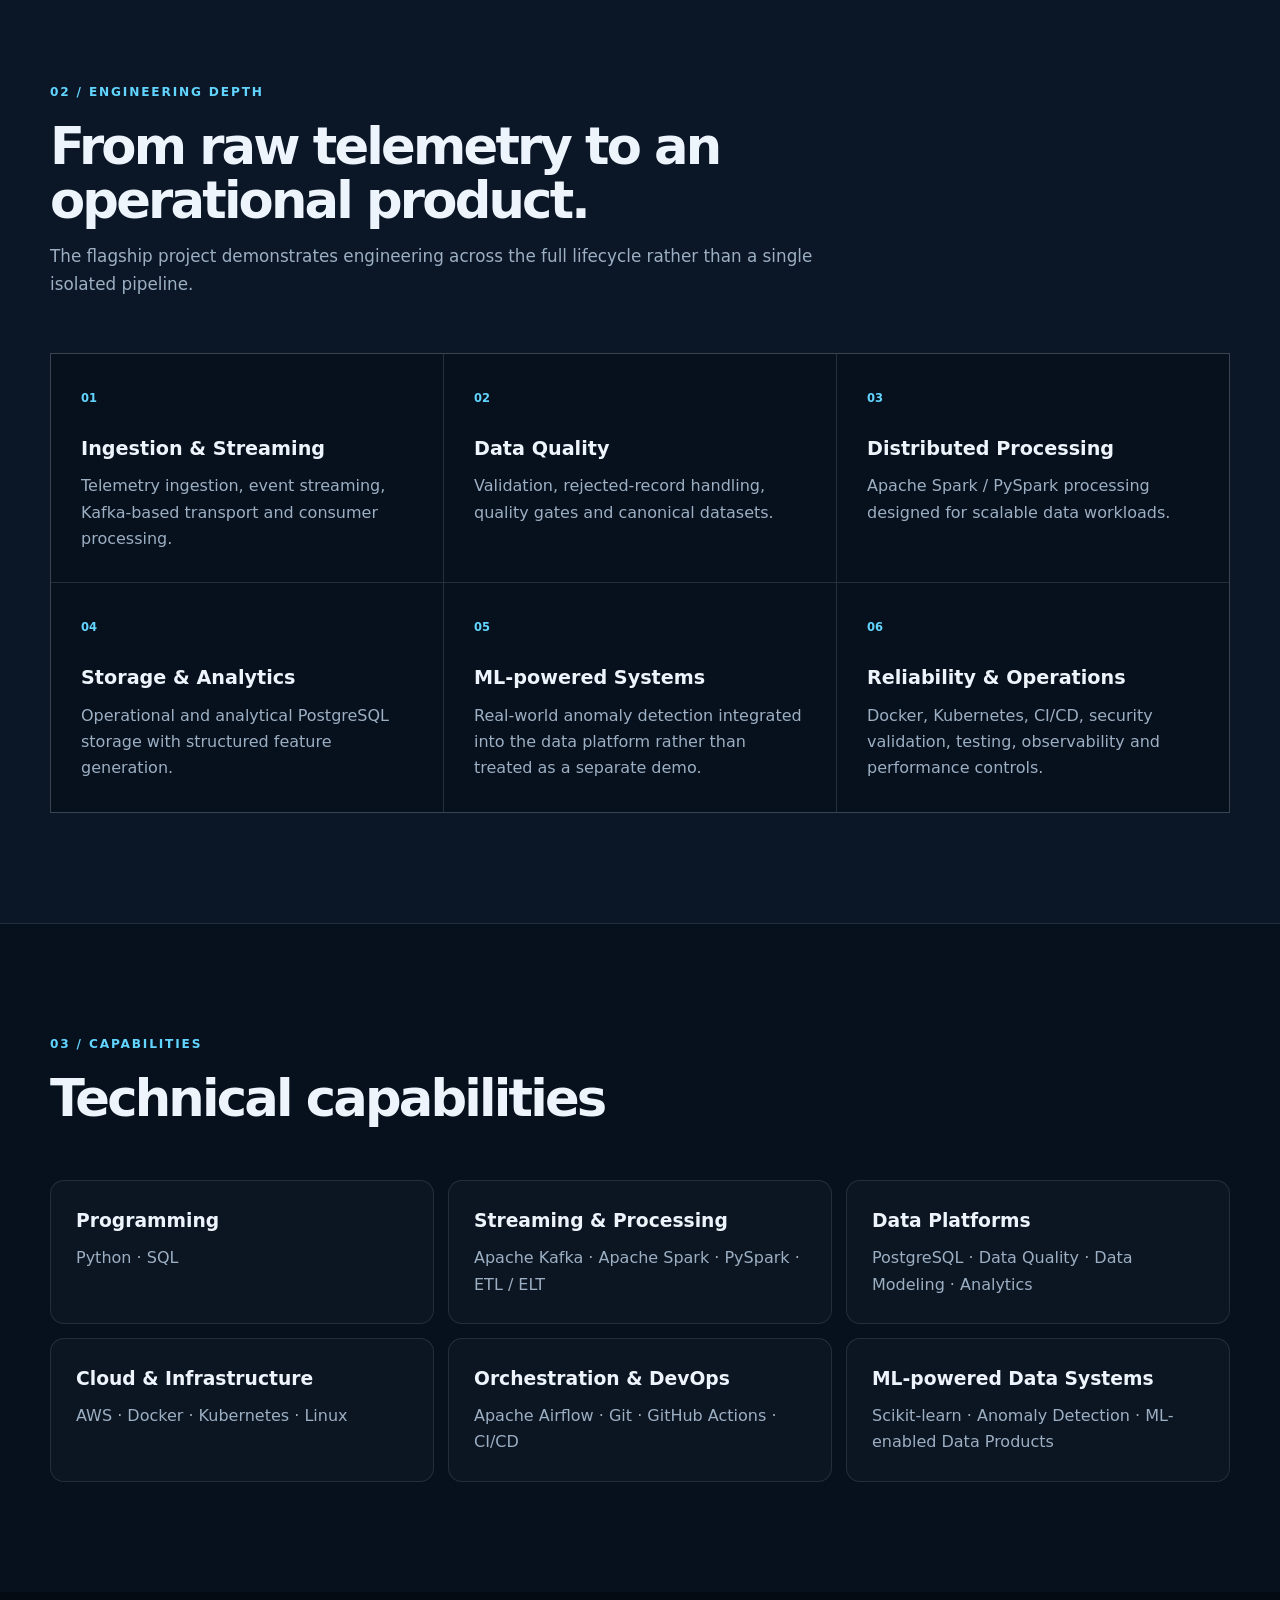
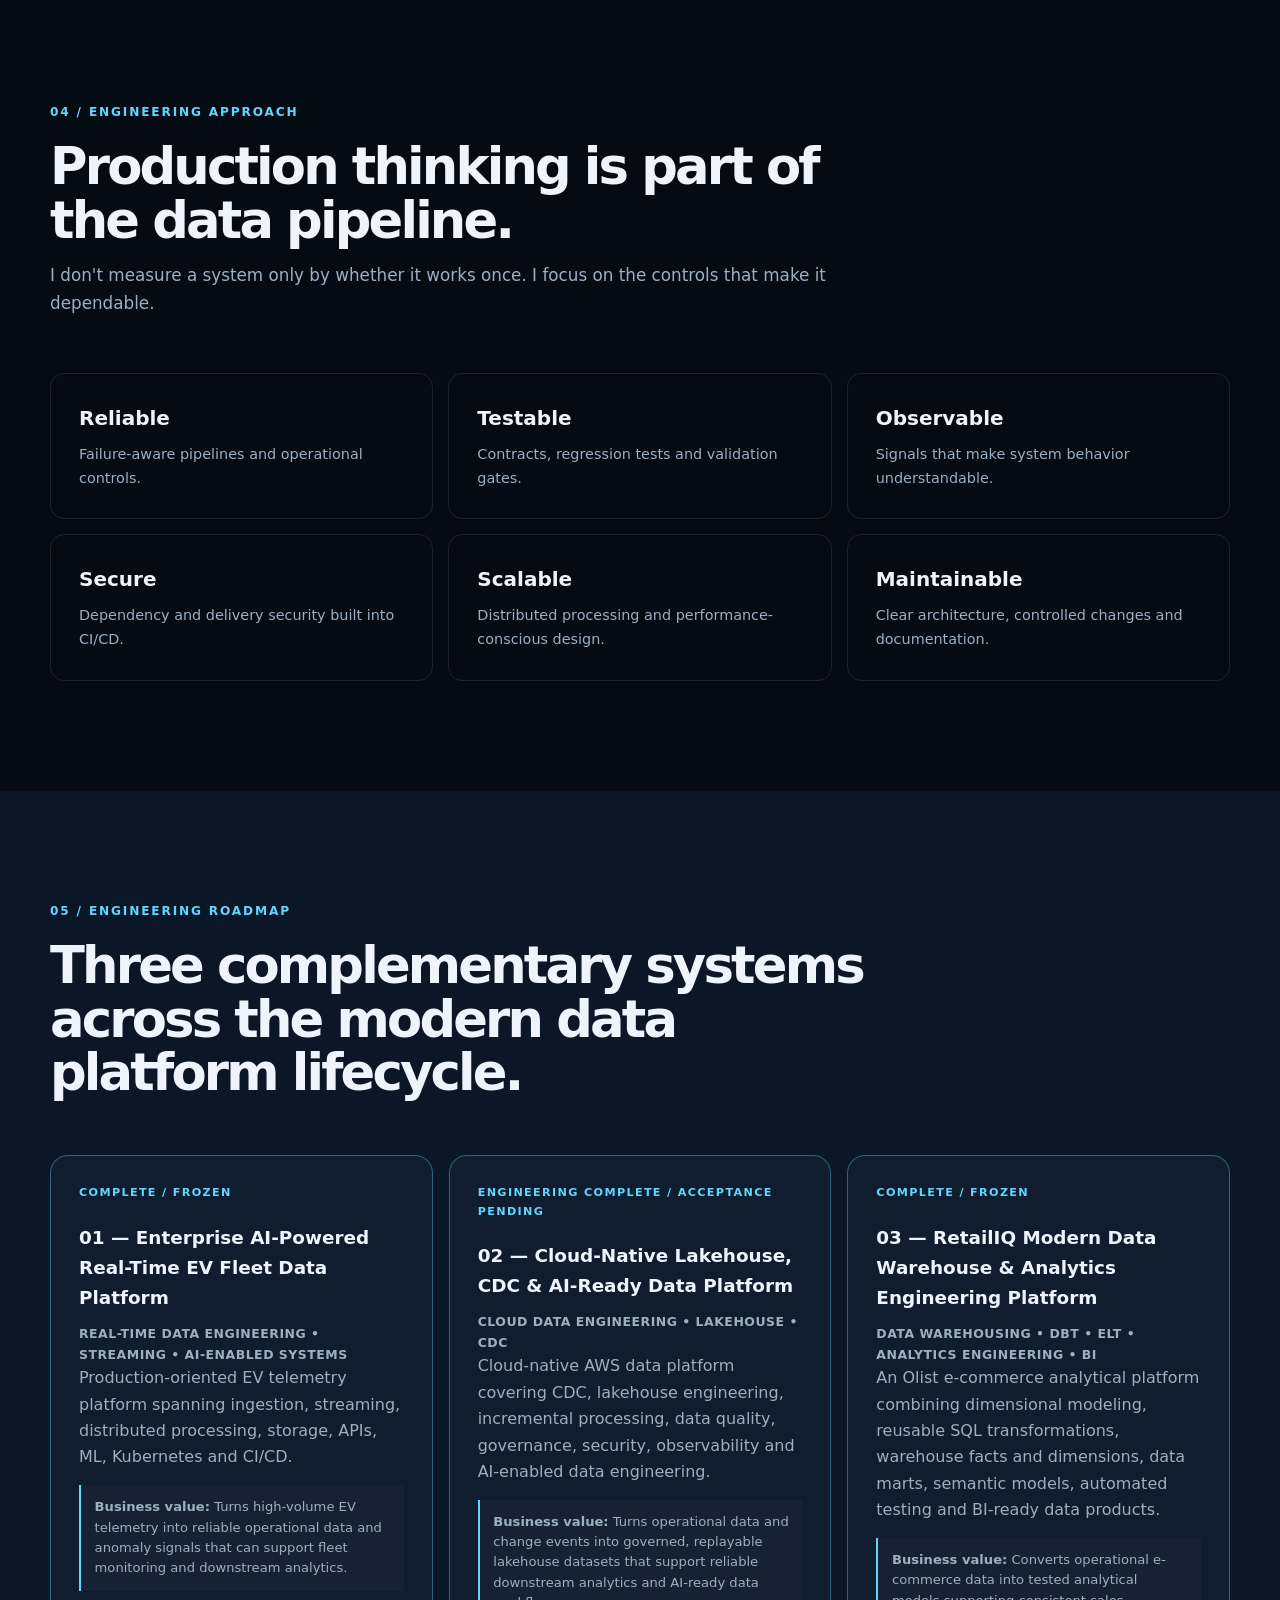
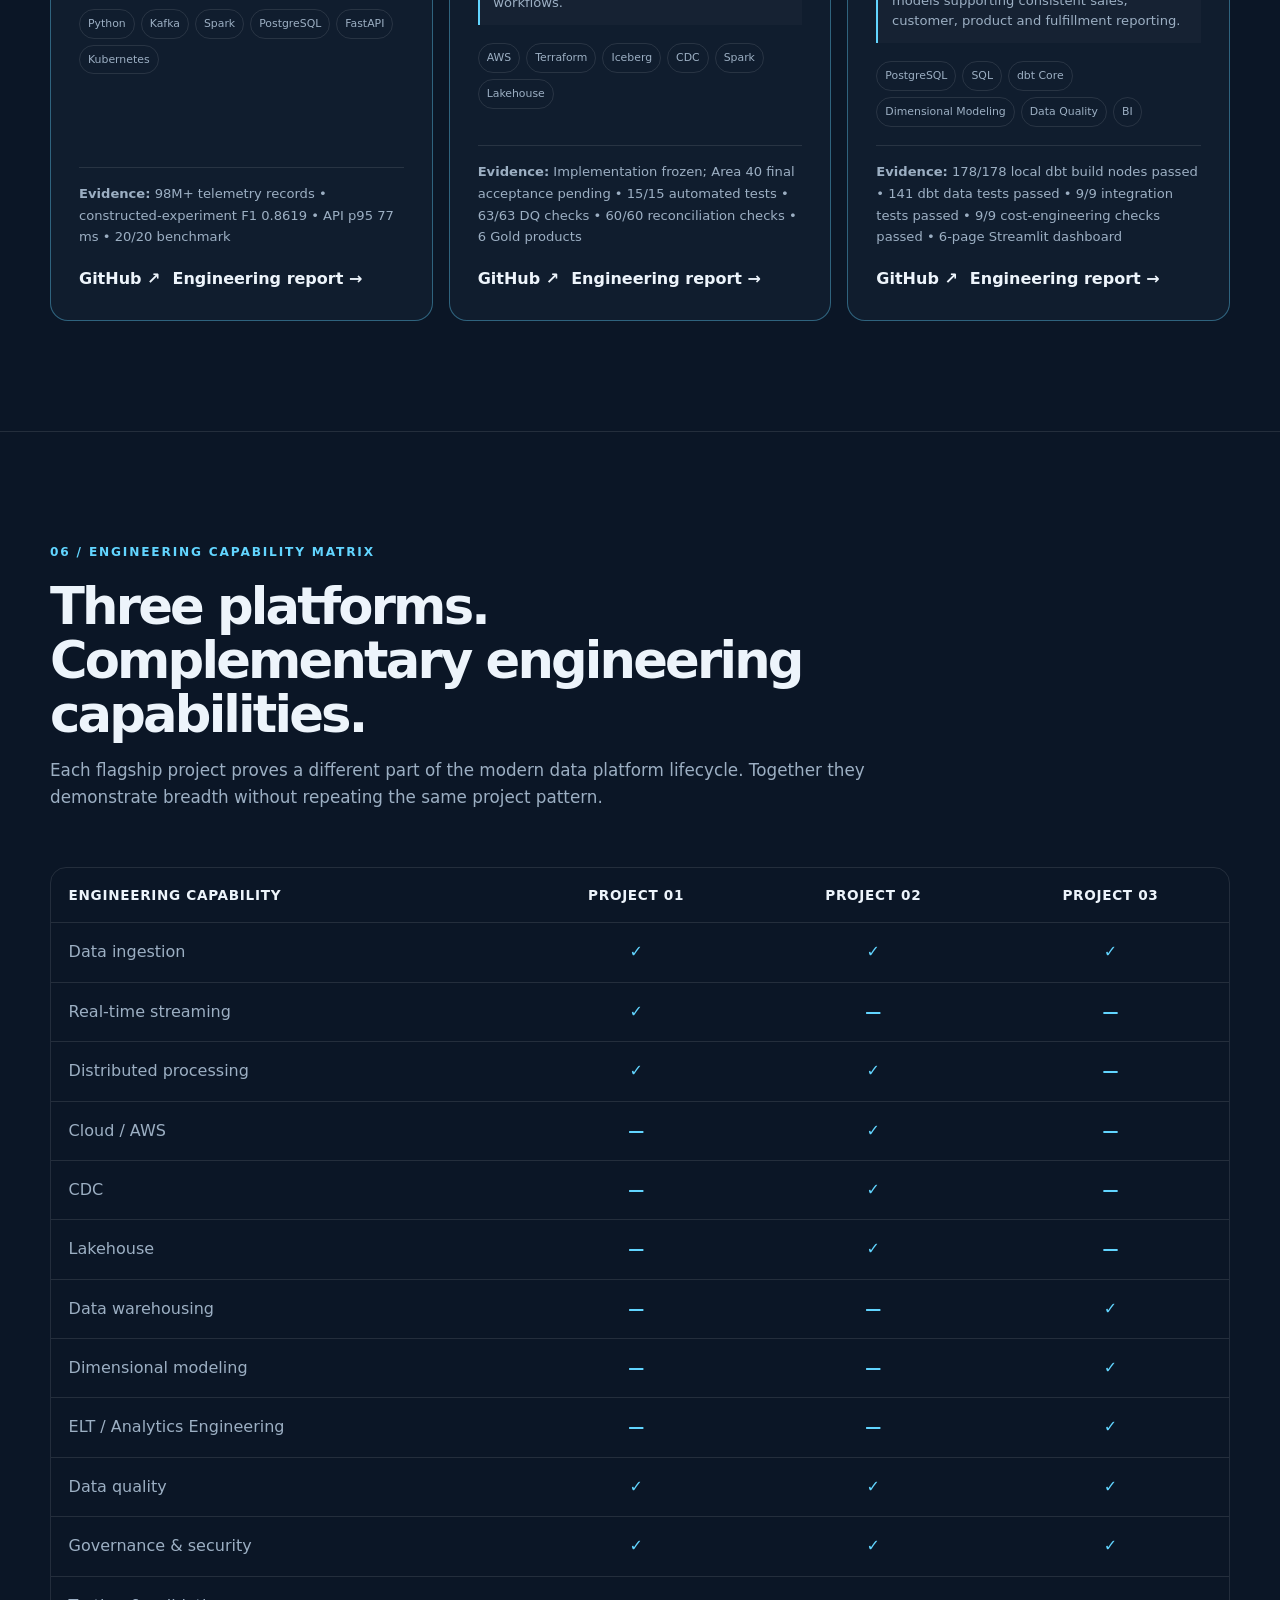
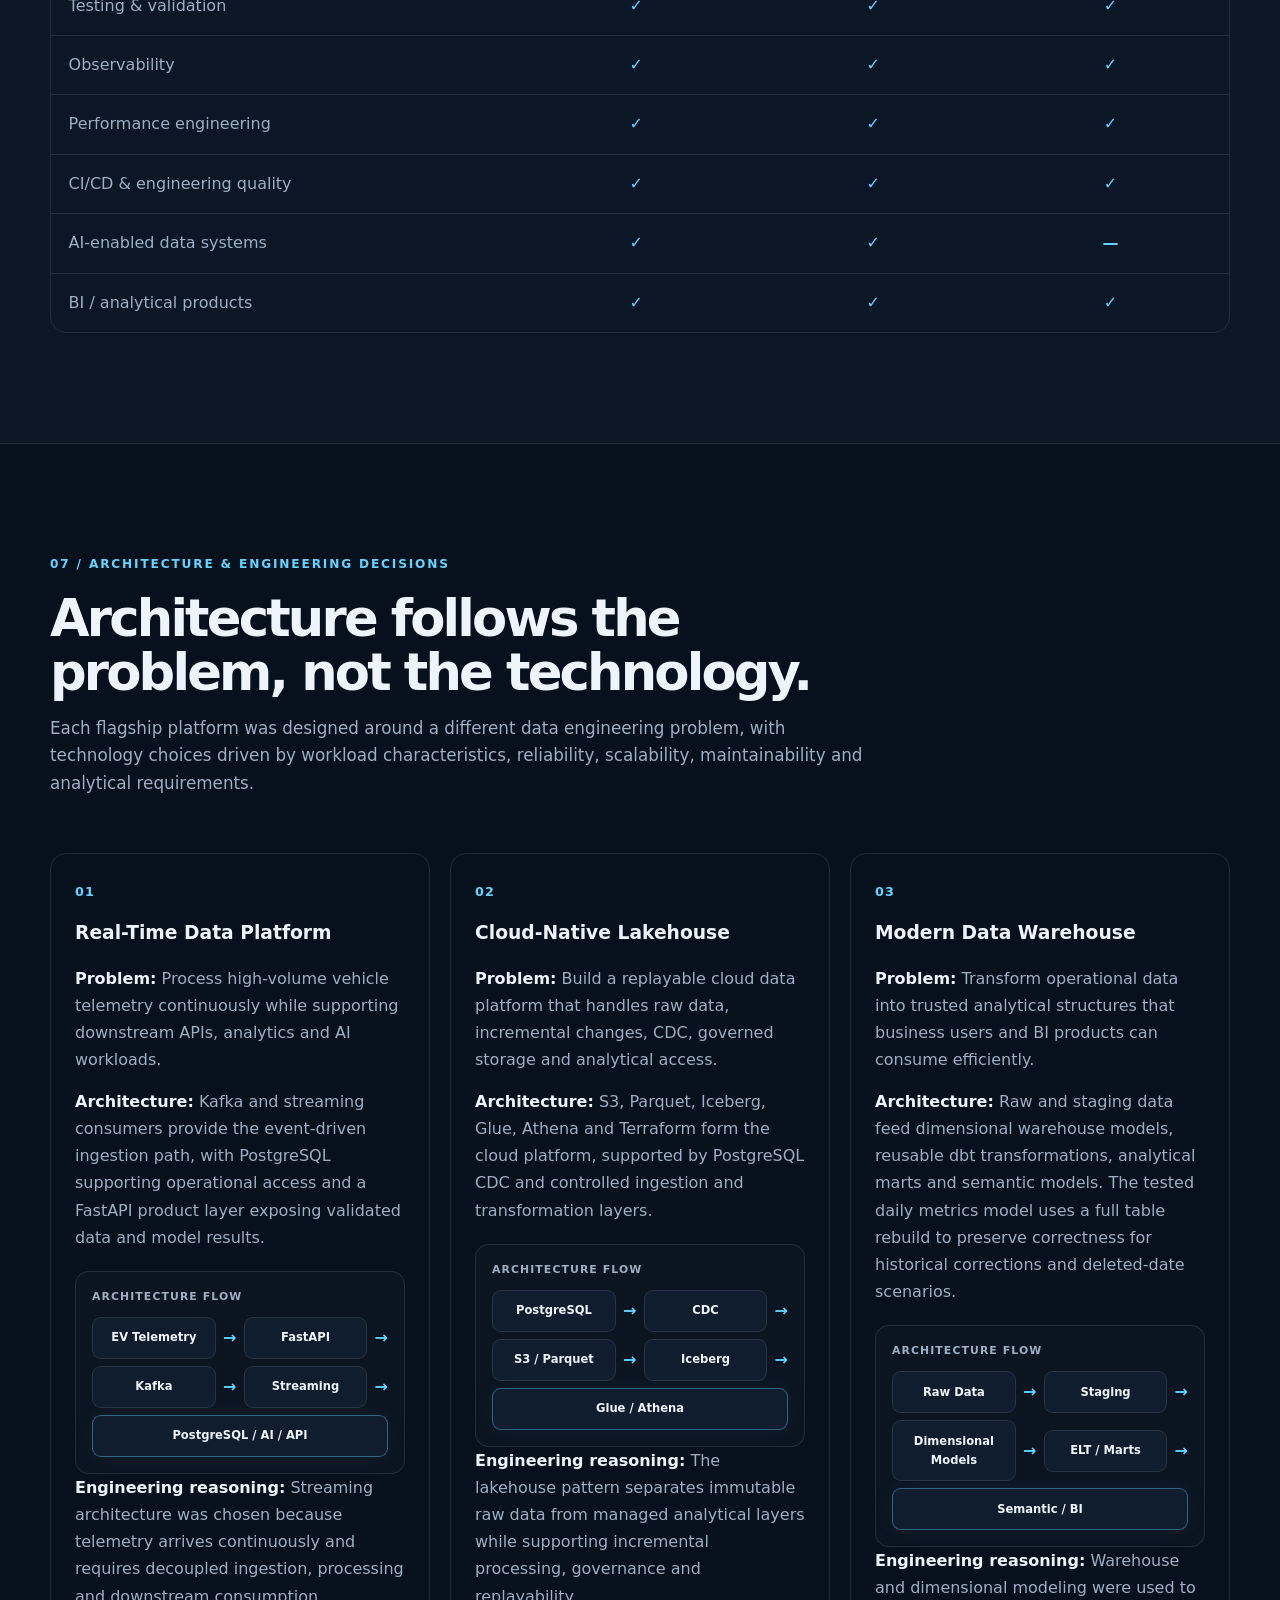
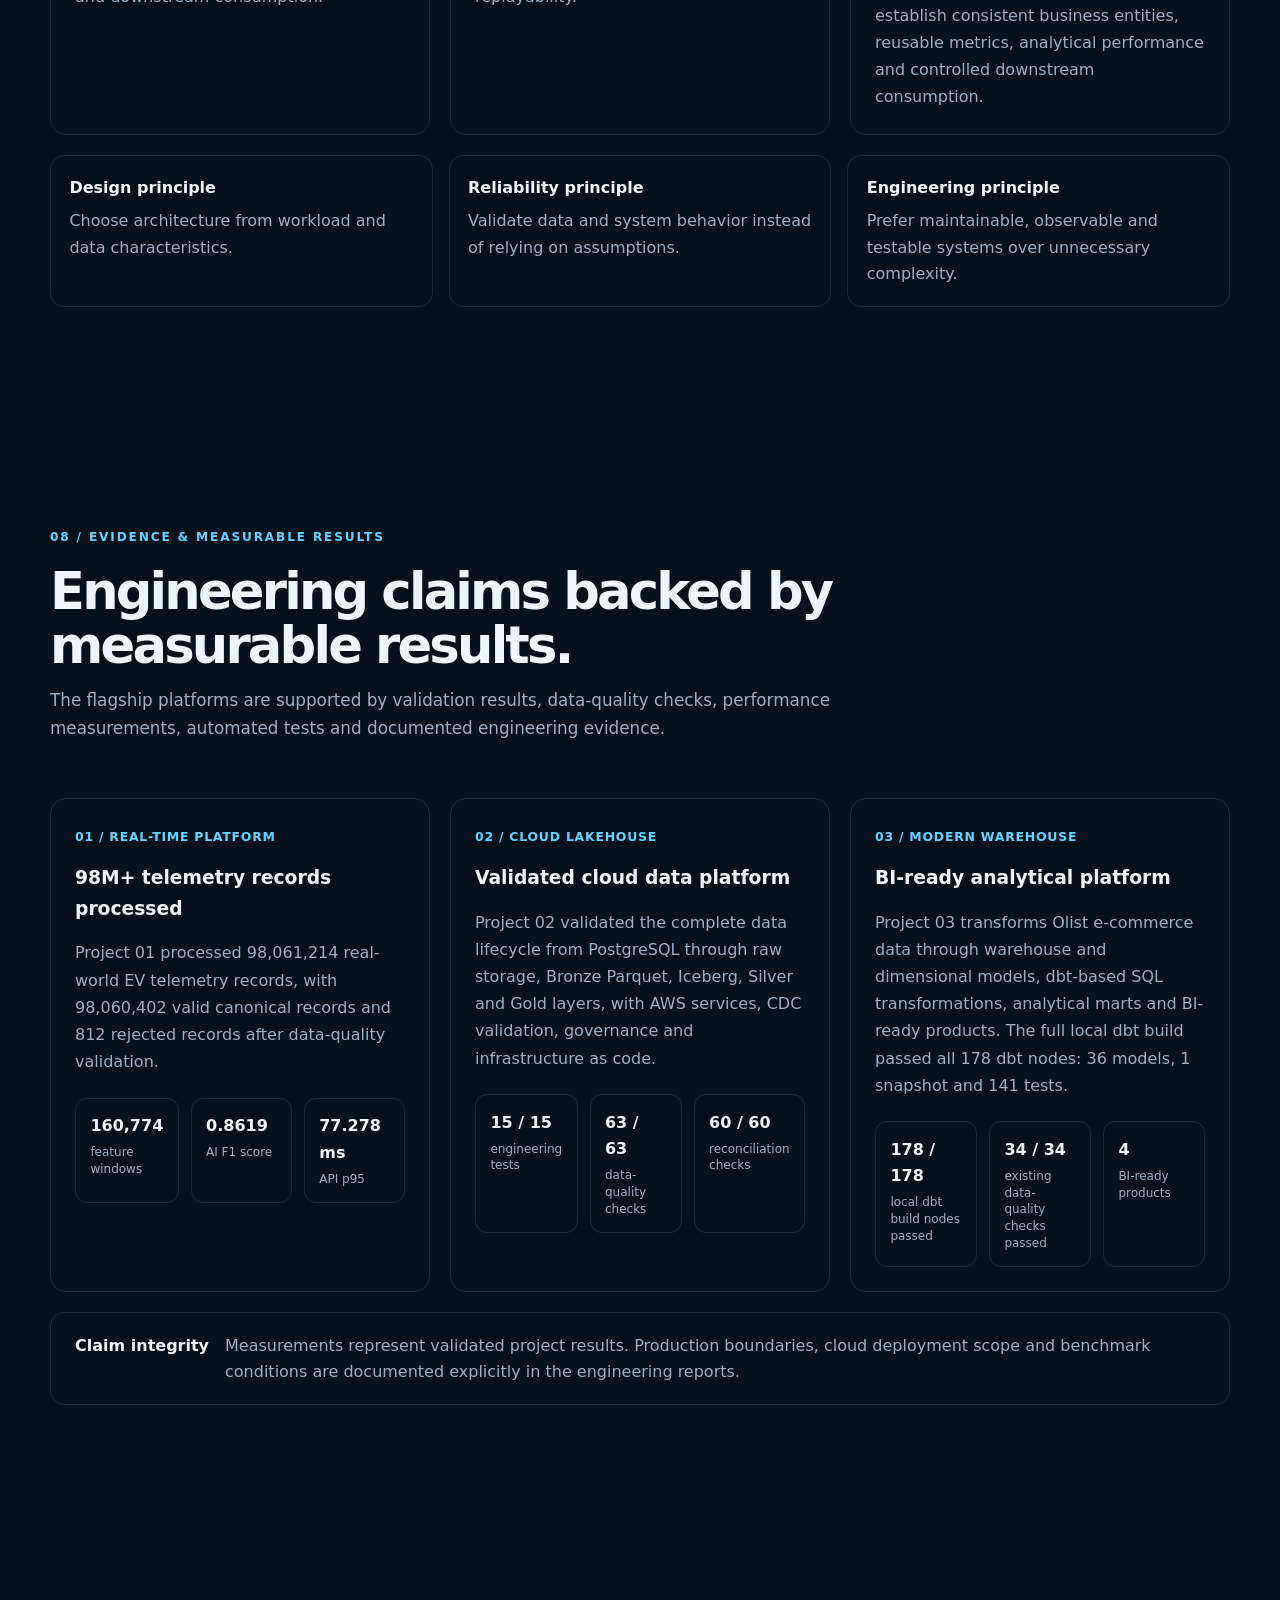
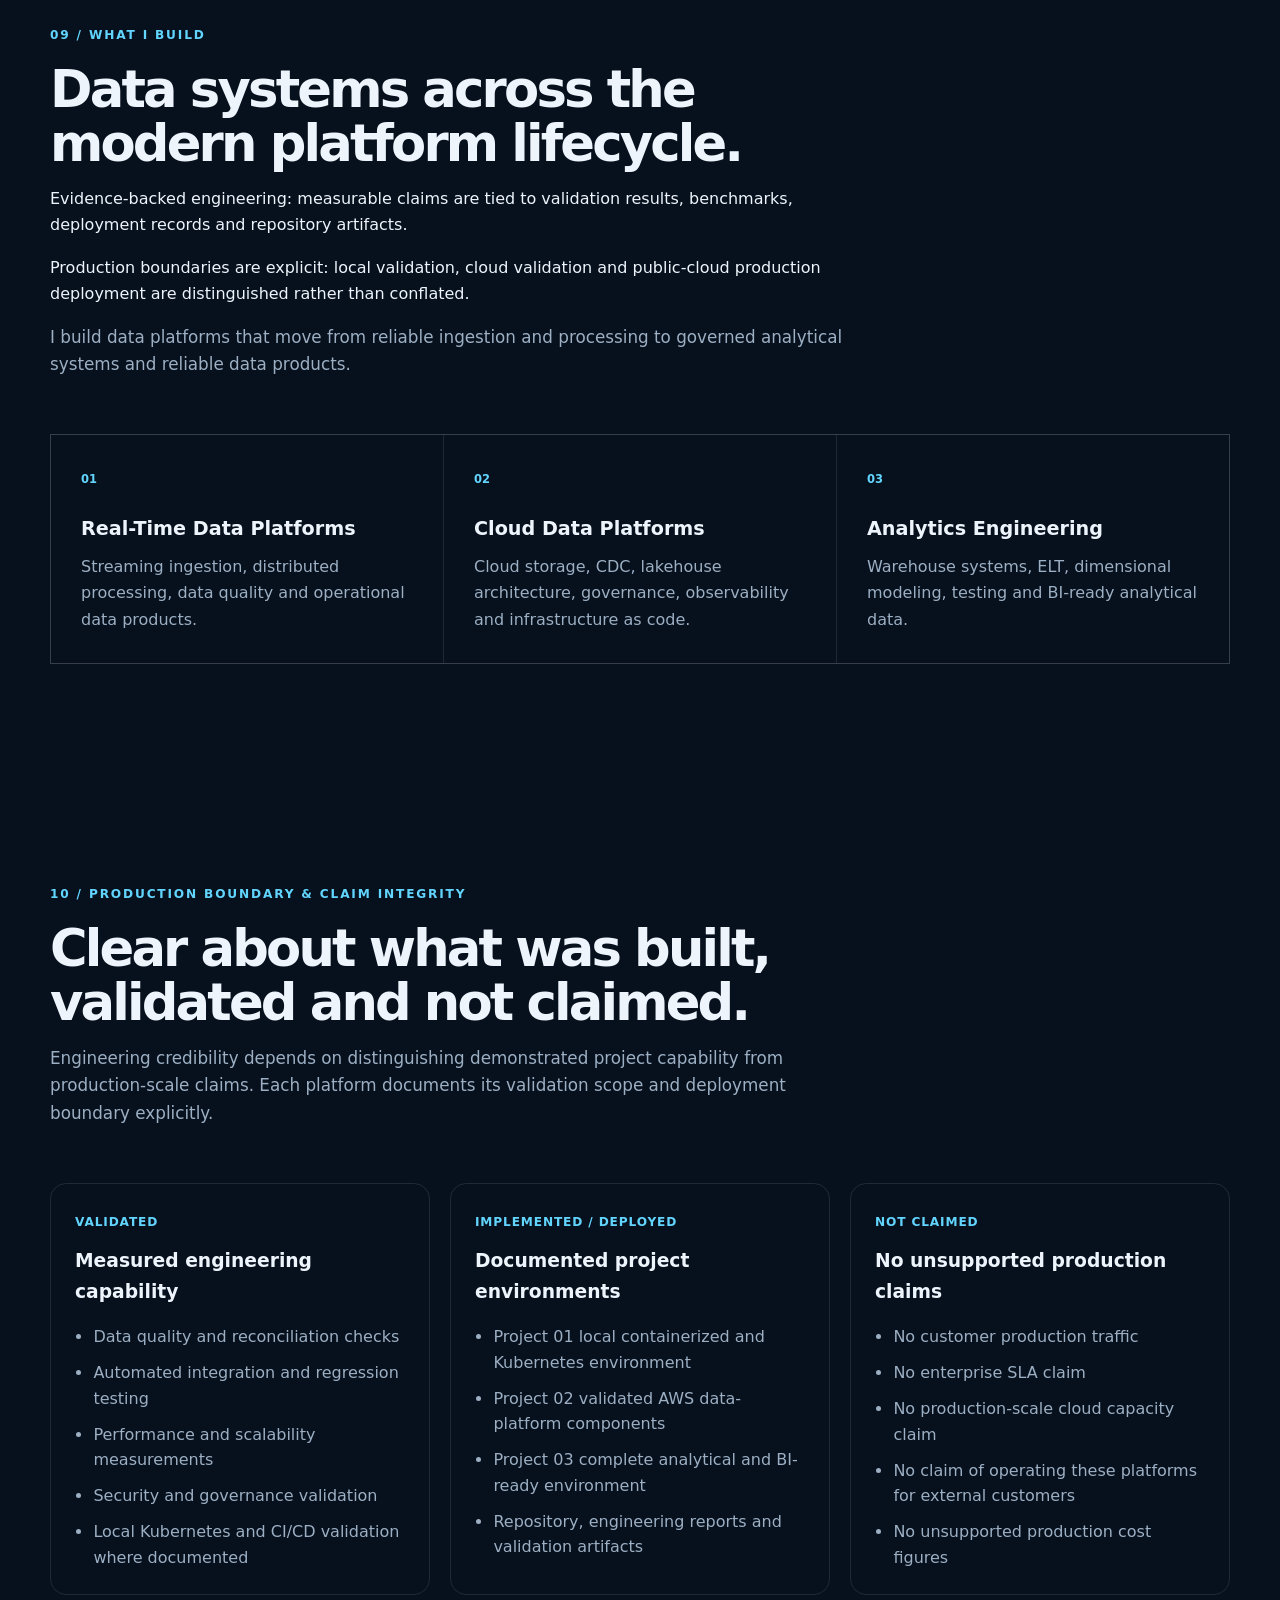
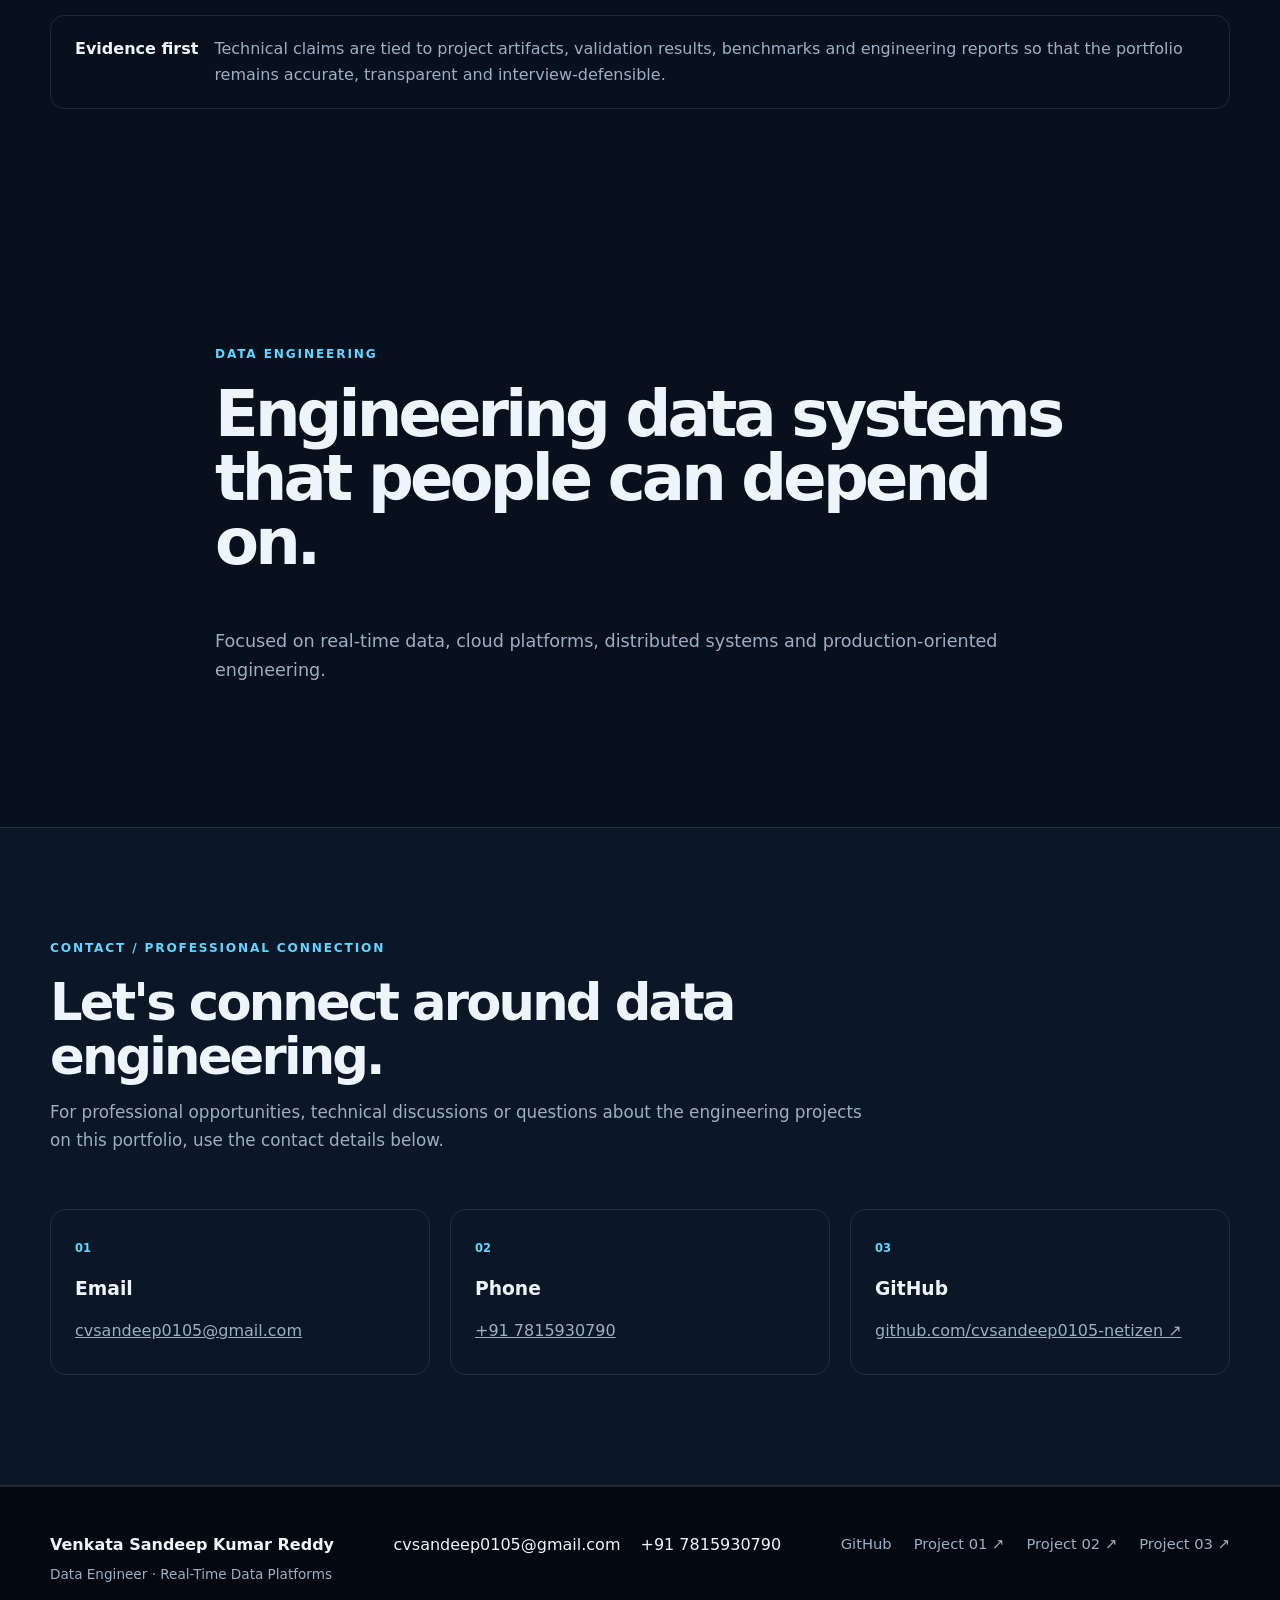
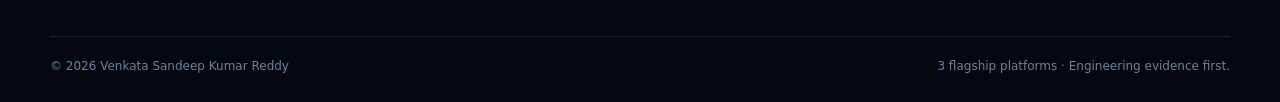
==== commit 69277120: "Add Project 02 engineering report link" ====
--- a/index.html
+++ b/index.html
@@ -393,7 +393,7 @@
             <p class="project-business"><strong>Business value:</strong> Turns operational data and change events into governed, replayable lakehouse datasets that support reliable downstream analytics and AI-ready data workflows.</p>
             <div class="project-tech"><span>AWS</span><span>Terraform</span><span>Iceberg</span><span>CDC</span><span>Spark</span><span>Lakehouse</span></div>
             <div class="project-evidence"><strong>Evidence:</strong> Implementation frozen; Area 40 final acceptance pending &#8226; 15/15 automated tests &#8226; 63/63 DQ checks &#8226; 60/60 reconciliation checks &#8226; 6 Gold products</div>
-            <div class="project-links"><a href="https://github.com/cvsandeep0105-netizen/cloud-native-lakehouse-cdc-platform" target="_blank" rel="noopener">GitHub &#8599;</a></div>
+            <div class="project-links"><a href="https://github.com/cvsandeep0105-netizen/cloud-native-lakehouse-cdc-platform" target="_blank" rel="noopener">GitHub &#8599;</a><a href="project02-engineering-report.html">Engineering report &#8594;</a></div>
           </article>
 
           <article class="roadmap-card active">
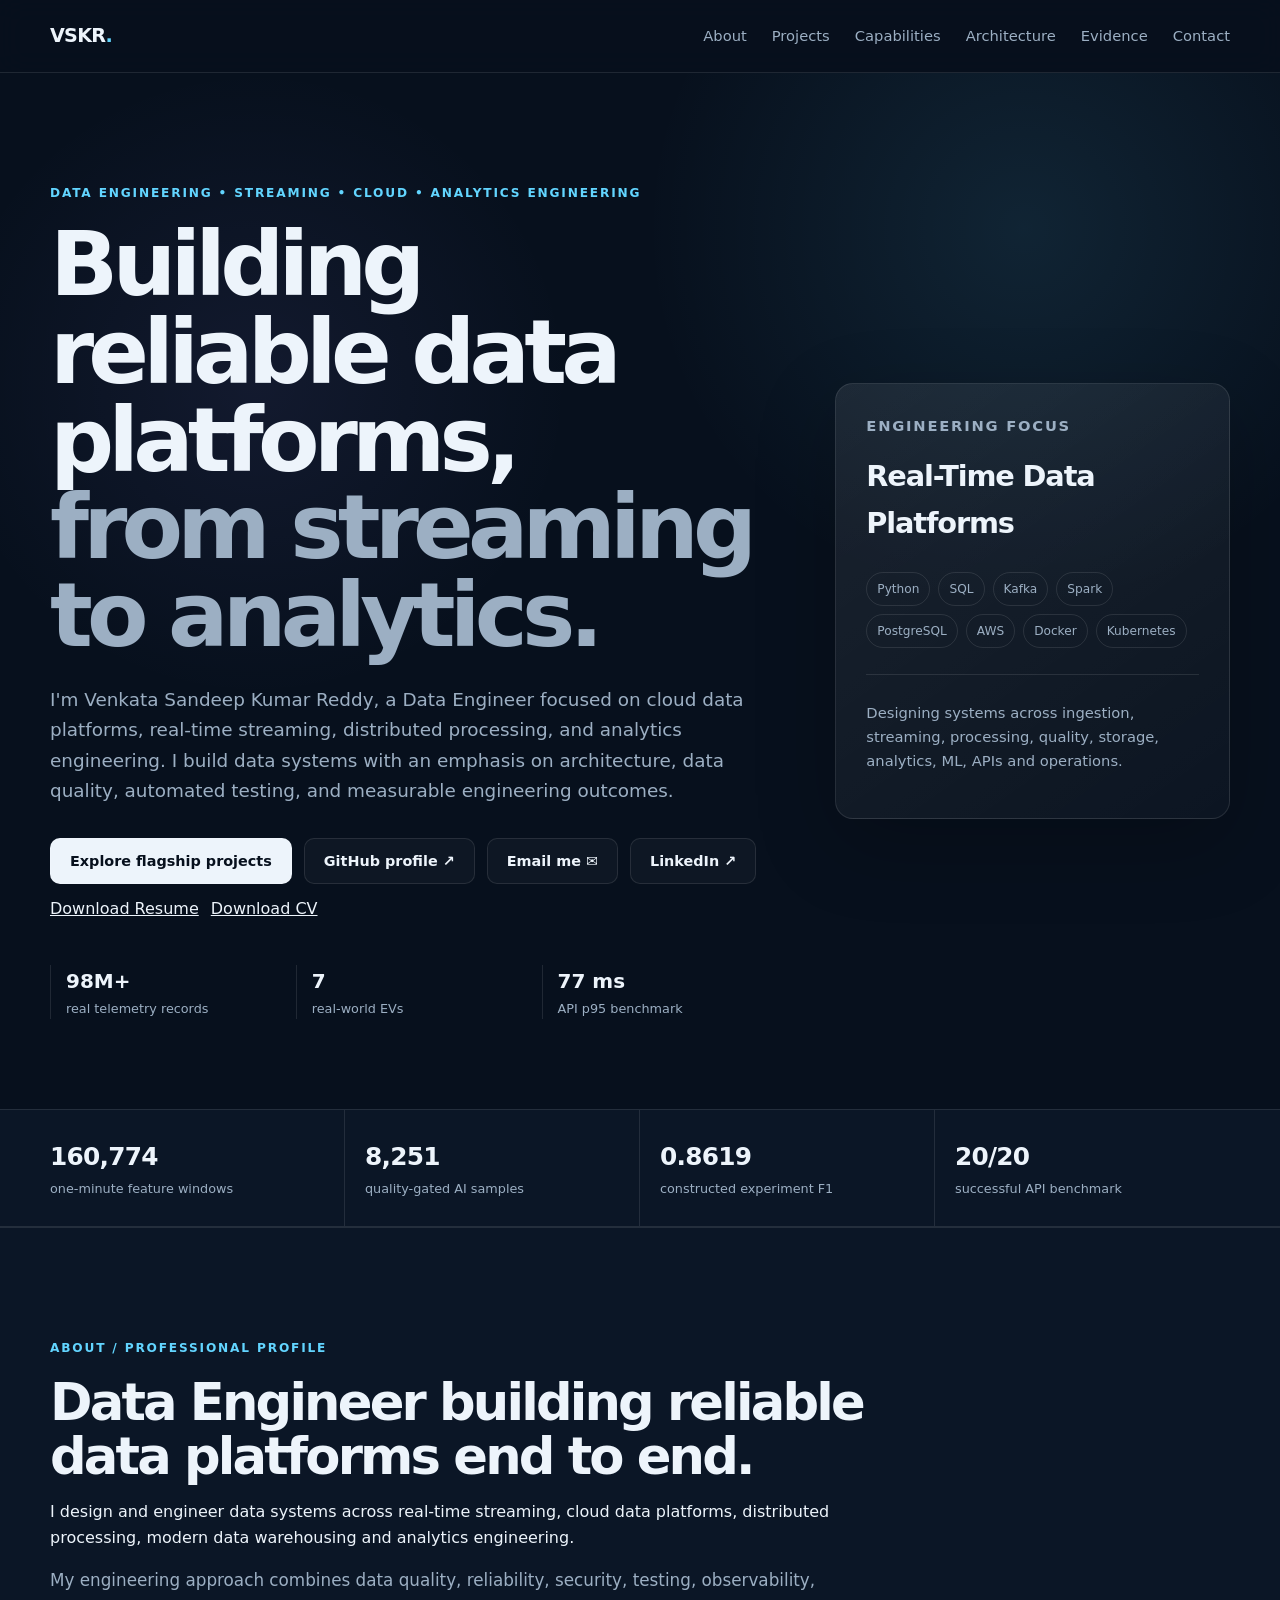
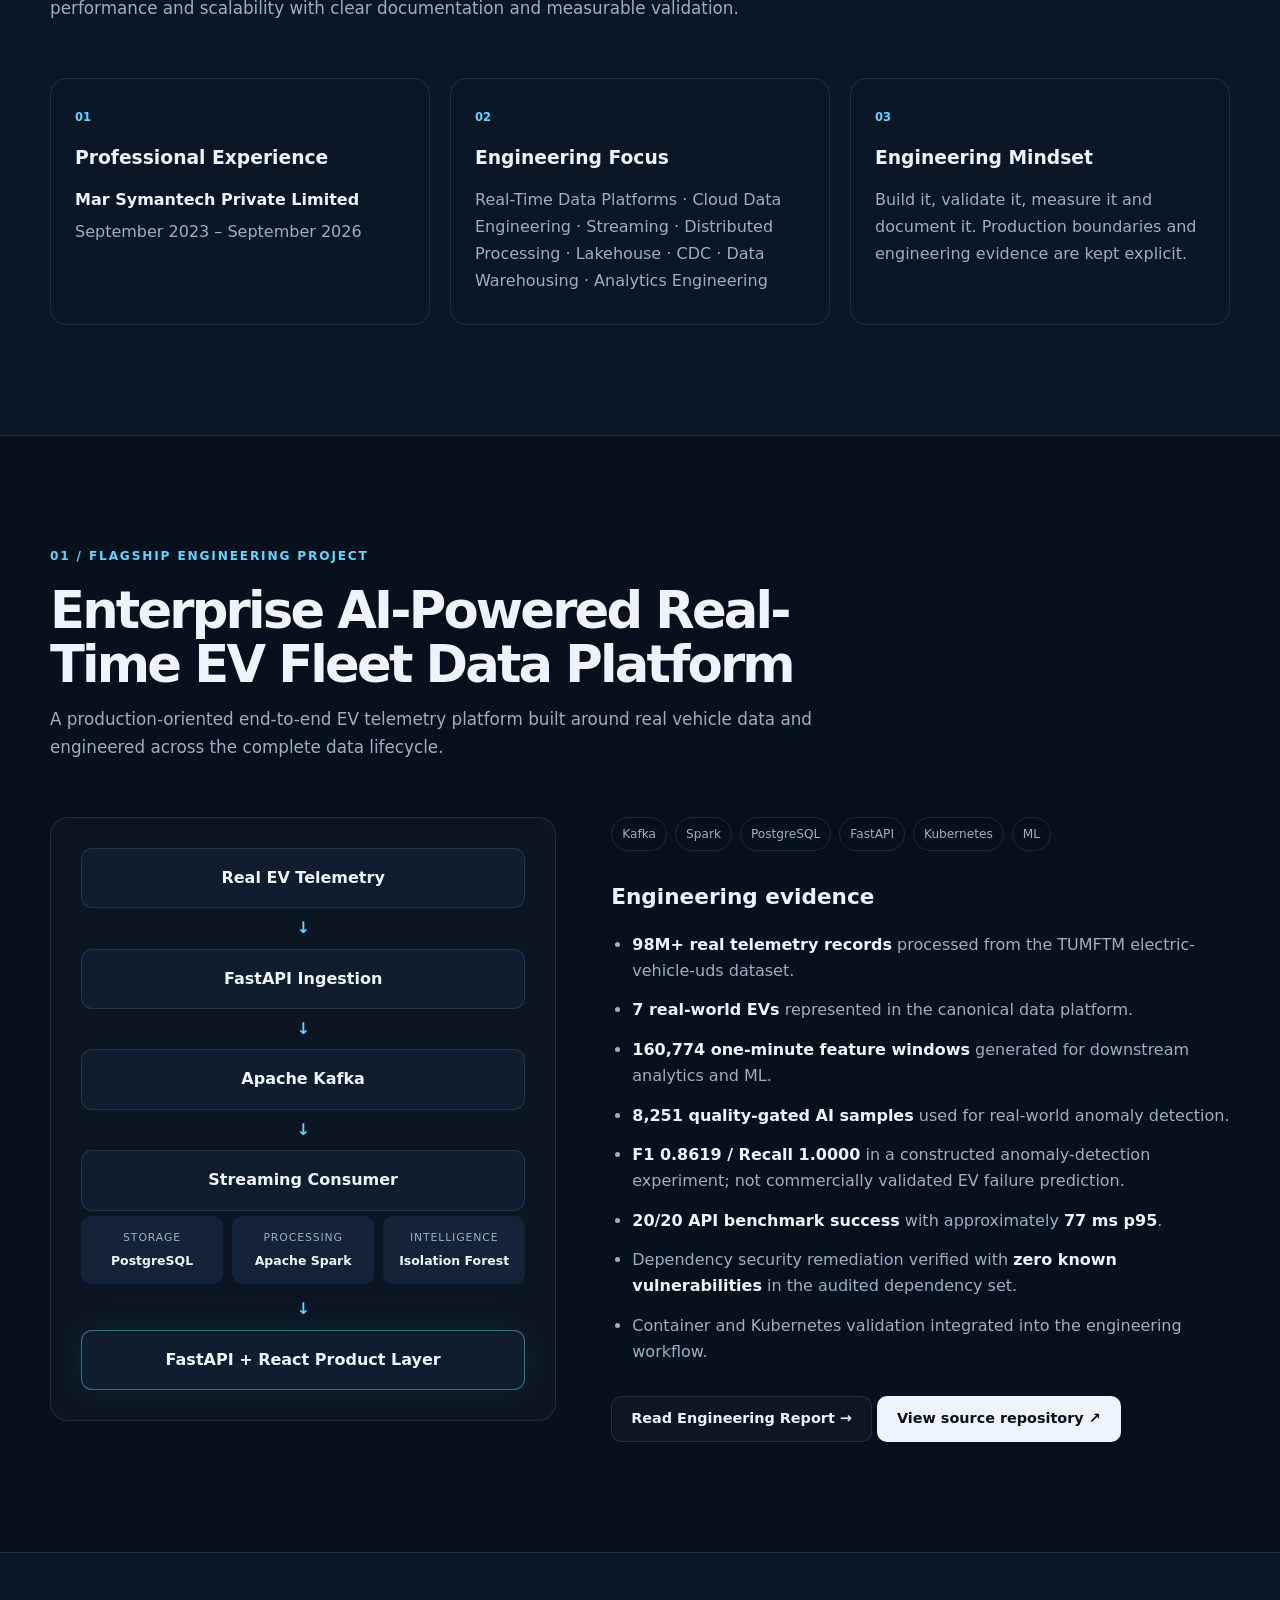
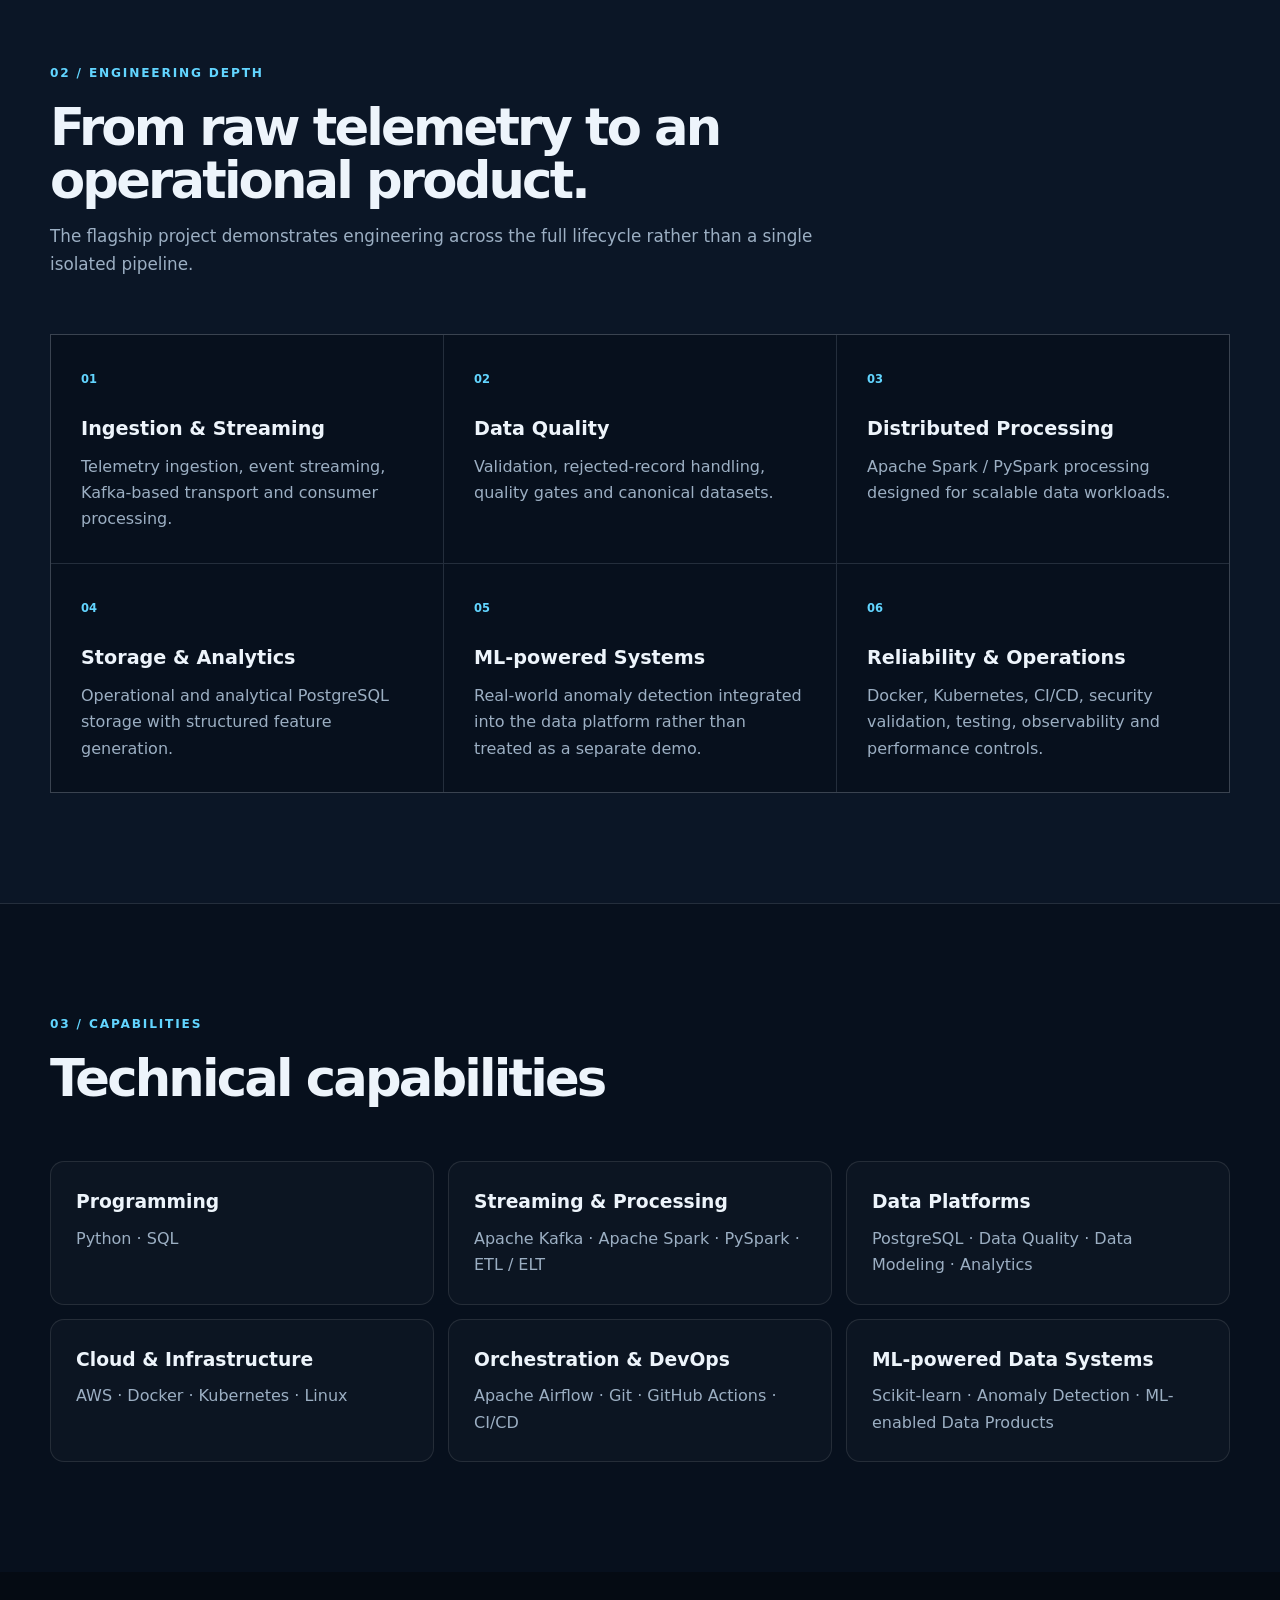
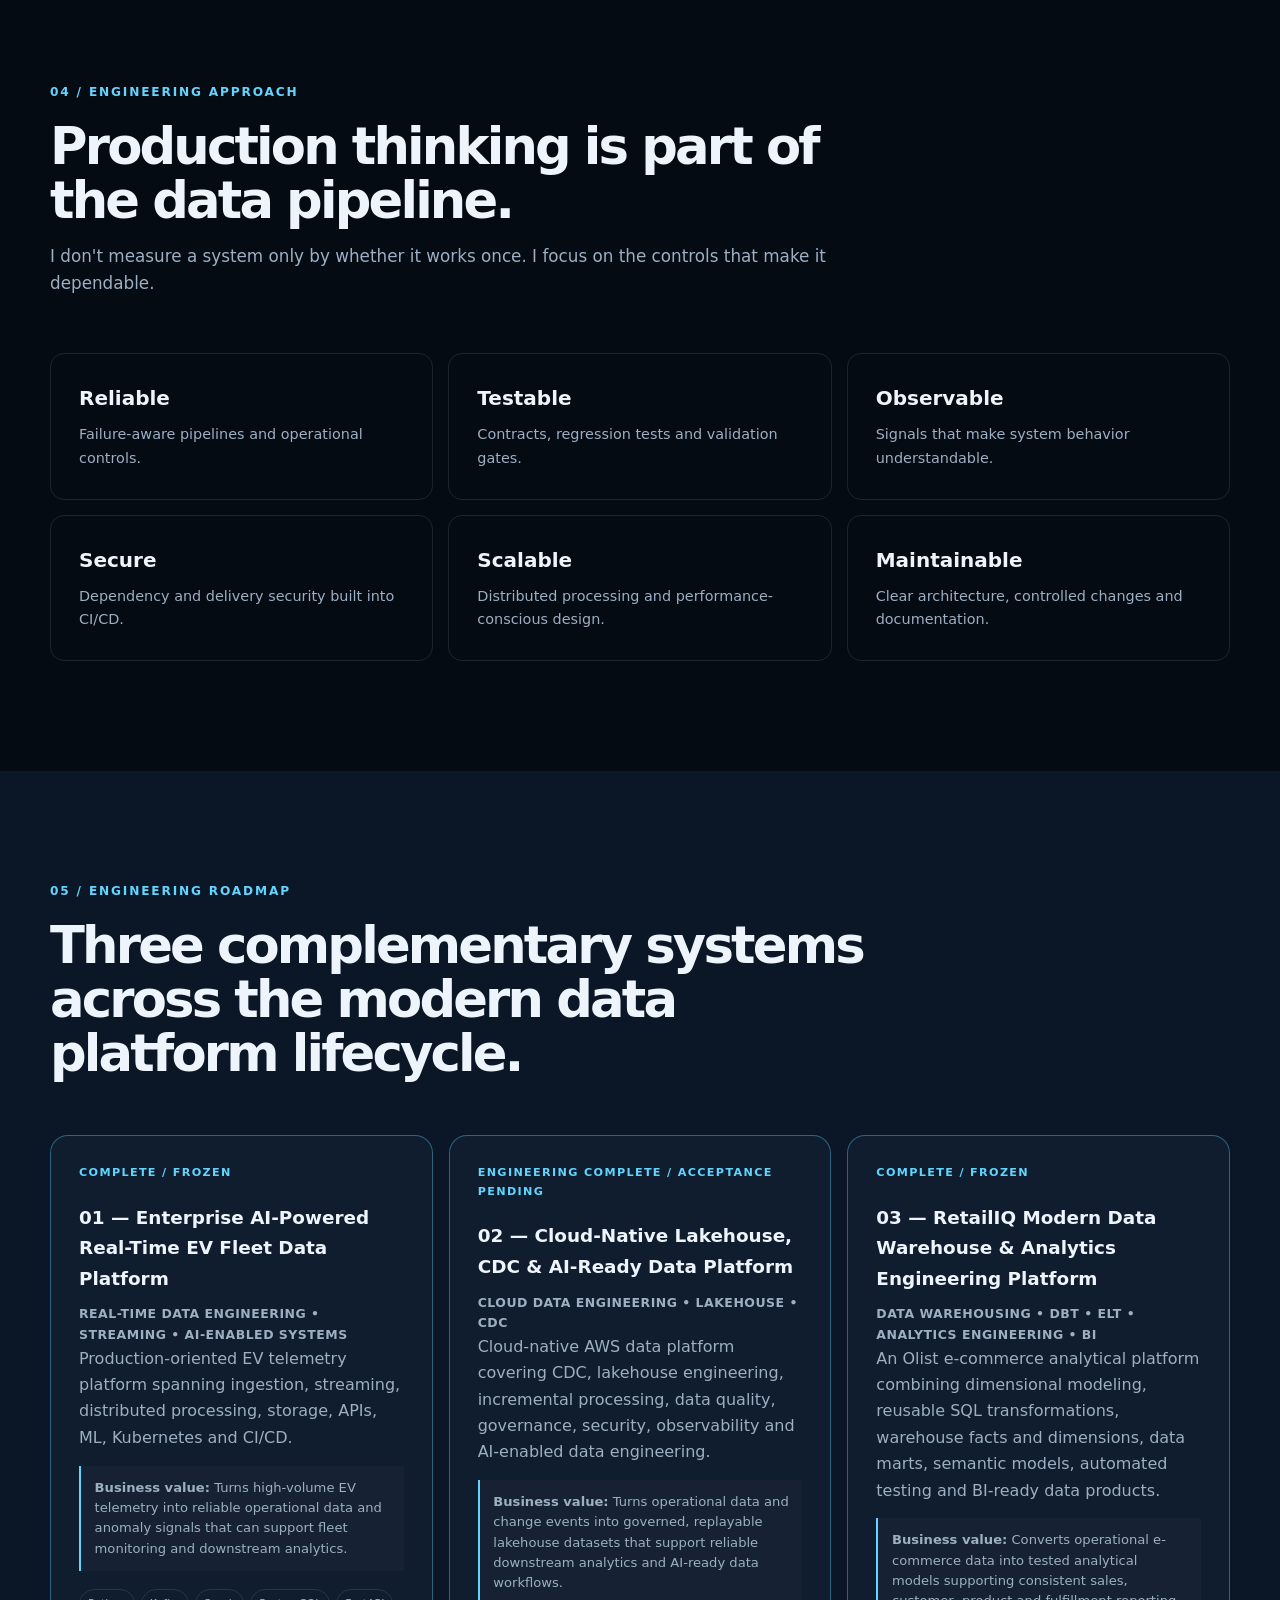
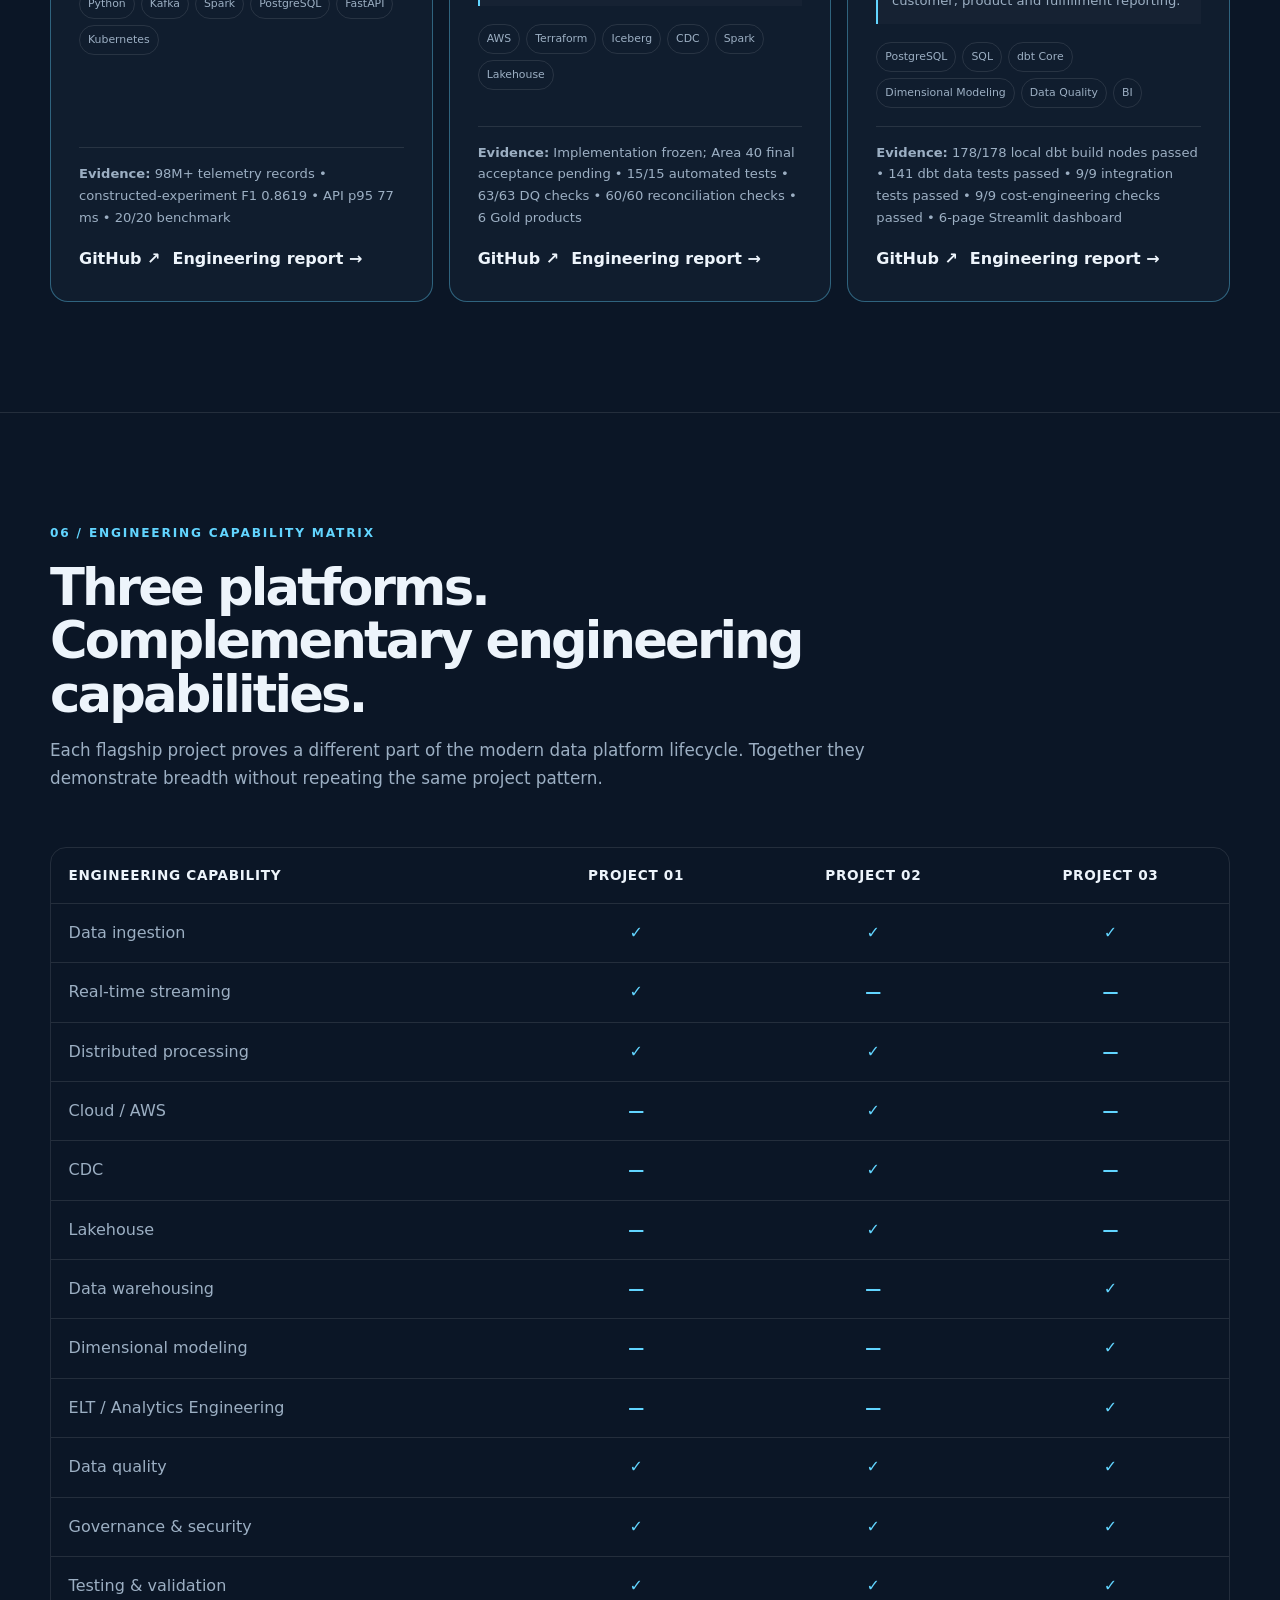
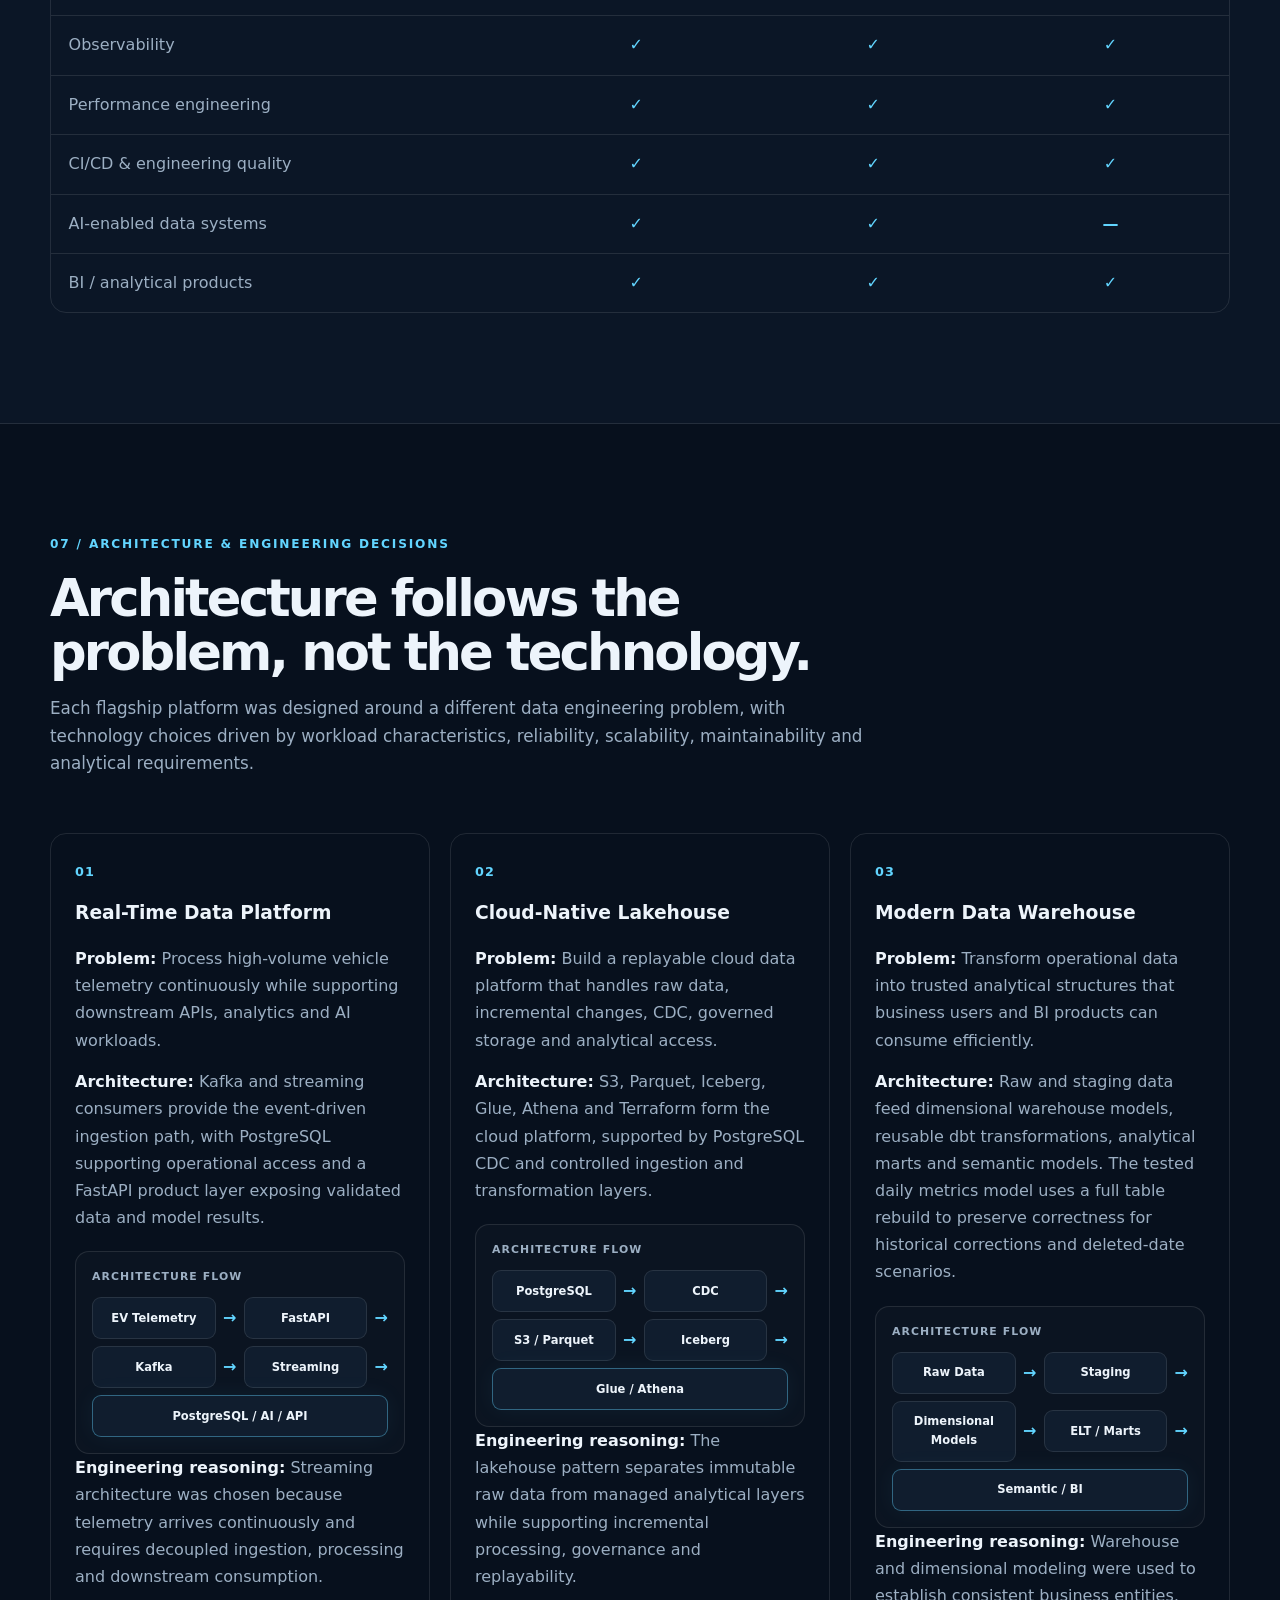
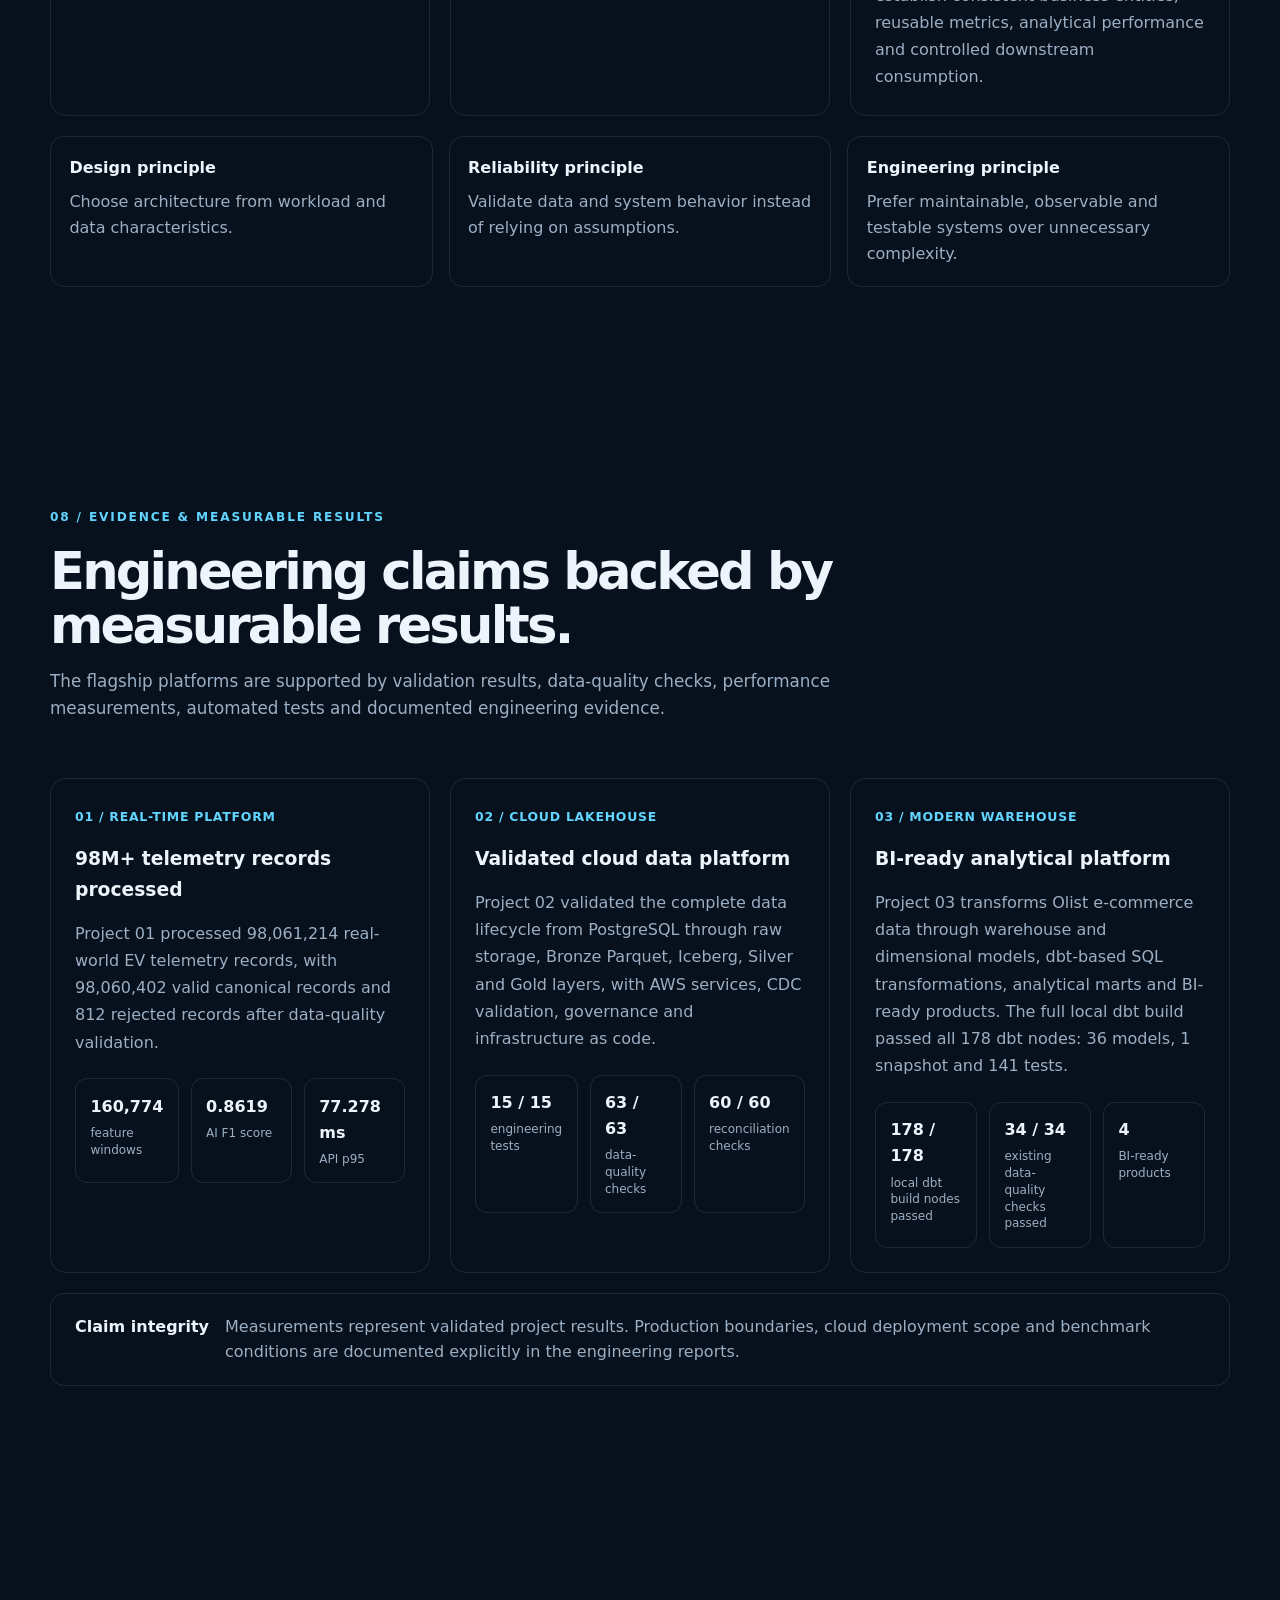
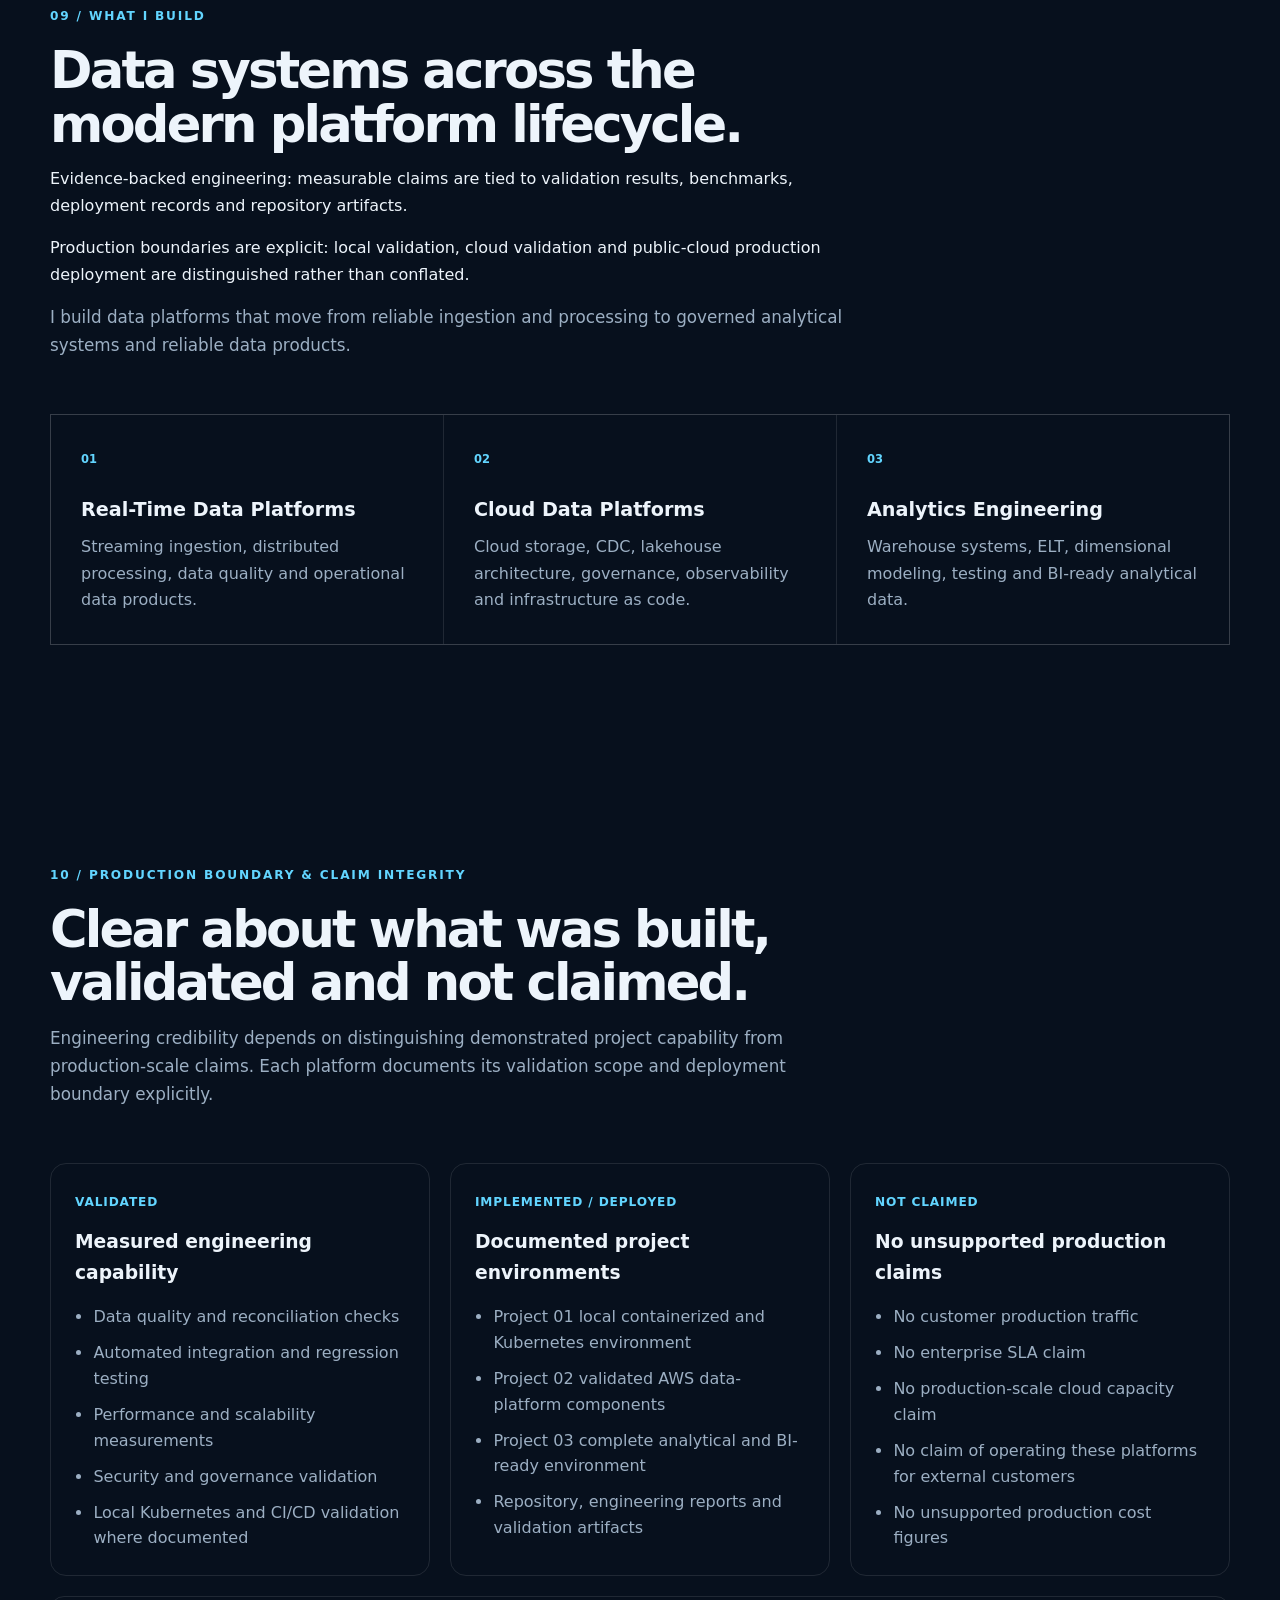
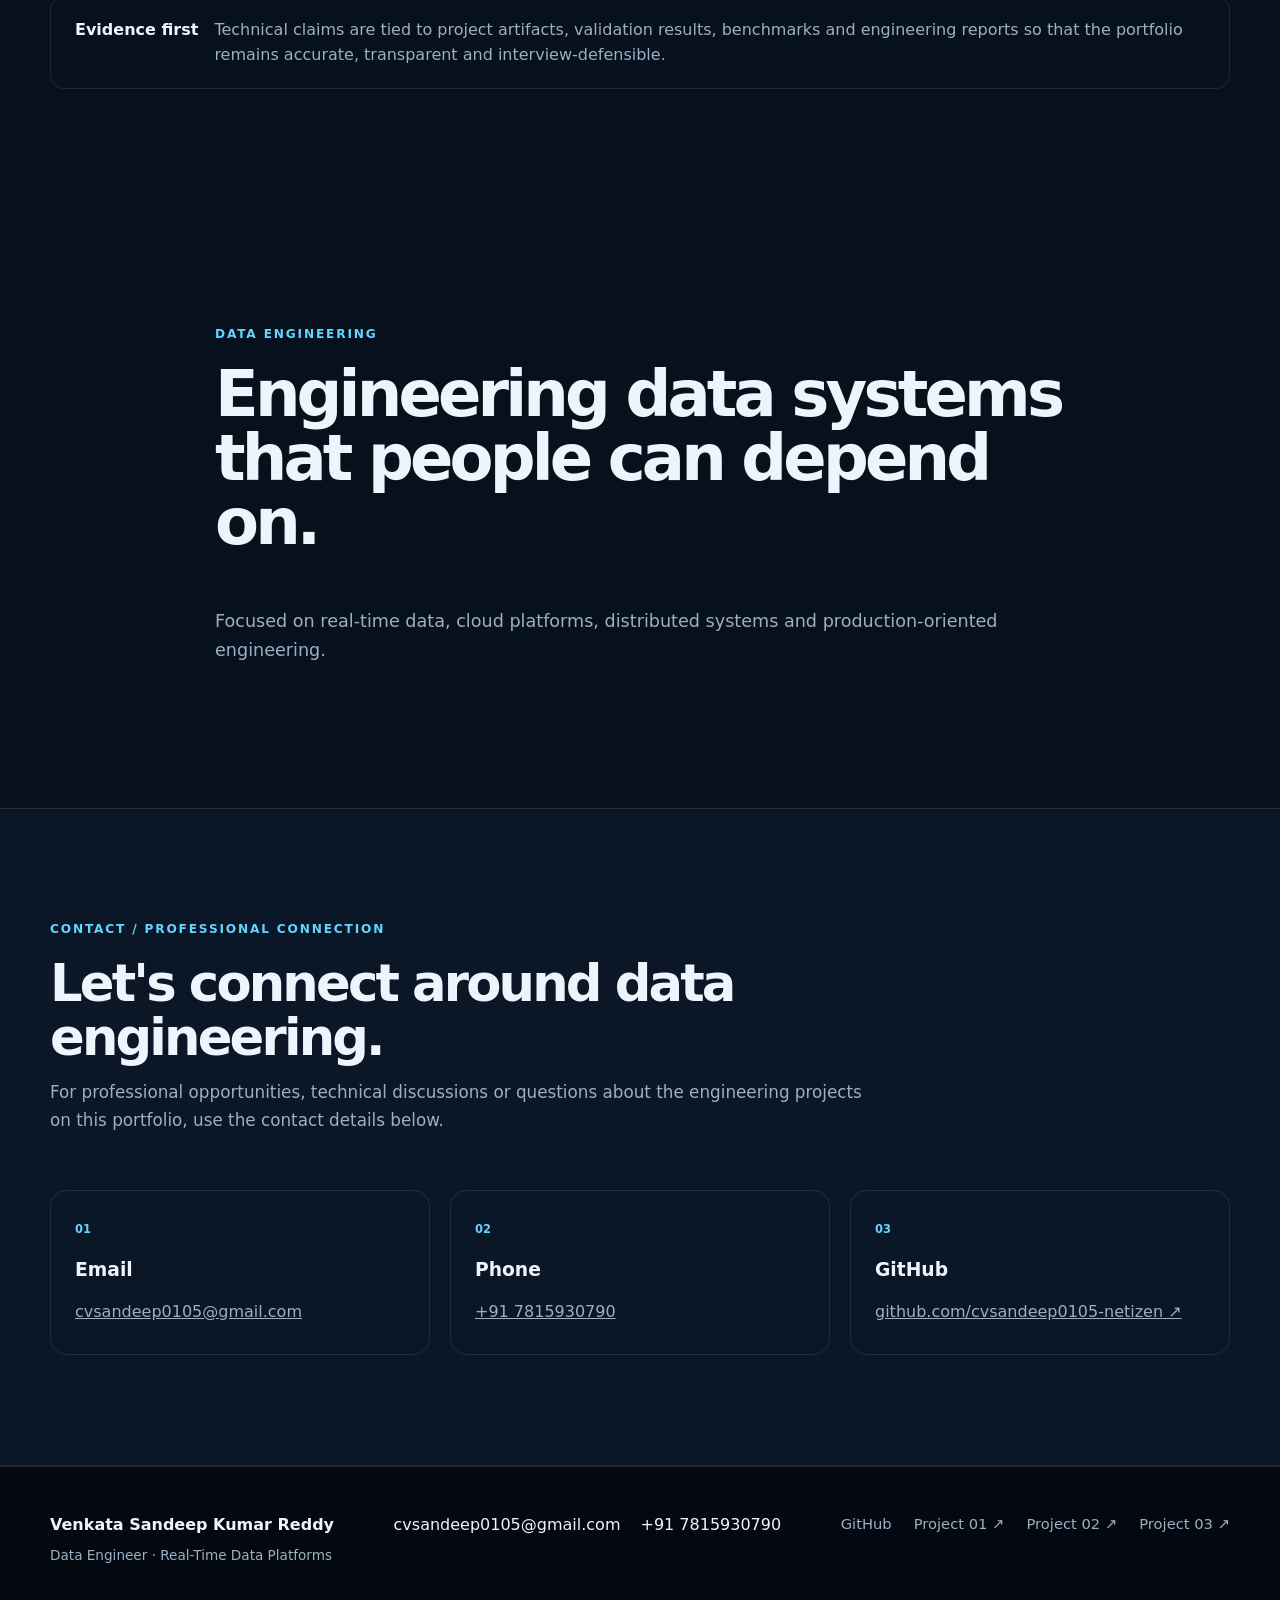
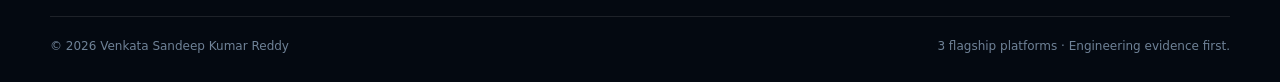
==== commit 0cd59462: "Add resume and CV to portfolio" ====
--- a/index.html
+++ b/index.html
@@ -50,7 +50,8 @@
             <a class="button secondary" href="https://github.com/cvsandeep0105-netizen" target="_blank" rel="noopener">GitHub profile &#8599;</a>
             <a class="button secondary" href="mailto:cvsandeep0105@gmail.com">Email me &#9993;</a>
             <a class="button secondary" href="https://www.linkedin.com/in/sandeep-reddy-1a9092386" target="_blank" rel="noopener">LinkedIn &#8599;</a>
-            <a class="button primary" href="resume.pdf" target="_blank" rel="noopener">Download Resume &#8595;</a>
+            <a href="Resume.pdf" target="_blank" rel="noopener">Download Resume</a>
+            <a href="CV.pdf" target="_blank" rel="noopener">Download CV</a>
           </div>
 
           <div class="hero-proof">
